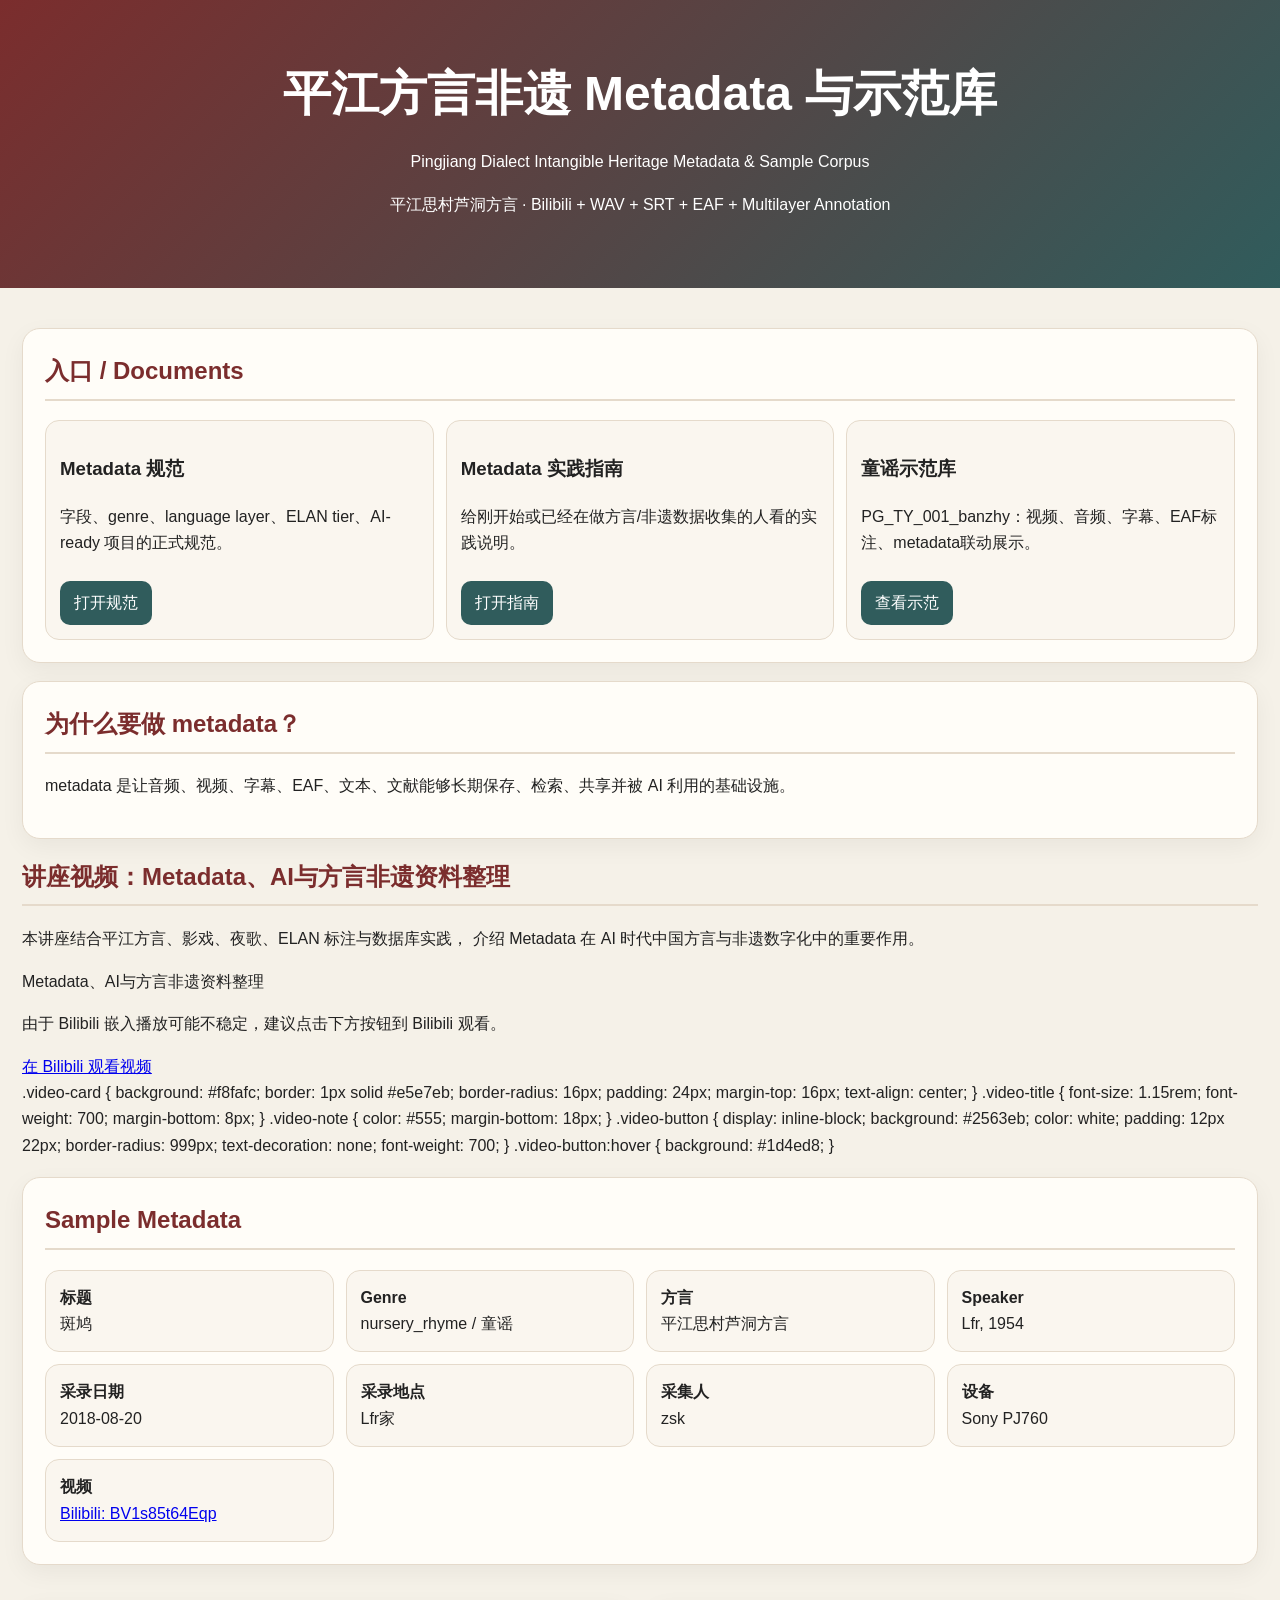
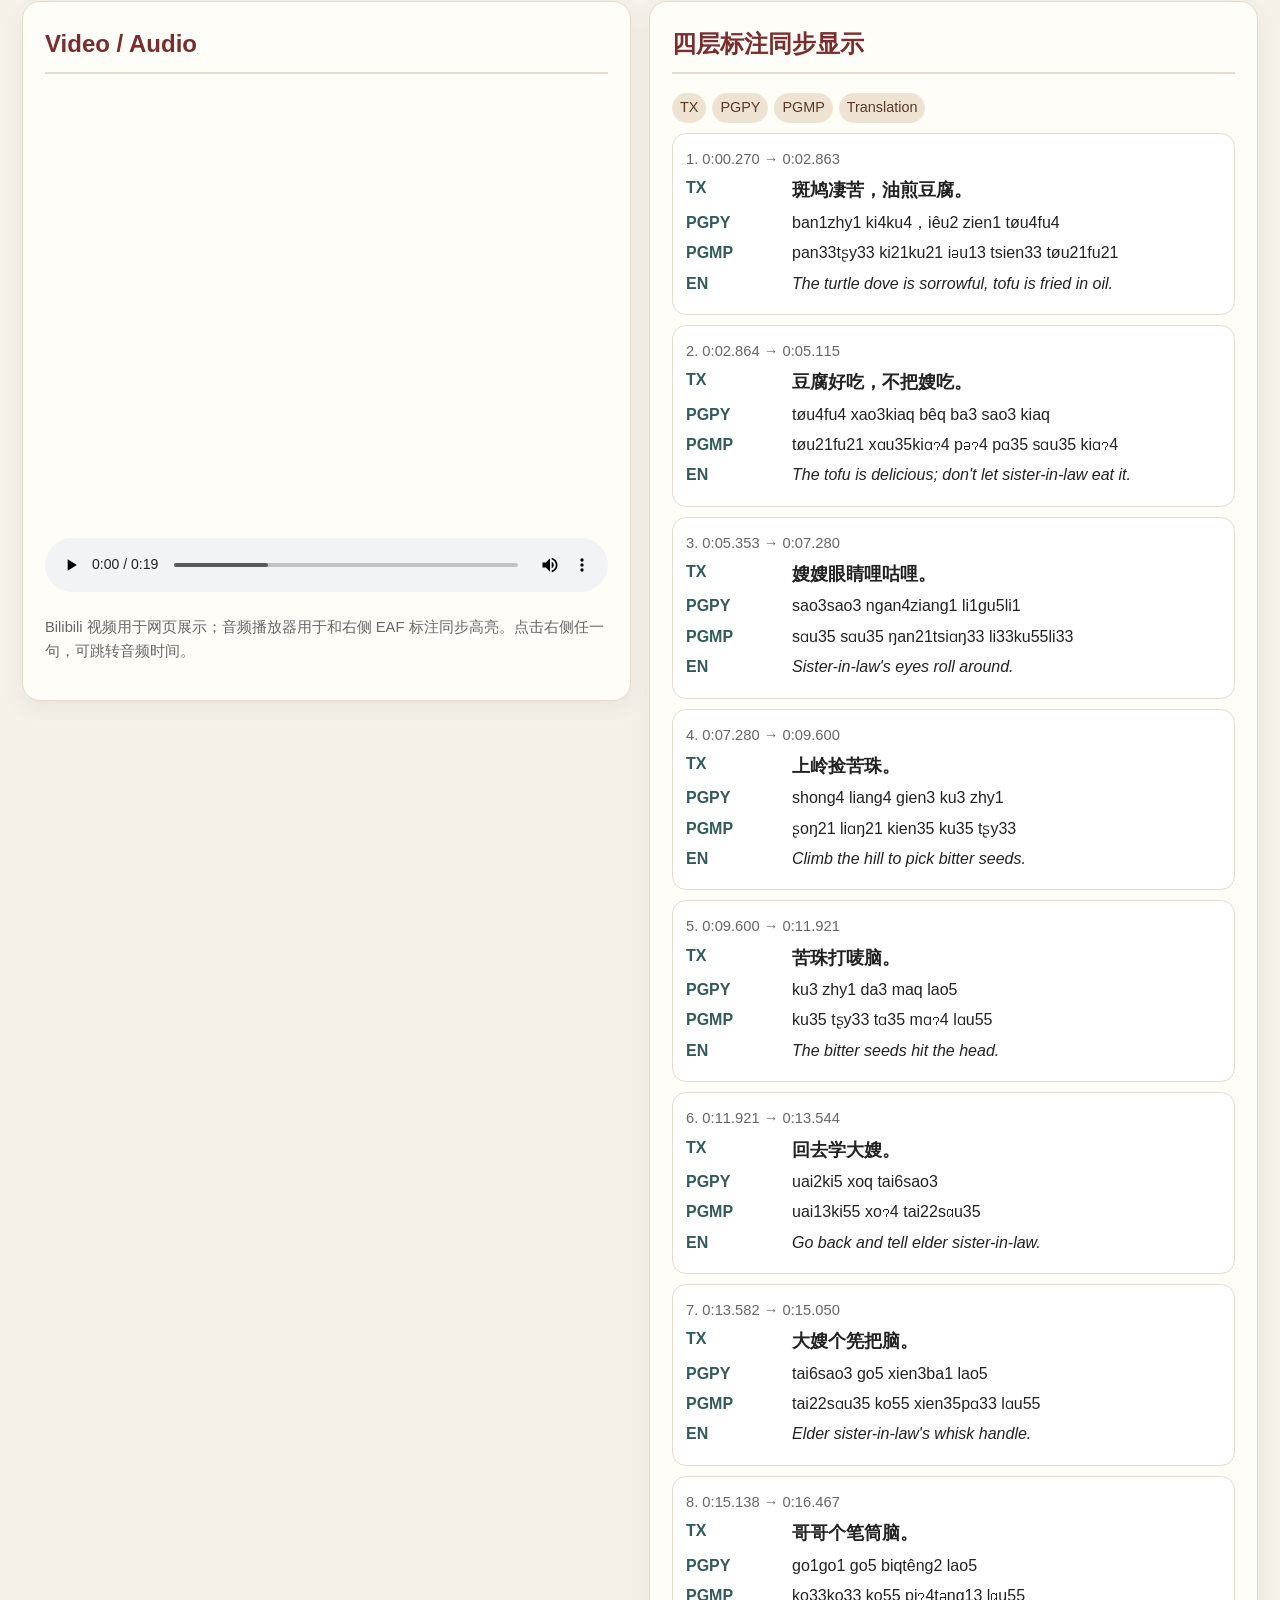
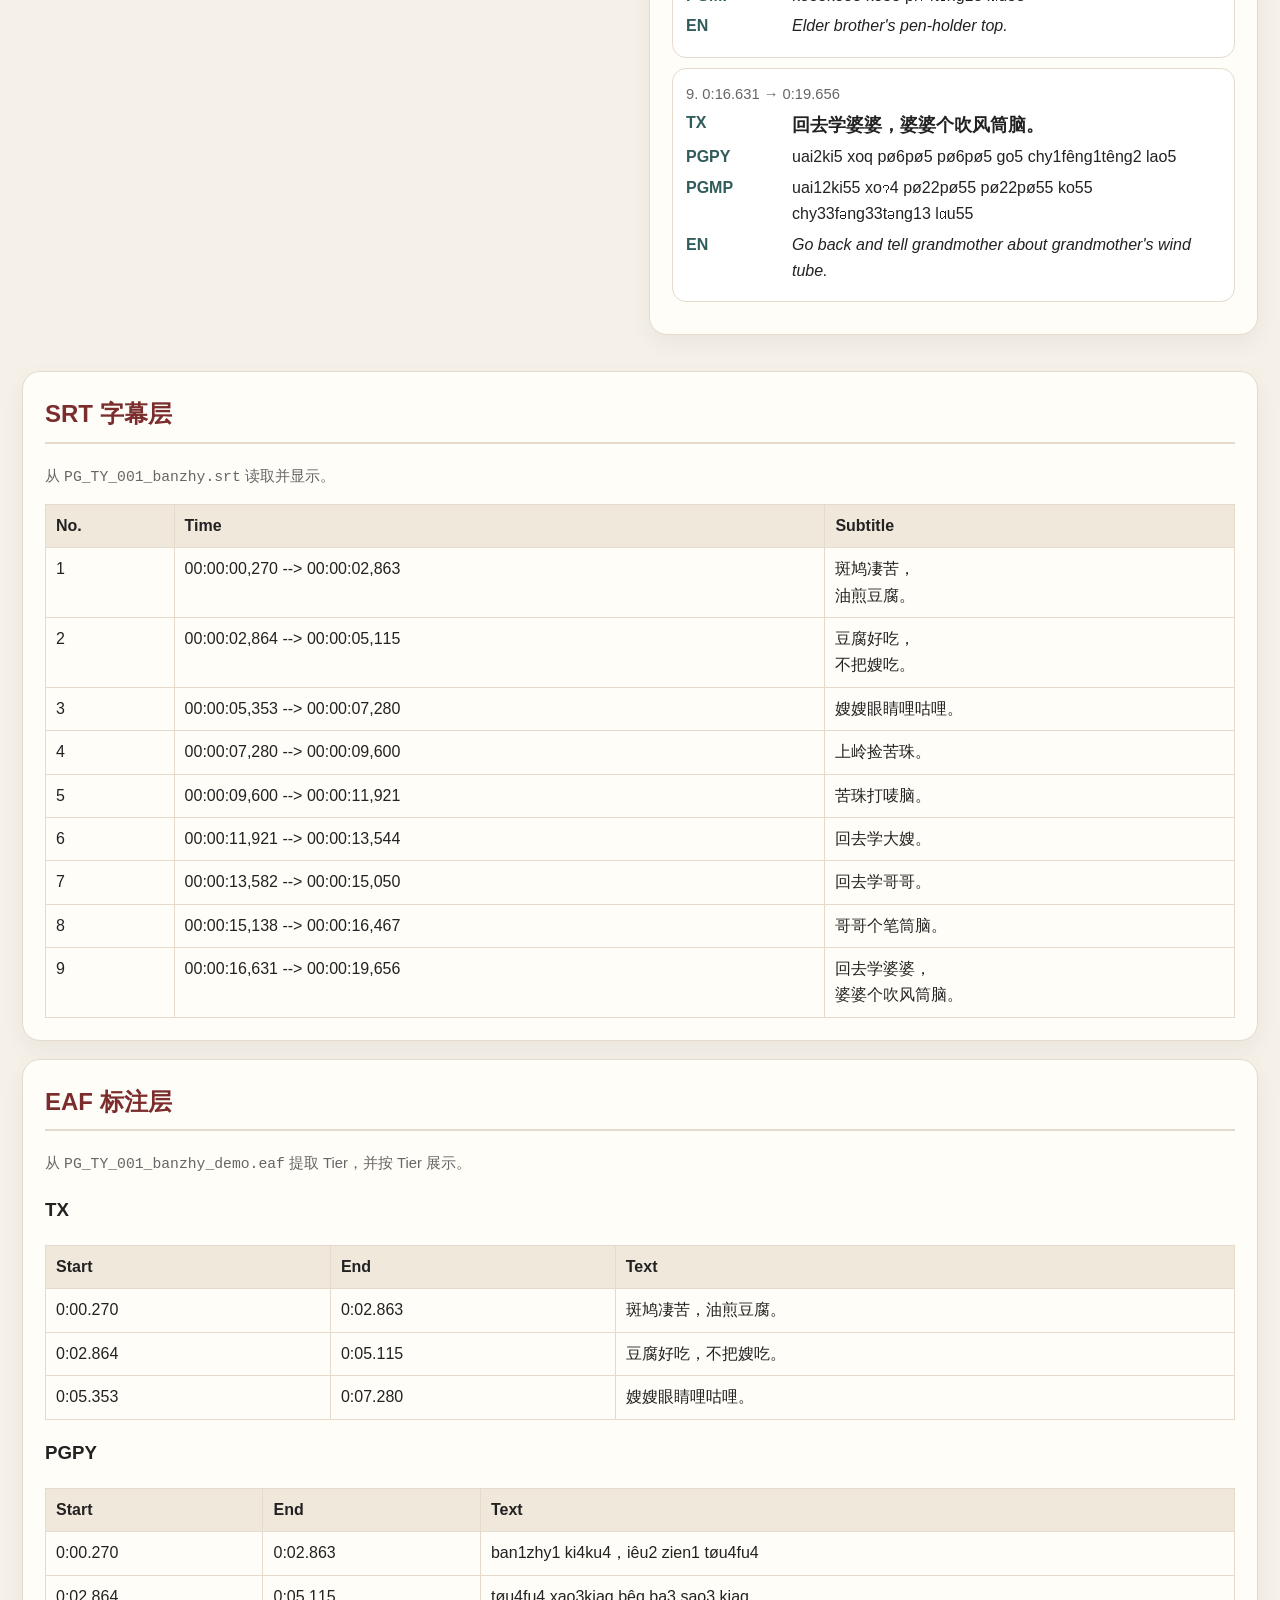
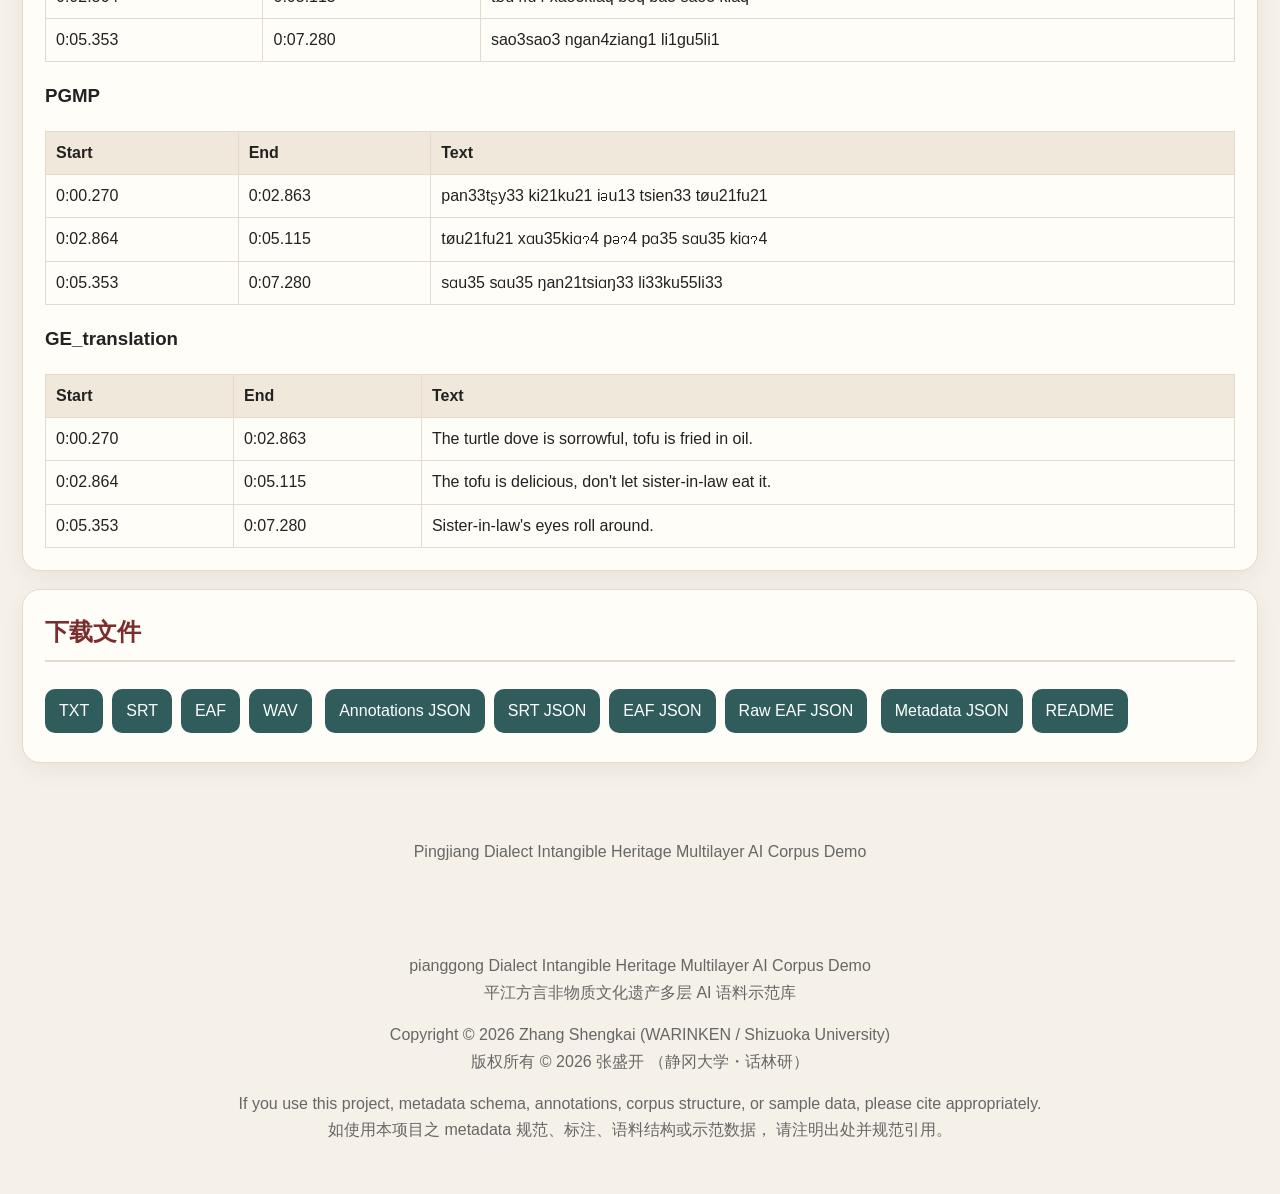
==== index.html @ 3eebb693 "Update index.html" ====
<!doctype html>
<html lang="zh-CN">
<head>
<meta charset="utf-8"><meta name="viewport" content="width=device-width, initial-scale=1">
<title>平江方言非遗 Metadata 与示范库</title>
<style>
:root{--bg:#f5f1e8;--paper:#fffdf8;--ink:#222;--muted:#666;--accent:#7b2d2d;--accent2:#305c5c;--line:#e5dacb;--hi:#fff0b8;--soft:#faf6ef}
*{box-sizing:border-box}body{margin:0;background:var(--bg);color:var(--ink);font-family:-apple-system,BlinkMacSystemFont,"Segoe UI","Noto Sans SC","Noto Sans JP",Arial,sans-serif;line-height:1.65}
header{background:linear-gradient(135deg,#7b2d2d,#305c5c);color:white;padding:54px 20px;text-align:center}header h1{margin:0;font-size:clamp(1.8rem,4vw,3rem)}
main{max-width:1280px;margin:auto;padding:22px}.panel{background:var(--paper);border:1px solid var(--line);border-radius:18px;padding:22px;margin:18px 0;box-shadow:0 8px 24px rgba(0,0,0,.05)}
.layout{display:grid;grid-template-columns:minmax(320px,1fr) minmax(360px,1fr);gap:18px;align-items:start}@media(max-width:900px){.layout{grid-template-columns:1fr}}
iframe,audio{width:100%;border-radius:14px;margin-top:8px}h2{color:var(--accent);margin-top:0;border-bottom:2px solid var(--line);padding-bottom:8px}
.meta,.cards{display:grid;grid-template-columns:repeat(auto-fit,minmax(230px,1fr));gap:12px}.meta div,.card{background:var(--soft);border:1px solid var(--line);border-radius:14px;padding:14px}
.card a{display:inline-block;margin-top:8px;color:white;background:var(--accent2);padding:9px 14px;border-radius:10px;text-decoration:none}
.line{border:1px solid var(--line);background:white;border-radius:14px;padding:13px;margin:10px 0;cursor:pointer;transition:.15s}.line:hover{transform:translateY(-1px);box-shadow:0 5px 14px rgba(0,0,0,.07)}
.line.active{background:var(--hi);border-color:#d29a00;box-shadow:0 0 0 2px rgba(210,154,0,.14)}.tier{display:grid;grid-template-columns:96px 1fr;gap:10px;margin:4px 0}
.label{font-weight:700;color:var(--accent2)}.tx{font-size:1.15rem;font-weight:700}.ipa{font-family:"Charis SIL","Doulos SIL","Noto Sans",sans-serif}.small{color:var(--muted);font-size:.92rem}
table{width:100%;border-collapse:collapse;margin-top:12px}th,td{border:1px solid var(--line);padding:8px 10px;text-align:left;vertical-align:top}th{background:#f1e8dc}
.downloads a{display:inline-block;margin:7px 9px 7px 0;padding:9px 14px;background:var(--accent2);color:#fff;text-decoration:none;border-radius:10px}
.badge{display:inline-block;background:#eee2d2;color:#5b3828;padding:3px 8px;border-radius:999px;margin-right:6px;font-size:.9rem}
footer{text-align:center;color:var(--muted);padding:36px}
</style>
</head>
<body>
<header>
<h1>平江方言非遗 Metadata 与示范库</h1>
<p>Pingjiang Dialect Intangible Heritage Metadata & Sample Corpus</p>
<p>平江思村芦洞方言 · Bilibili + WAV + SRT + EAF + Multilayer Annotation</p>
</header>

<main>
<section class="panel">
<h2>入口 / Documents</h2>
<div class="cards">
  <div class="card"><h3>Metadata 规范</h3><p>字段、genre、language layer、ELAN tier、AI-ready 项目的正式规范。</p><a href="docs/metadata_schema.html">打开规范</a></div>
  <div class="card"><h3>Metadata 实践指南</h3><p>给刚开始或已经在做方言/非遗数据收集的人看的实践说明。</p><a href="docs/metadata_practical_guide.html">打开指南</a></div>
  <div class="card"><h3>童谣示范库</h3><p>PG_TY_001_banzhy：视频、音频、字幕、EAF标注、metadata联动展示。</p><a href="#sample">查看示范</a></div>
</div>
</section>

<section class="panel">
<h2>为什么要做 metadata？</h2>
<p>metadata 是让音频、视频、字幕、EAF、文本、文献能够长期保存、检索、共享并被 AI 利用的基础设施。</p>
</section>
<section class="video-section">
  <h2>讲座视频：Metadata、AI与方言非遗资料整理</h2>
  <p>
    本讲座结合平江方言、影戏、夜歌、ELAN 标注与数据库实践，
    介绍 Metadata 在 AI 时代中国方言与非遗数字化中的重要作用。
  </p>

  <div class="video-card">
    <p class="video-title">Metadata、AI与方言非遗资料整理</p>
    <p class="video-note">
      由于 Bilibili 嵌入播放可能不稳定，建议点击下方按钮到 Bilibili 观看。
    </p>

    <a class="video-button"
       href="https://www.bilibili.com/video/BV1J75m6ME3W/"
       target="_blank"
       rel="noopener">
      在 Bilibili 观看视频
    </a>
  </div>

</section>
.video-card {
  background: #f8fafc;
  border: 1px solid #e5e7eb;
  border-radius: 16px;
  padding: 24px;
  margin-top: 16px;
  text-align: center;
}

.video-title {
  font-size: 1.15rem;
  font-weight: 700;
  margin-bottom: 8px;
}

.video-note {
  color: #555;
  margin-bottom: 18px;
}

.video-button {
  display: inline-block;
  background: #2563eb;
  color: white;
  padding: 12px 22px;
  border-radius: 999px;
  text-decoration: none;
  font-weight: 700;
}

.video-button:hover {
  background: #1d4ed8;
}
</section>
<section id="sample" class="panel">
<h2>Sample Metadata</h2>
<div class="meta">
<div><b>标题</b><br>斑鸠</div><div><b>Genre</b><br>nursery_rhyme / 童谣</div><div><b>方言</b><br>平江思村芦洞方言</div><div><b>Speaker</b><br>Lfr, 1954</div>
<div><b>采录日期</b><br>2018-08-20</div><div><b>采录地点</b><br>Lfr家</div><div><b>采集人</b><br>zsk</div><div><b>设备</b><br>Sony PJ760</div>
<div><b>视频</b><br><a href="https://www.bilibili.com/video/BV1s85t64Eqp/" target="_blank">Bilibili: BV1s85t64Eqp</a></div>
</div>
</section>

<section class="layout">
<div class="panel">
<h2>Video / Audio</h2>
<iframe height="420" src="https://player.bilibili.com/player.html?bvid=BV1s85t64Eqp&page=1&high_quality=1&autoplay=0" scrolling="no" border="0" frameborder="no" framespacing="0" allowfullscreen="true"></iframe>
<audio id="audio" controls preload="metadata"><source src="PG_TY_001_banzhy.wav" type="audio/wav"></audio>
<p class="small">Bilibili 视频用于网页展示；音频播放器用于和右侧 EAF 标注同步高亮。点击右侧任一句，可跳转音频时间。</p>
</div>
<div class="panel">
<h2>四层标注同步显示</h2>
<div><span class="badge">TX</span><span class="badge">PGPY</span><span class="badge">PGMP</span><span class="badge">Translation</span></div>
<div id="lines"></div>
</div>
</section>

<section class="panel">
<h2>SRT 字幕层</h2>
<p class="small">从 <code>PG_TY_001_banzhy.srt</code> 读取并显示。</p>
<div id="srtTable"></div>
</section>

<section class="panel">
<h2>EAF 标注层</h2>
<p class="small">从 <code>PG_TY_001_banzhy_demo.eaf</code> 提取 Tier，并按 Tier 展示。</p>
<div id="eafTiers"></div>
</section>

<section class="panel">
<h2>下载文件</h2>
<div class="downloads">
<a href="PG_TY_001_banzhy.txt">TXT</a><a href="PG_TY_001_banzhy.srt">SRT</a><a href="PG_TY_001_banzhy_demo.eaf">EAF</a><a href="PG_TY_001_banzhy.wav">WAV</a>
<a href="annotations.json">Annotations JSON</a><a href="srt_subtitles.json">SRT JSON</a><a href="eaf_tiers.json">EAF JSON</a><a href="eaf_raw_annotations.json">Raw EAF JSON</a>
<a href="PG_TY_001_banzhy_metadata.json">Metadata JSON</a><a href="README.md">README</a>
</div>
</section>
</main>
<footer>Pingjiang Dialect Intangible Heritage Multilayer AI Corpus Demo</footer>
<script>
let annotations=[];const audio=document.getElementById("audio"),lines=document.getElementById("lines");
function fmt(t){const m=Math.floor(t/60);const s=(t%60).toFixed(3).padStart(6,"0");return `${m}:${s}`}
function esc(s){return String(s||"").replace(/[&<>"']/g,m=>({"&":"&amp;","<":"&lt;",">":"&gt;","\"":"&quot;","'":"&#039;"}[m]))}
function renderAnnotations(){
  lines.innerHTML=annotations.map((x,i)=>`<div class="line" data-index="${i}">
    <div class="small">${x.id}. ${fmt(x.start)} → ${fmt(x.end)}</div>
    <div class="tier"><div class="label">TX</div><div class="tx">${esc(x.TX)}</div></div>
    <div class="tier"><div class="label">PGPY</div><div>${esc(x.PGPY)}</div></div>
    <div class="tier"><div class="label">PGMP</div><div class="ipa">${esc(x.PGMP)}</div></div>
    <div class="tier"><div class="label">EN</div><div><i>${esc(x.GE_translation)}</i></div></div>
  </div>`).join("");
  document.querySelectorAll(".line").forEach(el=>el.addEventListener("click",()=>{const i=Number(el.dataset.index);audio.currentTime=annotations[i].start;audio.play();}));
}
function highlight(){const t=audio.currentTime;let active=-1;annotations.forEach((x,i)=>{if(t>=x.start&&t<=x.end)active=i});document.querySelectorAll(".line").forEach((el,i)=>el.classList.toggle("active",i===active));}
function renderSrt(rows){document.getElementById("srtTable").innerHTML=`<table><tr><th>No.</th><th>Time</th><th>Subtitle</th></tr>${rows.map(r=>`<tr><td>${esc(r.id)}</td><td>${esc(r.time)}</td><td>${esc(r.text).replaceAll("\n","<br>")}</td></tr>`).join("")}</table>`}
function renderEaf(tiers){let html="";Object.keys(tiers).forEach(tid=>{html+=`<h3>${esc(tid)}</h3><table><tr><th>Start</th><th>End</th><th>Text</th></tr>`;tiers[tid].forEach(x=>html+=`<tr><td>${fmt(x.start)}</td><td>${fmt(x.end)}</td><td>${esc(x.text)}</td></tr>`);html+="</table>"});document.getElementById("eafTiers").innerHTML=html;}
fetch("annotations.json").then(r=>r.json()).then(data=>{annotations=data;renderAnnotations();audio.addEventListener("timeupdate",highlight);});
fetch("srt_subtitles.json").then(r=>r.json()).then(renderSrt);
fetch("eaf_tiers.json").then(r=>r.json()).then(renderEaf);
</script>
</body></html>
<footer>

  
<p>
pianggong Dialect Intangible Heritage
Multilayer AI Corpus Demo
<br>
平江方言非物质文化遗产多层 AI 语料示范库
</p>

<p>
Copyright © 2026 Zhang Shengkai
(WARINKEN / Shizuoka University)
<br>
版权所有 © 2026 张盛开
（静冈大学・话林研）
</p>

<p>
If you use this project, metadata schema,
annotations, corpus structure, or sample data,
please cite appropriately.
<br>
如使用本项目之 metadata 规范、标注、语料结构或示范数据，
请注明出处并规范引用。
</p>

</footer>
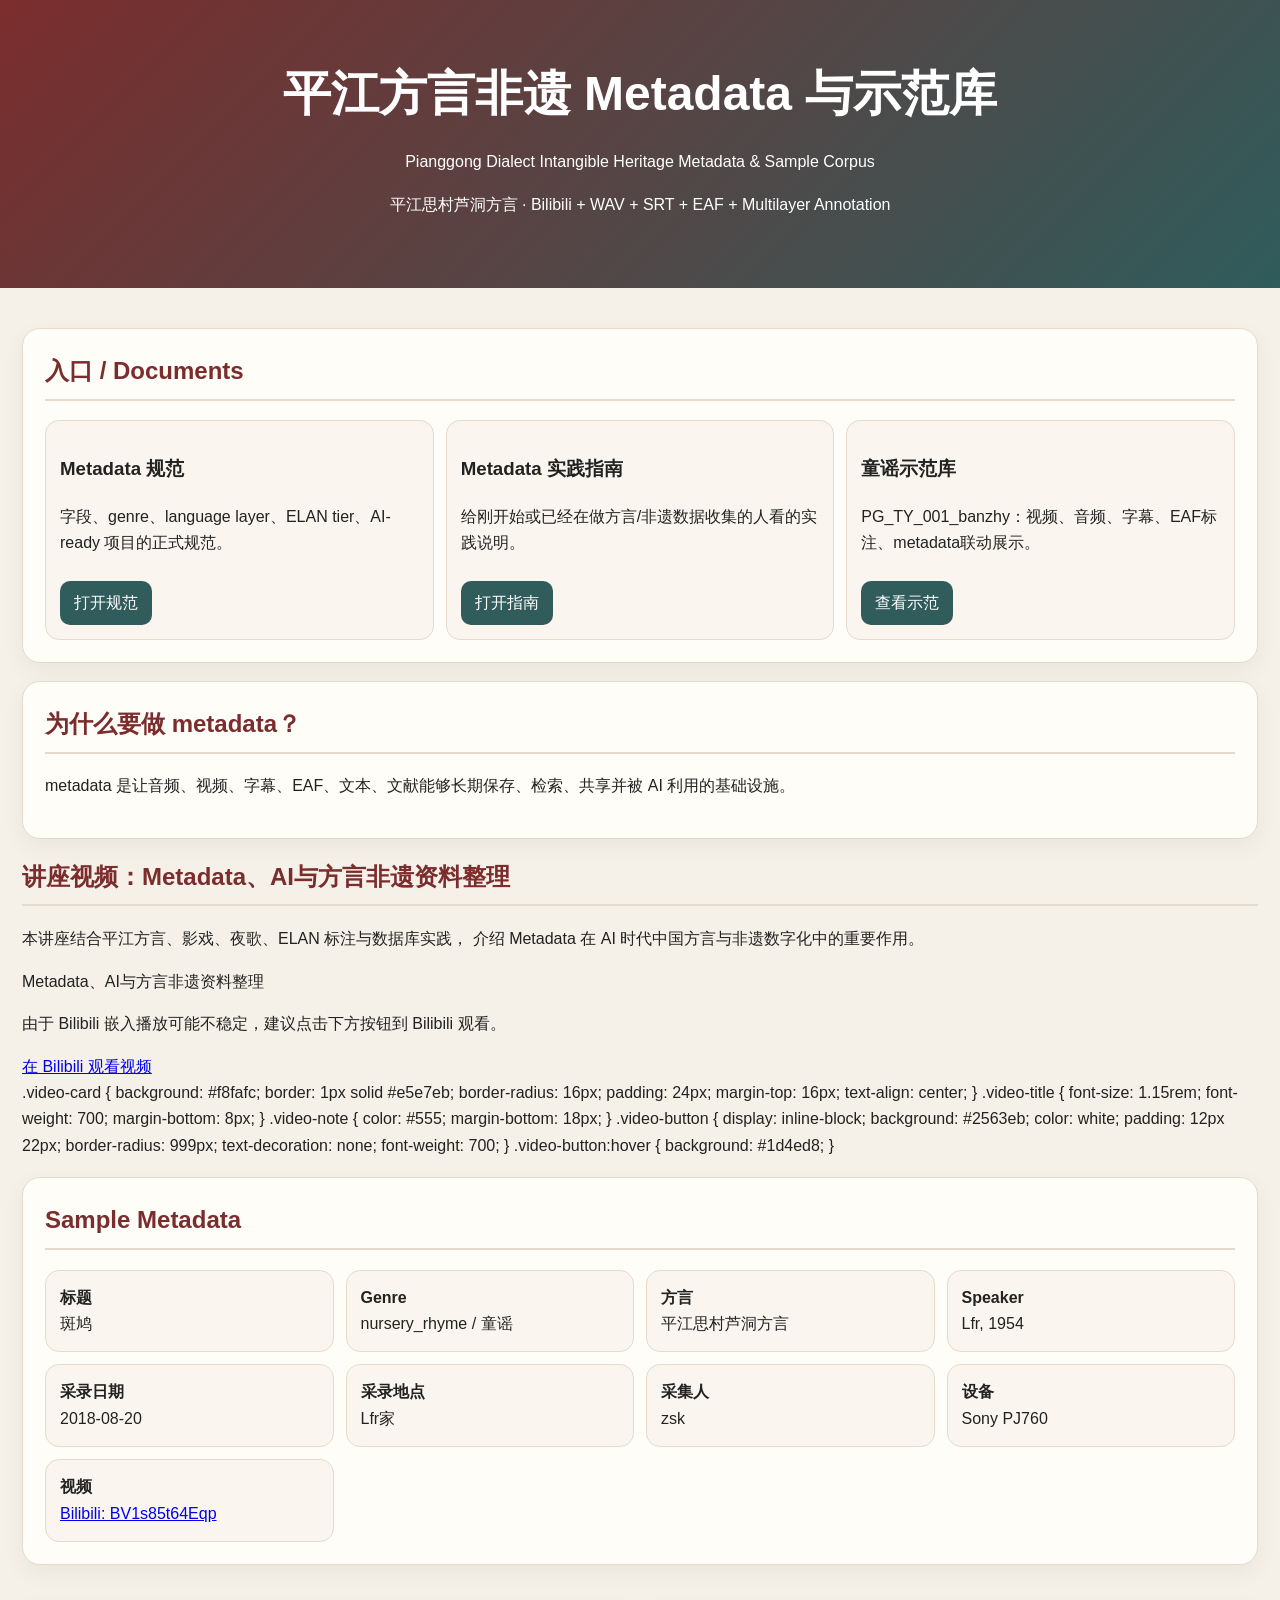
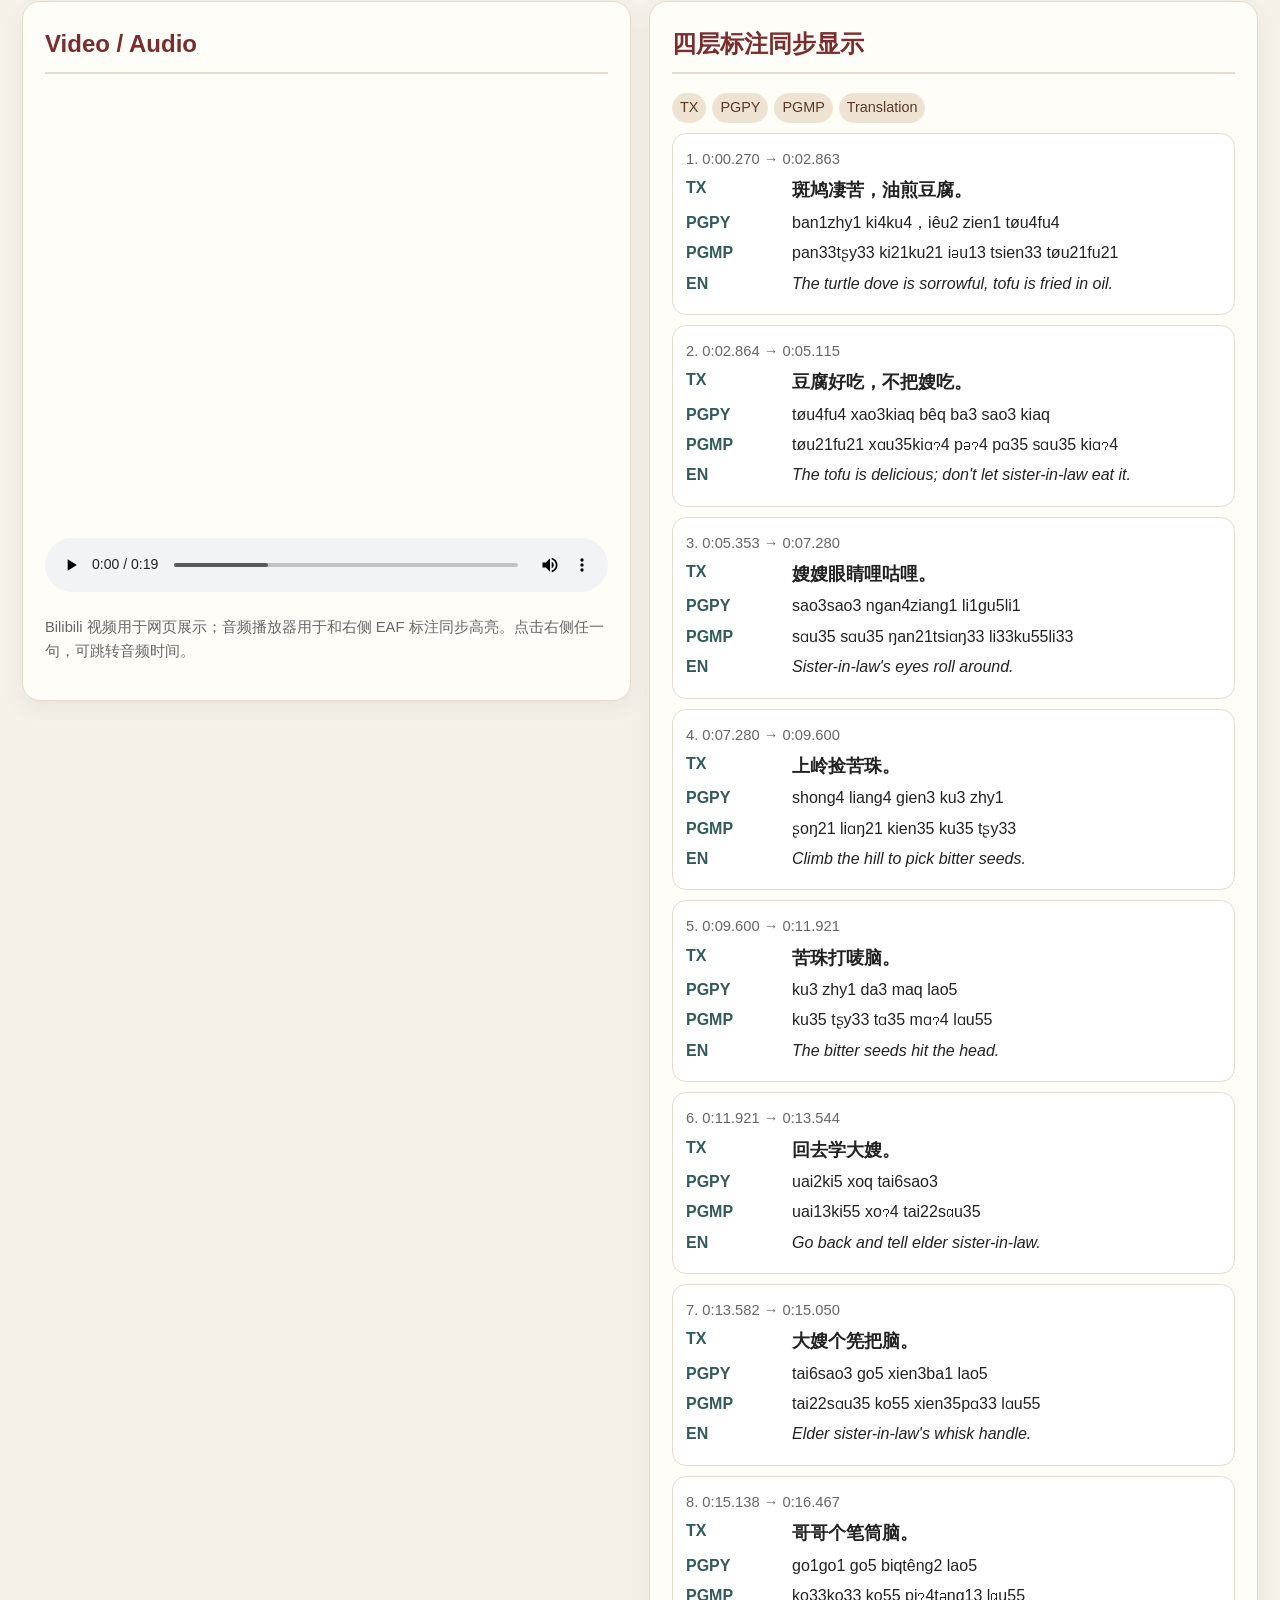
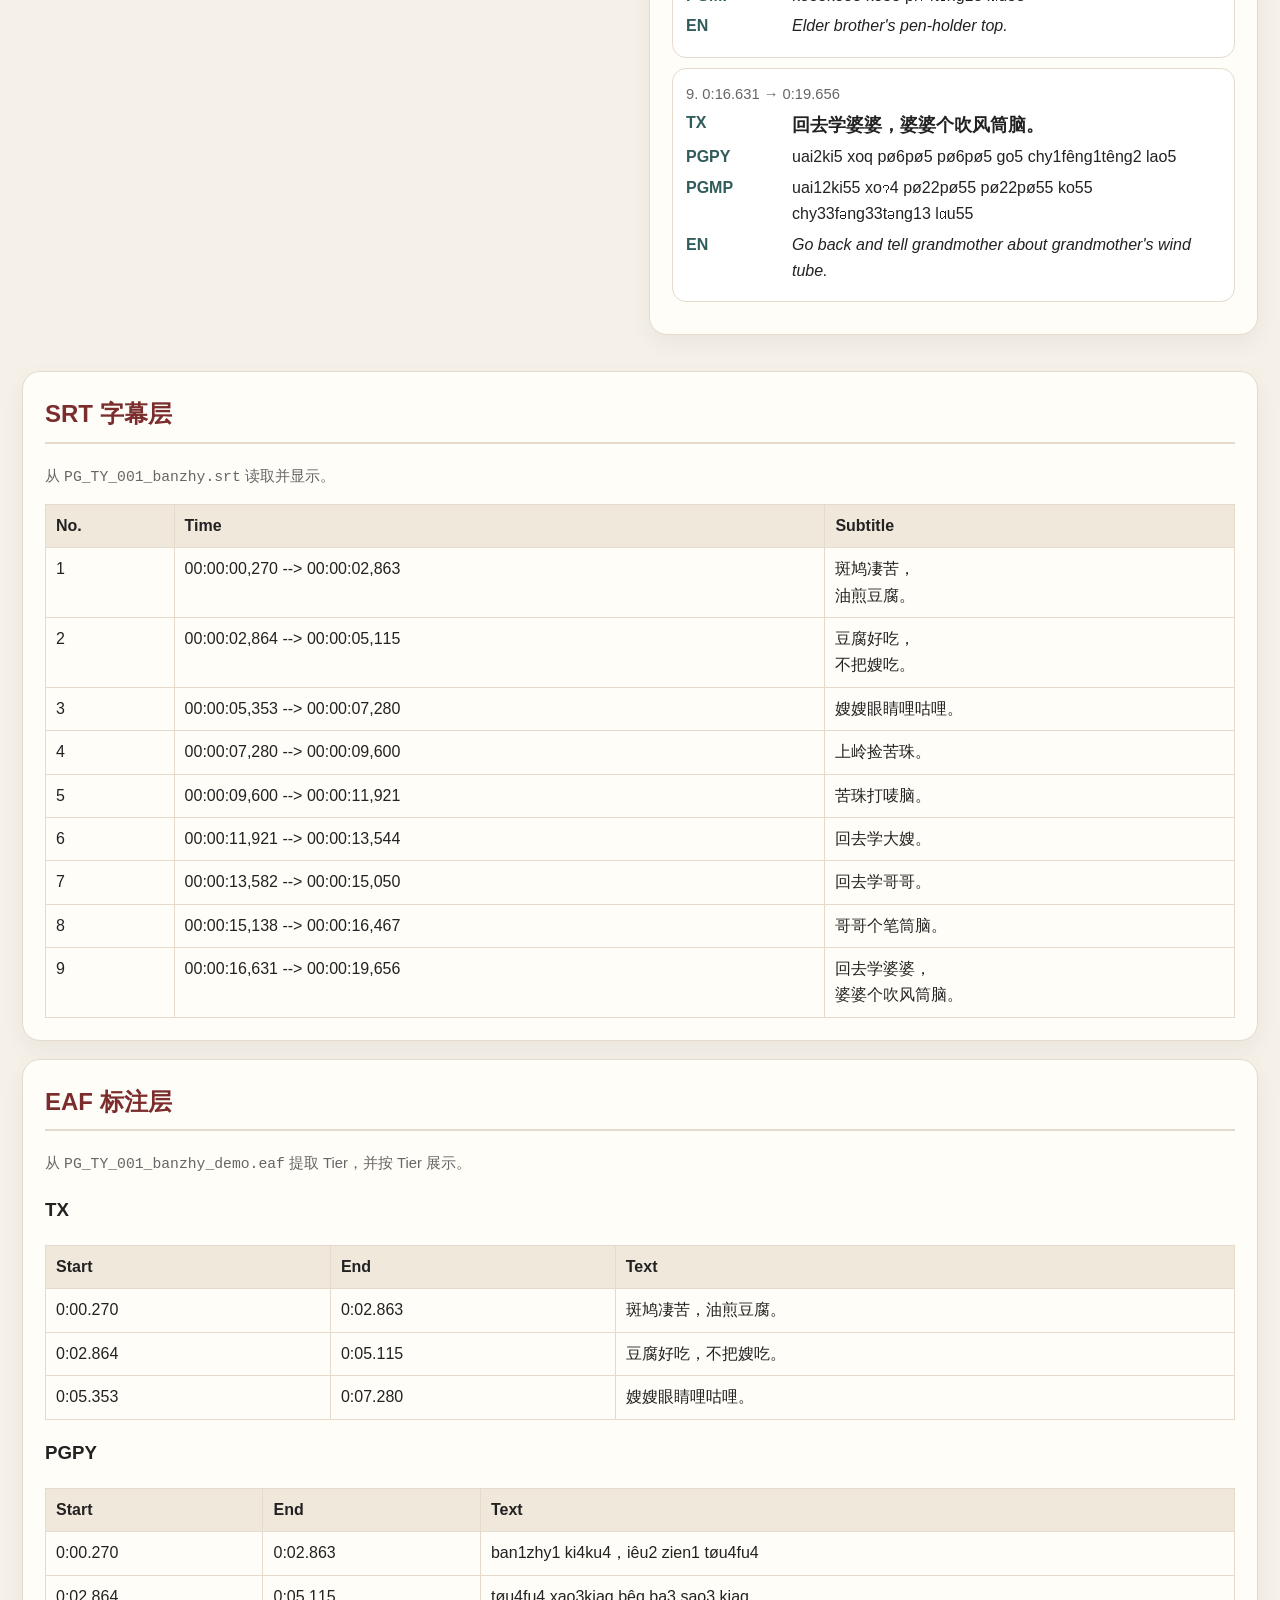
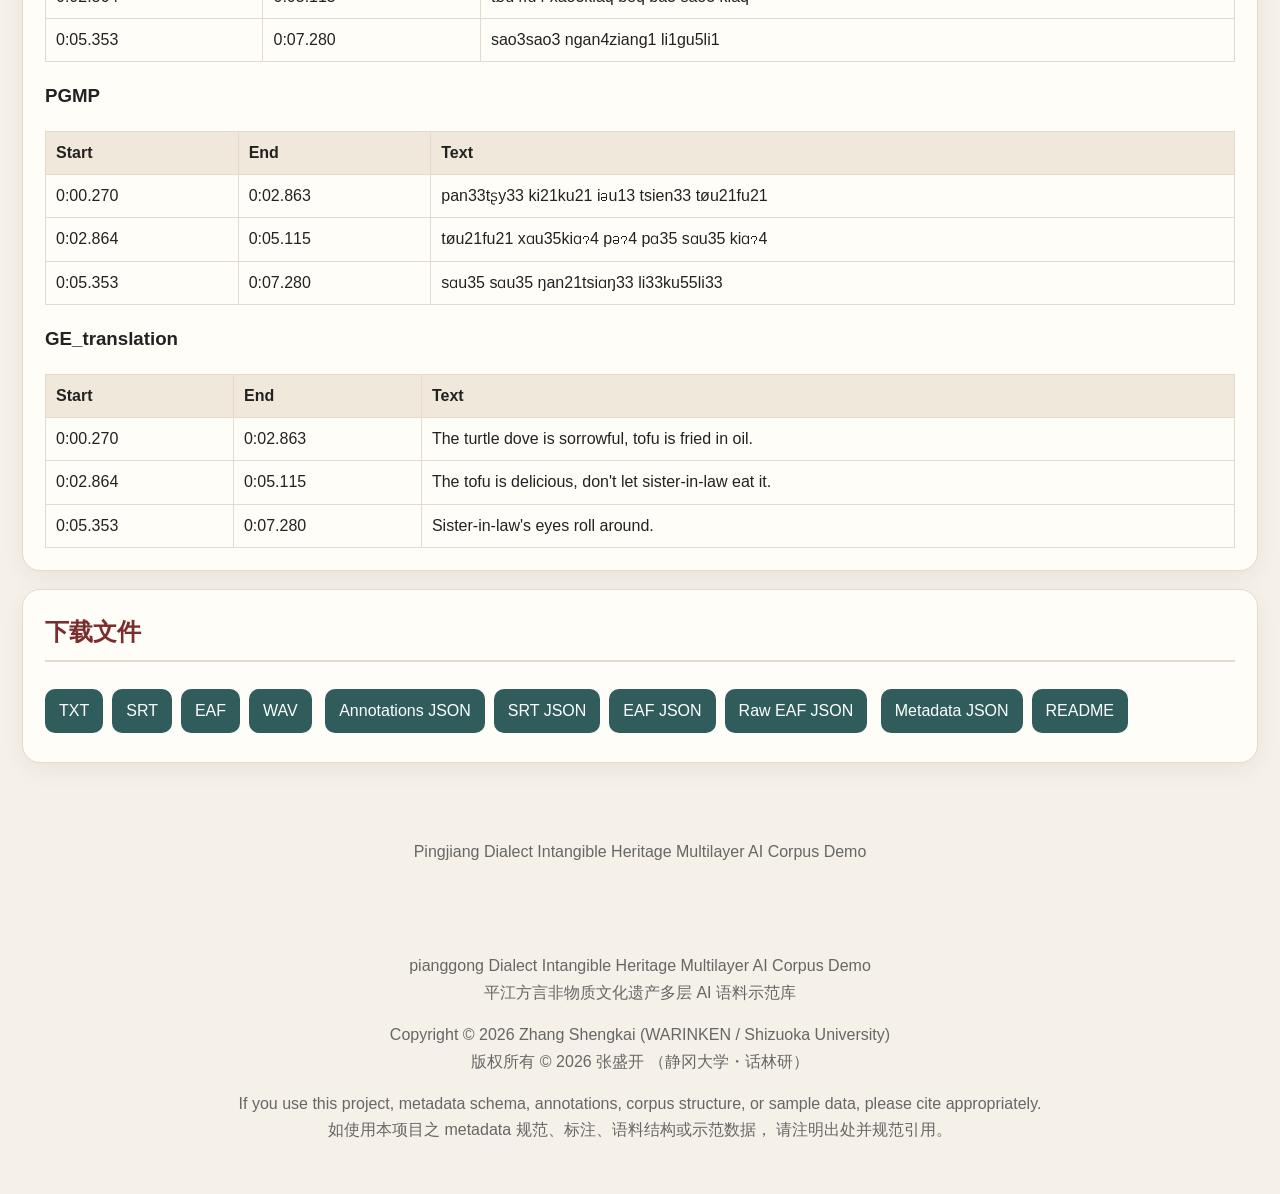
==== commit 6cedd692: "Update index.html" ====
--- a/index.html
+++ b/index.html
@@ -24,7 +24,7 @@
 <body>
 <header>
 <h1>平江方言非遗 Metadata 与示范库</h1>
-<p>Pingjiang Dialect Intangible Heritage Metadata & Sample Corpus</p>
+<p>Pianggong Dialect Intangible Heritage Metadata & Sample Corpus</p>
 <p>平江思村芦洞方言 · Bilibili + WAV + SRT + EAF + Multilayer Annotation</p>
 </header>
 
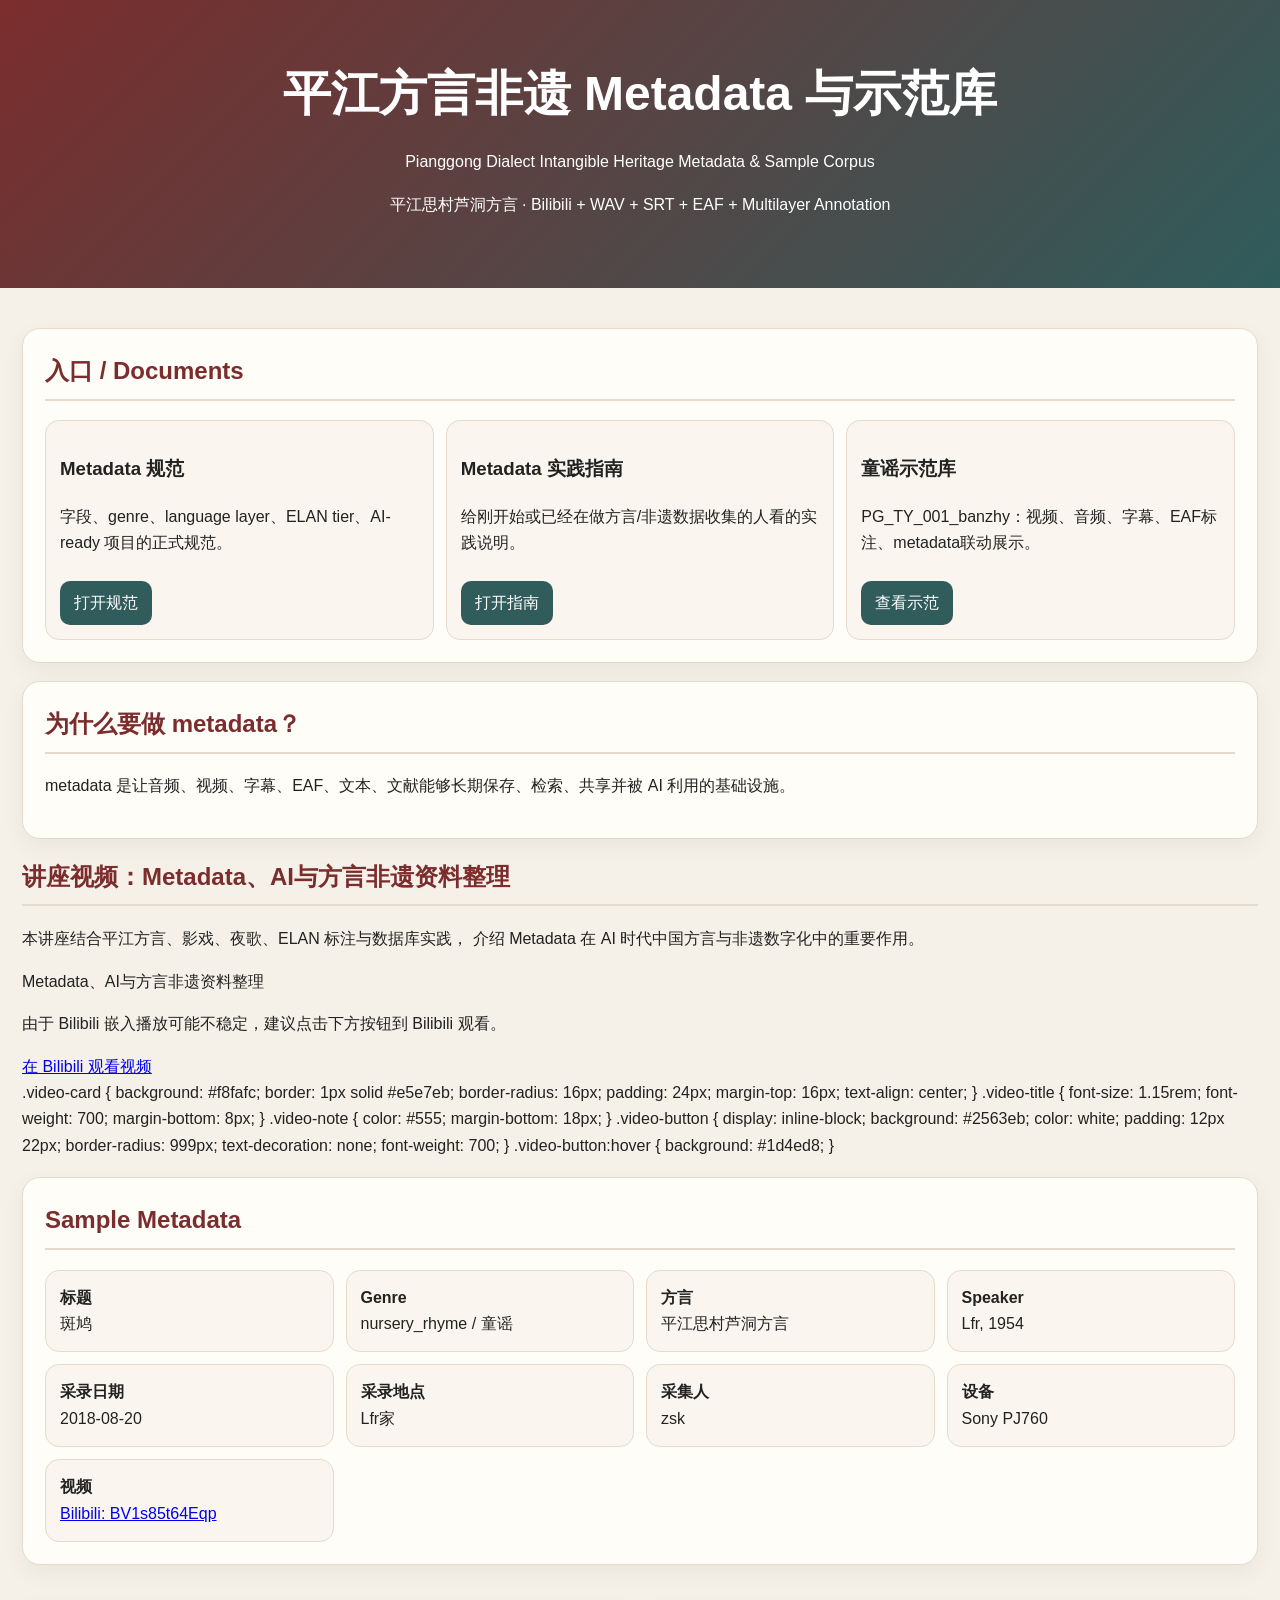
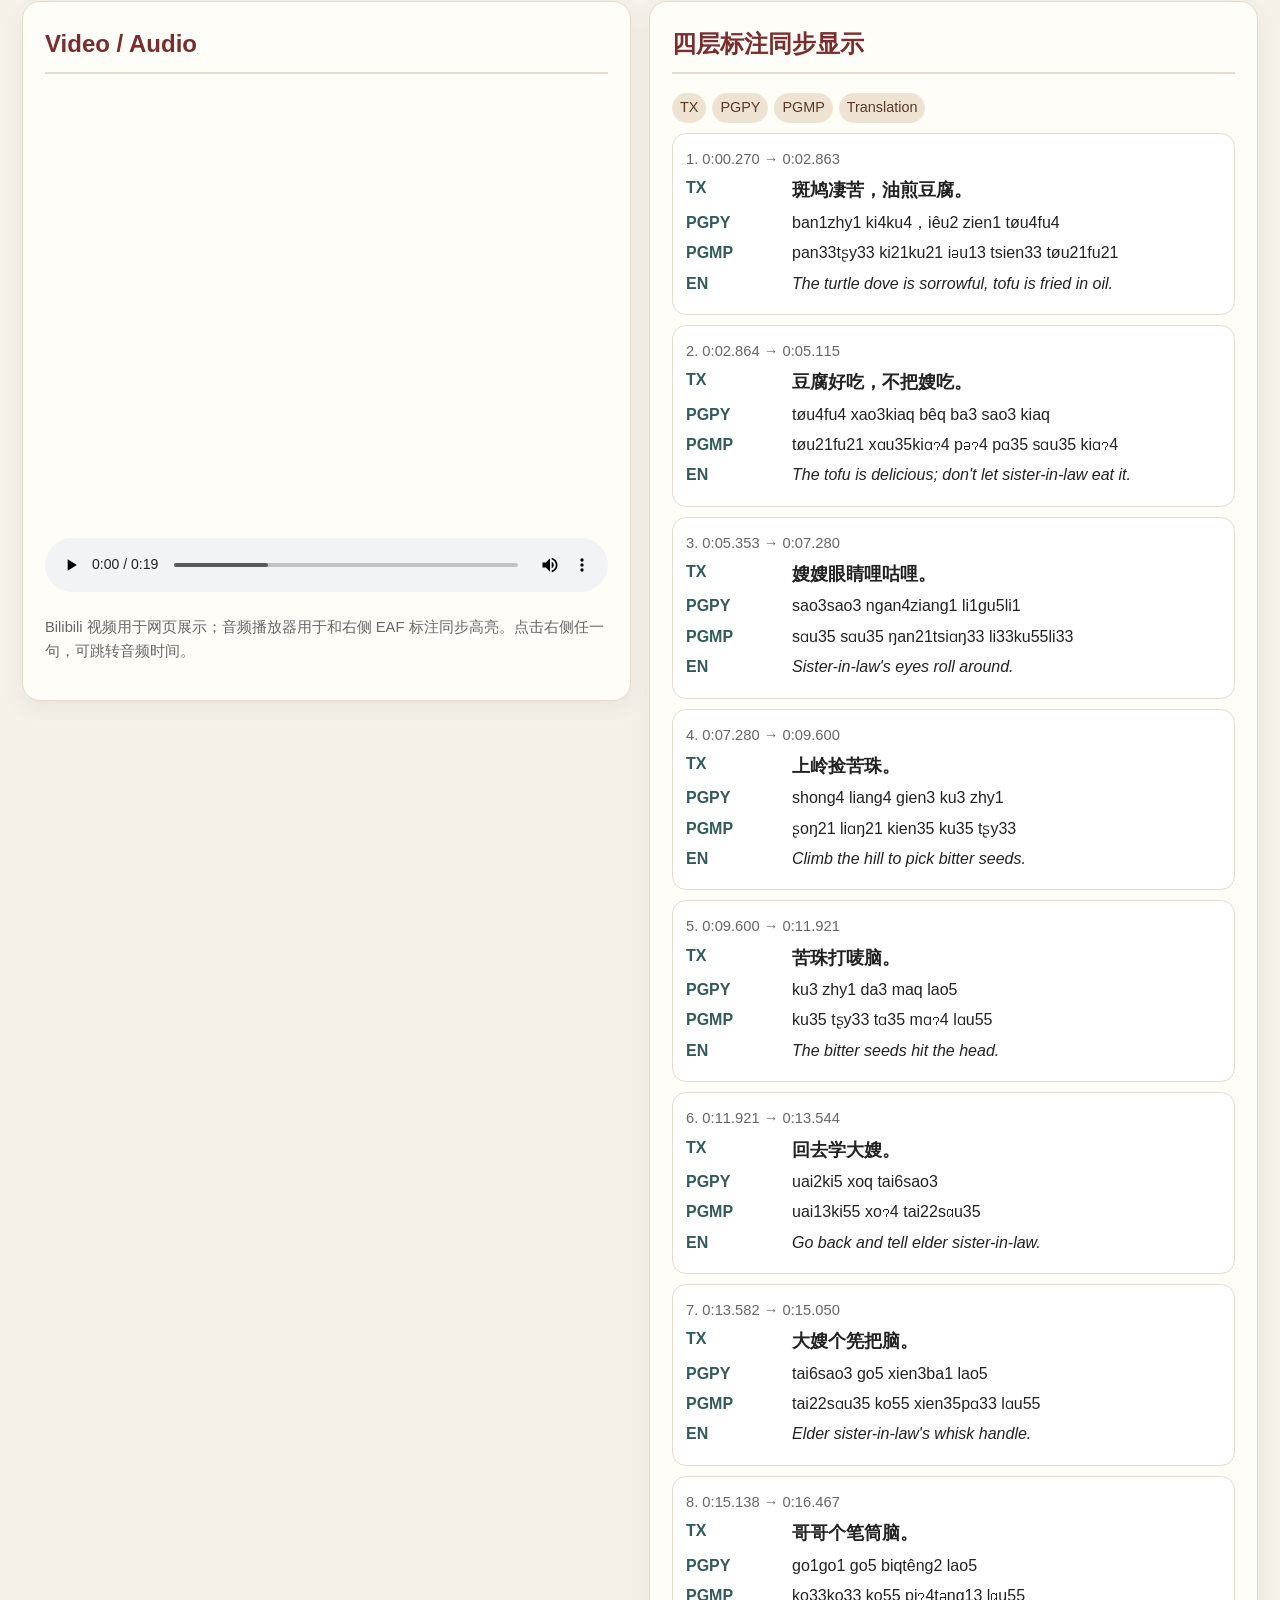
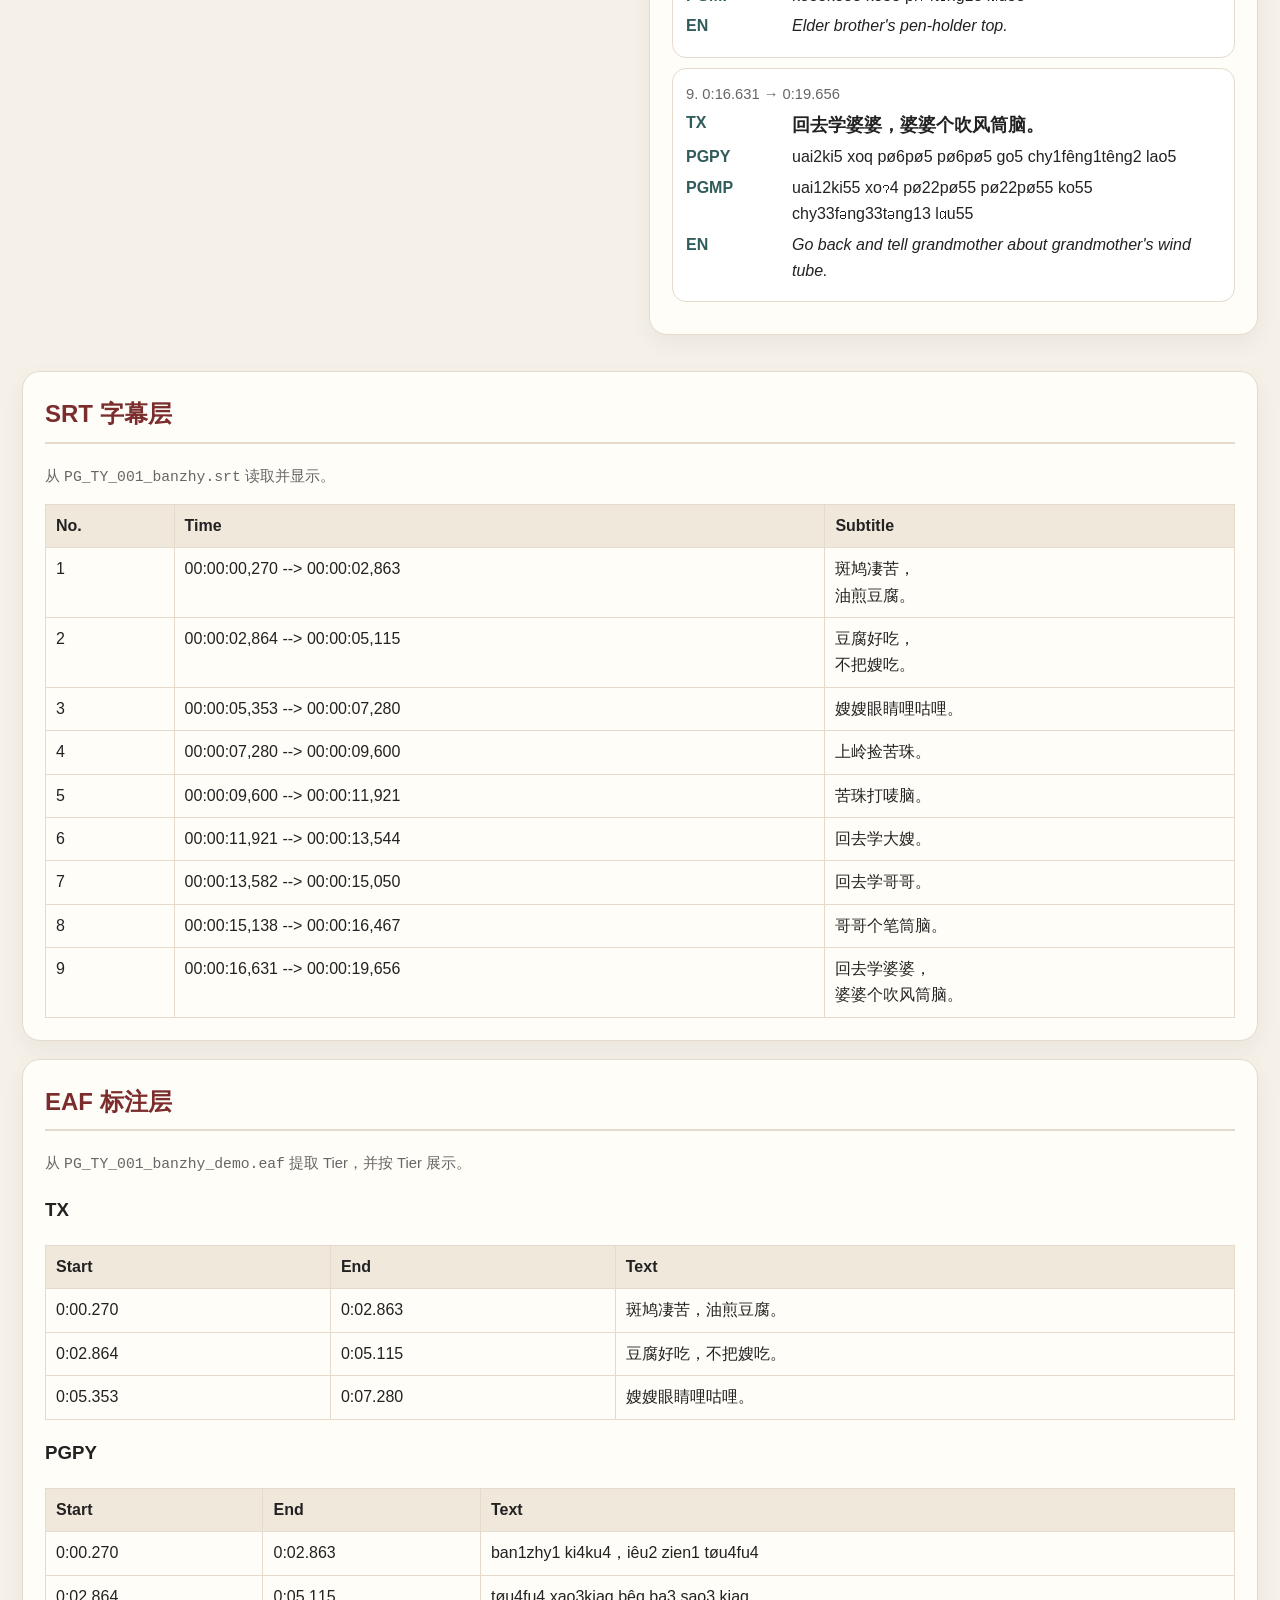
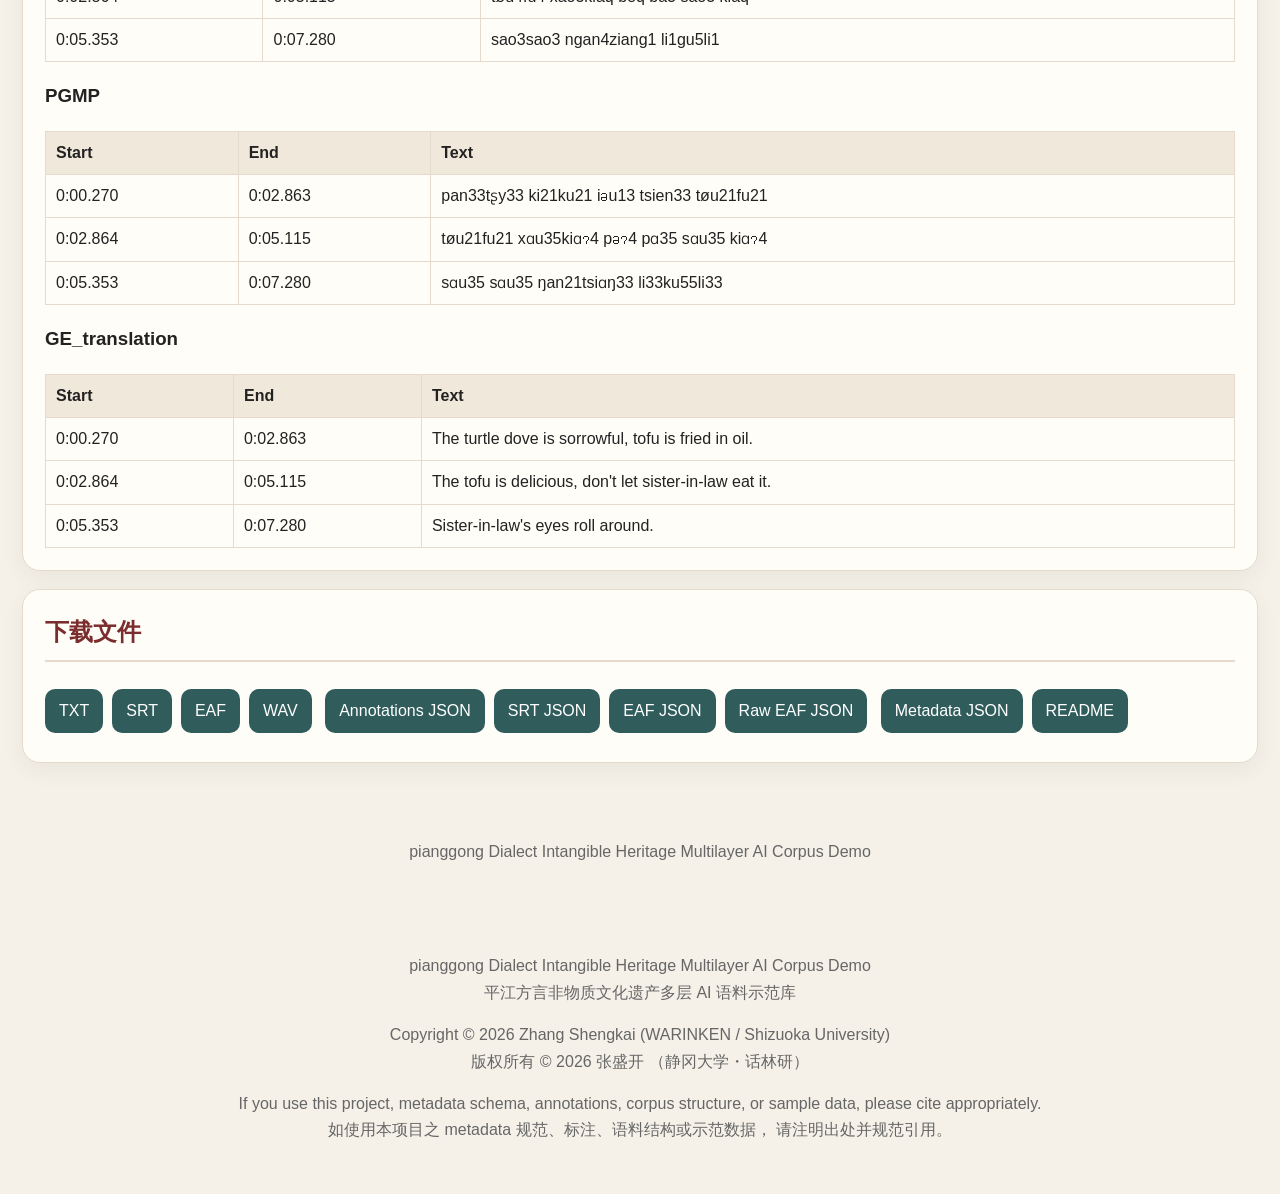
==== commit 8fd1ff22: "Add files via upload" ====
--- a/index.html
+++ b/index.html
@@ -142,7 +142,7 @@
 </div>
 </section>
 </main>
-<footer>Pingjiang Dialect Intangible Heritage Multilayer AI Corpus Demo</footer>
+<footer>pianggong Dialect Intangible Heritage Multilayer AI Corpus Demo</footer>
 <script>
 let annotations=[];const audio=document.getElementById("audio"),lines=document.getElementById("lines");
 function fmt(t){const m=Math.floor(t/60);const s=(t%60).toFixed(3).padStart(6,"0");return `${m}:${s}`}
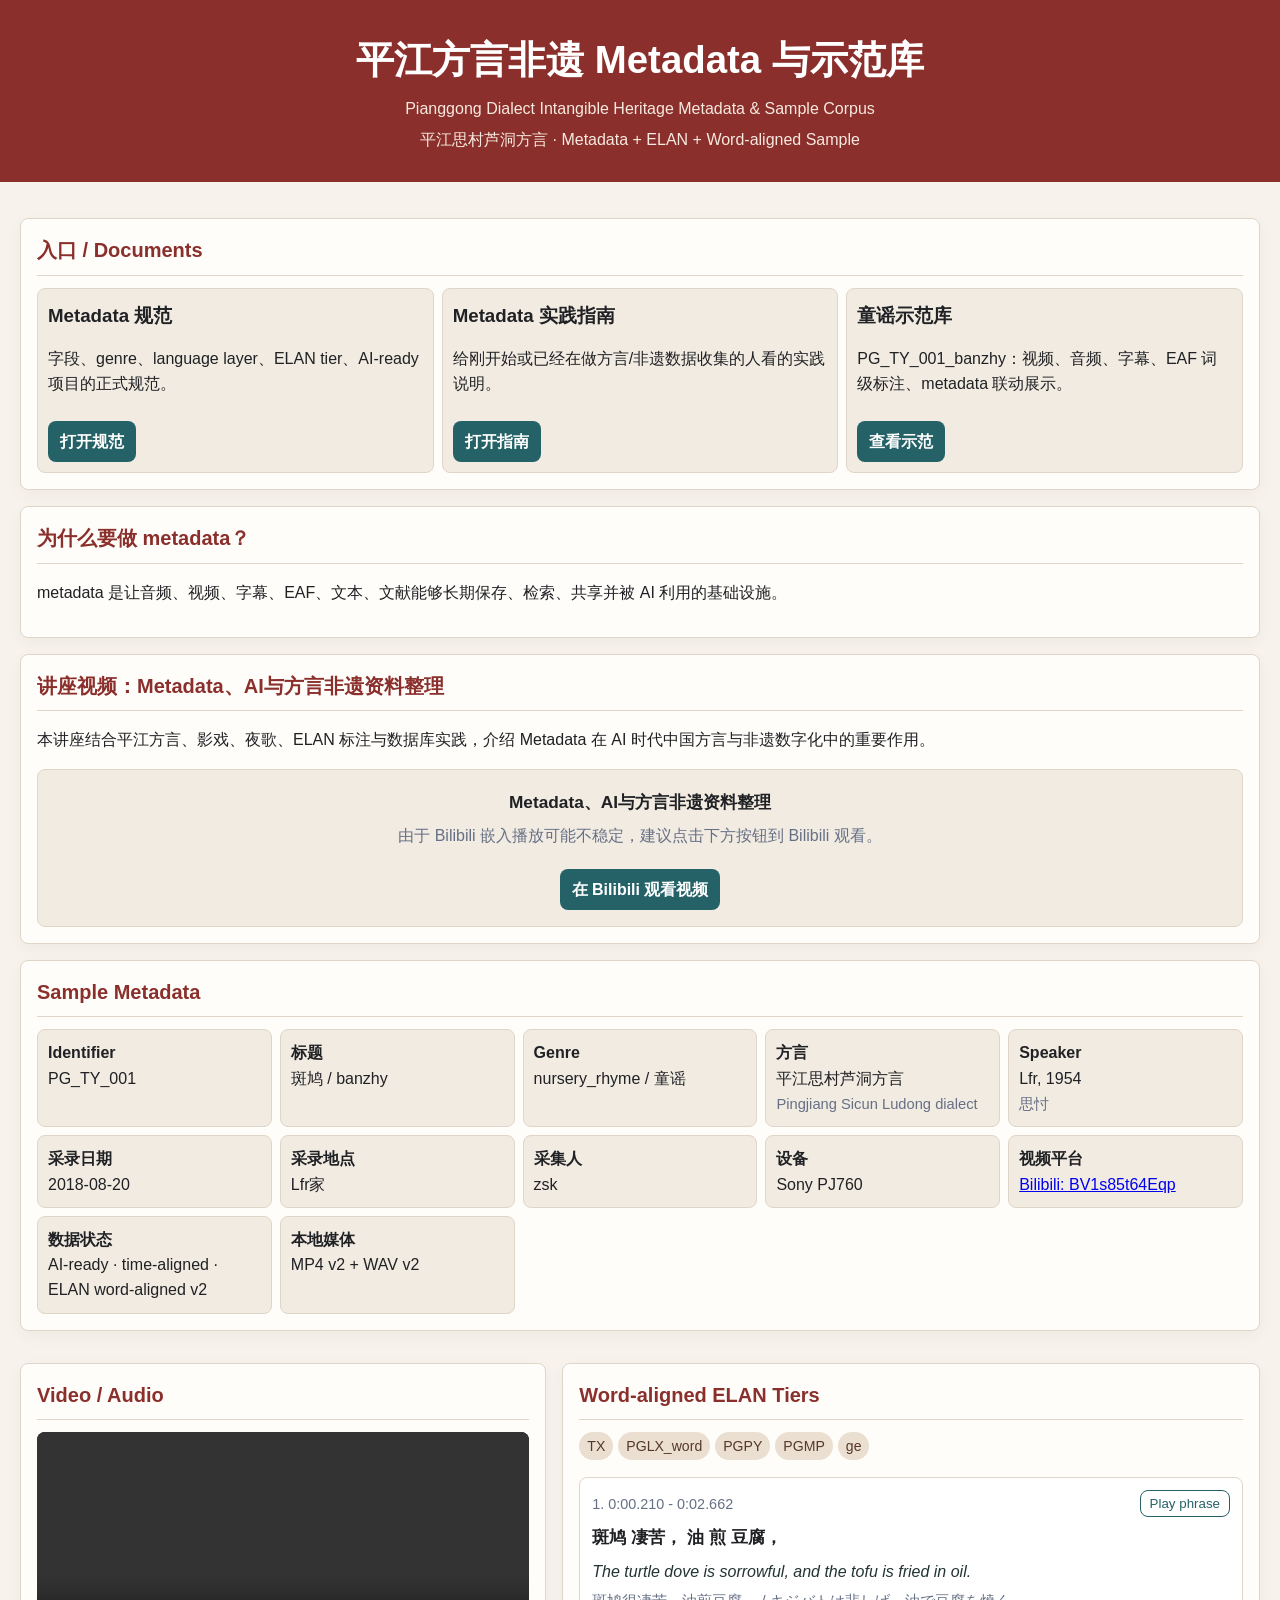
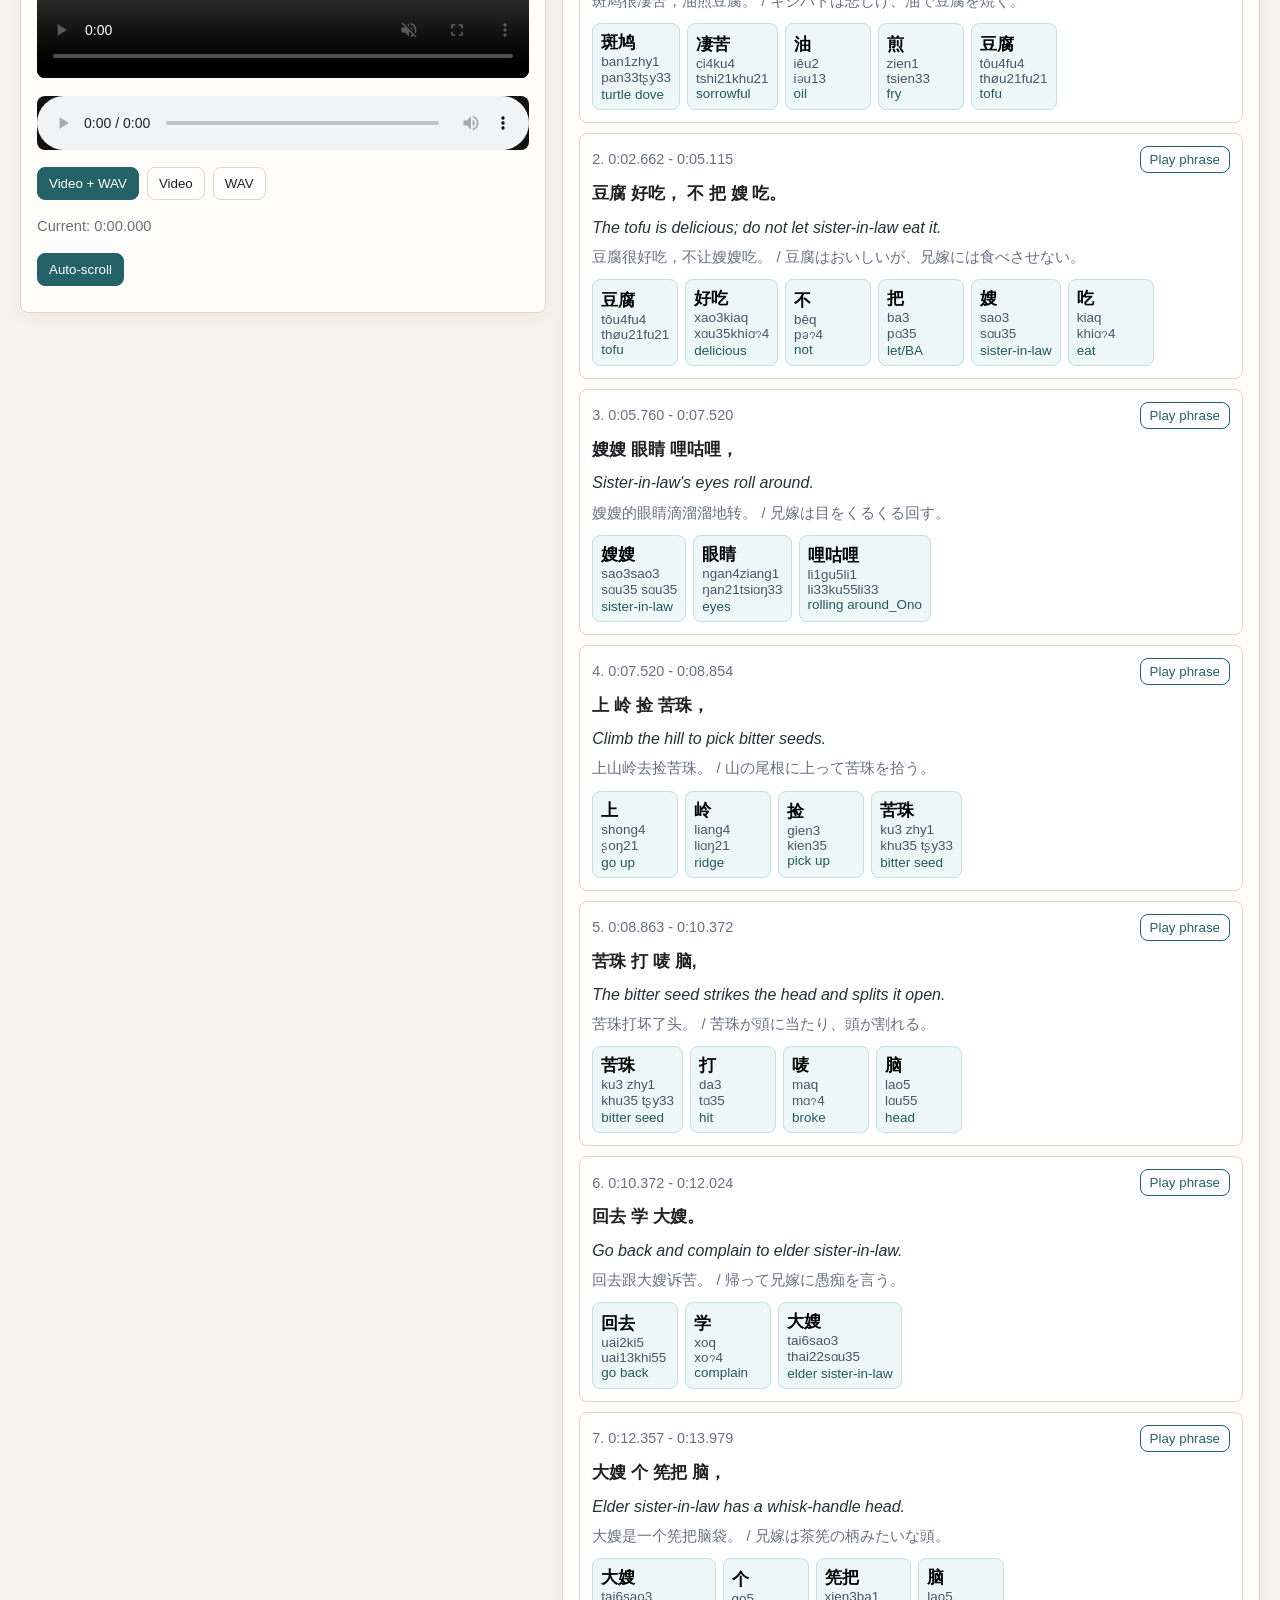
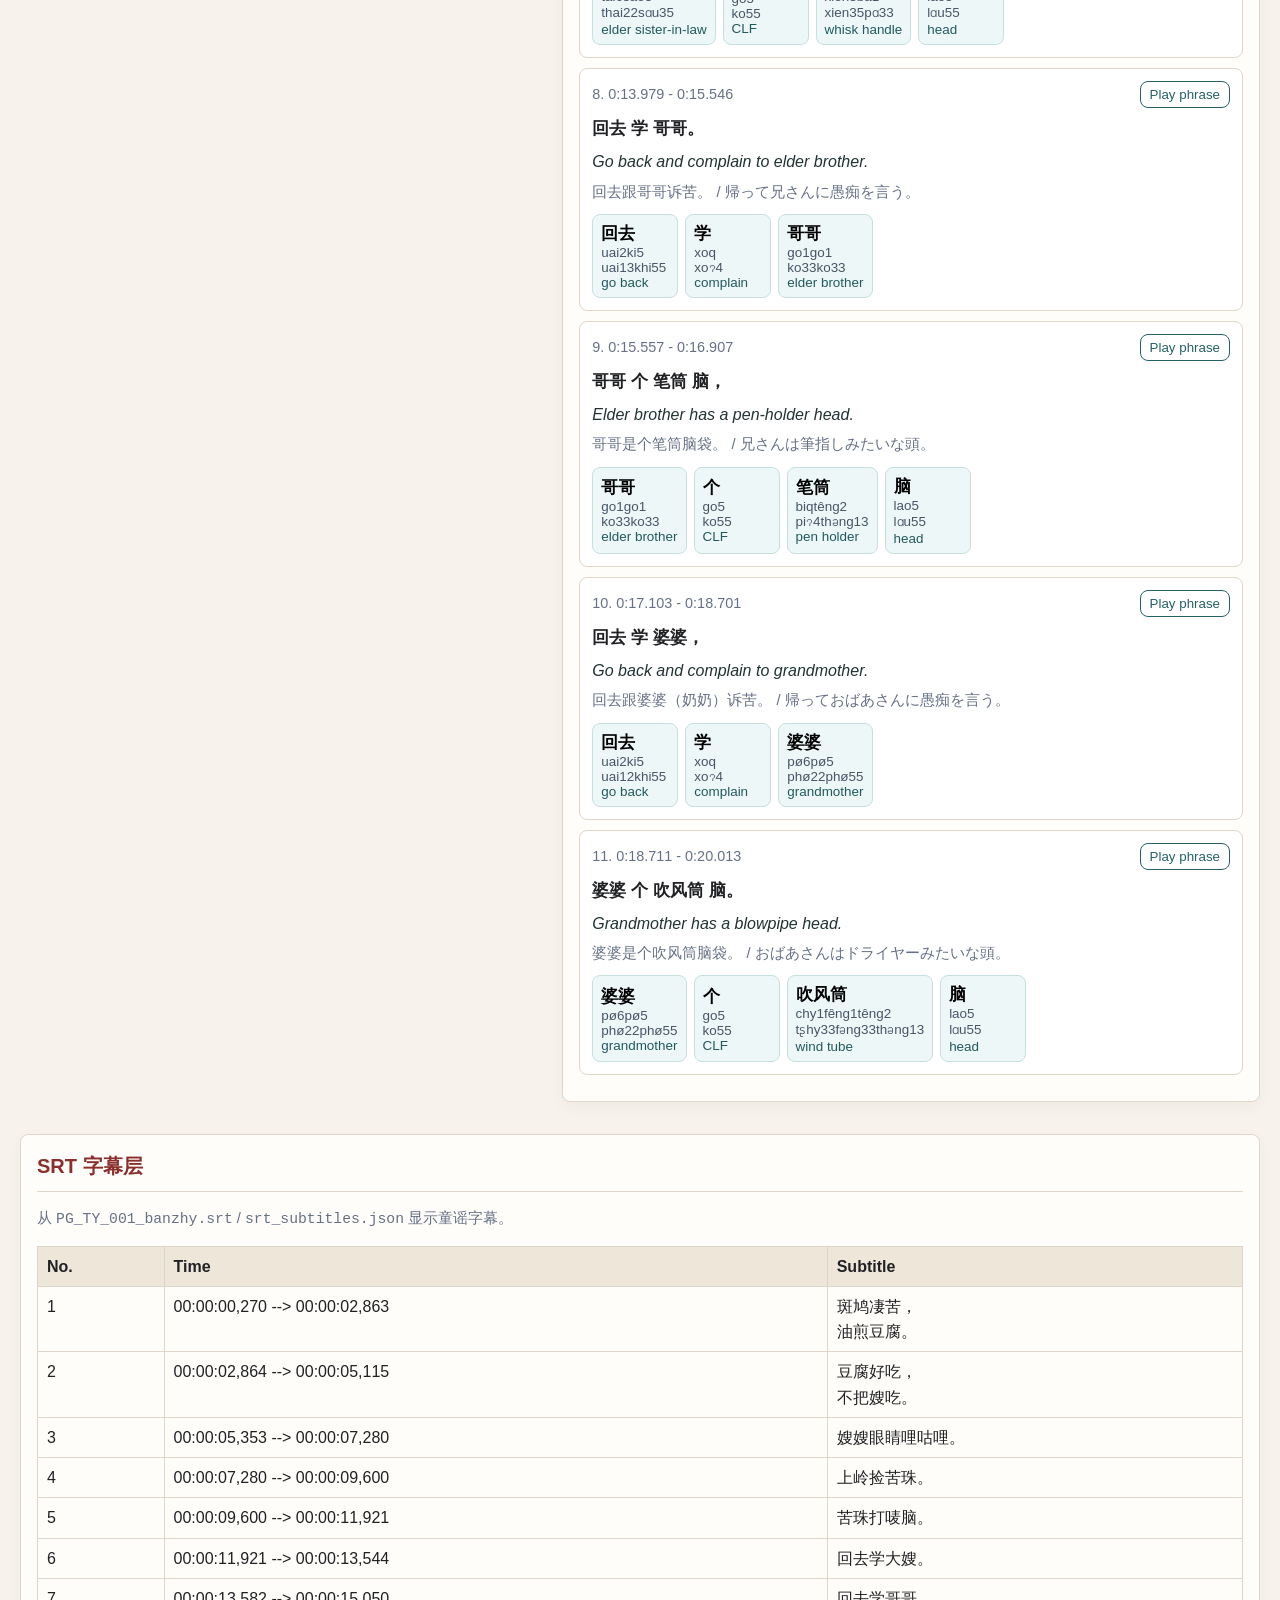
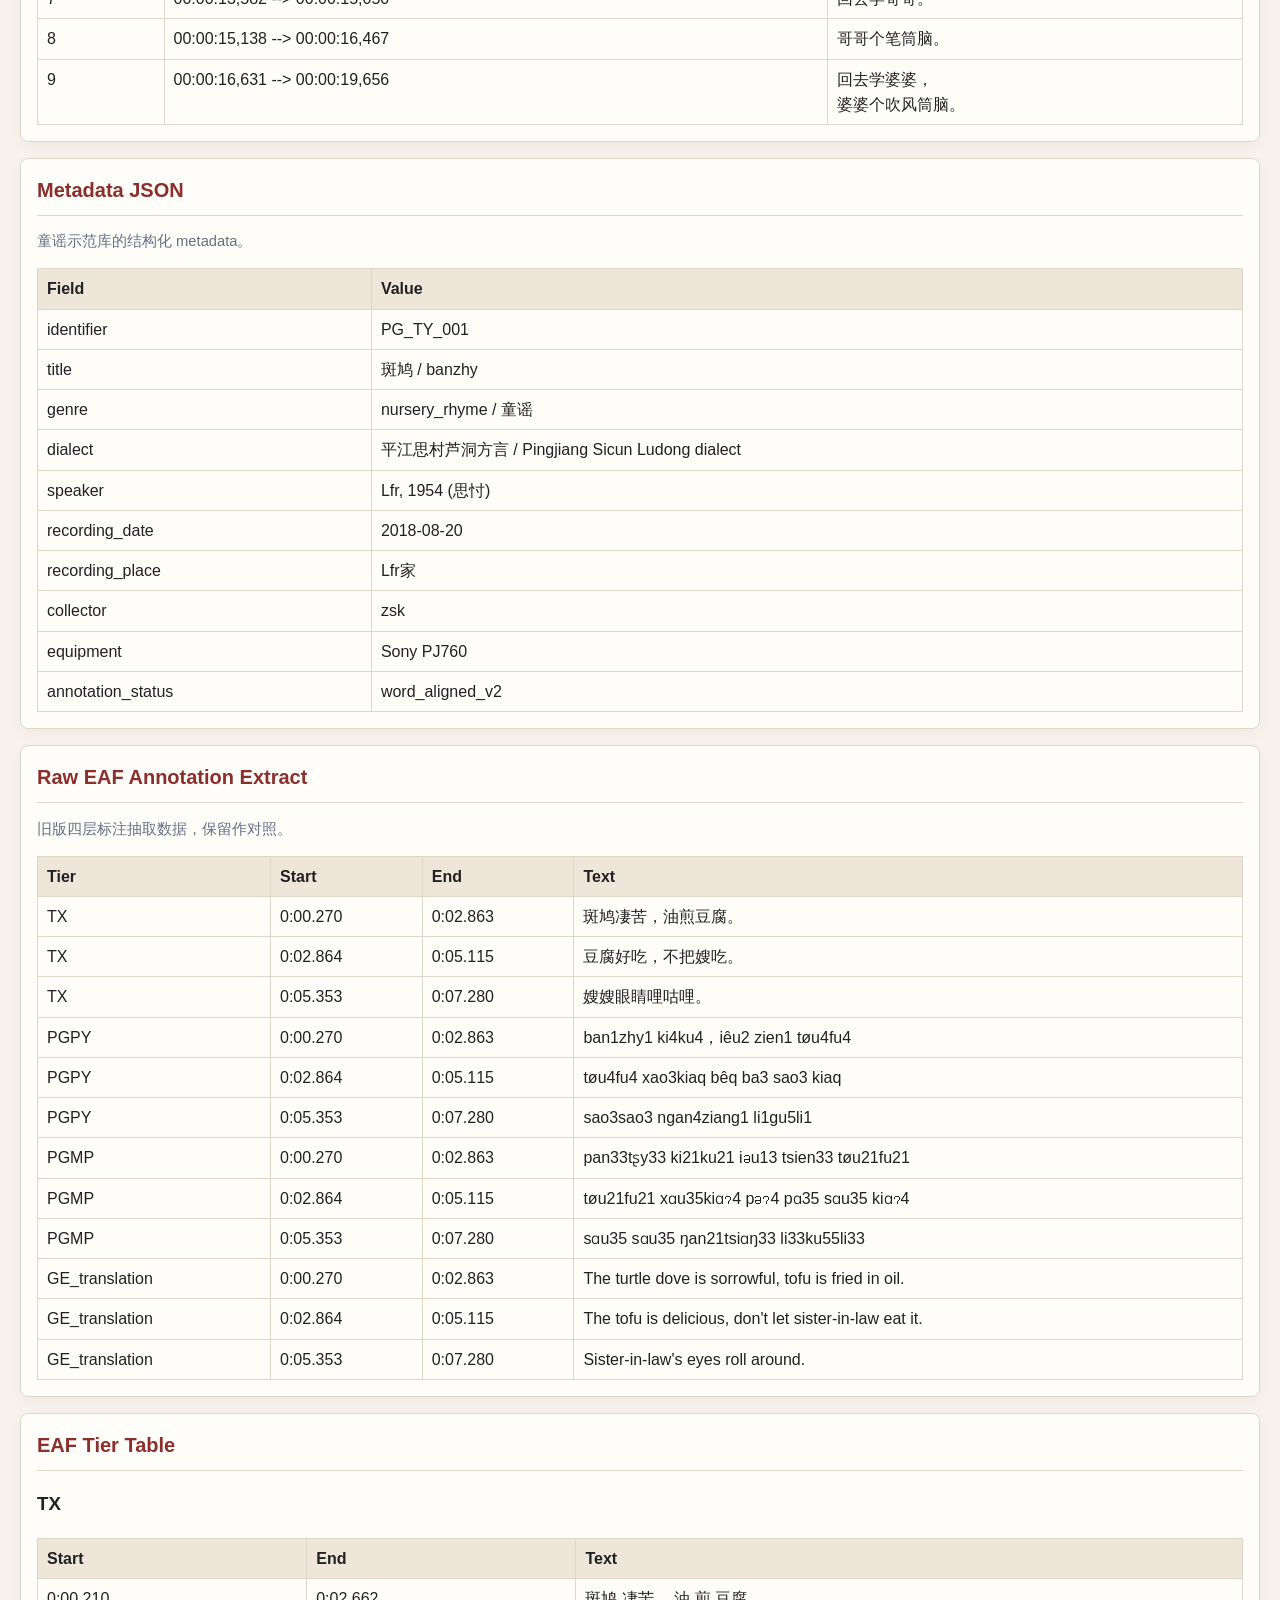
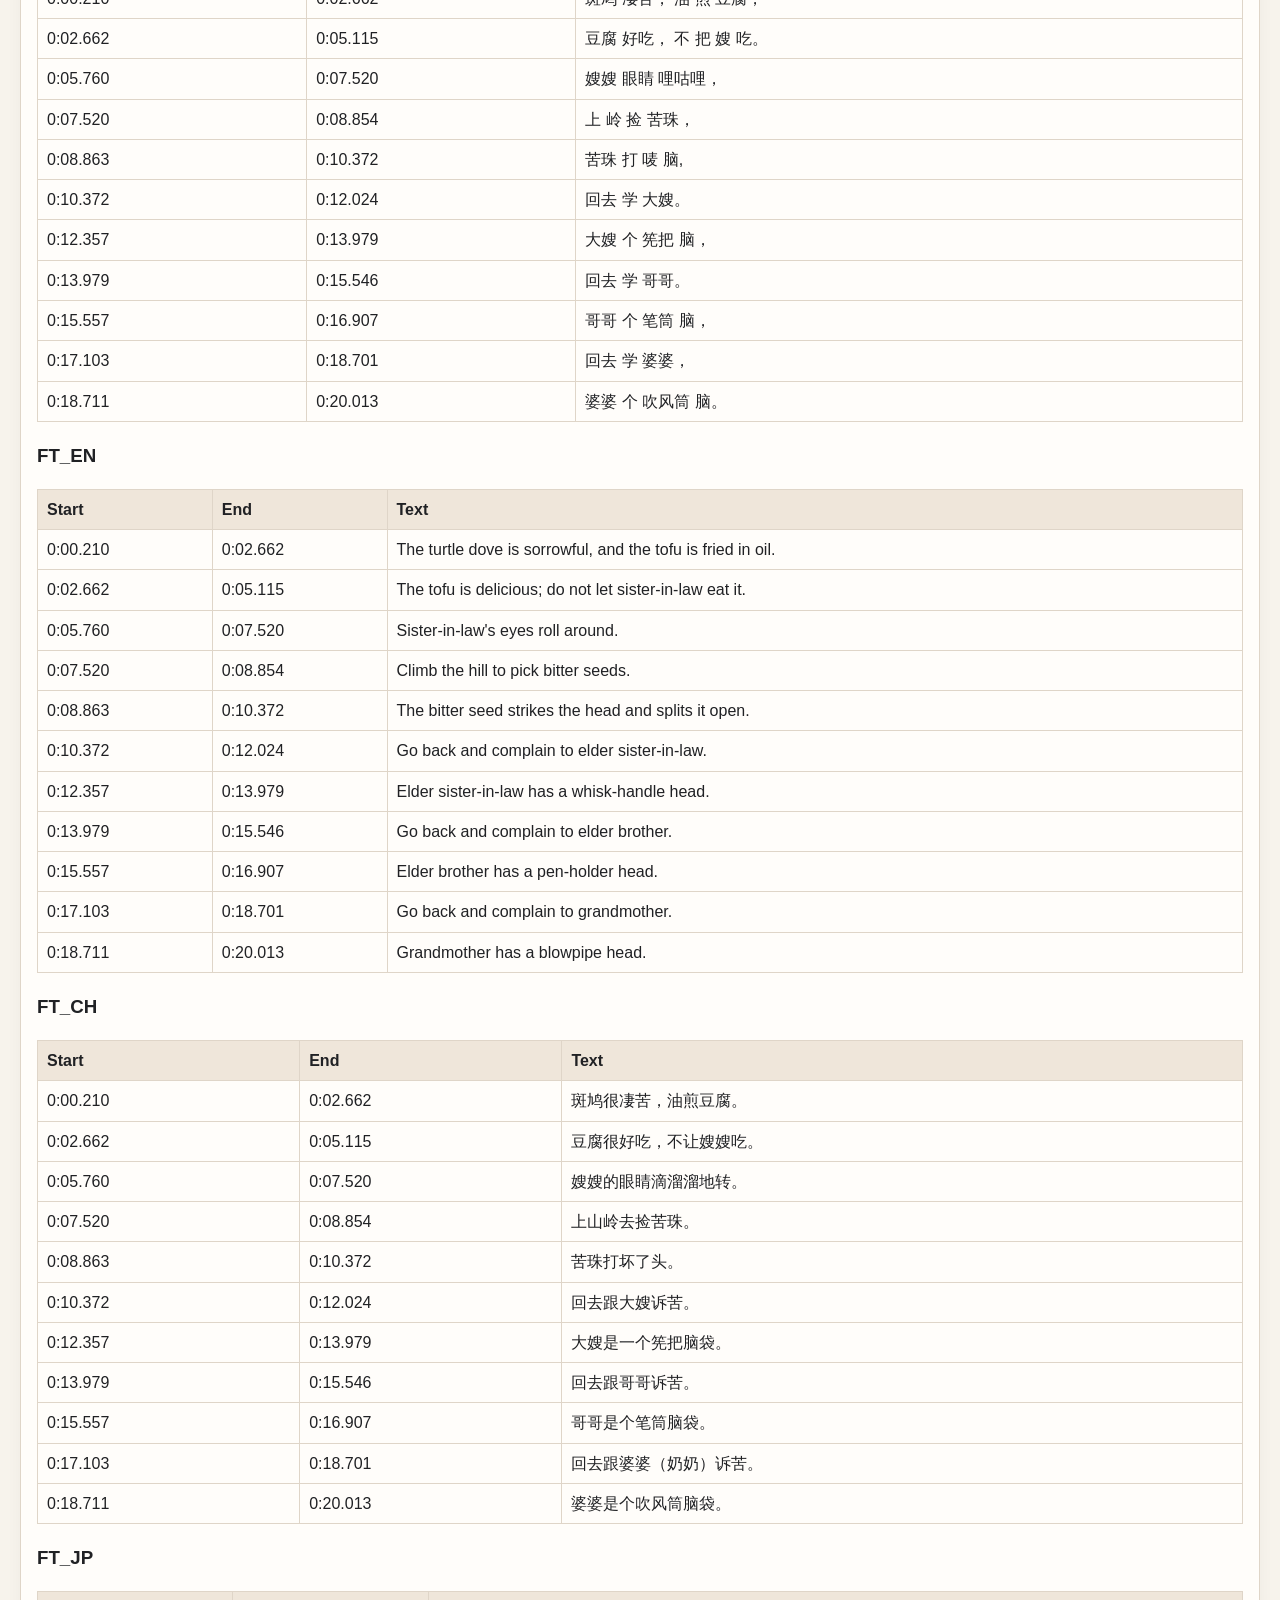
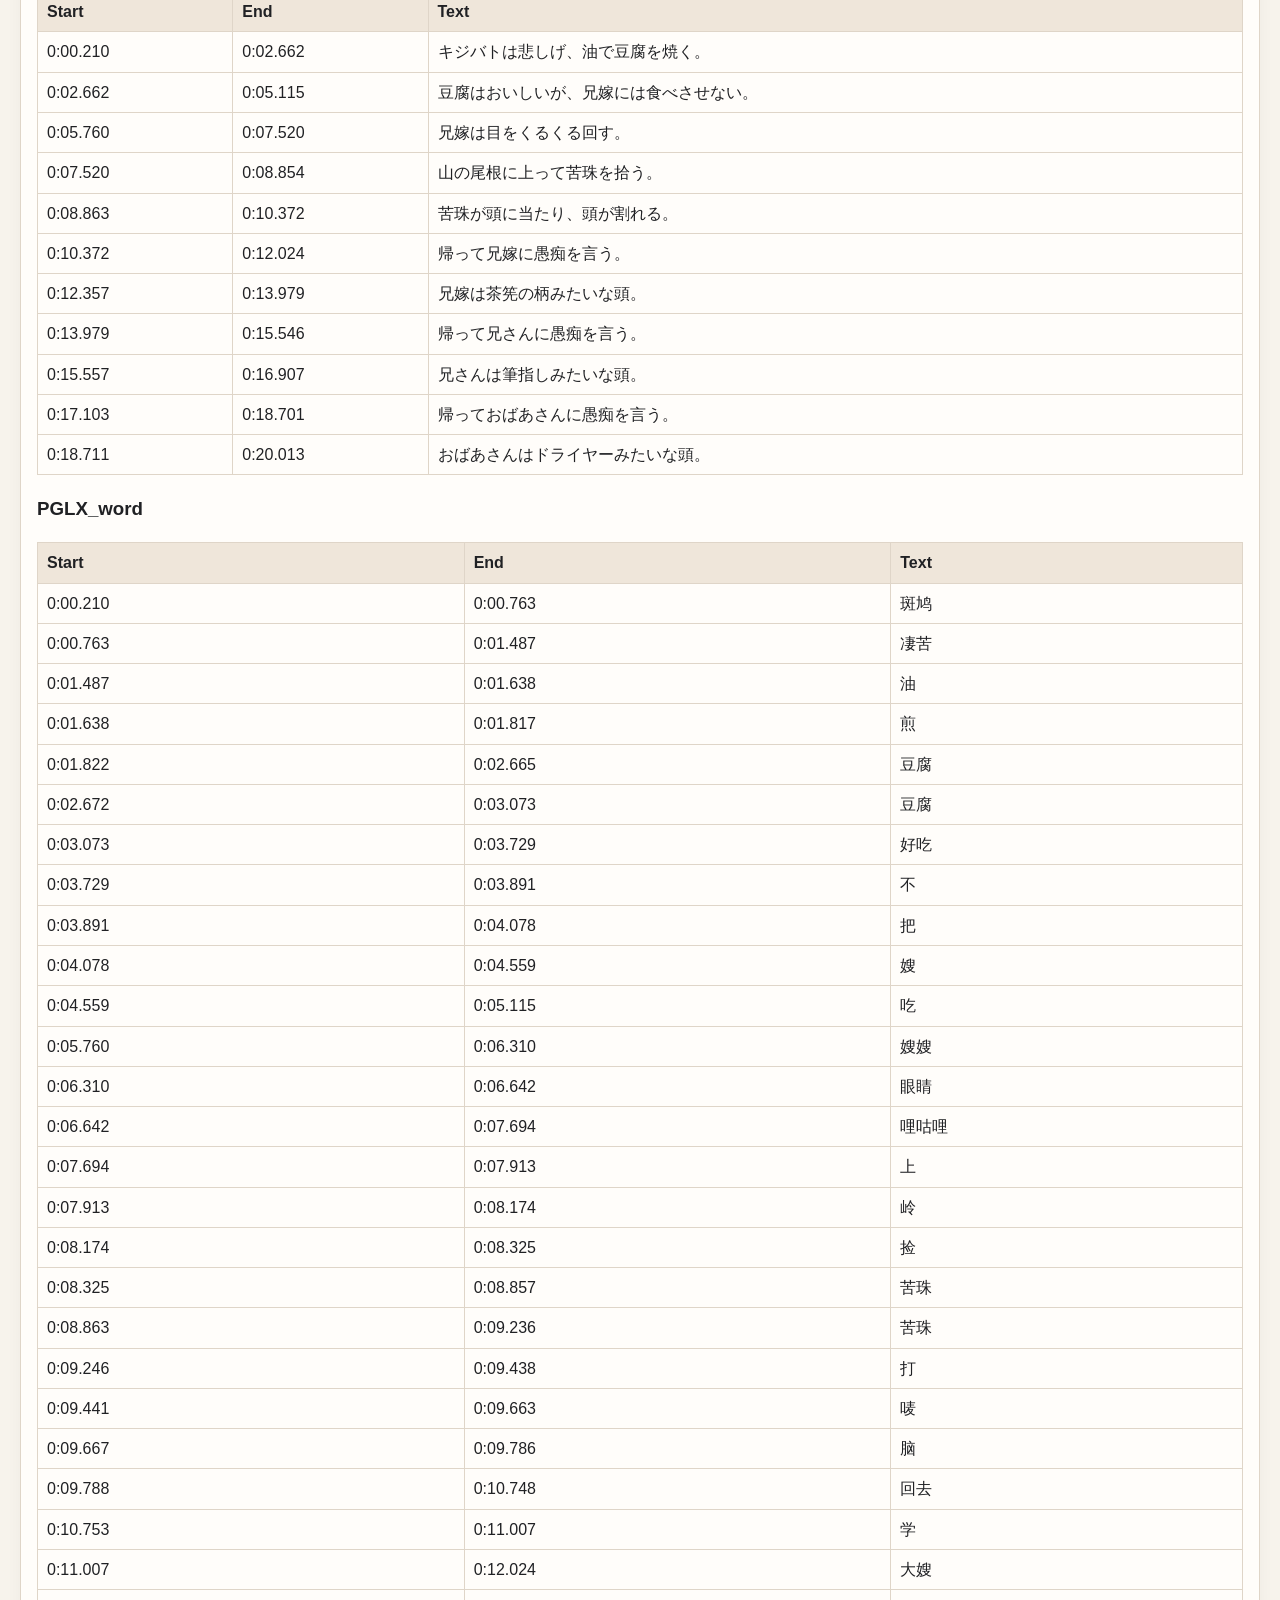
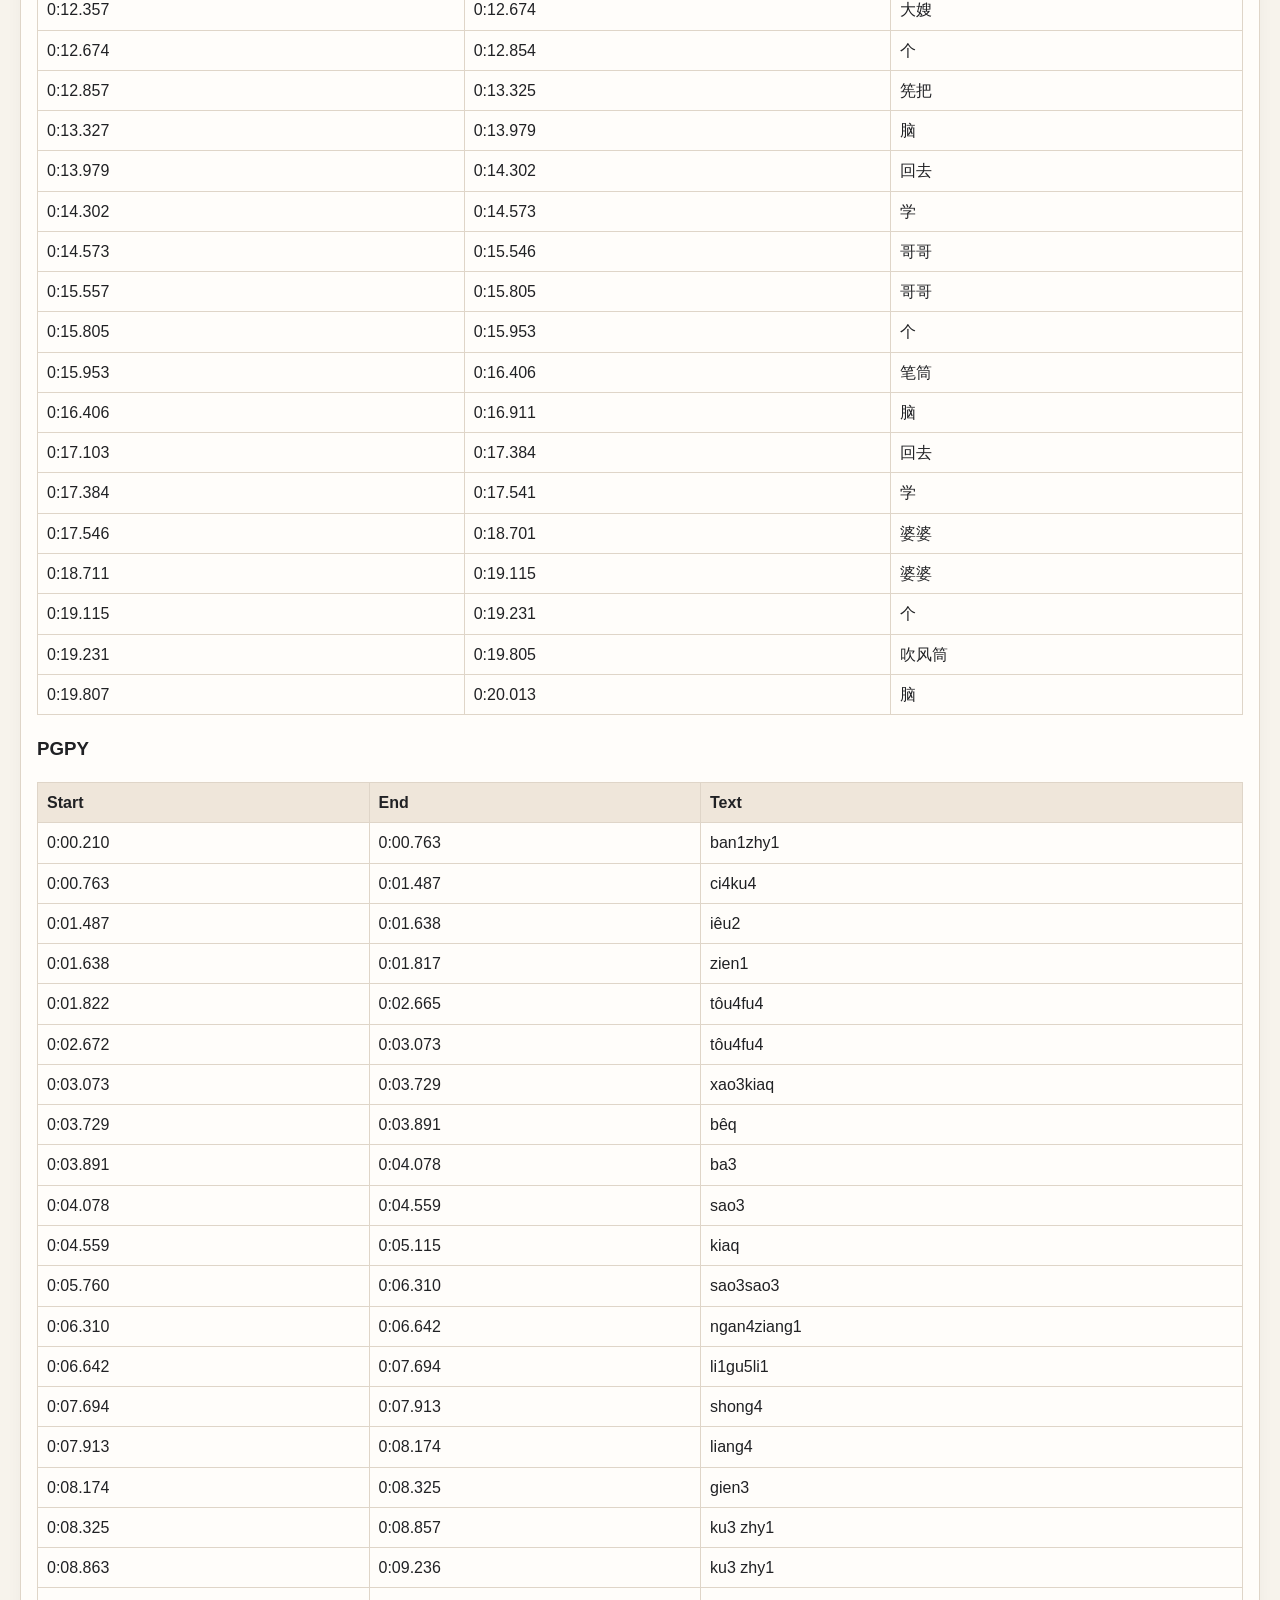
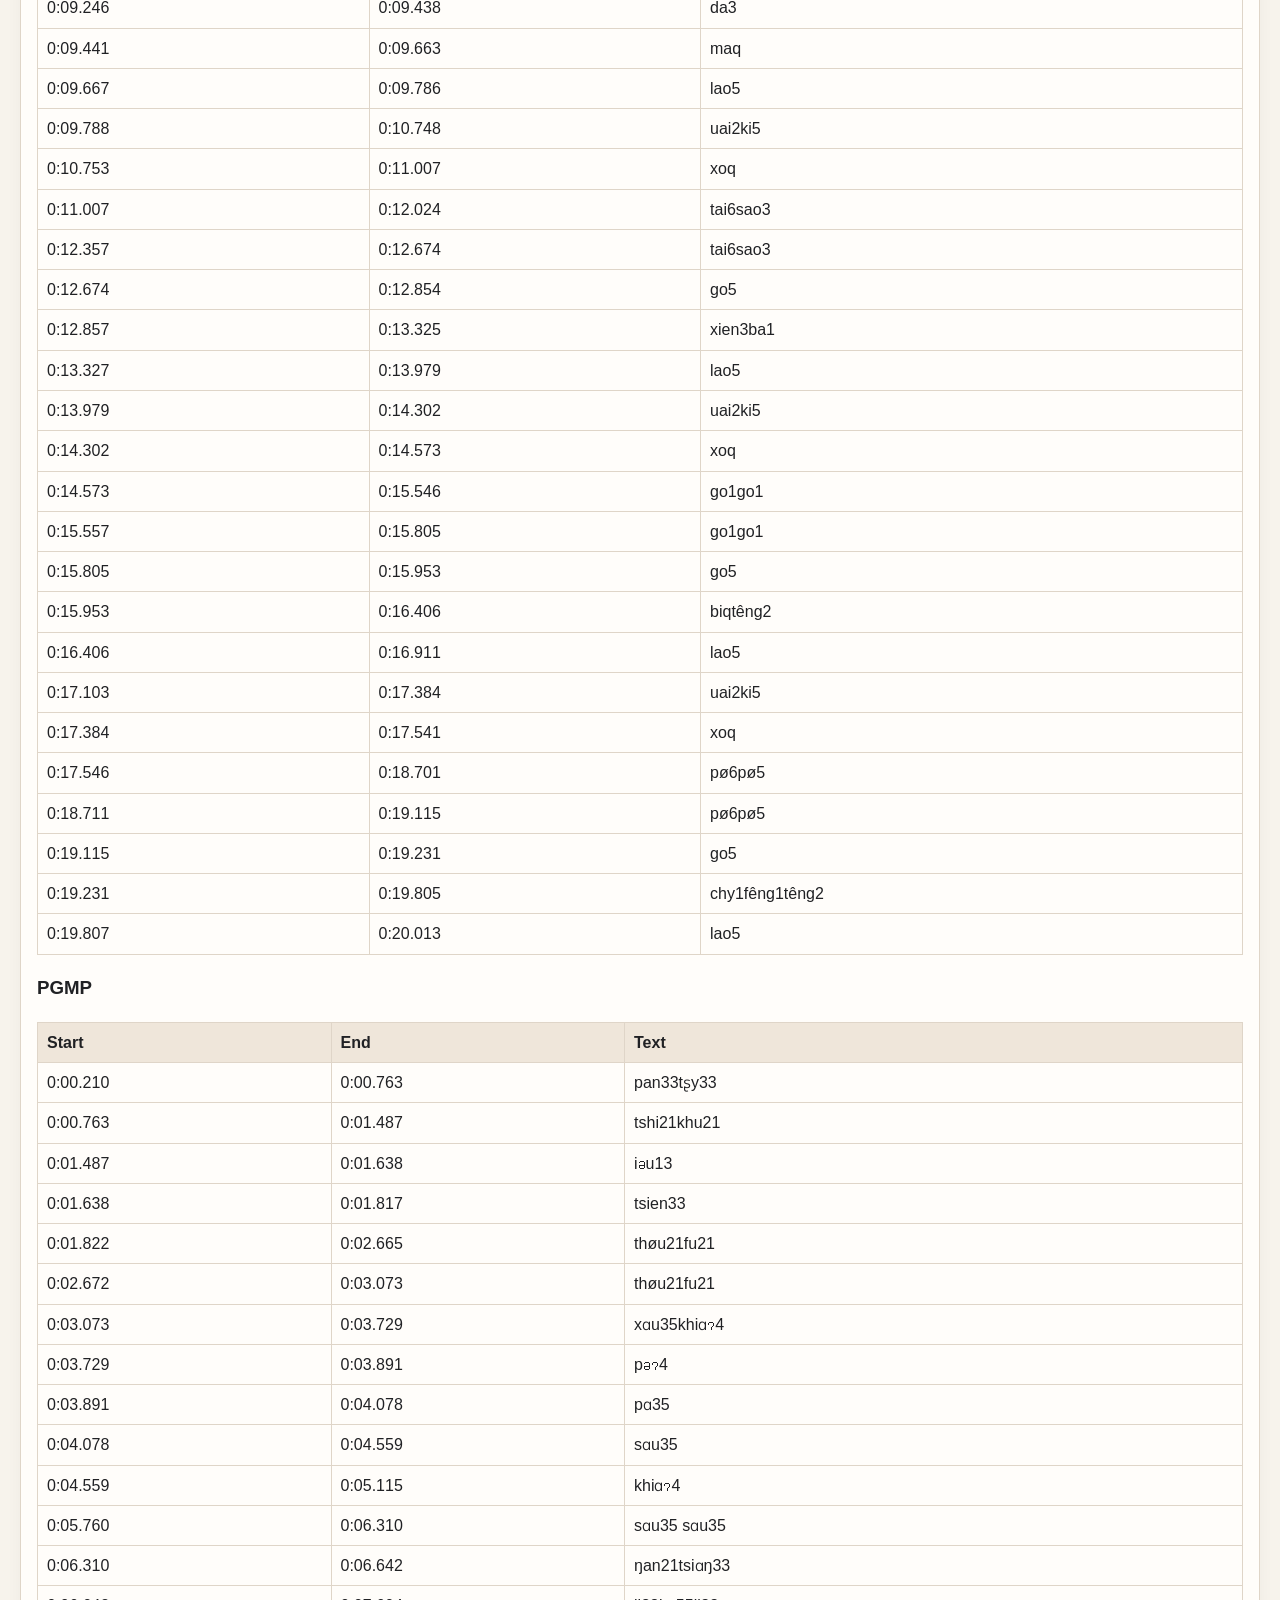
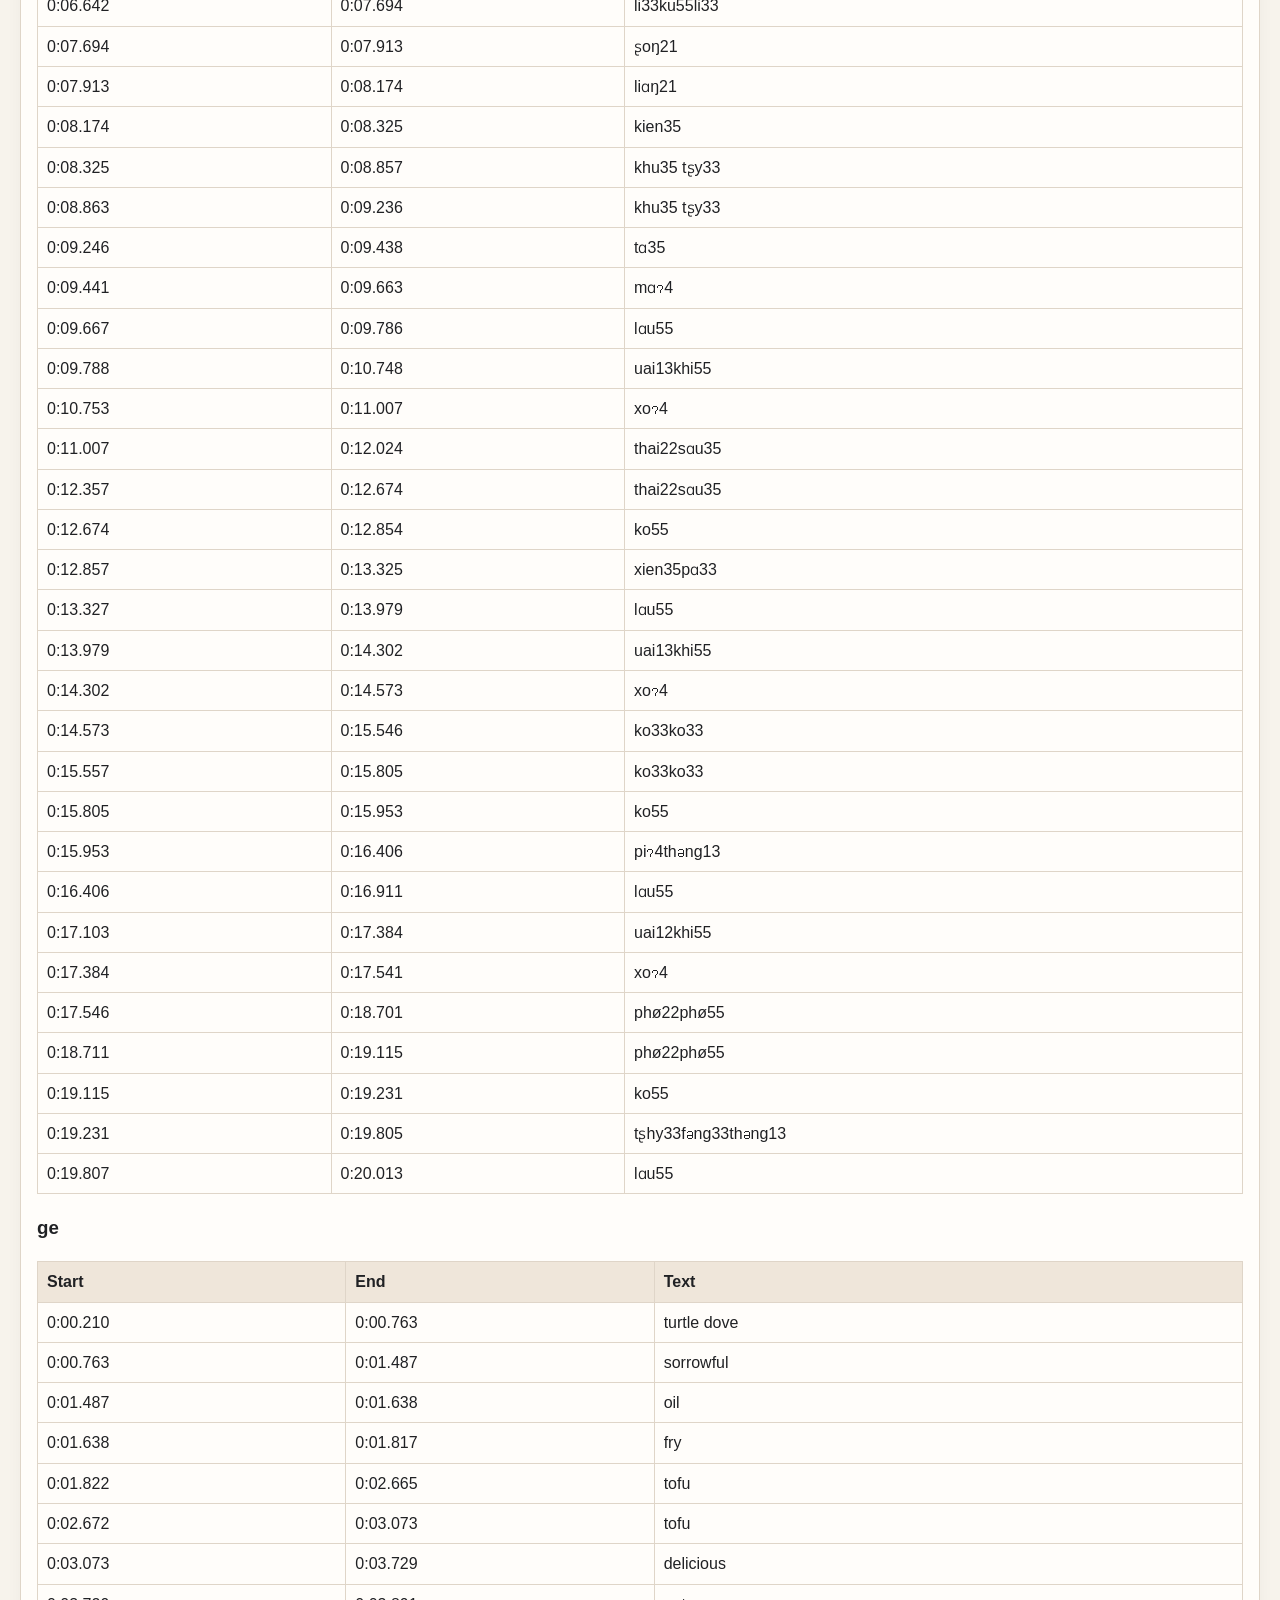
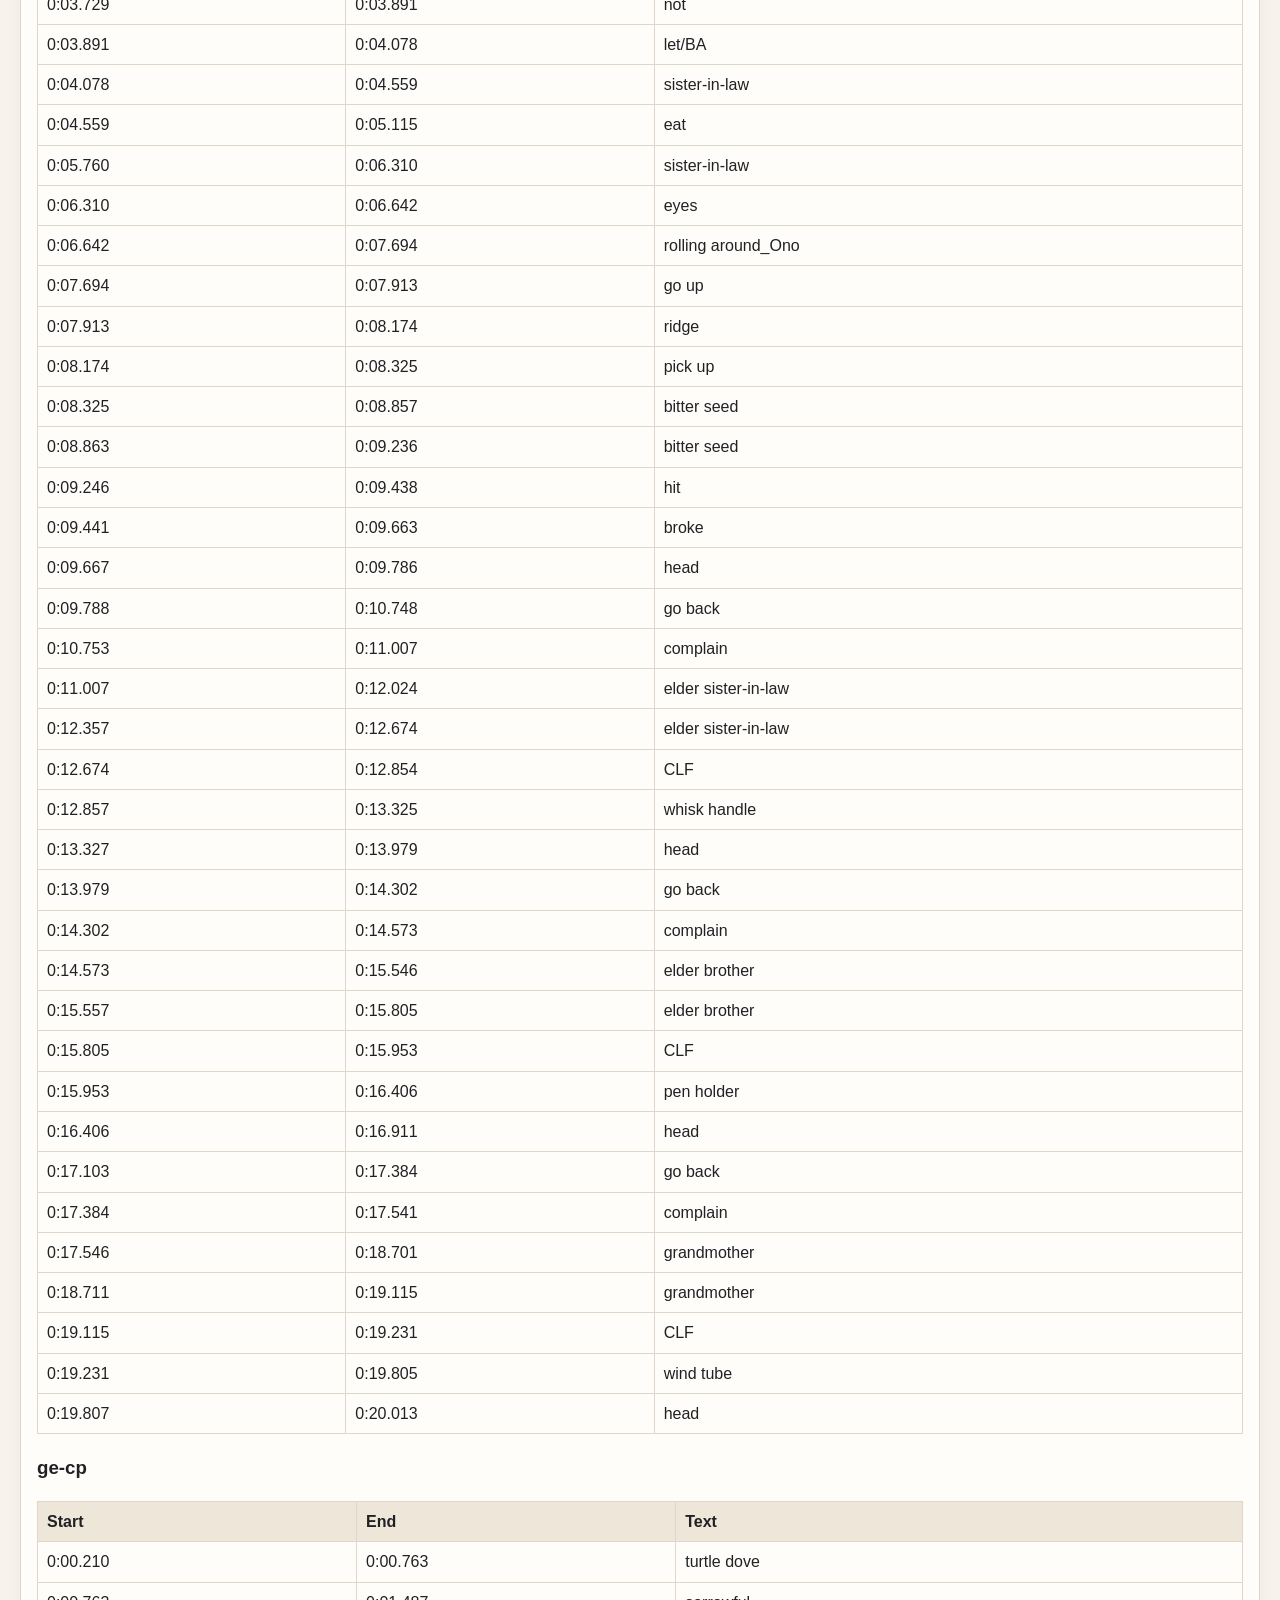
==== commit 6a1f6234: "Add files via upload" ====
--- a/index.html
+++ b/index.html
@@ -1,40 +1,34 @@
 <!doctype html>
 <html lang="zh-CN">
 <head>
-<meta charset="utf-8"><meta name="viewport" content="width=device-width, initial-scale=1">
+<meta charset="utf-8">
+<meta name="viewport" content="width=device-width, initial-scale=1">
 <title>平江方言非遗 Metadata 与示范库</title>
 <style>
-:root{--bg:#f5f1e8;--paper:#fffdf8;--ink:#222;--muted:#666;--accent:#7b2d2d;--accent2:#305c5c;--line:#e5dacb;--hi:#fff0b8;--soft:#faf6ef}
-*{box-sizing:border-box}body{margin:0;background:var(--bg);color:var(--ink);font-family:-apple-system,BlinkMacSystemFont,"Segoe UI","Noto Sans SC","Noto Sans JP",Arial,sans-serif;line-height:1.65}
-header{background:linear-gradient(135deg,#7b2d2d,#305c5c);color:white;padding:54px 20px;text-align:center}header h1{margin:0;font-size:clamp(1.8rem,4vw,3rem)}
-main{max-width:1280px;margin:auto;padding:22px}.panel{background:var(--paper);border:1px solid var(--line);border-radius:18px;padding:22px;margin:18px 0;box-shadow:0 8px 24px rgba(0,0,0,.05)}
-.layout{display:grid;grid-template-columns:minmax(320px,1fr) minmax(360px,1fr);gap:18px;align-items:start}@media(max-width:900px){.layout{grid-template-columns:1fr}}
-iframe,audio{width:100%;border-radius:14px;margin-top:8px}h2{color:var(--accent);margin-top:0;border-bottom:2px solid var(--line);padding-bottom:8px}
-.meta,.cards{display:grid;grid-template-columns:repeat(auto-fit,minmax(230px,1fr));gap:12px}.meta div,.card{background:var(--soft);border:1px solid var(--line);border-radius:14px;padding:14px}
-.card a{display:inline-block;margin-top:8px;color:white;background:var(--accent2);padding:9px 14px;border-radius:10px;text-decoration:none}
-.line{border:1px solid var(--line);background:white;border-radius:14px;padding:13px;margin:10px 0;cursor:pointer;transition:.15s}.line:hover{transform:translateY(-1px);box-shadow:0 5px 14px rgba(0,0,0,.07)}
-.line.active{background:var(--hi);border-color:#d29a00;box-shadow:0 0 0 2px rgba(210,154,0,.14)}.tier{display:grid;grid-template-columns:96px 1fr;gap:10px;margin:4px 0}
-.label{font-weight:700;color:var(--accent2)}.tx{font-size:1.15rem;font-weight:700}.ipa{font-family:"Charis SIL","Doulos SIL","Noto Sans",sans-serif}.small{color:var(--muted);font-size:.92rem}
-table{width:100%;border-collapse:collapse;margin-top:12px}th,td{border:1px solid var(--line);padding:8px 10px;text-align:left;vertical-align:top}th{background:#f1e8dc}
-.downloads a{display:inline-block;margin:7px 9px 7px 0;padding:9px 14px;background:var(--accent2);color:#fff;text-decoration:none;border-radius:10px}
-.badge{display:inline-block;background:#eee2d2;color:#5b3828;padding:3px 8px;border-radius:999px;margin-right:6px;font-size:.9rem}
-footer{text-align:center;color:var(--muted);padding:36px}
+:root{--bg:#f7f3ec;--paper:#fffdfa;--ink:#202124;--muted:#667085;--accent:#8a2f2b;--teal:#256267;--line:#dfd5c8;--soft:#f1ebe2;--active:#fff2b8;--word:#edf7f7;--wordActive:#ffe28a}
+*{box-sizing:border-box}body{margin:0;background:var(--bg);color:var(--ink);font-family:-apple-system,BlinkMacSystemFont,"Segoe UI","Noto Sans SC","Noto Sans JP",Arial,sans-serif;line-height:1.58}
+header{background:#8a2f2b;color:white;padding:30px 20px;text-align:center}header h1{margin:0;font-size:clamp(1.55rem,3vw,2.4rem);letter-spacing:0}header p{margin:.35rem 0 0;color:#f7e9df}
+main{max-width:1360px;margin:auto;padding:20px}.panel{background:var(--paper);border:1px solid var(--line);border-radius:8px;padding:16px;margin:16px 0;box-shadow:0 5px 16px rgba(0,0,0,.04)}
+.layout{display:grid;grid-template-columns:minmax(330px,.86fr) minmax(420px,1.14fr);gap:16px;align-items:start}@media(max-width:920px){.layout{grid-template-columns:1fr}}
+h2{color:var(--accent);margin:0 0 12px;border-bottom:1px solid var(--line);padding-bottom:8px;font-size:1.25rem}.meta,.cards{display:grid;grid-template-columns:repeat(auto-fit,minmax(210px,1fr));gap:8px}.meta div,.card{background:var(--soft);border:1px solid var(--line);border-radius:8px;padding:10px}.card h3{margin:.1rem 0 .45rem}.card a,.video-button{display:inline-block;margin-top:8px;color:white;background:var(--teal);padding:8px 12px;border-radius:8px;text-decoration:none;font-weight:700}.video-section{background:var(--paper);border:1px solid var(--line);border-radius:8px;padding:16px;margin:16px 0;box-shadow:0 5px 16px rgba(0,0,0,.04)}.video-card{background:var(--soft);border:1px solid var(--line);border-radius:8px;padding:16px;margin-top:12px;text-align:center}.video-title{font-size:1.08rem;font-weight:700;margin:.2rem 0}.video-note{color:var(--muted);margin:.4rem 0 .8rem}
+video,audio{width:100%;border-radius:8px;background:#111}audio{margin-top:10px}.mediaRow{position:sticky;top:12px}.controls{display:flex;flex-wrap:wrap;gap:8px;margin:10px 0}.controls button{border:1px solid var(--line);background:white;color:var(--ink);border-radius:8px;padding:8px 11px;cursor:pointer}.controls button.active{background:var(--teal);border-color:var(--teal);color:white}
+.phrase{border:1px solid var(--line);background:white;border-radius:8px;padding:12px;margin:10px 0}.phrase.active{background:var(--active);border-color:#c99100}.phraseHead{display:flex;justify-content:space-between;gap:10px;align-items:center;color:var(--muted);font-size:.9rem}.playPhrase{border:1px solid var(--teal);background:white;color:var(--teal);border-radius:8px;padding:5px 9px;cursor:pointer}.tx{font-size:1.08rem;font-weight:700;margin:7px 0}.translation{color:#344054;margin:6px 0}.translation i{color:#233}.words{display:flex;flex-wrap:wrap;gap:7px;margin-top:10px}.word{border:1px solid #c7dfdf;background:var(--word);border-radius:8px;padding:7px 8px;min-width:86px;cursor:pointer;text-align:left}.word:hover,.playPhrase:hover{transform:translateY(-1px);box-shadow:0 4px 10px rgba(0,0,0,.08)}.word.active{background:var(--wordActive);border-color:#b98400}.han{font-size:1.05rem;font-weight:700}.roman,.ipa,.gloss{display:block;font-size:.84rem;color:#475467}.ipa{font-family:"Charis SIL","Doulos SIL","Noto Sans",sans-serif}.gloss{color:#21595d}.small{color:var(--muted);font-size:.92rem}.badge{display:inline-block;background:#eadfd1;color:#56382b;padding:3px 8px;border-radius:999px;margin:0 5px 7px 0;font-size:.88rem}
+table{width:100%;border-collapse:collapse;margin-top:10px}th,td{border:1px solid var(--line);padding:7px 9px;text-align:left;vertical-align:top}th{background:#efe6da}.downloads a{display:inline-block;margin:6px 7px 6px 0;padding:8px 12px;background:var(--teal);color:#fff;text-decoration:none;border-radius:8px}footer{text-align:center;color:var(--muted);padding:28px}
 </style>
 </head>
 <body>
 <header>
 <h1>平江方言非遗 Metadata 与示范库</h1>
 <p>Pianggong Dialect Intangible Heritage Metadata & Sample Corpus</p>
-<p>平江思村芦洞方言 · Bilibili + WAV + SRT + EAF + Multilayer Annotation</p>
+<p>平江思村芦洞方言 · Metadata + ELAN + Word-aligned Sample</p>
 </header>
-
 <main>
 <section class="panel">
 <h2>入口 / Documents</h2>
 <div class="cards">
   <div class="card"><h3>Metadata 规范</h3><p>字段、genre、language layer、ELAN tier、AI-ready 项目的正式规范。</p><a href="docs/metadata_schema.html">打开规范</a></div>
   <div class="card"><h3>Metadata 实践指南</h3><p>给刚开始或已经在做方言/非遗数据收集的人看的实践说明。</p><a href="docs/metadata_practical_guide.html">打开指南</a></div>
-  <div class="card"><h3>童谣示范库</h3><p>PG_TY_001_banzhy：视频、音频、字幕、EAF标注、metadata联动展示。</p><a href="#sample">查看示范</a></div>
+  <div class="card"><h3>童谣示范库</h3><p>PG_TY_001_banzhy：视频、音频、字幕、EAF 词级标注、metadata 联动展示。</p><a href="#sample">查看示范</a></div>
 </div>
 </section>
 
@@ -42,154 +36,2609 @@
 <h2>为什么要做 metadata？</h2>
 <p>metadata 是让音频、视频、字幕、EAF、文本、文献能够长期保存、检索、共享并被 AI 利用的基础设施。</p>
 </section>
+
 <section class="video-section">
-  <h2>讲座视频：Metadata、AI与方言非遗资料整理</h2>
-  <p>
-    本讲座结合平江方言、影戏、夜歌、ELAN 标注与数据库实践，
-    介绍 Metadata 在 AI 时代中国方言与非遗数字化中的重要作用。
-  </p>
+<h2>讲座视频：Metadata、AI与方言非遗资料整理</h2>
+<p>本讲座结合平江方言、影戏、夜歌、ELAN 标注与数据库实践，介绍 Metadata 在 AI 时代中国方言与非遗数字化中的重要作用。</p>
+<div class="video-card">
+<p class="video-title">Metadata、AI与方言非遗资料整理</p>
+<p class="video-note">由于 Bilibili 嵌入播放可能不稳定，建议点击下方按钮到 Bilibili 观看。</p>
+<a class="video-button" href="https://www.bilibili.com/video/BV1J75m6ME3W/" target="_blank" rel="noopener">在 Bilibili 观看视频</a>
+</div>
+</section>
 
-  <div class="video-card">
-    <p class="video-title">Metadata、AI与方言非遗资料整理</p>
-    <p class="video-note">
-      由于 Bilibili 嵌入播放可能不稳定，建议点击下方按钮到 Bilibili 观看。
-    </p>
-
-    <a class="video-button"
-       href="https://www.bilibili.com/video/BV1J75m6ME3W/"
-       target="_blank"
-       rel="noopener">
-      在 Bilibili 观看视频
-    </a>
-  </div>
-
-</section>
-.video-card {
-  background: #f8fafc;
-  border: 1px solid #e5e7eb;
-  border-radius: 16px;
-  padding: 24px;
-  margin-top: 16px;
-  text-align: center;
-}
-
-.video-title {
-  font-size: 1.15rem;
-  font-weight: 700;
-  margin-bottom: 8px;
-}
-
-.video-note {
-  color: #555;
-  margin-bottom: 18px;
-}
-
-.video-button {
-  display: inline-block;
-  background: #2563eb;
-  color: white;
-  padding: 12px 22px;
-  border-radius: 999px;
-  text-decoration: none;
-  font-weight: 700;
-}
-
-.video-button:hover {
-  background: #1d4ed8;
-}
-</section>
 <section id="sample" class="panel">
 <h2>Sample Metadata</h2>
 <div class="meta">
-<div><b>标题</b><br>斑鸠</div><div><b>Genre</b><br>nursery_rhyme / 童谣</div><div><b>方言</b><br>平江思村芦洞方言</div><div><b>Speaker</b><br>Lfr, 1954</div>
-<div><b>采录日期</b><br>2018-08-20</div><div><b>采录地点</b><br>Lfr家</div><div><b>采集人</b><br>zsk</div><div><b>设备</b><br>Sony PJ760</div>
-<div><b>视频</b><br><a href="https://www.bilibili.com/video/BV1s85t64Eqp/" target="_blank">Bilibili: BV1s85t64Eqp</a></div>
+<div><b>Identifier</b><br>PG_TY_001</div><div><b>标题</b><br>斑鸠 / banzhy</div><div><b>Genre</b><br>nursery_rhyme / 童谣</div><div><b>方言</b><br>平江思村芦洞方言<br><span class="small">Pingjiang Sicun Ludong dialect</span></div>
+<div><b>Speaker</b><br>Lfr, 1954<br><span class="small">思忖</span></div><div><b>采录日期</b><br>2018-08-20</div><div><b>采录地点</b><br>Lfr家</div><div><b>采集人</b><br>zsk</div>
+<div><b>设备</b><br>Sony PJ760</div><div><b>视频平台</b><br><a href="https://www.bilibili.com/video/BV1s85t64Eqp/" target="_blank" rel="noopener">Bilibili: BV1s85t64Eqp</a></div><div><b>数据状态</b><br>AI-ready · time-aligned · ELAN word-aligned v2</div><div><b>本地媒体</b><br>MP4 v2 + WAV v2</div>
 </div>
 </section>
-
 <section class="layout">
-<div class="panel">
+<div class="panel mediaRow">
 <h2>Video / Audio</h2>
-<iframe height="420" src="https://player.bilibili.com/player.html?bvid=BV1s85t64Eqp&page=1&high_quality=1&autoplay=0" scrolling="no" border="0" frameborder="no" framespacing="0" allowfullscreen="true"></iframe>
-<audio id="audio" controls preload="metadata"><source src="PG_TY_001_banzhy.wav" type="audio/wav"></audio>
-<p class="small">Bilibili 视频用于网页展示；音频播放器用于和右侧 EAF 标注同步高亮。点击右侧任一句，可跳转音频时间。</p>
+<video id="video" controls preload="metadata" playsinline><source src="PG_TY_001_banzhy_v2.mp4" type="video/mp4"></video>
+<audio id="audio" controls preload="metadata"><source src="PG_TY_001_banzhy_v2.wav" type="audio/wav"></audio>
+<div class="controls" role="group" aria-label="Playback mode">
+<button type="button" id="modeBoth" class="active">Video + WAV</button>
+<button type="button" id="modeVideo">Video</button>
+<button type="button" id="modeAudio">WAV</button>
+</div>
+<p class="small">Current: <span id="now">0:00.000</span> <span id="currentWord"></span></p>
+<div class="controls" role="group" aria-label="Scroll mode"><button type="button" id="autoScrollToggle" class="active">Auto-scroll</button></div>
 </div>
 <div class="panel">
-<h2>四层标注同步显示</h2>
-<div><span class="badge">TX</span><span class="badge">PGPY</span><span class="badge">PGMP</span><span class="badge">Translation</span></div>
-<div id="lines"></div>
+<h2>Word-aligned ELAN Tiers</h2>
+<div><span class="badge">TX</span><span class="badge">PGLX_word</span><span class="badge">PGPY</span><span class="badge">PGMP</span><span class="badge">ge</span></div>
+<div id="phrases"></div>
 </div>
 </section>
-
 <section class="panel">
 <h2>SRT 字幕层</h2>
-<p class="small">从 <code>PG_TY_001_banzhy.srt</code> 读取并显示。</p>
+<p class="small">从 <code>PG_TY_001_banzhy.srt</code> / <code>srt_subtitles.json</code> 显示童谣字幕。</p>
 <div id="srtTable"></div>
 </section>
-
 <section class="panel">
-<h2>EAF 标注层</h2>
-<p class="small">从 <code>PG_TY_001_banzhy_demo.eaf</code> 提取 Tier，并按 Tier 展示。</p>
-<div id="eafTiers"></div>
+<h2>Metadata JSON</h2>
+<p class="small">童谣示范库的结构化 metadata。</p>
+<div id="metadataJson"></div>
 </section>
-
 <section class="panel">
-<h2>下载文件</h2>
+<h2>Raw EAF Annotation Extract</h2>
+<p class="small">旧版四层标注抽取数据，保留作对照。</p>
+<div id="rawEafTable"></div>
+</section>
+<section class="panel">
+<h2>EAF Tier Table</h2>
+<div id="tierTables"></div>
+</section>
+<section class="panel">
+<h2>Download</h2>
 <div class="downloads">
-<a href="PG_TY_001_banzhy.txt">TXT</a><a href="PG_TY_001_banzhy.srt">SRT</a><a href="PG_TY_001_banzhy_demo.eaf">EAF</a><a href="PG_TY_001_banzhy.wav">WAV</a>
-<a href="annotations.json">Annotations JSON</a><a href="srt_subtitles.json">SRT JSON</a><a href="eaf_tiers.json">EAF JSON</a><a href="eaf_raw_annotations.json">Raw EAF JSON</a>
-<a href="PG_TY_001_banzhy_metadata.json">Metadata JSON</a><a href="README.md">README</a>
+<a href="PG_TY_001_banzhy_v2.eaf">EAF v2</a><a href="PG_TY_001_banzhy_v2.wav">WAV v2</a><a href="PG_TY_001_banzhy_v2.mp4">MP4 v2</a>
+<a href="annotations.json">Phrase + Word JSON</a><a href="word_annotations.json">Word JSON</a><a href="eaf_tiers.json">EAF Tier JSON</a>
+<a href="srt_subtitles.json">SRT JSON</a><a href="eaf_raw_annotations.json">Raw EAF JSON</a><a href="PG_TY_001_banzhy_metadata.json">Metadata JSON</a>
+<a href="PG_TY_001_banzhy.txt">TXT</a><a href="PG_TY_001_banzhy.srt">SRT</a><a href="README.md">README</a>
 </div>
 </section>
-</main>
-<footer>pianggong Dialect Intangible Heritage Multilayer AI Corpus Demo</footer>
+</main><footer>
+<p>Pingjiang Dialect Intangible Heritage Multilayer AI Corpus Demo<br>平江方言非物质文化遗产多层 AI 语料示范库</p>
+<p>Copyright © 2026 Zhang Shengkai (WARINKEN / Shizuoka University)<br>版权所有 © 2026 张盛开（静冈大学・话林研）</p>
+<p>If you use this project, metadata schema, annotations, corpus structure, or sample data, please cite appropriately.<br>如使用本项目之 metadata 规范、标注、语料结构或示范数据，请注明出处并规范引用。</p>
+</footer>
 <script>
-let annotations=[];const audio=document.getElementById("audio"),lines=document.getElementById("lines");
-function fmt(t){const m=Math.floor(t/60);const s=(t%60).toFixed(3).padStart(6,"0");return `${m}:${s}`}
-function esc(s){return String(s||"").replace(/[&<>"']/g,m=>({"&":"&amp;","<":"&lt;",">":"&gt;","\"":"&quot;","'":"&#039;"}[m]))}
-function renderAnnotations(){
-  lines.innerHTML=annotations.map((x,i)=>`<div class="line" data-index="${i}">
-    <div class="small">${x.id}. ${fmt(x.start)} → ${fmt(x.end)}</div>
-    <div class="tier"><div class="label">TX</div><div class="tx">${esc(x.TX)}</div></div>
-    <div class="tier"><div class="label">PGPY</div><div>${esc(x.PGPY)}</div></div>
-    <div class="tier"><div class="label">PGMP</div><div class="ipa">${esc(x.PGMP)}</div></div>
-    <div class="tier"><div class="label">EN</div><div><i>${esc(x.GE_translation)}</i></div></div>
-  </div>`).join("");
-  document.querySelectorAll(".line").forEach(el=>el.addEventListener("click",()=>{const i=Number(el.dataset.index);audio.currentTime=annotations[i].start;audio.play();}));
+const annotations = [
+  {
+    "id": 1,
+    "annotationId": "a13",
+    "start": 0.21,
+    "end": 2.662,
+    "TX": "斑鸠 凄苦， 油 煎 豆腐，",
+    "FT_EN": "The turtle dove is sorrowful, and the tofu is fried in oil.",
+    "FT_JP": "キジバトは悲しげ、油で豆腐を焼く。",
+    "FT_CH": "斑鸠很凄苦，油煎豆腐。",
+    "words": [
+      {
+        "id": "a24",
+        "start": 0.21,
+        "end": 0.763,
+        "TX": "斑鸠",
+        "PGLX_word": "斑鸠",
+        "PGPY": "ban1zhy1",
+        "PGMP": "pan33tʂy33",
+        "ge": "turtle dove",
+        "ge_cp": "turtle dove"
+      },
+      {
+        "id": "a25",
+        "start": 0.763,
+        "end": 1.487,
+        "TX": "凄苦",
+        "PGLX_word": "凄苦",
+        "PGPY": "ci4ku4",
+        "PGMP": "tshi21khu21",
+        "ge": "sorrowful",
+        "ge_cp": "sorrowful"
+      },
+      {
+        "id": "a26",
+        "start": 1.487,
+        "end": 1.638,
+        "TX": "油",
+        "PGLX_word": "油",
+        "PGPY": "iêu2",
+        "PGMP": "iǝu13",
+        "ge": "oil",
+        "ge_cp": "oil"
+      },
+      {
+        "id": "a27",
+        "start": 1.638,
+        "end": 1.817,
+        "TX": "煎",
+        "PGLX_word": "煎",
+        "PGPY": "zien1",
+        "PGMP": "tsien33",
+        "ge": "fry",
+        "ge_cp": "fry"
+      },
+      {
+        "id": "a28",
+        "start": 1.822,
+        "end": 2.665,
+        "TX": "豆腐",
+        "PGLX_word": "豆腐",
+        "PGPY": "tôu4fu4",
+        "PGMP": "thøu21fu21",
+        "ge": "tofu",
+        "ge_cp": "tofu"
+      }
+    ]
+  },
+  {
+    "id": 2,
+    "annotationId": "a14",
+    "start": 2.662,
+    "end": 5.115,
+    "TX": "豆腐 好吃， 不 把 嫂 吃。",
+    "FT_EN": "The tofu is delicious; do not let sister-in-law eat it.",
+    "FT_JP": "豆腐はおいしいが、兄嫁には食べさせない。",
+    "FT_CH": "豆腐很好吃，不让嫂嫂吃。",
+    "words": [
+      {
+        "id": "a29",
+        "start": 2.672,
+        "end": 3.073,
+        "TX": "豆腐",
+        "PGLX_word": "豆腐",
+        "PGPY": "tôu4fu4",
+        "PGMP": "thøu21fu21",
+        "ge": "tofu",
+        "ge_cp": "tofu"
+      },
+      {
+        "id": "a30",
+        "start": 3.073,
+        "end": 3.729,
+        "TX": "好吃",
+        "PGLX_word": "好吃",
+        "PGPY": "xao3kiaq",
+        "PGMP": "xɑu35khiɑɂ4",
+        "ge": "delicious",
+        "ge_cp": "delicious"
+      },
+      {
+        "id": "a31",
+        "start": 3.729,
+        "end": 3.891,
+        "TX": "不",
+        "PGLX_word": "不",
+        "PGPY": "bêq",
+        "PGMP": "pǝɂ4",
+        "ge": "not",
+        "ge_cp": "not"
+      },
+      {
+        "id": "a32",
+        "start": 3.891,
+        "end": 4.078,
+        "TX": "把",
+        "PGLX_word": "把",
+        "PGPY": "ba3",
+        "PGMP": "pɑ35",
+        "ge": "let/BA",
+        "ge_cp": "BA marker"
+      },
+      {
+        "id": "a33",
+        "start": 4.078,
+        "end": 4.559,
+        "TX": "嫂",
+        "PGLX_word": "嫂",
+        "PGPY": "sao3",
+        "PGMP": "sɑu35",
+        "ge": "sister-in-law",
+        "ge_cp": "sister-in-law"
+      },
+      {
+        "id": "a34",
+        "start": 4.559,
+        "end": 5.115,
+        "TX": "吃",
+        "PGLX_word": "吃",
+        "PGPY": "kiaq",
+        "PGMP": "khiɑɂ4",
+        "ge": "eat",
+        "ge_cp": "eat"
+      }
+    ]
+  },
+  {
+    "id": 3,
+    "annotationId": "a15",
+    "start": 5.76,
+    "end": 7.52,
+    "TX": "嫂嫂 眼睛 哩咕哩，",
+    "FT_EN": "Sister-in-law's eyes roll around.",
+    "FT_JP": "兄嫁は目をくるくる回す。",
+    "FT_CH": "嫂嫂的眼睛滴溜溜地转。",
+    "words": [
+      {
+        "id": "a35",
+        "start": 5.76,
+        "end": 6.31,
+        "TX": "嫂嫂",
+        "PGLX_word": "嫂嫂",
+        "PGPY": "sao3sao3",
+        "PGMP": "sɑu35 sɑu35",
+        "ge": "sister-in-law",
+        "ge_cp": "sister-in-law"
+      },
+      {
+        "id": "a36",
+        "start": 6.31,
+        "end": 6.642,
+        "TX": "眼睛",
+        "PGLX_word": "眼睛",
+        "PGPY": "ngan4ziang1",
+        "PGMP": "ŋan21tsiɑŋ33",
+        "ge": "eyes",
+        "ge_cp": "eyes"
+      },
+      {
+        "id": "a37",
+        "start": 6.642,
+        "end": 7.694,
+        "TX": "哩咕哩",
+        "PGLX_word": "哩咕哩",
+        "PGPY": "li1gu5li1",
+        "PGMP": "li33ku55li33",
+        "ge": "rolling around_Ono",
+        "ge_cp": "rolling around"
+      }
+    ]
+  },
+  {
+    "id": 4,
+    "annotationId": "a16",
+    "start": 7.52,
+    "end": 8.854,
+    "TX": "上 岭 捡 苦珠，",
+    "FT_EN": "Climb the hill to pick bitter seeds.",
+    "FT_JP": "山の尾根に上って苦珠を拾う。",
+    "FT_CH": "上山岭去捡苦珠。",
+    "words": [
+      {
+        "id": "a38",
+        "start": 7.694,
+        "end": 7.913,
+        "TX": "上",
+        "PGLX_word": "上",
+        "PGPY": "shong4",
+        "PGMP": "ʂoŋ21",
+        "ge": "go up",
+        "ge_cp": "go up"
+      },
+      {
+        "id": "a39",
+        "start": 7.913,
+        "end": 8.174,
+        "TX": "岭",
+        "PGLX_word": "岭",
+        "PGPY": "liang4",
+        "PGMP": "liɑŋ21",
+        "ge": "ridge",
+        "ge_cp": "ridge"
+      },
+      {
+        "id": "a40",
+        "start": 8.174,
+        "end": 8.325,
+        "TX": "捡",
+        "PGLX_word": "捡",
+        "PGPY": "gien3",
+        "PGMP": "kien35",
+        "ge": "pick up",
+        "ge_cp": "pick up"
+      },
+      {
+        "id": "a235",
+        "start": 8.325,
+        "end": 8.857,
+        "TX": "苦珠",
+        "PGLX_word": "苦珠",
+        "PGPY": "ku3 zhy1",
+        "PGMP": "khu35 tʂy33",
+        "ge": "bitter seed",
+        "ge_cp": "bitter seed"
+      }
+    ]
+  },
+  {
+    "id": 5,
+    "annotationId": "a17",
+    "start": 8.863,
+    "end": 10.372,
+    "TX": "苦珠 打 唛 脑,",
+    "FT_EN": "The bitter seed strikes the head and splits it open.",
+    "FT_JP": "苦珠が頭に当たり、頭が割れる。",
+    "FT_CH": "苦珠打坏了头。",
+    "words": [
+      {
+        "id": "a41",
+        "start": 8.863,
+        "end": 9.236,
+        "TX": "苦珠",
+        "PGLX_word": "苦珠",
+        "PGPY": "ku3 zhy1",
+        "PGMP": "khu35 tʂy33",
+        "ge": "bitter seed",
+        "ge_cp": "bitter seed"
+      },
+      {
+        "id": "a42",
+        "start": 9.246,
+        "end": 9.438,
+        "TX": "打",
+        "PGLX_word": "打",
+        "PGPY": "da3",
+        "PGMP": "tɑ35",
+        "ge": "hit",
+        "ge_cp": "hit"
+      },
+      {
+        "id": "a43",
+        "start": 9.441,
+        "end": 9.663,
+        "TX": "唛",
+        "PGLX_word": "唛",
+        "PGPY": "maq",
+        "PGMP": "mɑɂ4",
+        "ge": "broke",
+        "ge_cp": "split open"
+      },
+      {
+        "id": "a522",
+        "start": 9.667,
+        "end": 9.786,
+        "TX": "脑",
+        "PGLX_word": "脑",
+        "PGPY": "lao5",
+        "PGMP": "lɑu55",
+        "ge": "head",
+        "ge_cp": "head"
+      }
+    ]
+  },
+  {
+    "id": 6,
+    "annotationId": "a18",
+    "start": 10.372,
+    "end": 12.024,
+    "TX": "回去 学 大嫂。",
+    "FT_EN": "Go back and complain to elder sister-in-law.",
+    "FT_JP": "帰って兄嫁に愚痴を言う。",
+    "FT_CH": "回去跟大嫂诉苦。",
+    "words": [
+      {
+        "id": "a44",
+        "start": 9.788,
+        "end": 10.748,
+        "TX": "回去",
+        "PGLX_word": "回去",
+        "PGPY": "uai2ki5",
+        "PGMP": "uai13khi55",
+        "ge": "go back",
+        "ge_cp": "go back"
+      },
+      {
+        "id": "a45",
+        "start": 10.753,
+        "end": 11.007,
+        "TX": "学",
+        "PGLX_word": "学",
+        "PGPY": "xoq",
+        "PGMP": "xoɂ4",
+        "ge": "complain",
+        "ge_cp": "complain"
+      },
+      {
+        "id": "a46",
+        "start": 11.007,
+        "end": 12.024,
+        "TX": "大嫂",
+        "PGLX_word": "大嫂",
+        "PGPY": "tai6sao3",
+        "PGMP": "thai22sɑu35",
+        "ge": "elder sister-in-law",
+        "ge_cp": "elder sister-in-law"
+      }
+    ]
+  },
+  {
+    "id": 7,
+    "annotationId": "a19",
+    "start": 12.357,
+    "end": 13.979,
+    "TX": "大嫂 个 筅把 脑，",
+    "FT_EN": "Elder sister-in-law has a whisk-handle head.",
+    "FT_JP": "兄嫁は茶筅の柄みたいな頭。",
+    "FT_CH": "大嫂是一个筅把脑袋。",
+    "words": [
+      {
+        "id": "a47",
+        "start": 12.357,
+        "end": 12.674,
+        "TX": "大嫂",
+        "PGLX_word": "大嫂",
+        "PGPY": "tai6sao3",
+        "PGMP": "thai22sɑu35",
+        "ge": "elder sister-in-law",
+        "ge_cp": "elder sister-in-law"
+      },
+      {
+        "id": "a48",
+        "start": 12.674,
+        "end": 12.854,
+        "TX": "个",
+        "PGLX_word": "个",
+        "PGPY": "go5",
+        "PGMP": "ko55",
+        "ge": "CLF",
+        "ge_cp": "GEN"
+      },
+      {
+        "id": "a49",
+        "start": 12.857,
+        "end": 13.325,
+        "TX": "筅把",
+        "PGLX_word": "筅把",
+        "PGPY": "xien3ba1",
+        "PGMP": "xien35pɑ33",
+        "ge": "whisk handle",
+        "ge_cp": "whisk handle"
+      },
+      {
+        "id": "a50",
+        "start": 13.327,
+        "end": 13.979,
+        "TX": "脑",
+        "PGLX_word": "脑",
+        "PGPY": "lao5",
+        "PGMP": "lɑu55",
+        "ge": "head",
+        "ge_cp": "head"
+      }
+    ]
+  },
+  {
+    "id": 8,
+    "annotationId": "a20",
+    "start": 13.979,
+    "end": 15.546,
+    "TX": "回去 学 哥哥。",
+    "FT_EN": "Go back and complain to elder brother.",
+    "FT_JP": "帰って兄さんに愚痴を言う。",
+    "FT_CH": "回去跟哥哥诉苦。",
+    "words": [
+      {
+        "id": "a51",
+        "start": 13.979,
+        "end": 14.302,
+        "TX": "回去",
+        "PGLX_word": "回去",
+        "PGPY": "uai2ki5",
+        "PGMP": "uai13khi55",
+        "ge": "go back",
+        "ge_cp": "go back"
+      },
+      {
+        "id": "a52",
+        "start": 14.302,
+        "end": 14.573,
+        "TX": "学",
+        "PGLX_word": "学",
+        "PGPY": "xoq",
+        "PGMP": "xoɂ4",
+        "ge": "complain",
+        "ge_cp": "complain"
+      },
+      {
+        "id": "a53",
+        "start": 14.573,
+        "end": 15.546,
+        "TX": "哥哥",
+        "PGLX_word": "哥哥",
+        "PGPY": "go1go1",
+        "PGMP": "ko33ko33",
+        "ge": "elder brother",
+        "ge_cp": "elder brother"
+      }
+    ]
+  },
+  {
+    "id": 9,
+    "annotationId": "a21",
+    "start": 15.557,
+    "end": 16.907,
+    "TX": "哥哥 个 笔筒 脑，",
+    "FT_EN": "Elder brother has a pen-holder head.",
+    "FT_JP": "兄さんは筆指しみたいな頭。",
+    "FT_CH": "哥哥是个笔筒脑袋。",
+    "words": [
+      {
+        "id": "a54",
+        "start": 15.557,
+        "end": 15.805,
+        "TX": "哥哥",
+        "PGLX_word": "哥哥",
+        "PGPY": "go1go1",
+        "PGMP": "ko33ko33",
+        "ge": "elder brother",
+        "ge_cp": "elder brother"
+      },
+      {
+        "id": "a55",
+        "start": 15.805,
+        "end": 15.953,
+        "TX": "个",
+        "PGLX_word": "个",
+        "PGPY": "go5",
+        "PGMP": "ko55",
+        "ge": "CLF",
+        "ge_cp": "GEN"
+      },
+      {
+        "id": "a56",
+        "start": 15.953,
+        "end": 16.406,
+        "TX": "笔筒",
+        "PGLX_word": "笔筒",
+        "PGPY": "biqtêng2",
+        "PGMP": "piɂ4thǝng13",
+        "ge": "pen holder",
+        "ge_cp": "pen holder"
+      },
+      {
+        "id": "a57",
+        "start": 16.406,
+        "end": 16.911,
+        "TX": "脑",
+        "PGLX_word": "脑",
+        "PGPY": "lao5",
+        "PGMP": "lɑu55",
+        "ge": "head",
+        "ge_cp": "head"
+      }
+    ]
+  },
+  {
+    "id": 10,
+    "annotationId": "a22",
+    "start": 17.103,
+    "end": 18.701,
+    "TX": "回去 学 婆婆，",
+    "FT_EN": "Go back and complain to grandmother.",
+    "FT_JP": "帰っておばあさんに愚痴を言う。",
+    "FT_CH": "回去跟婆婆（奶奶）诉苦。",
+    "words": [
+      {
+        "id": "a58",
+        "start": 17.103,
+        "end": 17.384,
+        "TX": "回去",
+        "PGLX_word": "回去",
+        "PGPY": "uai2ki5",
+        "PGMP": "uai12khi55",
+        "ge": "go back",
+        "ge_cp": "go back"
+      },
+      {
+        "id": "a59",
+        "start": 17.384,
+        "end": 17.541,
+        "TX": "学",
+        "PGLX_word": "学",
+        "PGPY": "xoq",
+        "PGMP": "xoɂ4",
+        "ge": "complain",
+        "ge_cp": "complain"
+      },
+      {
+        "id": "a60",
+        "start": 17.546,
+        "end": 18.701,
+        "TX": "婆婆",
+        "PGLX_word": "婆婆",
+        "PGPY": "pø6pø5",
+        "PGMP": "phø22phø55",
+        "ge": "grandmother",
+        "ge_cp": "grandmother"
+      }
+    ]
+  },
+  {
+    "id": 11,
+    "annotationId": "a23",
+    "start": 18.711,
+    "end": 20.013,
+    "TX": "婆婆 个 吹风筒 脑。",
+    "FT_EN": "Grandmother has a blowpipe head.",
+    "FT_JP": "おばあさんはドライヤーみたいな頭。",
+    "FT_CH": "婆婆是个吹风筒脑袋。",
+    "words": [
+      {
+        "id": "a61",
+        "start": 18.711,
+        "end": 19.115,
+        "TX": "婆婆",
+        "PGLX_word": "婆婆",
+        "PGPY": "pø6pø5",
+        "PGMP": "phø22phø55",
+        "ge": "grandmother",
+        "ge_cp": "grandmother"
+      },
+      {
+        "id": "a62",
+        "start": 19.115,
+        "end": 19.231,
+        "TX": "个",
+        "PGLX_word": "个",
+        "PGPY": "go5",
+        "PGMP": "ko55",
+        "ge": "CLF",
+        "ge_cp": "GEN"
+      },
+      {
+        "id": "a63",
+        "start": 19.231,
+        "end": 19.805,
+        "TX": "吹风筒",
+        "PGLX_word": "吹风筒",
+        "PGPY": "chy1fêng1têng2",
+        "PGMP": "tʂhy33fǝng33thǝng13",
+        "ge": "wind tube",
+        "ge_cp": "wind tube"
+      },
+      {
+        "id": "a64",
+        "start": 19.807,
+        "end": 20.013,
+        "TX": "脑",
+        "PGLX_word": "脑",
+        "PGPY": "lao5",
+        "PGMP": "lɑu55",
+        "ge": "head",
+        "ge_cp": "head"
+      }
+    ]
+  }
+];
+const tiers = {
+  "TX": [
+    {
+      "tier": "TX",
+      "start": 0.21,
+      "end": 2.662,
+      "text": "斑鸠 凄苦， 油 煎 豆腐，"
+    },
+    {
+      "tier": "TX",
+      "start": 2.662,
+      "end": 5.115,
+      "text": "豆腐 好吃， 不 把 嫂 吃。"
+    },
+    {
+      "tier": "TX",
+      "start": 5.76,
+      "end": 7.52,
+      "text": "嫂嫂 眼睛 哩咕哩，"
+    },
+    {
+      "tier": "TX",
+      "start": 7.52,
+      "end": 8.854,
+      "text": "上 岭 捡 苦珠，"
+    },
+    {
+      "tier": "TX",
+      "start": 8.863,
+      "end": 10.372,
+      "text": "苦珠 打 唛 脑,"
+    },
+    {
+      "tier": "TX",
+      "start": 10.372,
+      "end": 12.024,
+      "text": "回去 学 大嫂。"
+    },
+    {
+      "tier": "TX",
+      "start": 12.357,
+      "end": 13.979,
+      "text": "大嫂 个 筅把 脑，"
+    },
+    {
+      "tier": "TX",
+      "start": 13.979,
+      "end": 15.546,
+      "text": "回去 学 哥哥。"
+    },
+    {
+      "tier": "TX",
+      "start": 15.557,
+      "end": 16.907,
+      "text": "哥哥 个 笔筒 脑，"
+    },
+    {
+      "tier": "TX",
+      "start": 17.103,
+      "end": 18.701,
+      "text": "回去 学 婆婆，"
+    },
+    {
+      "tier": "TX",
+      "start": 18.711,
+      "end": 20.013,
+      "text": "婆婆 个 吹风筒 脑。"
+    }
+  ],
+  "FT_EN": [
+    {
+      "tier": "FT_EN",
+      "start": 0.21,
+      "end": 2.662,
+      "text": "The turtle dove is sorrowful, and the tofu is fried in oil."
+    },
+    {
+      "tier": "FT_EN",
+      "start": 2.662,
+      "end": 5.115,
+      "text": "The tofu is delicious; do not let sister-in-law eat it."
+    },
+    {
+      "tier": "FT_EN",
+      "start": 5.76,
+      "end": 7.52,
+      "text": "Sister-in-law's eyes roll around."
+    },
+    {
+      "tier": "FT_EN",
+      "start": 7.52,
+      "end": 8.854,
+      "text": "Climb the hill to pick bitter seeds."
+    },
+    {
+      "tier": "FT_EN",
+      "start": 8.863,
+      "end": 10.372,
+      "text": "The bitter seed strikes the head and splits it open."
+    },
+    {
+      "tier": "FT_EN",
+      "start": 10.372,
+      "end": 12.024,
+      "text": "Go back and complain to elder sister-in-law."
+    },
+    {
+      "tier": "FT_EN",
+      "start": 12.357,
+      "end": 13.979,
+      "text": "Elder sister-in-law has a whisk-handle head."
+    },
+    {
+      "tier": "FT_EN",
+      "start": 13.979,
+      "end": 15.546,
+      "text": "Go back and complain to elder brother."
+    },
+    {
+      "tier": "FT_EN",
+      "start": 15.557,
+      "end": 16.907,
+      "text": "Elder brother has a pen-holder head."
+    },
+    {
+      "tier": "FT_EN",
+      "start": 17.103,
+      "end": 18.701,
+      "text": "Go back and complain to grandmother."
+    },
+    {
+      "tier": "FT_EN",
+      "start": 18.711,
+      "end": 20.013,
+      "text": "Grandmother has a blowpipe head."
+    }
+  ],
+  "FT_JP": [
+    {
+      "tier": "FT_JP",
+      "start": 0.21,
+      "end": 2.662,
+      "text": "キジバトは悲しげ、油で豆腐を焼く。"
+    },
+    {
+      "tier": "FT_JP",
+      "start": 2.662,
+      "end": 5.115,
+      "text": "豆腐はおいしいが、兄嫁には食べさせない。"
+    },
+    {
+      "tier": "FT_JP",
+      "start": 5.76,
+      "end": 7.52,
+      "text": "兄嫁は目をくるくる回す。"
+    },
+    {
+      "tier": "FT_JP",
+      "start": 7.52,
+      "end": 8.854,
+      "text": "山の尾根に上って苦珠を拾う。"
+    },
+    {
+      "tier": "FT_JP",
+      "start": 8.863,
+      "end": 10.372,
+      "text": "苦珠が頭に当たり、頭が割れる。"
+    },
+    {
+      "tier": "FT_JP",
+      "start": 10.372,
+      "end": 12.024,
+      "text": "帰って兄嫁に愚痴を言う。"
+    },
+    {
+      "tier": "FT_JP",
+      "start": 12.357,
+      "end": 13.979,
+      "text": "兄嫁は茶筅の柄みたいな頭。"
+    },
+    {
+      "tier": "FT_JP",
+      "start": 13.979,
+      "end": 15.546,
+      "text": "帰って兄さんに愚痴を言う。"
+    },
+    {
+      "tier": "FT_JP",
+      "start": 15.557,
+      "end": 16.907,
+      "text": "兄さんは筆指しみたいな頭。"
+    },
+    {
+      "tier": "FT_JP",
+      "start": 17.103,
+      "end": 18.701,
+      "text": "帰っておばあさんに愚痴を言う。"
+    },
+    {
+      "tier": "FT_JP",
+      "start": 18.711,
+      "end": 20.013,
+      "text": "おばあさんはドライヤーみたいな頭。"
+    }
+  ],
+  "FT_CH": [
+    {
+      "tier": "FT_CH",
+      "start": 0.21,
+      "end": 2.662,
+      "text": "斑鸠很凄苦，油煎豆腐。"
+    },
+    {
+      "tier": "FT_CH",
+      "start": 2.662,
+      "end": 5.115,
+      "text": "豆腐很好吃，不让嫂嫂吃。"
+    },
+    {
+      "tier": "FT_CH",
+      "start": 5.76,
+      "end": 7.52,
+      "text": "嫂嫂的眼睛滴溜溜地转。"
+    },
+    {
+      "tier": "FT_CH",
+      "start": 7.52,
+      "end": 8.854,
+      "text": "上山岭去捡苦珠。"
+    },
+    {
+      "tier": "FT_CH",
+      "start": 8.863,
+      "end": 10.372,
+      "text": "苦珠打坏了头。"
+    },
+    {
+      "tier": "FT_CH",
+      "start": 10.372,
+      "end": 12.024,
+      "text": "回去跟大嫂诉苦。"
+    },
+    {
+      "tier": "FT_CH",
+      "start": 12.357,
+      "end": 13.979,
+      "text": "大嫂是一个筅把脑袋。"
+    },
+    {
+      "tier": "FT_CH",
+      "start": 13.979,
+      "end": 15.546,
+      "text": "回去跟哥哥诉苦。"
+    },
+    {
+      "tier": "FT_CH",
+      "start": 15.557,
+      "end": 16.907,
+      "text": "哥哥是个笔筒脑袋。"
+    },
+    {
+      "tier": "FT_CH",
+      "start": 17.103,
+      "end": 18.701,
+      "text": "回去跟婆婆（奶奶）诉苦。"
+    },
+    {
+      "tier": "FT_CH",
+      "start": 18.711,
+      "end": 20.013,
+      "text": "婆婆是个吹风筒脑袋。"
+    }
+  ],
+  "PGLX_word": [
+    {
+      "tier": "PGLX_word",
+      "start": 0.21,
+      "end": 0.763,
+      "text": "斑鸠"
+    },
+    {
+      "tier": "PGLX_word",
+      "start": 0.763,
+      "end": 1.487,
+      "text": "凄苦"
+    },
+    {
+      "tier": "PGLX_word",
+      "start": 1.487,
+      "end": 1.638,
+      "text": "油"
+    },
+    {
+      "tier": "PGLX_word",
+      "start": 1.638,
+      "end": 1.817,
+      "text": "煎"
+    },
+    {
+      "tier": "PGLX_word",
+      "start": 1.822,
+      "end": 2.665,
+      "text": "豆腐"
+    },
+    {
+      "tier": "PGLX_word",
+      "start": 2.672,
+      "end": 3.073,
+      "text": "豆腐"
+    },
+    {
+      "tier": "PGLX_word",
+      "start": 3.073,
+      "end": 3.729,
+      "text": "好吃"
+    },
+    {
+      "tier": "PGLX_word",
+      "start": 3.729,
+      "end": 3.891,
+      "text": "不"
+    },
+    {
+      "tier": "PGLX_word",
+      "start": 3.891,
+      "end": 4.078,
+      "text": "把"
+    },
+    {
+      "tier": "PGLX_word",
+      "start": 4.078,
+      "end": 4.559,
+      "text": "嫂"
+    },
+    {
+      "tier": "PGLX_word",
+      "start": 4.559,
+      "end": 5.115,
+      "text": "吃"
+    },
+    {
+      "tier": "PGLX_word",
+      "start": 5.76,
+      "end": 6.31,
+      "text": "嫂嫂"
+    },
+    {
+      "tier": "PGLX_word",
+      "start": 6.31,
+      "end": 6.642,
+      "text": "眼睛"
+    },
+    {
+      "tier": "PGLX_word",
+      "start": 6.642,
+      "end": 7.694,
+      "text": "哩咕哩"
+    },
+    {
+      "tier": "PGLX_word",
+      "start": 7.694,
+      "end": 7.913,
+      "text": "上"
+    },
+    {
+      "tier": "PGLX_word",
+      "start": 7.913,
+      "end": 8.174,
+      "text": "岭"
+    },
+    {
+      "tier": "PGLX_word",
+      "start": 8.174,
+      "end": 8.325,
+      "text": "捡"
+    },
+    {
+      "tier": "PGLX_word",
+      "start": 8.325,
+      "end": 8.857,
+      "text": "苦珠"
+    },
+    {
+      "tier": "PGLX_word",
+      "start": 8.863,
+      "end": 9.236,
+      "text": "苦珠"
+    },
+    {
+      "tier": "PGLX_word",
+      "start": 9.246,
+      "end": 9.438,
+      "text": "打"
+    },
+    {
+      "tier": "PGLX_word",
+      "start": 9.441,
+      "end": 9.663,
+      "text": "唛"
+    },
+    {
+      "tier": "PGLX_word",
+      "start": 9.667,
+      "end": 9.786,
+      "text": "脑"
+    },
+    {
+      "tier": "PGLX_word",
+      "start": 9.788,
+      "end": 10.748,
+      "text": "回去"
+    },
+    {
+      "tier": "PGLX_word",
+      "start": 10.753,
+      "end": 11.007,
+      "text": "学"
+    },
+    {
+      "tier": "PGLX_word",
+      "start": 11.007,
+      "end": 12.024,
+      "text": "大嫂"
+    },
+    {
+      "tier": "PGLX_word",
+      "start": 12.357,
+      "end": 12.674,
+      "text": "大嫂"
+    },
+    {
+      "tier": "PGLX_word",
+      "start": 12.674,
+      "end": 12.854,
+      "text": "个"
+    },
+    {
+      "tier": "PGLX_word",
+      "start": 12.857,
+      "end": 13.325,
+      "text": "筅把"
+    },
+    {
+      "tier": "PGLX_word",
+      "start": 13.327,
+      "end": 13.979,
+      "text": "脑"
+    },
+    {
+      "tier": "PGLX_word",
+      "start": 13.979,
+      "end": 14.302,
+      "text": "回去"
+    },
+    {
+      "tier": "PGLX_word",
+      "start": 14.302,
+      "end": 14.573,
+      "text": "学"
+    },
+    {
+      "tier": "PGLX_word",
+      "start": 14.573,
+      "end": 15.546,
+      "text": "哥哥"
+    },
+    {
+      "tier": "PGLX_word",
+      "start": 15.557,
+      "end": 15.805,
+      "text": "哥哥"
+    },
+    {
+      "tier": "PGLX_word",
+      "start": 15.805,
+      "end": 15.953,
+      "text": "个"
+    },
+    {
+      "tier": "PGLX_word",
+      "start": 15.953,
+      "end": 16.406,
+      "text": "笔筒"
+    },
+    {
+      "tier": "PGLX_word",
+      "start": 16.406,
+      "end": 16.911,
+      "text": "脑"
+    },
+    {
+      "tier": "PGLX_word",
+      "start": 17.103,
+      "end": 17.384,
+      "text": "回去"
+    },
+    {
+      "tier": "PGLX_word",
+      "start": 17.384,
+      "end": 17.541,
+      "text": "学"
+    },
+    {
+      "tier": "PGLX_word",
+      "start": 17.546,
+      "end": 18.701,
+      "text": "婆婆"
+    },
+    {
+      "tier": "PGLX_word",
+      "start": 18.711,
+      "end": 19.115,
+      "text": "婆婆"
+    },
+    {
+      "tier": "PGLX_word",
+      "start": 19.115,
+      "end": 19.231,
+      "text": "个"
+    },
+    {
+      "tier": "PGLX_word",
+      "start": 19.231,
+      "end": 19.805,
+      "text": "吹风筒"
+    },
+    {
+      "tier": "PGLX_word",
+      "start": 19.807,
+      "end": 20.013,
+      "text": "脑"
+    }
+  ],
+  "PGPY": [
+    {
+      "tier": "PGPY",
+      "start": 0.21,
+      "end": 0.763,
+      "text": "ban1zhy1"
+    },
+    {
+      "tier": "PGPY",
+      "start": 0.763,
+      "end": 1.487,
+      "text": "ci4ku4"
+    },
+    {
+      "tier": "PGPY",
+      "start": 1.487,
+      "end": 1.638,
+      "text": "iêu2"
+    },
+    {
+      "tier": "PGPY",
+      "start": 1.638,
+      "end": 1.817,
+      "text": "zien1"
+    },
+    {
+      "tier": "PGPY",
+      "start": 1.822,
+      "end": 2.665,
+      "text": "tôu4fu4"
+    },
+    {
+      "tier": "PGPY",
+      "start": 2.672,
+      "end": 3.073,
+      "text": "tôu4fu4"
+    },
+    {
+      "tier": "PGPY",
+      "start": 3.073,
+      "end": 3.729,
+      "text": "xao3kiaq"
+    },
+    {
+      "tier": "PGPY",
+      "start": 3.729,
+      "end": 3.891,
+      "text": "bêq"
+    },
+    {
+      "tier": "PGPY",
+      "start": 3.891,
+      "end": 4.078,
+      "text": "ba3"
+    },
+    {
+      "tier": "PGPY",
+      "start": 4.078,
+      "end": 4.559,
+      "text": "sao3"
+    },
+    {
+      "tier": "PGPY",
+      "start": 4.559,
+      "end": 5.115,
+      "text": "kiaq"
+    },
+    {
+      "tier": "PGPY",
+      "start": 5.76,
+      "end": 6.31,
+      "text": "sao3sao3"
+    },
+    {
+      "tier": "PGPY",
+      "start": 6.31,
+      "end": 6.642,
+      "text": "ngan4ziang1"
+    },
+    {
+      "tier": "PGPY",
+      "start": 6.642,
+      "end": 7.694,
+      "text": "li1gu5li1"
+    },
+    {
+      "tier": "PGPY",
+      "start": 7.694,
+      "end": 7.913,
+      "text": "shong4"
+    },
+    {
+      "tier": "PGPY",
+      "start": 7.913,
+      "end": 8.174,
+      "text": "liang4"
+    },
+    {
+      "tier": "PGPY",
+      "start": 8.174,
+      "end": 8.325,
+      "text": "gien3"
+    },
+    {
+      "tier": "PGPY",
+      "start": 8.325,
+      "end": 8.857,
+      "text": "ku3 zhy1"
+    },
+    {
+      "tier": "PGPY",
+      "start": 8.863,
+      "end": 9.236,
+      "text": "ku3 zhy1"
+    },
+    {
+      "tier": "PGPY",
+      "start": 9.246,
+      "end": 9.438,
+      "text": "da3"
+    },
+    {
+      "tier": "PGPY",
+      "start": 9.441,
+      "end": 9.663,
+      "text": "maq"
+    },
+    {
+      "tier": "PGPY",
+      "start": 9.667,
+      "end": 9.786,
+      "text": "lao5"
+    },
+    {
+      "tier": "PGPY",
+      "start": 9.788,
+      "end": 10.748,
+      "text": "uai2ki5"
+    },
+    {
+      "tier": "PGPY",
+      "start": 10.753,
+      "end": 11.007,
+      "text": "xoq"
+    },
+    {
+      "tier": "PGPY",
+      "start": 11.007,
+      "end": 12.024,
+      "text": "tai6sao3"
+    },
+    {
+      "tier": "PGPY",
+      "start": 12.357,
+      "end": 12.674,
+      "text": "tai6sao3"
+    },
+    {
+      "tier": "PGPY",
+      "start": 12.674,
+      "end": 12.854,
+      "text": "go5"
+    },
+    {
+      "tier": "PGPY",
+      "start": 12.857,
+      "end": 13.325,
+      "text": "xien3ba1"
+    },
+    {
+      "tier": "PGPY",
+      "start": 13.327,
+      "end": 13.979,
+      "text": "lao5"
+    },
+    {
+      "tier": "PGPY",
+      "start": 13.979,
+      "end": 14.302,
+      "text": "uai2ki5"
+    },
+    {
+      "tier": "PGPY",
+      "start": 14.302,
+      "end": 14.573,
+      "text": "xoq"
+    },
+    {
+      "tier": "PGPY",
+      "start": 14.573,
+      "end": 15.546,
+      "text": "go1go1"
+    },
+    {
+      "tier": "PGPY",
+      "start": 15.557,
+      "end": 15.805,
+      "text": "go1go1"
+    },
+    {
+      "tier": "PGPY",
+      "start": 15.805,
+      "end": 15.953,
+      "text": "go5"
+    },
+    {
+      "tier": "PGPY",
+      "start": 15.953,
+      "end": 16.406,
+      "text": "biqtêng2"
+    },
+    {
+      "tier": "PGPY",
+      "start": 16.406,
+      "end": 16.911,
+      "text": "lao5"
+    },
+    {
+      "tier": "PGPY",
+      "start": 17.103,
+      "end": 17.384,
+      "text": "uai2ki5"
+    },
+    {
+      "tier": "PGPY",
+      "start": 17.384,
+      "end": 17.541,
+      "text": "xoq"
+    },
+    {
+      "tier": "PGPY",
+      "start": 17.546,
+      "end": 18.701,
+      "text": "pø6pø5"
+    },
+    {
+      "tier": "PGPY",
+      "start": 18.711,
+      "end": 19.115,
+      "text": "pø6pø5"
+    },
+    {
+      "tier": "PGPY",
+      "start": 19.115,
+      "end": 19.231,
+      "text": "go5"
+    },
+    {
+      "tier": "PGPY",
+      "start": 19.231,
+      "end": 19.805,
+      "text": "chy1fêng1têng2"
+    },
+    {
+      "tier": "PGPY",
+      "start": 19.807,
+      "end": 20.013,
+      "text": "lao5"
+    }
+  ],
+  "PGMP": [
+    {
+      "tier": "PGMP",
+      "start": 0.21,
+      "end": 0.763,
+      "text": "pan33tʂy33"
+    },
+    {
+      "tier": "PGMP",
+      "start": 0.763,
+      "end": 1.487,
+      "text": "tshi21khu21"
+    },
+    {
+      "tier": "PGMP",
+      "start": 1.487,
+      "end": 1.638,
+      "text": "iǝu13"
+    },
+    {
+      "tier": "PGMP",
+      "start": 1.638,
+      "end": 1.817,
+      "text": "tsien33"
+    },
+    {
+      "tier": "PGMP",
+      "start": 1.822,
+      "end": 2.665,
+      "text": "thøu21fu21"
+    },
+    {
+      "tier": "PGMP",
+      "start": 2.672,
+      "end": 3.073,
+      "text": "thøu21fu21"
+    },
+    {
+      "tier": "PGMP",
+      "start": 3.073,
+      "end": 3.729,
+      "text": "xɑu35khiɑɂ4"
+    },
+    {
+      "tier": "PGMP",
+      "start": 3.729,
+      "end": 3.891,
+      "text": "pǝɂ4"
+    },
+    {
+      "tier": "PGMP",
+      "start": 3.891,
+      "end": 4.078,
+      "text": "pɑ35"
+    },
+    {
+      "tier": "PGMP",
+      "start": 4.078,
+      "end": 4.559,
+      "text": "sɑu35"
+    },
+    {
+      "tier": "PGMP",
+      "start": 4.559,
+      "end": 5.115,
+      "text": "khiɑɂ4"
+    },
+    {
+      "tier": "PGMP",
+      "start": 5.76,
+      "end": 6.31,
+      "text": "sɑu35 sɑu35"
+    },
+    {
+      "tier": "PGMP",
+      "start": 6.31,
+      "end": 6.642,
+      "text": "ŋan21tsiɑŋ33"
+    },
+    {
+      "tier": "PGMP",
+      "start": 6.642,
+      "end": 7.694,
+      "text": "li33ku55li33"
+    },
+    {
+      "tier": "PGMP",
+      "start": 7.694,
+      "end": 7.913,
+      "text": "ʂoŋ21"
+    },
+    {
+      "tier": "PGMP",
+      "start": 7.913,
+      "end": 8.174,
+      "text": "liɑŋ21"
+    },
+    {
+      "tier": "PGMP",
+      "start": 8.174,
+      "end": 8.325,
+      "text": "kien35"
+    },
+    {
+      "tier": "PGMP",
+      "start": 8.325,
+      "end": 8.857,
+      "text": "khu35 tʂy33"
+    },
+    {
+      "tier": "PGMP",
+      "start": 8.863,
+      "end": 9.236,
+      "text": "khu35 tʂy33"
+    },
+    {
+      "tier": "PGMP",
+      "start": 9.246,
+      "end": 9.438,
+      "text": "tɑ35"
+    },
+    {
+      "tier": "PGMP",
+      "start": 9.441,
+      "end": 9.663,
+      "text": "mɑɂ4"
+    },
+    {
+      "tier": "PGMP",
+      "start": 9.667,
+      "end": 9.786,
+      "text": "lɑu55"
+    },
+    {
+      "tier": "PGMP",
+      "start": 9.788,
+      "end": 10.748,
+      "text": "uai13khi55"
+    },
+    {
+      "tier": "PGMP",
+      "start": 10.753,
+      "end": 11.007,
+      "text": "xoɂ4"
+    },
+    {
+      "tier": "PGMP",
+      "start": 11.007,
+      "end": 12.024,
+      "text": "thai22sɑu35"
+    },
+    {
+      "tier": "PGMP",
+      "start": 12.357,
+      "end": 12.674,
+      "text": "thai22sɑu35"
+    },
+    {
+      "tier": "PGMP",
+      "start": 12.674,
+      "end": 12.854,
+      "text": "ko55"
+    },
+    {
+      "tier": "PGMP",
+      "start": 12.857,
+      "end": 13.325,
+      "text": "xien35pɑ33"
+    },
+    {
+      "tier": "PGMP",
+      "start": 13.327,
+      "end": 13.979,
+      "text": "lɑu55"
+    },
+    {
+      "tier": "PGMP",
+      "start": 13.979,
+      "end": 14.302,
+      "text": "uai13khi55"
+    },
+    {
+      "tier": "PGMP",
+      "start": 14.302,
+      "end": 14.573,
+      "text": "xoɂ4"
+    },
+    {
+      "tier": "PGMP",
+      "start": 14.573,
+      "end": 15.546,
+      "text": "ko33ko33"
+    },
+    {
+      "tier": "PGMP",
+      "start": 15.557,
+      "end": 15.805,
+      "text": "ko33ko33"
+    },
+    {
+      "tier": "PGMP",
+      "start": 15.805,
+      "end": 15.953,
+      "text": "ko55"
+    },
+    {
+      "tier": "PGMP",
+      "start": 15.953,
+      "end": 16.406,
+      "text": "piɂ4thǝng13"
+    },
+    {
+      "tier": "PGMP",
+      "start": 16.406,
+      "end": 16.911,
+      "text": "lɑu55"
+    },
+    {
+      "tier": "PGMP",
+      "start": 17.103,
+      "end": 17.384,
+      "text": "uai12khi55"
+    },
+    {
+      "tier": "PGMP",
+      "start": 17.384,
+      "end": 17.541,
+      "text": "xoɂ4"
+    },
+    {
+      "tier": "PGMP",
+      "start": 17.546,
+      "end": 18.701,
+      "text": "phø22phø55"
+    },
+    {
+      "tier": "PGMP",
+      "start": 18.711,
+      "end": 19.115,
+      "text": "phø22phø55"
+    },
+    {
+      "tier": "PGMP",
+      "start": 19.115,
+      "end": 19.231,
+      "text": "ko55"
+    },
+    {
+      "tier": "PGMP",
+      "start": 19.231,
+      "end": 19.805,
+      "text": "tʂhy33fǝng33thǝng13"
+    },
+    {
+      "tier": "PGMP",
+      "start": 19.807,
+      "end": 20.013,
+      "text": "lɑu55"
+    }
+  ],
+  "ge": [
+    {
+      "tier": "ge",
+      "start": 0.21,
+      "end": 0.763,
+      "text": "turtle dove"
+    },
+    {
+      "tier": "ge",
+      "start": 0.763,
+      "end": 1.487,
+      "text": "sorrowful"
+    },
+    {
+      "tier": "ge",
+      "start": 1.487,
+      "end": 1.638,
+      "text": "oil"
+    },
+    {
+      "tier": "ge",
+      "start": 1.638,
+      "end": 1.817,
+      "text": "fry"
+    },
+    {
+      "tier": "ge",
+      "start": 1.822,
+      "end": 2.665,
+      "text": "tofu"
+    },
+    {
+      "tier": "ge",
+      "start": 2.672,
+      "end": 3.073,
+      "text": "tofu"
+    },
+    {
+      "tier": "ge",
+      "start": 3.073,
+      "end": 3.729,
+      "text": "delicious"
+    },
+    {
+      "tier": "ge",
+      "start": 3.729,
+      "end": 3.891,
+      "text": "not"
+    },
+    {
+      "tier": "ge",
+      "start": 3.891,
+      "end": 4.078,
+      "text": "let/BA"
+    },
+    {
+      "tier": "ge",
+      "start": 4.078,
+      "end": 4.559,
+      "text": "sister-in-law"
+    },
+    {
+      "tier": "ge",
+      "start": 4.559,
+      "end": 5.115,
+      "text": "eat"
+    },
+    {
+      "tier": "ge",
+      "start": 5.76,
+      "end": 6.31,
+      "text": "sister-in-law"
+    },
+    {
+      "tier": "ge",
+      "start": 6.31,
+      "end": 6.642,
+      "text": "eyes"
+    },
+    {
+      "tier": "ge",
+      "start": 6.642,
+      "end": 7.694,
+      "text": "rolling around_Ono"
+    },
+    {
+      "tier": "ge",
+      "start": 7.694,
+      "end": 7.913,
+      "text": "go up"
+    },
+    {
+      "tier": "ge",
+      "start": 7.913,
+      "end": 8.174,
+      "text": "ridge"
+    },
+    {
+      "tier": "ge",
+      "start": 8.174,
+      "end": 8.325,
+      "text": "pick up"
+    },
+    {
+      "tier": "ge",
+      "start": 8.325,
+      "end": 8.857,
+      "text": "bitter seed"
+    },
+    {
+      "tier": "ge",
+      "start": 8.863,
+      "end": 9.236,
+      "text": "bitter seed"
+    },
+    {
+      "tier": "ge",
+      "start": 9.246,
+      "end": 9.438,
+      "text": "hit"
+    },
+    {
+      "tier": "ge",
+      "start": 9.441,
+      "end": 9.663,
+      "text": "broke"
+    },
+    {
+      "tier": "ge",
+      "start": 9.667,
+      "end": 9.786,
+      "text": "head"
+    },
+    {
+      "tier": "ge",
+      "start": 9.788,
+      "end": 10.748,
+      "text": "go back"
+    },
+    {
+      "tier": "ge",
+      "start": 10.753,
+      "end": 11.007,
+      "text": "complain"
+    },
+    {
+      "tier": "ge",
+      "start": 11.007,
+      "end": 12.024,
+      "text": "elder sister-in-law"
+    },
+    {
+      "tier": "ge",
+      "start": 12.357,
+      "end": 12.674,
+      "text": "elder sister-in-law"
+    },
+    {
+      "tier": "ge",
+      "start": 12.674,
+      "end": 12.854,
+      "text": "CLF"
+    },
+    {
+      "tier": "ge",
+      "start": 12.857,
+      "end": 13.325,
+      "text": "whisk handle"
+    },
+    {
+      "tier": "ge",
+      "start": 13.327,
+      "end": 13.979,
+      "text": "head"
+    },
+    {
+      "tier": "ge",
+      "start": 13.979,
+      "end": 14.302,
+      "text": "go back"
+    },
+    {
+      "tier": "ge",
+      "start": 14.302,
+      "end": 14.573,
+      "text": "complain"
+    },
+    {
+      "tier": "ge",
+      "start": 14.573,
+      "end": 15.546,
+      "text": "elder brother"
+    },
+    {
+      "tier": "ge",
+      "start": 15.557,
+      "end": 15.805,
+      "text": "elder brother"
+    },
+    {
+      "tier": "ge",
+      "start": 15.805,
+      "end": 15.953,
+      "text": "CLF"
+    },
+    {
+      "tier": "ge",
+      "start": 15.953,
+      "end": 16.406,
+      "text": "pen holder"
+    },
+    {
+      "tier": "ge",
+      "start": 16.406,
+      "end": 16.911,
+      "text": "head"
+    },
+    {
+      "tier": "ge",
+      "start": 17.103,
+      "end": 17.384,
+      "text": "go back"
+    },
+    {
+      "tier": "ge",
+      "start": 17.384,
+      "end": 17.541,
+      "text": "complain"
+    },
+    {
+      "tier": "ge",
+      "start": 17.546,
+      "end": 18.701,
+      "text": "grandmother"
+    },
+    {
+      "tier": "ge",
+      "start": 18.711,
+      "end": 19.115,
+      "text": "grandmother"
+    },
+    {
+      "tier": "ge",
+      "start": 19.115,
+      "end": 19.231,
+      "text": "CLF"
+    },
+    {
+      "tier": "ge",
+      "start": 19.231,
+      "end": 19.805,
+      "text": "wind tube"
+    },
+    {
+      "tier": "ge",
+      "start": 19.807,
+      "end": 20.013,
+      "text": "head"
+    }
+  ],
+  "ge-cp": [
+    {
+      "tier": "ge-cp",
+      "start": 0.21,
+      "end": 0.763,
+      "text": "turtle dove"
+    },
+    {
+      "tier": "ge-cp",
+      "start": 0.763,
+      "end": 1.487,
+      "text": "sorrowful"
+    },
+    {
+      "tier": "ge-cp",
+      "start": 1.487,
+      "end": 1.638,
+      "text": "oil"
+    },
+    {
+      "tier": "ge-cp",
+      "start": 1.638,
+      "end": 1.817,
+      "text": "fry"
+    },
+    {
+      "tier": "ge-cp",
+      "start": 1.822,
+      "end": 2.665,
+      "text": "tofu"
+    },
+    {
+      "tier": "ge-cp",
+      "start": 2.672,
+      "end": 3.073,
+      "text": "tofu"
+    },
+    {
+      "tier": "ge-cp",
+      "start": 3.073,
+      "end": 3.729,
+      "text": "delicious"
+    },
+    {
+      "tier": "ge-cp",
+      "start": 3.729,
+      "end": 3.891,
+      "text": "not"
+    },
+    {
+      "tier": "ge-cp",
+      "start": 3.891,
+      "end": 4.078,
+      "text": "BA marker"
+    },
+    {
+      "tier": "ge-cp",
+      "start": 4.078,
+      "end": 4.559,
+      "text": "sister-in-law"
+    },
+    {
+      "tier": "ge-cp",
+      "start": 4.559,
+      "end": 5.115,
+      "text": "eat"
+    },
+    {
+      "tier": "ge-cp",
+      "start": 5.76,
+      "end": 6.31,
+      "text": "sister-in-law"
+    },
+    {
+      "tier": "ge-cp",
+      "start": 6.31,
+      "end": 6.642,
+      "text": "eyes"
+    },
+    {
+      "tier": "ge-cp",
+      "start": 6.642,
+      "end": 7.694,
+      "text": "rolling around"
+    },
+    {
+      "tier": "ge-cp",
+      "start": 7.694,
+      "end": 7.913,
+      "text": "go up"
+    },
+    {
+      "tier": "ge-cp",
+      "start": 7.913,
+      "end": 8.174,
+      "text": "ridge"
+    },
+    {
+      "tier": "ge-cp",
+      "start": 8.174,
+      "end": 8.325,
+      "text": "pick up"
+    },
+    {
+      "tier": "ge-cp",
+      "start": 8.325,
+      "end": 8.857,
+      "text": "bitter seed"
+    },
+    {
+      "tier": "ge-cp",
+      "start": 8.863,
+      "end": 9.236,
+      "text": "bitter seed"
+    },
+    {
+      "tier": "ge-cp",
+      "start": 9.246,
+      "end": 9.438,
+      "text": "hit"
+    },
+    {
+      "tier": "ge-cp",
+      "start": 9.441,
+      "end": 9.663,
+      "text": "split open"
+    },
+    {
+      "tier": "ge-cp",
+      "start": 9.667,
+      "end": 9.786,
+      "text": "head"
+    },
+    {
+      "tier": "ge-cp",
+      "start": 9.788,
+      "end": 10.748,
+      "text": "go back"
+    },
+    {
+      "tier": "ge-cp",
+      "start": 10.753,
+      "end": 11.007,
+      "text": "complain"
+    },
+    {
+      "tier": "ge-cp",
+      "start": 11.007,
+      "end": 12.024,
+      "text": "elder sister-in-law"
+    },
+    {
+      "tier": "ge-cp",
+      "start": 12.357,
+      "end": 12.674,
+      "text": "elder sister-in-law"
+    },
+    {
+      "tier": "ge-cp",
+      "start": 12.674,
+      "end": 12.854,
+      "text": "GEN"
+    },
+    {
+      "tier": "ge-cp",
+      "start": 12.857,
+      "end": 13.325,
+      "text": "whisk handle"
+    },
+    {
+      "tier": "ge-cp",
+      "start": 13.327,
+      "end": 13.979,
+      "text": "head"
+    },
+    {
+      "tier": "ge-cp",
+      "start": 13.979,
+      "end": 14.302,
+      "text": "go back"
+    },
+    {
+      "tier": "ge-cp",
+      "start": 14.302,
+      "end": 14.573,
+      "text": "complain"
+    },
+    {
+      "tier": "ge-cp",
+      "start": 14.573,
+      "end": 15.546,
+      "text": "elder brother"
+    },
+    {
+      "tier": "ge-cp",
+      "start": 15.557,
+      "end": 15.805,
+      "text": "elder brother"
+    },
+    {
+      "tier": "ge-cp",
+      "start": 15.805,
+      "end": 15.953,
+      "text": "GEN"
+    },
+    {
+      "tier": "ge-cp",
+      "start": 15.953,
+      "end": 16.406,
+      "text": "pen holder"
+    },
+    {
+      "tier": "ge-cp",
+      "start": 16.406,
+      "end": 16.911,
+      "text": "head"
+    },
+    {
+      "tier": "ge-cp",
+      "start": 17.103,
+      "end": 17.384,
+      "text": "go back"
+    },
+    {
+      "tier": "ge-cp",
+      "start": 17.384,
+      "end": 17.541,
+      "text": "complain"
+    },
+    {
+      "tier": "ge-cp",
+      "start": 17.546,
+      "end": 18.701,
+      "text": "grandmother"
+    },
+    {
+      "tier": "ge-cp",
+      "start": 18.711,
+      "end": 19.115,
+      "text": "grandmother"
+    },
+    {
+      "tier": "ge-cp",
+      "start": 19.115,
+      "end": 19.231,
+      "text": "GEN"
+    },
+    {
+      "tier": "ge-cp",
+      "start": 19.231,
+      "end": 19.805,
+      "text": "wind tube"
+    },
+    {
+      "tier": "ge-cp",
+      "start": 19.807,
+      "end": 20.013,
+      "text": "head"
+    }
+  ]
+};
+const srtSubtitles = [
+  {
+    "id": "1",
+    "time": "00:00:00,270 --> 00:00:02,863",
+    "text": "斑鸠凄苦，\n油煎豆腐。"
+  },
+  {
+    "id": "2",
+    "time": "00:00:02,864 --> 00:00:05,115",
+    "text": "豆腐好吃，\n不把嫂吃。"
+  },
+  {
+    "id": "3",
+    "time": "00:00:05,353 --> 00:00:07,280",
+    "text": "嫂嫂眼睛哩咕哩。"
+  },
+  {
+    "id": "4",
+    "time": "00:00:07,280 --> 00:00:09,600",
+    "text": "上岭捡苦珠。"
+  },
+  {
+    "id": "5",
+    "time": "00:00:09,600 --> 00:00:11,921",
+    "text": "苦珠打唛脑。"
+  },
+  {
+    "id": "6",
+    "time": "00:00:11,921 --> 00:00:13,544",
+    "text": "回去学大嫂。"
+  },
+  {
+    "id": "7",
+    "time": "00:00:13,582 --> 00:00:15,050",
+    "text": "回去学哥哥。"
+  },
+  {
+    "id": "8",
+    "time": "00:00:15,138 --> 00:00:16,467",
+    "text": "哥哥个笔筒脑。"
+  },
+  {
+    "id": "9",
+    "time": "00:00:16,631 --> 00:00:19,656",
+    "text": "回去学婆婆，\n婆婆个吹风筒脑。"
+  }
+];
+const rawEafAnnotations = [
+  {
+    "tier": "TX",
+    "start": 0.27,
+    "end": 2.863,
+    "text": "斑鸠凄苦，油煎豆腐。"
+  },
+  {
+    "tier": "TX",
+    "start": 2.864,
+    "end": 5.115,
+    "text": "豆腐好吃，不把嫂吃。"
+  },
+  {
+    "tier": "TX",
+    "start": 5.353,
+    "end": 7.28,
+    "text": "嫂嫂眼睛哩咕哩。"
+  },
+  {
+    "tier": "PGPY",
+    "start": 0.27,
+    "end": 2.863,
+    "text": "ban1zhy1 ki4ku4，iêu2 zien1 tøu4fu4"
+  },
+  {
+    "tier": "PGPY",
+    "start": 2.864,
+    "end": 5.115,
+    "text": "tøu4fu4 xao3kiaq bêq ba3 sao3 kiaq"
+  },
+  {
+    "tier": "PGPY",
+    "start": 5.353,
+    "end": 7.28,
+    "text": "sao3sao3 ngan4ziang1 li1gu5li1"
+  },
+  {
+    "tier": "PGMP",
+    "start": 0.27,
+    "end": 2.863,
+    "text": "pan33tʂy33 ki21ku21 iǝu13 tsien33 tøu21fu21"
+  },
+  {
+    "tier": "PGMP",
+    "start": 2.864,
+    "end": 5.115,
+    "text": "tøu21fu21 xɑu35kiɑɂ4 pǝɂ4 pɑ35 sɑu35 kiɑɂ4"
+  },
+  {
+    "tier": "PGMP",
+    "start": 5.353,
+    "end": 7.28,
+    "text": "sɑu35 sɑu35 ŋan21tsiɑŋ33 li33ku55li33"
+  },
+  {
+    "tier": "GE_translation",
+    "start": 0.27,
+    "end": 2.863,
+    "text": "The turtle dove is sorrowful, tofu is fried in oil."
+  },
+  {
+    "tier": "GE_translation",
+    "start": 2.864,
+    "end": 5.115,
+    "text": "The tofu is delicious, don't let sister-in-law eat it."
+  },
+  {
+    "tier": "GE_translation",
+    "start": 5.353,
+    "end": 7.28,
+    "text": "Sister-in-law's eyes roll around."
+  }
+];
+const sampleMetadata = {
+  "identifier": "PG_TY_001",
+  "title": "斑鸠",
+  "alternative_title": "banzhy",
+  "genre": "nursery_rhyme",
+  "genre_label": "童谣",
+  "dialect": {
+    "label_zh": "平江思村芦洞方言",
+    "label_en": "Pingjiang Sicun Ludong dialect"
+  },
+  "speaker": {
+    "name": "Lfr",
+    "birthyear": 1954,
+    "note": "思忖"
+  },
+  "recording_date": "2018-08-20",
+  "recording_place": "Lfr家",
+  "collector": "zsk",
+  "equipment": "Sony PJ760",
+  "video_url": "https://www.bilibili.com/video/BV1s85t64Eqp/",
+  "video_platform": "Bilibili",
+  "ai_ready": true,
+  "time_aligned": true,
+  "annotation_status": "word_aligned_v2",
+  "related_files": {
+    "html": "index.html",
+    "audio": "PG_TY_001_banzhy_v2.wav",
+    "video": "PG_TY_001_banzhy_v2.mp4",
+    "eaf": "PG_TY_001_banzhy_v2.eaf",
+    "srt": "PG_TY_001_banzhy.srt",
+    "txt": "PG_TY_001_banzhy.txt",
+    "annotations": "annotations.json",
+    "word_annotations": "word_annotations.json",
+    "eaf_tiers": "eaf_tiers.json"
+  }
+};
+const video = document.getElementById('video');
+const audio = document.getElementById('audio');
+const phrasesEl = document.getElementById('phrases');
+const nowEl = document.getElementById('now');
+const currentWordEl = document.getElementById('currentWord');
+let mode = 'both';
+let activePhrase = -1;
+let activeWord = '';
+let syncMaster = 'audio';
+let isMirroringSeek = false;
+let autoScrollEnabled = true;
+let lastAutoScrolledWord = '';
+function esc(s){return String(s ?? '').replace(/[&<>"']/g,m=>({'&':'&amp;','<':'&lt;','>':'&gt;','"':'&quot;',"'":'&#039;'}[m]));}
+function fmt(t){const m=Math.floor(t/60);const s=(t%60).toFixed(3).padStart(6,'0');return `${m}:${s}`;}
+function allWords(){return annotations.flatMap(p=>p.words.map(w=>({...w, phraseId:p.id})));}
+const words = allWords();
+function render(){
+  phrasesEl.innerHTML = annotations.map((p,pi)=>`<section class="phrase" data-p="${pi}">
+    <div class="phraseHead"><span>${p.id}. ${fmt(p.start)} - ${fmt(p.end)}</span><button class="playPhrase" type="button" data-start="${p.start}">Play phrase</button></div>
+    <div class="tx">${esc(p.TX)}</div>
+    <div class="translation"><i>${esc(p.FT_EN)}</i></div>
+    <div class="small">${esc(p.FT_CH)} / ${esc(p.FT_JP)}</div>
+    <div class="words">${p.words.map(w=>`<button class="word" type="button" data-id="${esc(w.id)}" data-start="${w.start}" data-end="${w.end}">
+      <span class="han">${esc(w.PGLX_word || w.TX)}</span>
+      <span class="roman">${esc(w.PGPY)}</span>
+      <span class="ipa">${esc(w.PGMP)}</span>
+      <span class="gloss">${esc(w.ge || w.ge_cp)}</span>
+    </button>`).join('')}</div>
+  </section>`).join('');
+  document.querySelectorAll('.word').forEach(btn=>btn.addEventListener('click',()=>seekPlay(Number(btn.dataset.start))));
+  document.querySelectorAll('.playPhrase').forEach(btn=>btn.addEventListener('click',()=>seekPlay(Number(btn.dataset.start))));
 }
-function highlight(){const t=audio.currentTime;let active=-1;annotations.forEach((x,i)=>{if(t>=x.start&&t<=x.end)active=i});document.querySelectorAll(".line").forEach((el,i)=>el.classList.toggle("active",i===active));}
-function renderSrt(rows){document.getElementById("srtTable").innerHTML=`<table><tr><th>No.</th><th>Time</th><th>Subtitle</th></tr>${rows.map(r=>`<tr><td>${esc(r.id)}</td><td>${esc(r.time)}</td><td>${esc(r.text).replaceAll("\n","<br>")}</td></tr>`).join("")}</table>`}
-function renderEaf(tiers){let html="";Object.keys(tiers).forEach(tid=>{html+=`<h3>${esc(tid)}</h3><table><tr><th>Start</th><th>End</th><th>Text</th></tr>`;tiers[tid].forEach(x=>html+=`<tr><td>${fmt(x.start)}</td><td>${fmt(x.end)}</td><td>${esc(x.text)}</td></tr>`);html+="</table>"});document.getElementById("eafTiers").innerHTML=html;}
-fetch("annotations.json").then(r=>r.json()).then(data=>{annotations=data;renderAnnotations();audio.addEventListener("timeupdate",highlight);});
-fetch("srt_subtitles.json").then(r=>r.json()).then(renderSrt);
-fetch("eaf_tiers.json").then(r=>r.json()).then(renderEaf);
+function mediaReady(el){
+  if(el.readyState >= 1) return Promise.resolve();
+  return new Promise(resolve=>el.addEventListener('loadedmetadata', resolve, {once:true}));
+}
+function safeTime(time){
+  const n = Number(time);
+  if(!Number.isFinite(n)) return 0;
+  const max = Math.max(0, Math.min(video.duration || Infinity, audio.duration || Infinity) - 0.05);
+  return Math.max(0, Math.min(n, Number.isFinite(max) ? max : n));
+}
+async function setMediaTime(time){
+  const t = safeTime(time);
+  await Promise.all([mediaReady(video), mediaReady(audio)]);
+  video.currentTime = t;
+  audio.currentTime = t;
+  return t;
+}
+async function seekPlay(time){
+  const t = await setMediaTime(time);
+  if(mode === 'both'){
+    syncMaster = 'audio';
+    video.muted = true;
+    video.pause();
+    audio.pause();
+    video.currentTime = t;
+    audio.currentTime = t;
+    await Promise.allSettled([video.play(), audio.play()]);
+  }else if(mode === 'video'){
+    video.muted = false;
+    audio.pause();
+    video.currentTime = t;
+    await video.play().catch(()=>{});
+  }else{
+    video.pause();
+    audio.currentTime = t;
+    await audio.play().catch(()=>{});
+  }
+  updateHighlight();
+}
+function setMode(next){
+  mode = next;
+  document.getElementById('modeBoth').classList.toggle('active', mode === 'both');
+  document.getElementById('modeVideo').classList.toggle('active', mode === 'video');
+  document.getElementById('modeAudio').classList.toggle('active', mode === 'audio');
+  video.muted = mode === 'both';
+  if(mode === 'both'){
+    syncMaster = 'audio';
+    const t = audio.paused ? video.currentTime : audio.currentTime;
+    video.currentTime = t;
+    audio.currentTime = t;
+  }
+}
+document.getElementById('modeBoth').addEventListener('click',()=>setMode('both'));
+document.getElementById('modeVideo').addEventListener('click',()=>setMode('video'));
+document.getElementById('modeAudio').addEventListener('click',()=>setMode('audio'));
+document.getElementById('autoScrollToggle').addEventListener('click',()=>{
+  autoScrollEnabled = !autoScrollEnabled;
+  document.getElementById('autoScrollToggle').classList.toggle('active', autoScrollEnabled);
+});
+function currentTime(){
+  if(mode === 'audio') return audio.currentTime;
+  if(mode === 'video') return video.currentTime;
+  return syncMaster === 'video' ? video.currentTime : audio.currentTime;
+}
+function syncPassive(){
+  if(mode !== 'both') return;
+  if(audio.paused && video.paused) return;
+  const master = syncMaster === 'video' ? video : audio;
+  const follower = master === audio ? video : audio;
+  if(Math.abs(master.currentTime - follower.currentTime) > 0.12){
+    follower.currentTime = master.currentTime;
+  }
+  if(master.paused && !follower.paused) follower.pause();
+}
+function scrollActiveWordIntoView(wordId){
+  if(!autoScrollEnabled || !wordId || wordId === lastAutoScrolledWord) return;
+  lastAutoScrolledWord = wordId;
+  const el = Array.from(document.querySelectorAll('.word')).find(node=>node.dataset.id === wordId);
+  if(!el) return;
+  const rect = el.getBoundingClientRect();
+  const margin = 120;
+  if(rect.top < margin || rect.bottom > window.innerHeight - margin){
+    el.scrollIntoView({behavior:'smooth', block:'center', inline:'nearest'});
+  }
+}
+function updateHighlight(){
+  const t = currentTime();
+  nowEl.textContent = fmt(t);
+  const pIndex = annotations.findIndex(p=>t >= p.start && t <= p.end);
+  const w = words.find(x=>t >= x.start && t <= x.end);
+  if(pIndex !== activePhrase){
+    activePhrase = pIndex;
+    document.querySelectorAll('.phrase').forEach((el,i)=>el.classList.toggle('active', i === activePhrase));
+  }
+  const wId = w ? w.id : '';
+  if(wId !== activeWord){
+    activeWord = wId;
+    document.querySelectorAll('.word').forEach(el=>el.classList.toggle('active', el.dataset.id === activeWord));
+    currentWordEl.textContent = w ? ` / ${w.PGLX_word || w.TX} · ${w.PGPY} · ${w.ge || w.ge_cp}` : '';
+    scrollActiveWordIntoView(wId);
+  }
+  syncPassive();
+}
+function mirrorSeek(source, target, sourceName){
+  if(mode !== 'both' || isMirroringSeek) return updateHighlight();
+  syncMaster = sourceName;
+  isMirroringSeek = true;
+  target.currentTime = source.currentTime;
+  window.setTimeout(()=>{ isMirroringSeek = false; }, 120);
+  updateHighlight();
+}
+function renderSrtTable(){
+  document.getElementById('srtTable').innerHTML = `<table><tr><th>No.</th><th>Time</th><th>Subtitle</th></tr>${srtSubtitles.map(r=>`<tr><td>${esc(r.id)}</td><td>${esc(r.time)}</td><td>${esc(r.text).replaceAll('\n','<br>')}</td></tr>`).join('')}</table>`;
+}
+function renderMetadataJson(){
+  const rows = [
+    ['identifier', sampleMetadata.identifier],
+    ['title', `${sampleMetadata.title} / ${sampleMetadata.alternative_title}`],
+    ['genre', `${sampleMetadata.genre} / ${sampleMetadata.genre_label}`],
+    ['dialect', `${sampleMetadata.dialect.label_zh} / ${sampleMetadata.dialect.label_en}`],
+    ['speaker', `${sampleMetadata.speaker.name}, ${sampleMetadata.speaker.birthyear} (${sampleMetadata.speaker.note})`],
+    ['recording_date', sampleMetadata.recording_date],
+    ['recording_place', sampleMetadata.recording_place],
+    ['collector', sampleMetadata.collector],
+    ['equipment', sampleMetadata.equipment],
+    ['annotation_status', sampleMetadata.annotation_status]
+  ];
+  document.getElementById('metadataJson').innerHTML = `<table><tr><th>Field</th><th>Value</th></tr>${rows.map(([k,v])=>`<tr><td>${esc(k)}</td><td>${esc(v)}</td></tr>`).join('')}</table>`;
+}
+function renderRawEafTable(){
+  document.getElementById('rawEafTable').innerHTML = `<table><tr><th>Tier</th><th>Start</th><th>End</th><th>Text</th></tr>${rawEafAnnotations.map(r=>`<tr><td>${esc(r.tier)}</td><td>${fmt(r.start)}</td><td>${fmt(r.end)}</td><td>${esc(r.text)}</td></tr>`).join('')}</table>`;
+}function renderTierTables(){
+  const order = ['TX','FT_EN','FT_CH','FT_JP','PGLX_word','PGPY','PGMP','ge','ge-cp'];
+  document.getElementById('tierTables').innerHTML = order.filter(k=>tiers[k]).map(k=>`<h3>${esc(k)}</h3><table><tr><th>Start</th><th>End</th><th>Text</th></tr>${tiers[k].map(r=>`<tr><td>${fmt(r.start)}</td><td>${fmt(r.end)}</td><td>${esc(r.text)}</td></tr>`).join('')}</table>`).join('');
+}
+render();
+renderSrtTable();
+renderMetadataJson();
+renderRawEafTable();
+renderTierTables();
+setMode('both');
+video.addEventListener('timeupdate', updateHighlight);
+audio.addEventListener('timeupdate', updateHighlight);
+video.addEventListener('seeking', ()=>mirrorSeek(video, audio, 'video'));
+audio.addEventListener('seeking', ()=>mirrorSeek(audio, video, 'audio'));
 </script>
-</body></html>
-<footer>
-
-  
-<p>
-pianggong Dialect Intangible Heritage
-Multilayer AI Corpus Demo
-<br>
-平江方言非物质文化遗产多层 AI 语料示范库
-</p>
-
-<p>
-Copyright © 2026 Zhang Shengkai
-(WARINKEN / Shizuoka University)
-<br>
-版权所有 © 2026 张盛开
-（静冈大学・话林研）
-</p>
-
-<p>
-If you use this project, metadata schema,
-annotations, corpus structure, or sample data,
-please cite appropriately.
-<br>
-如使用本项目之 metadata 规范、标注、语料结构或示范数据，
-请注明出处并规范引用。
-</p>
-
-</footer>
+</body></html>
+
+
+
+
+
+
+
+
+
+
+
+
+
+
+
+
+
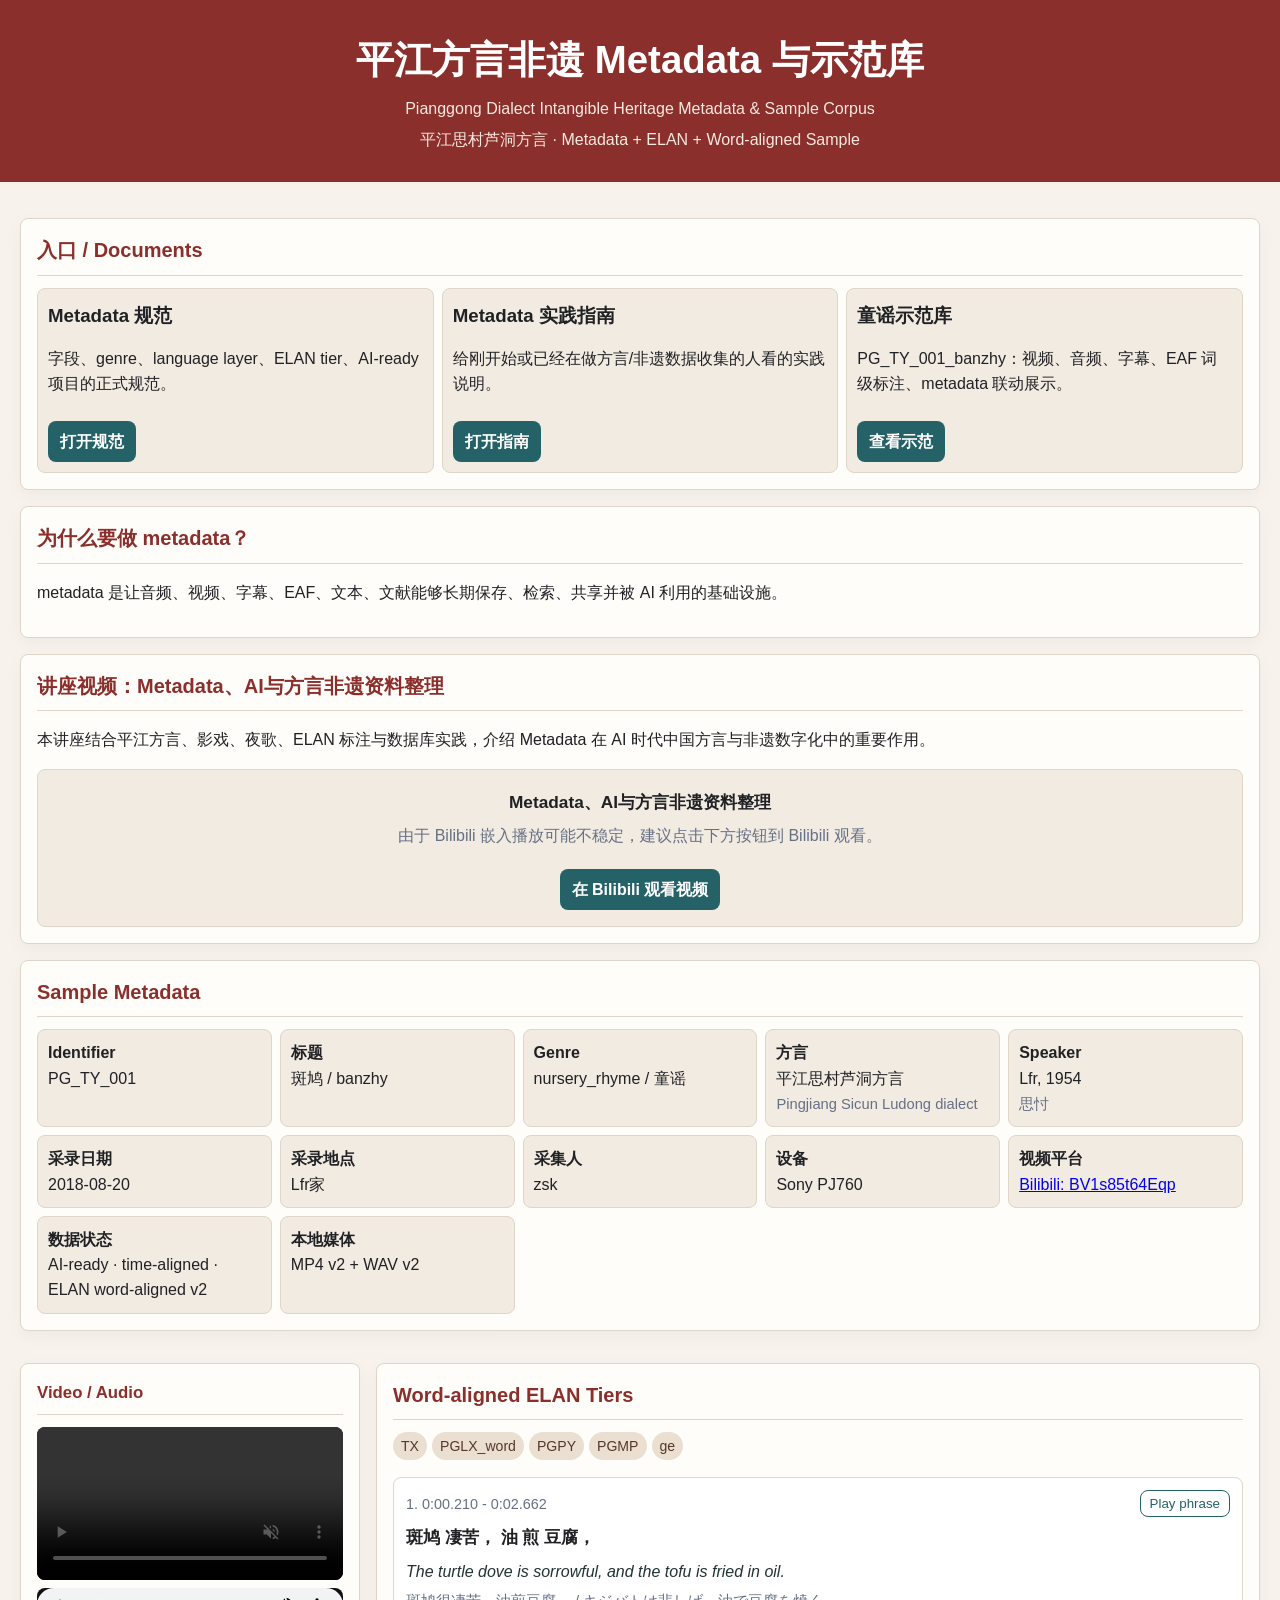
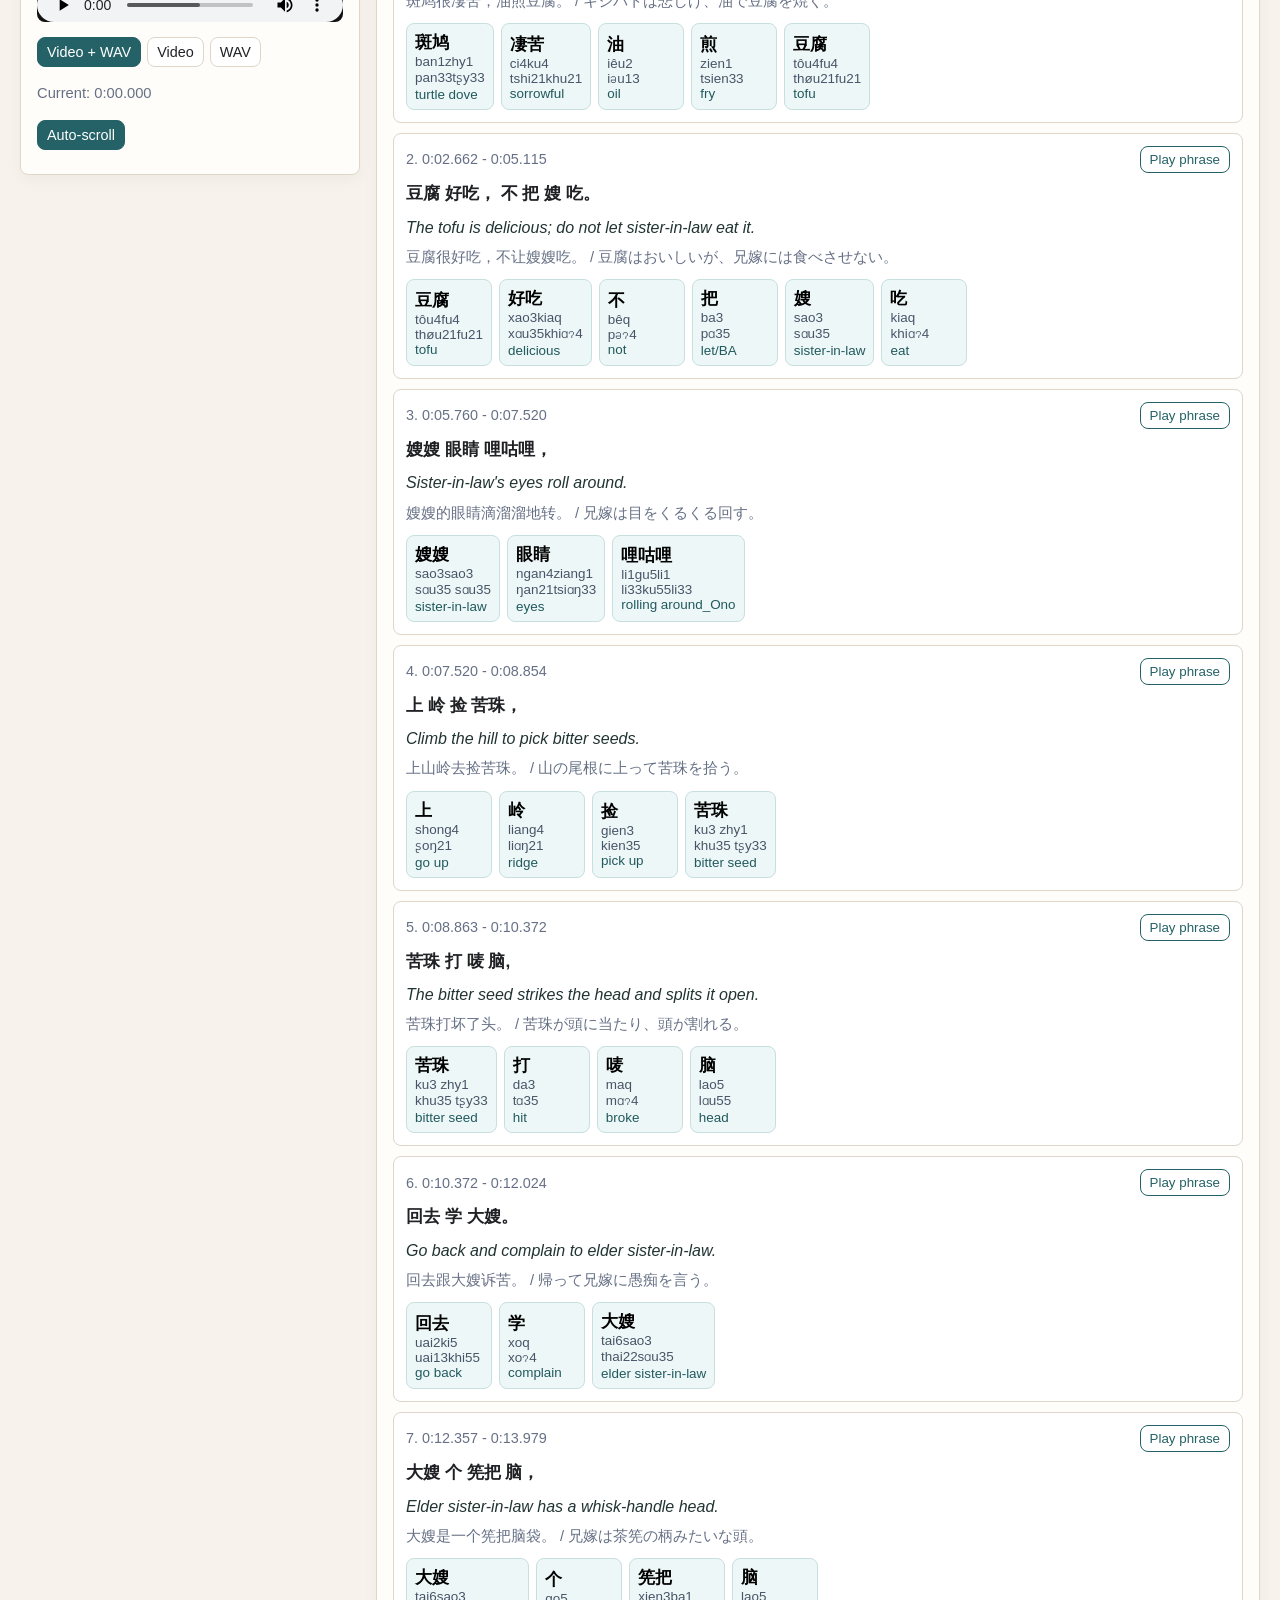
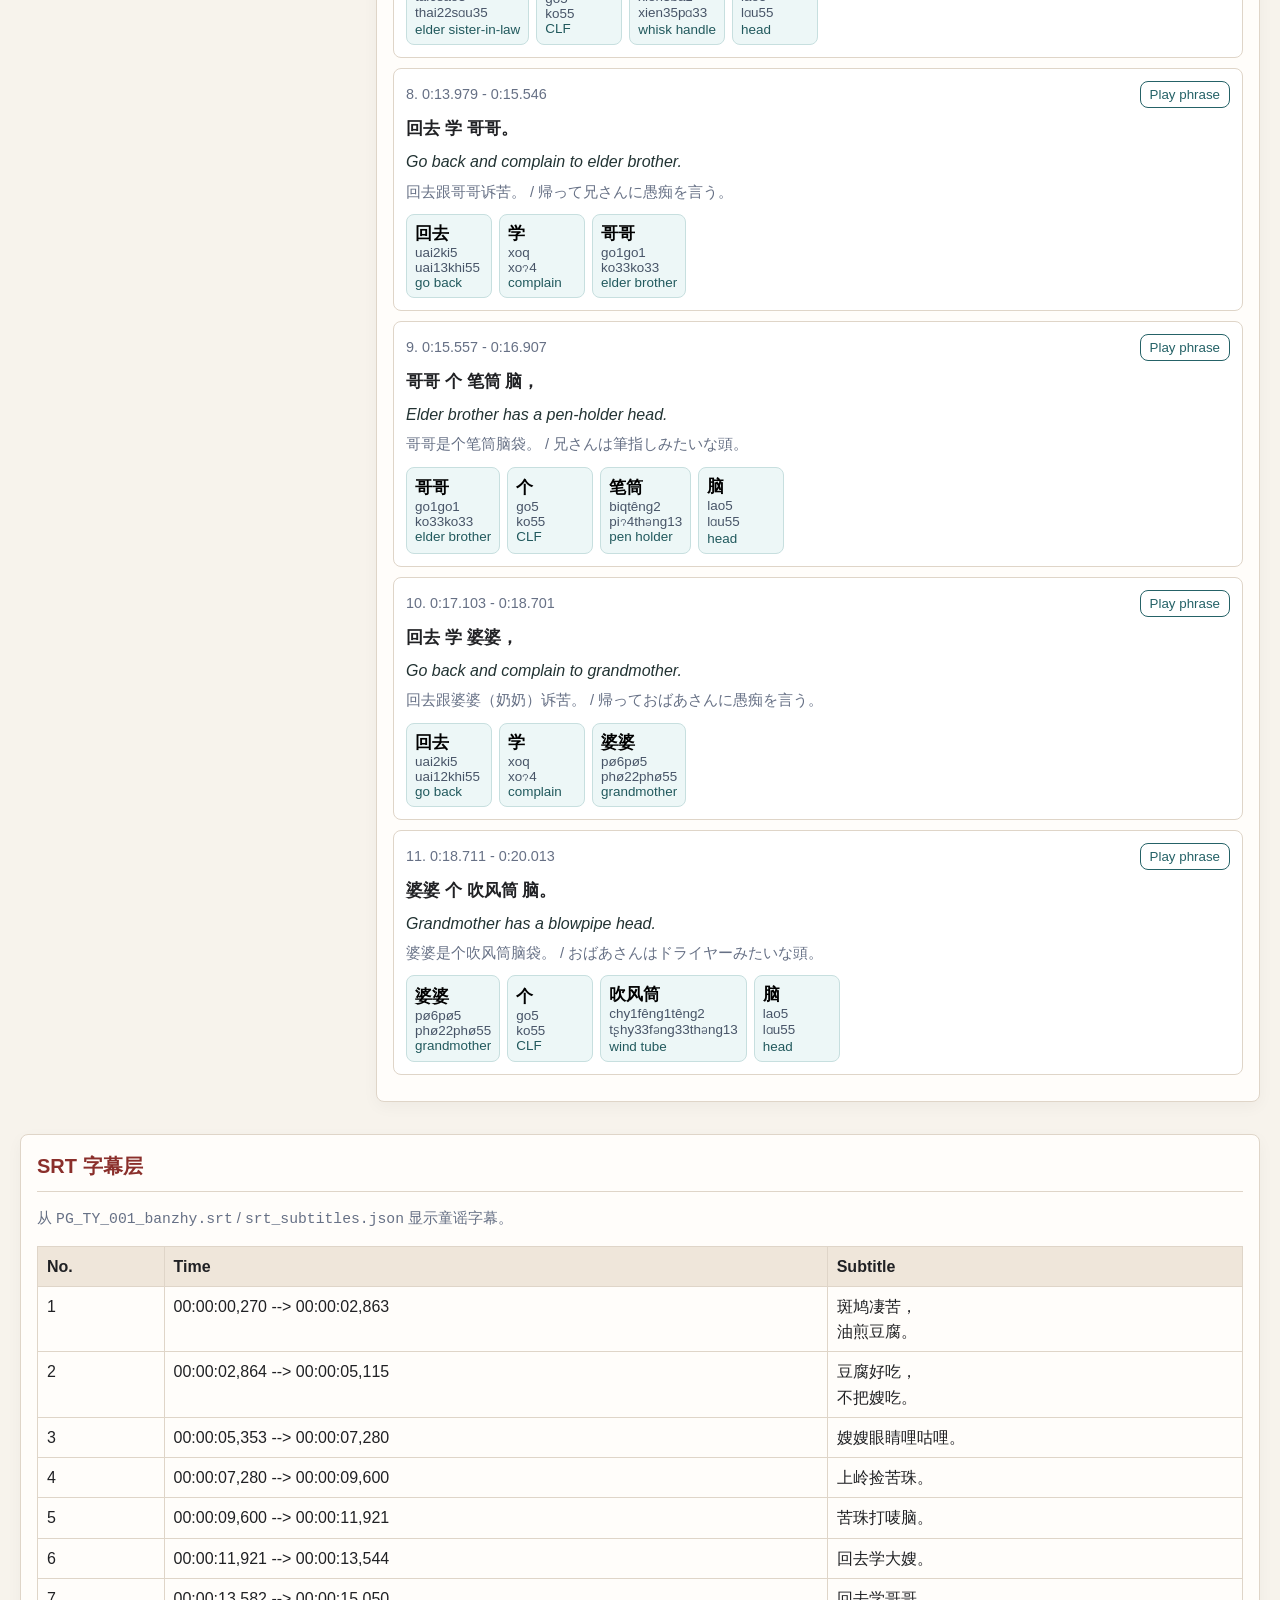
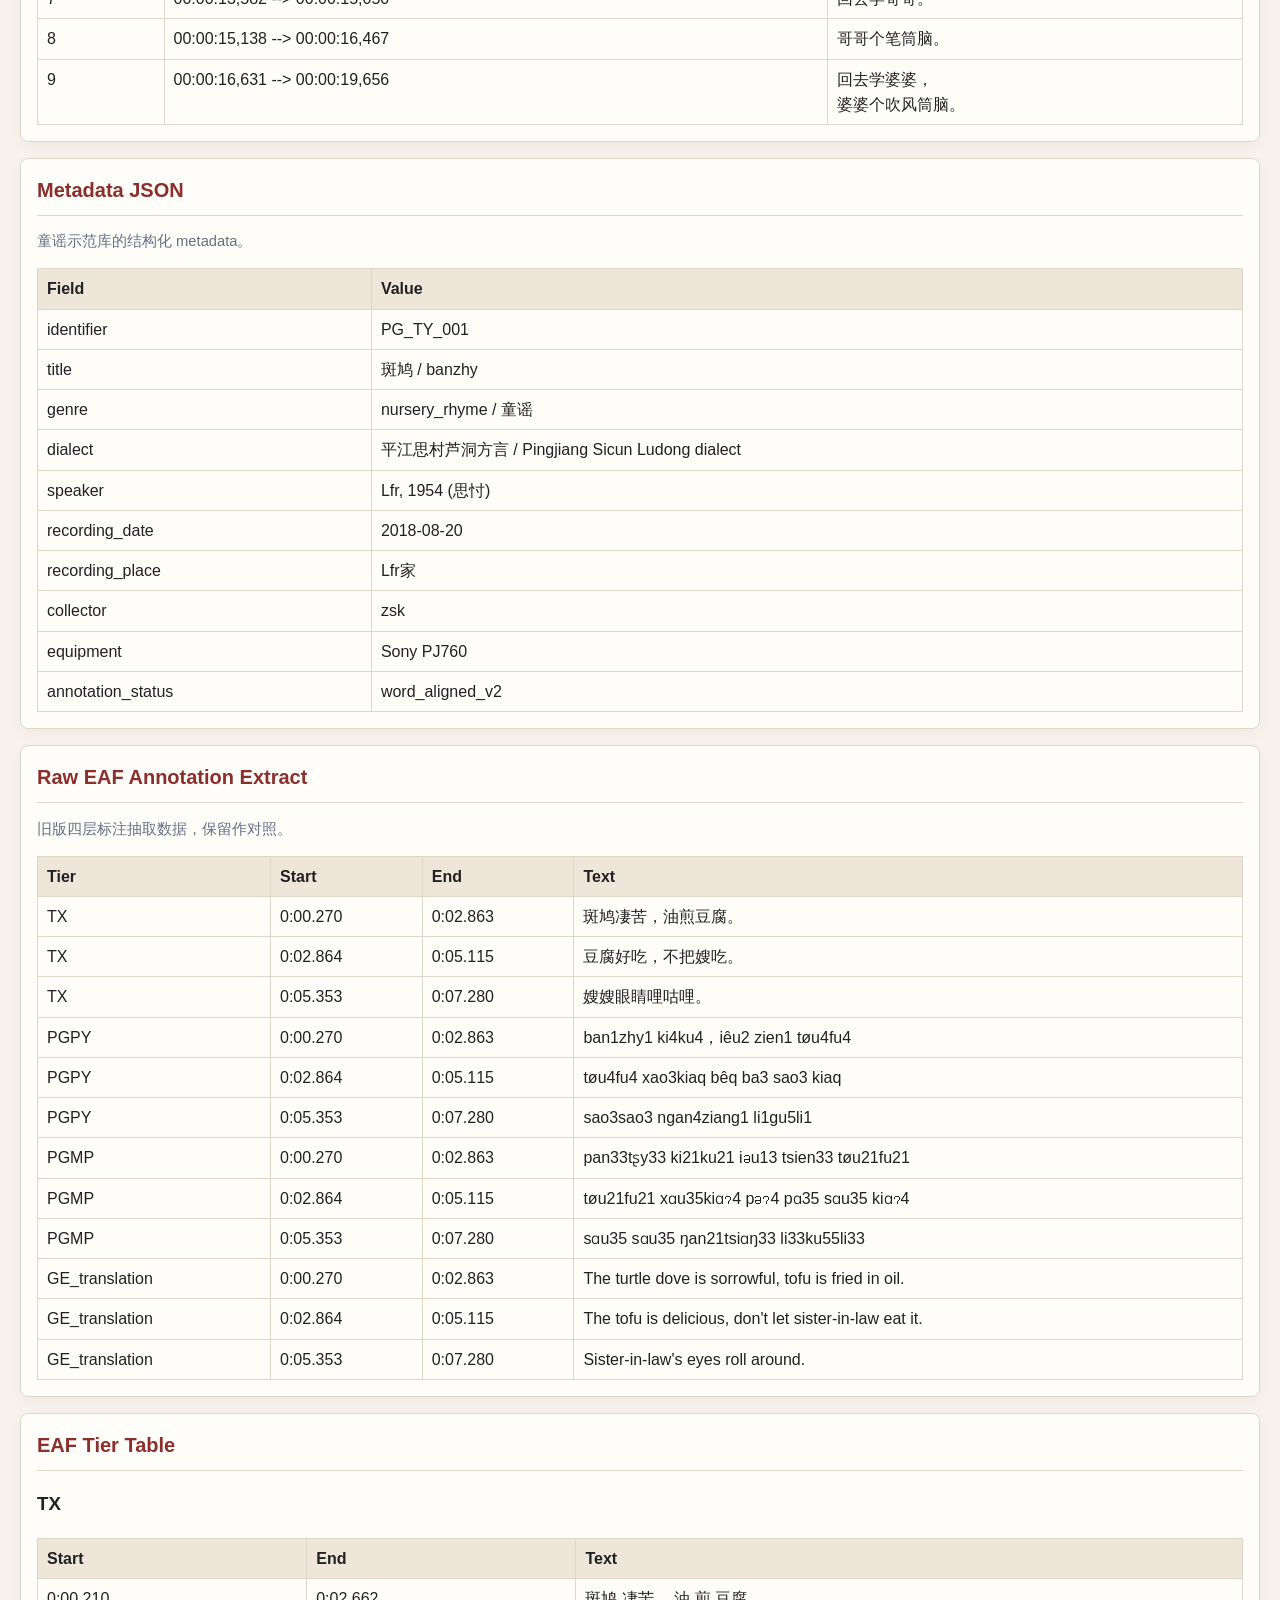
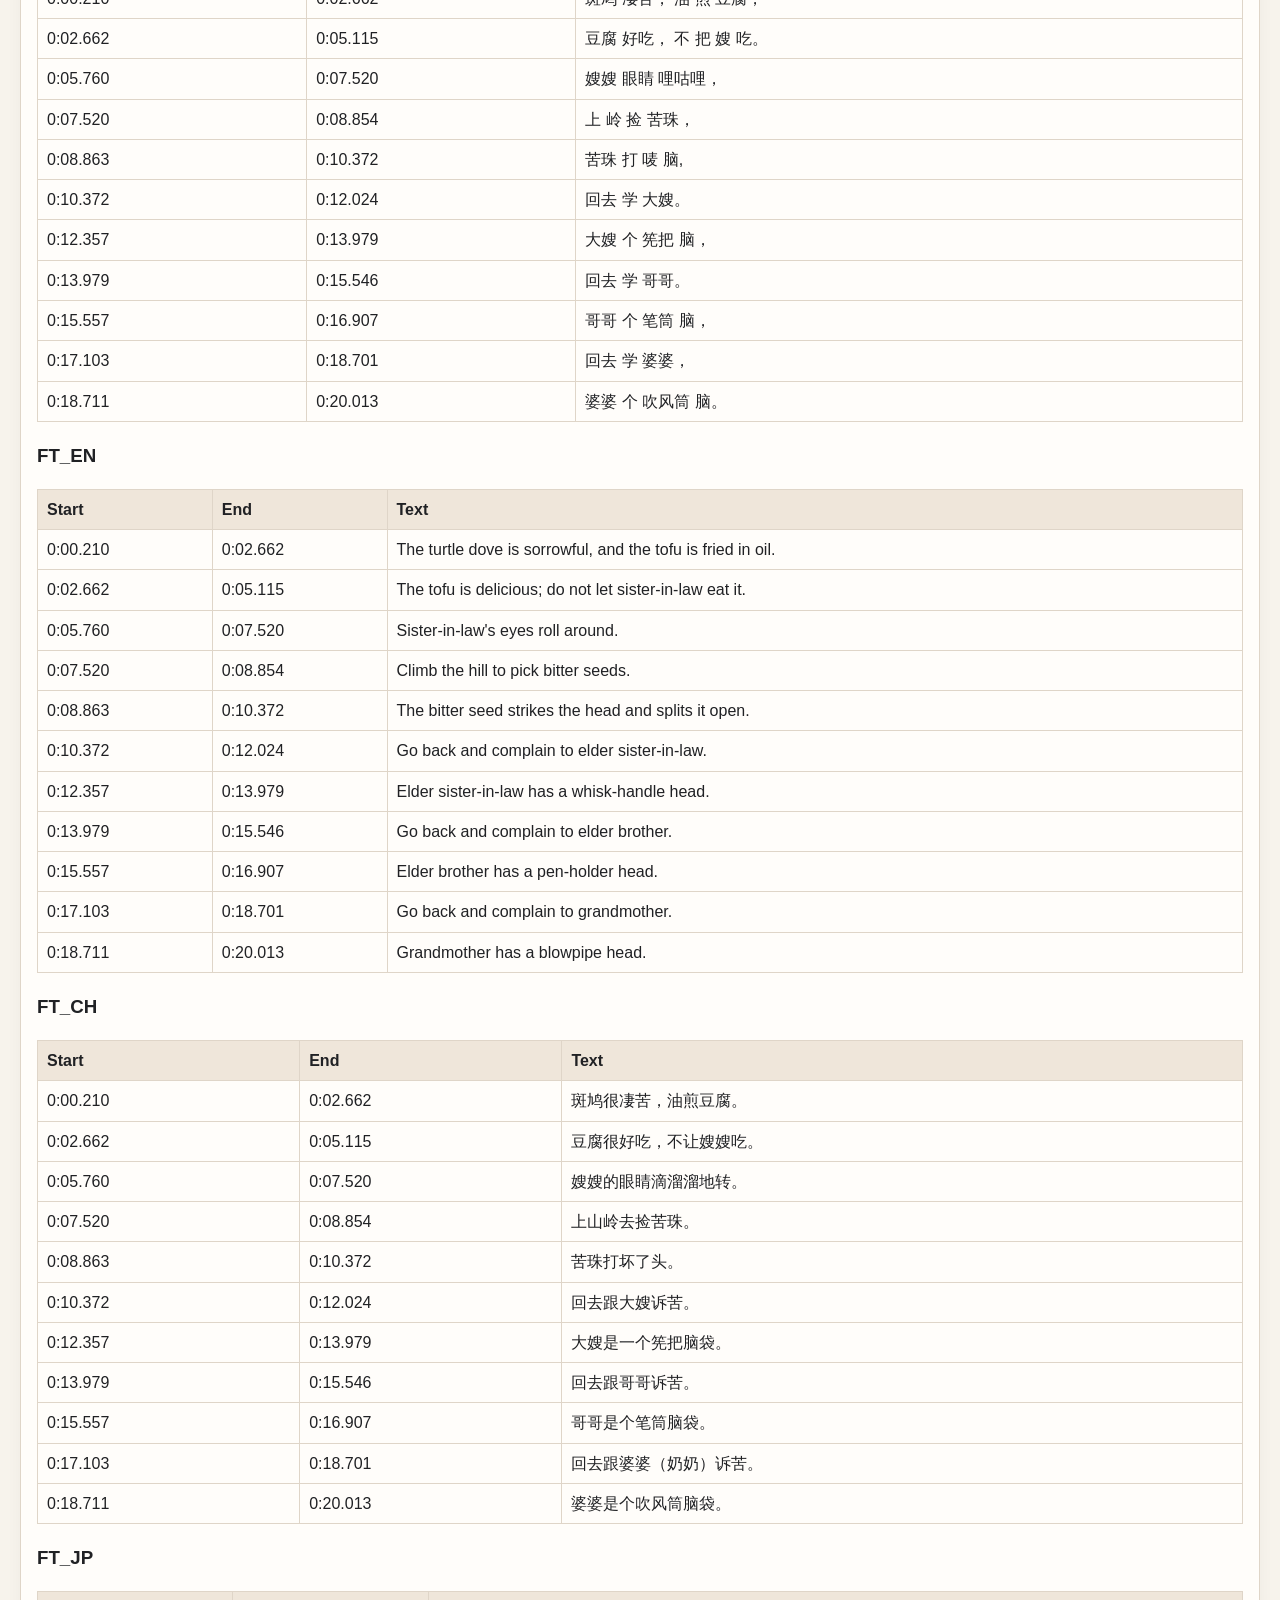
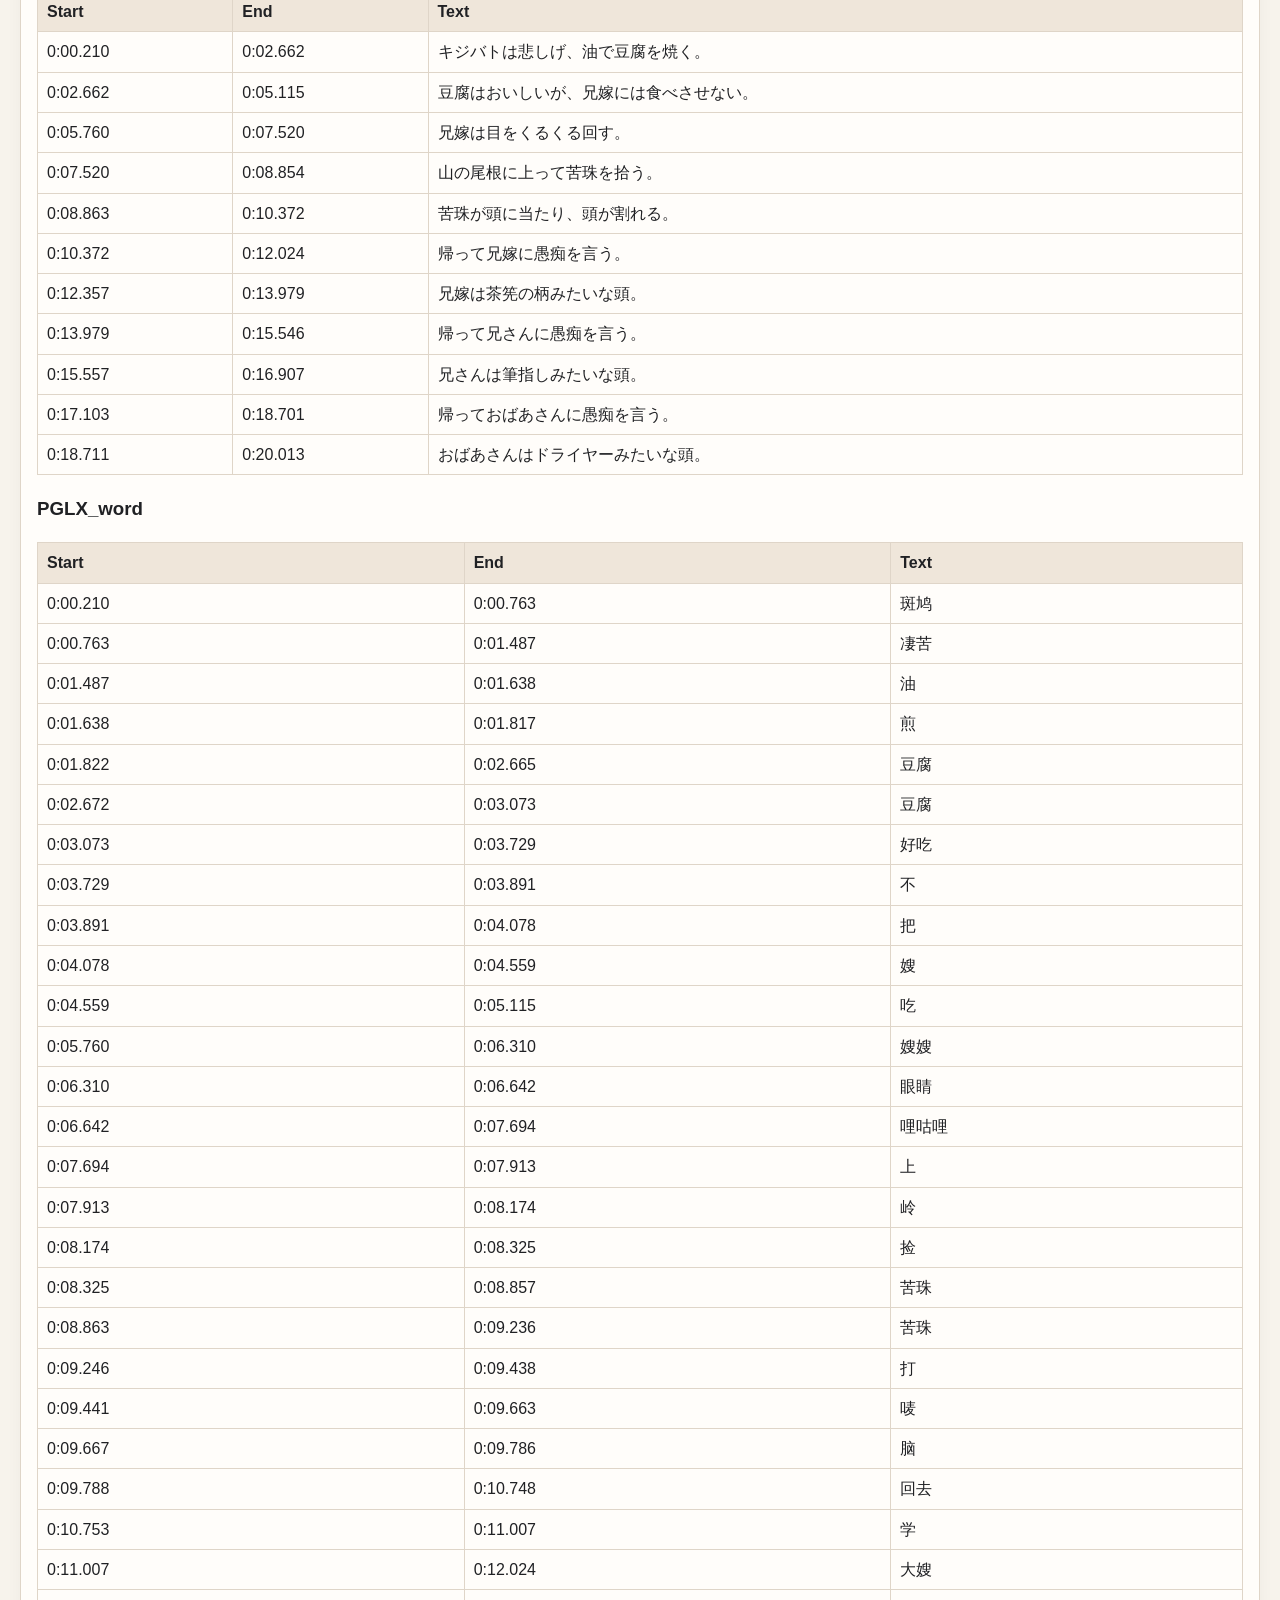
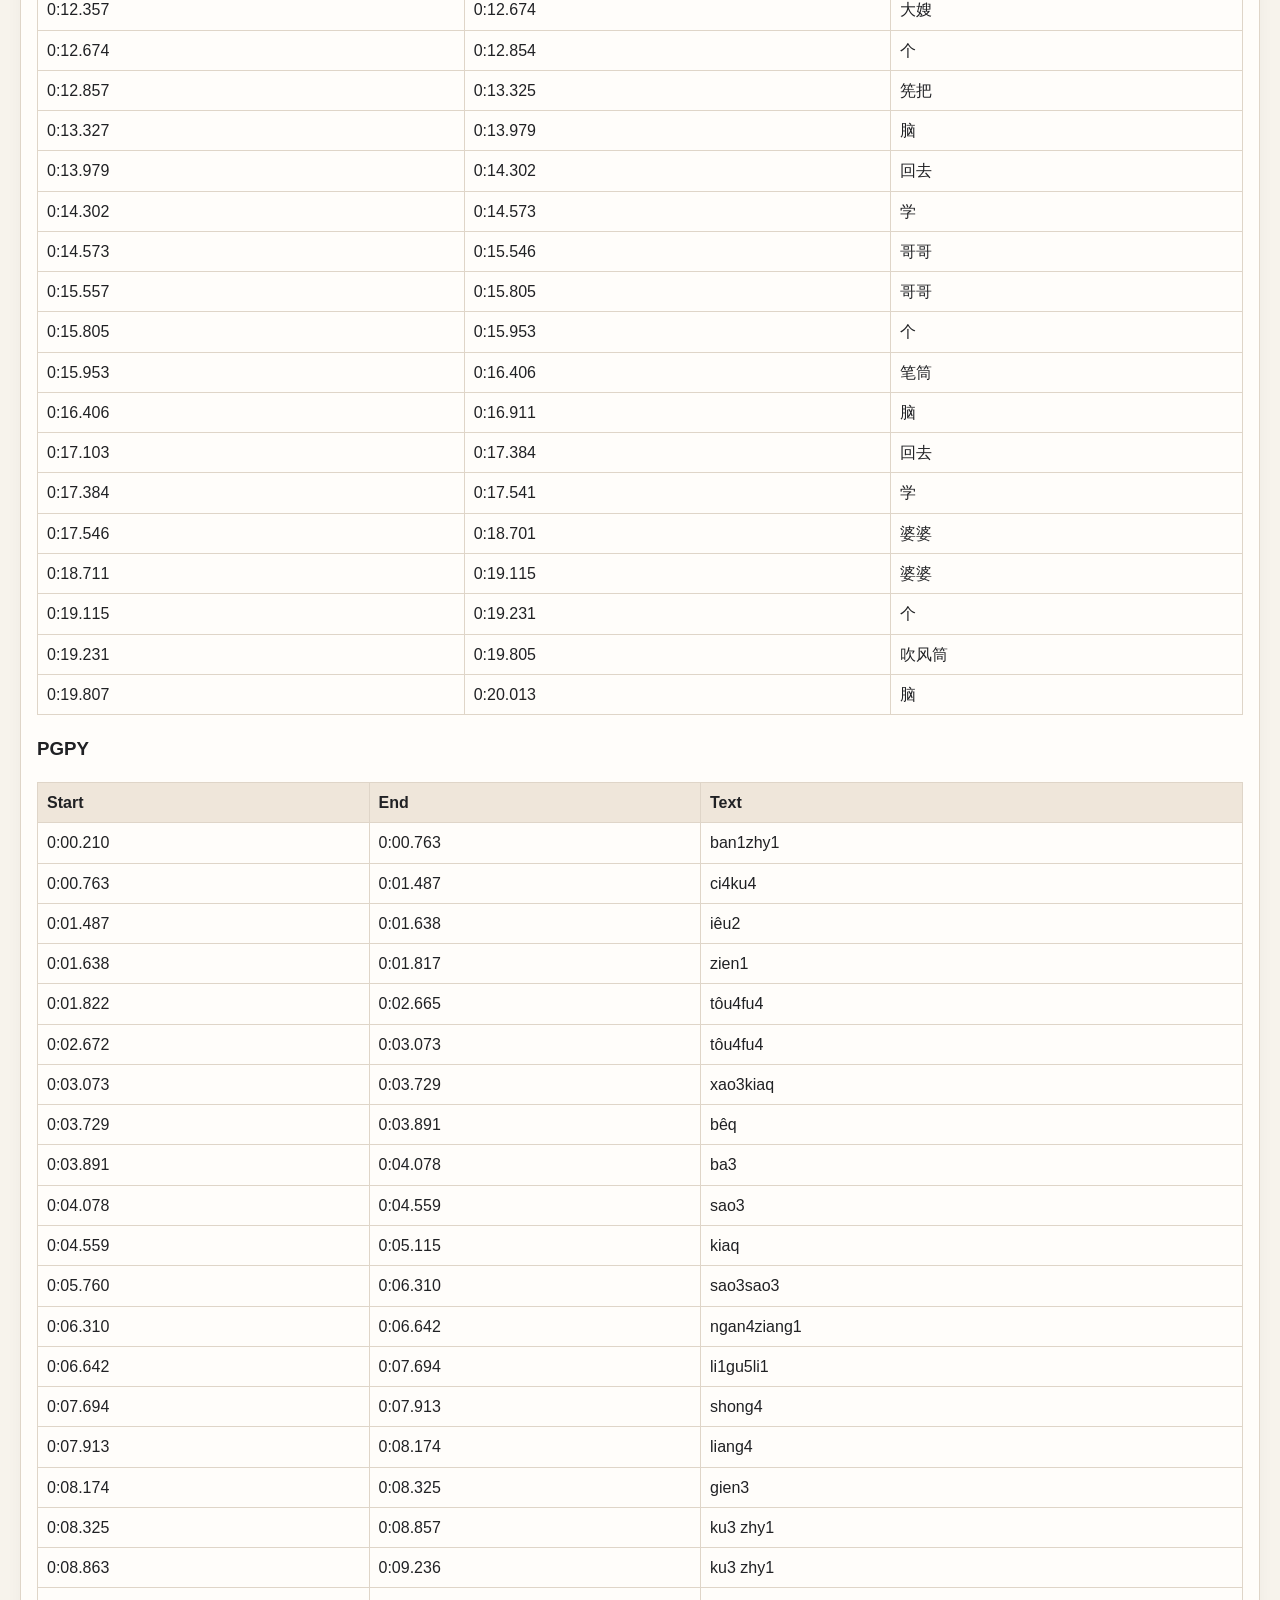
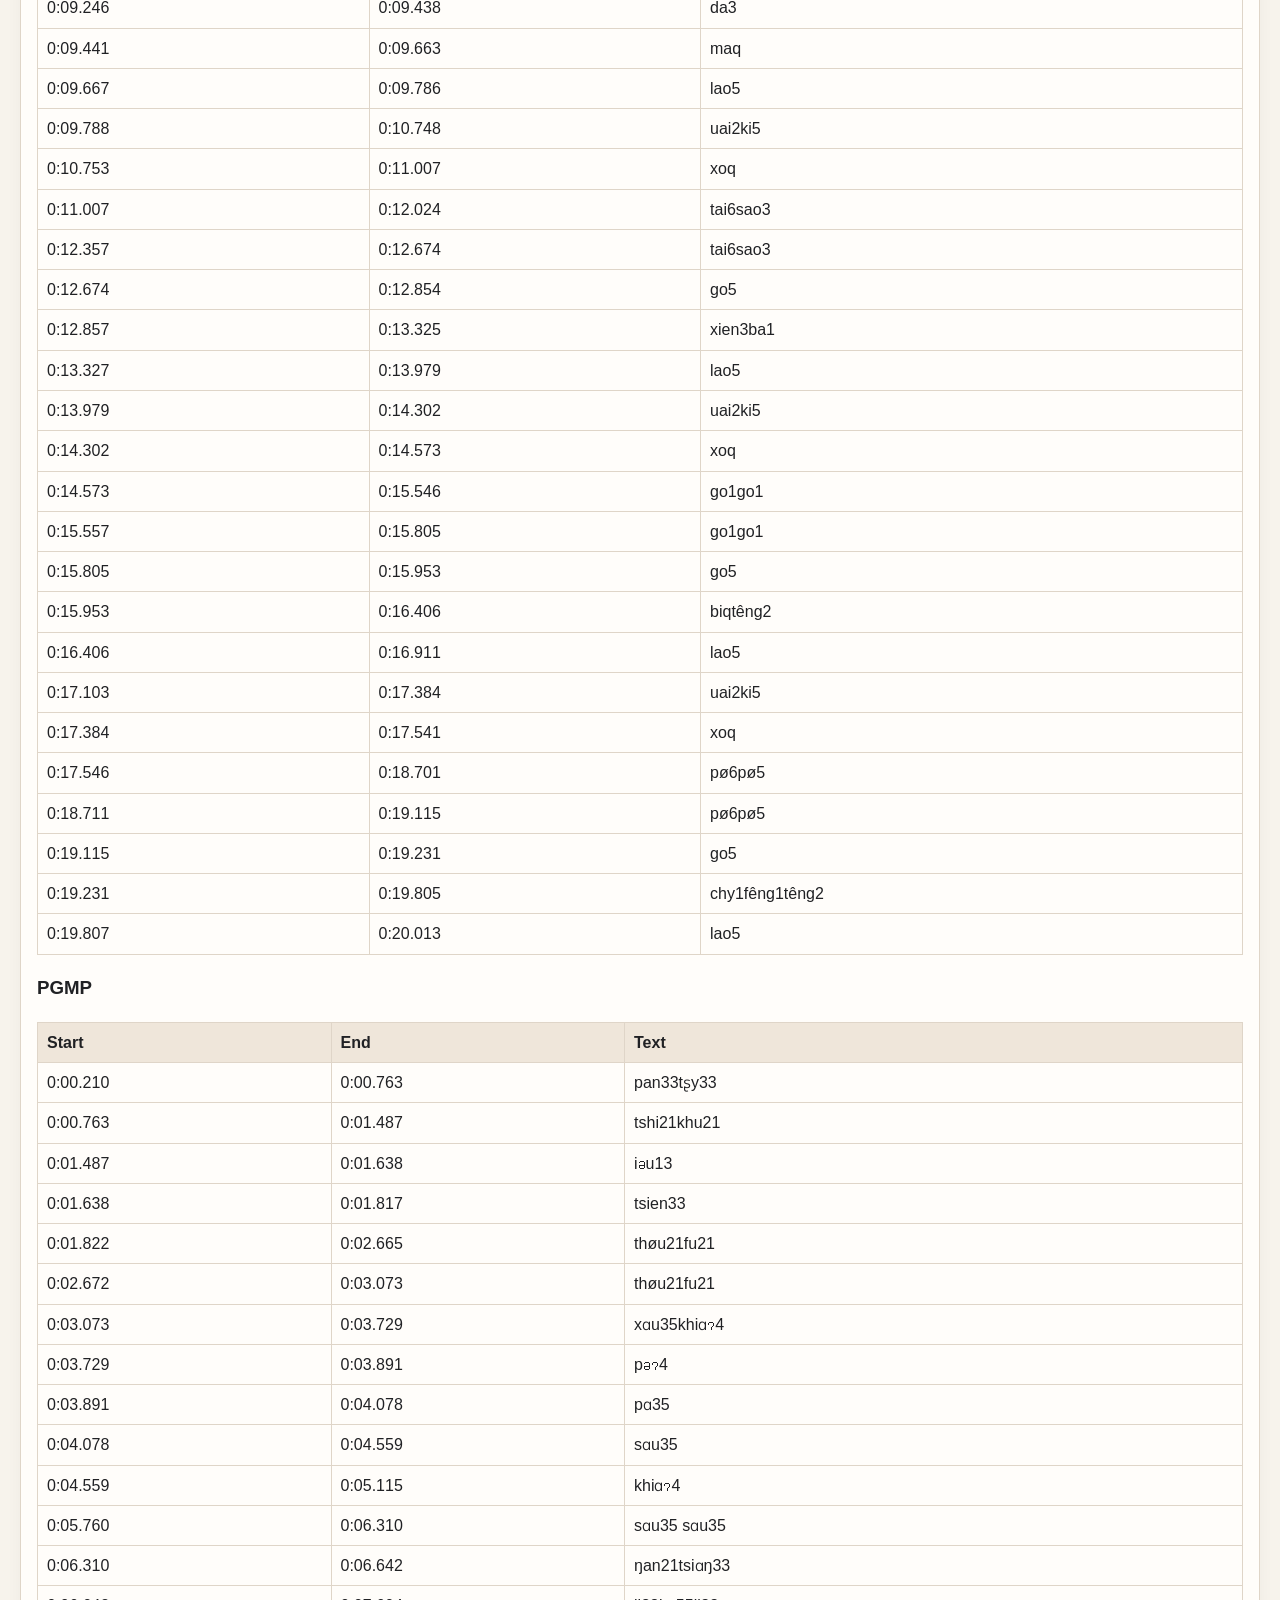
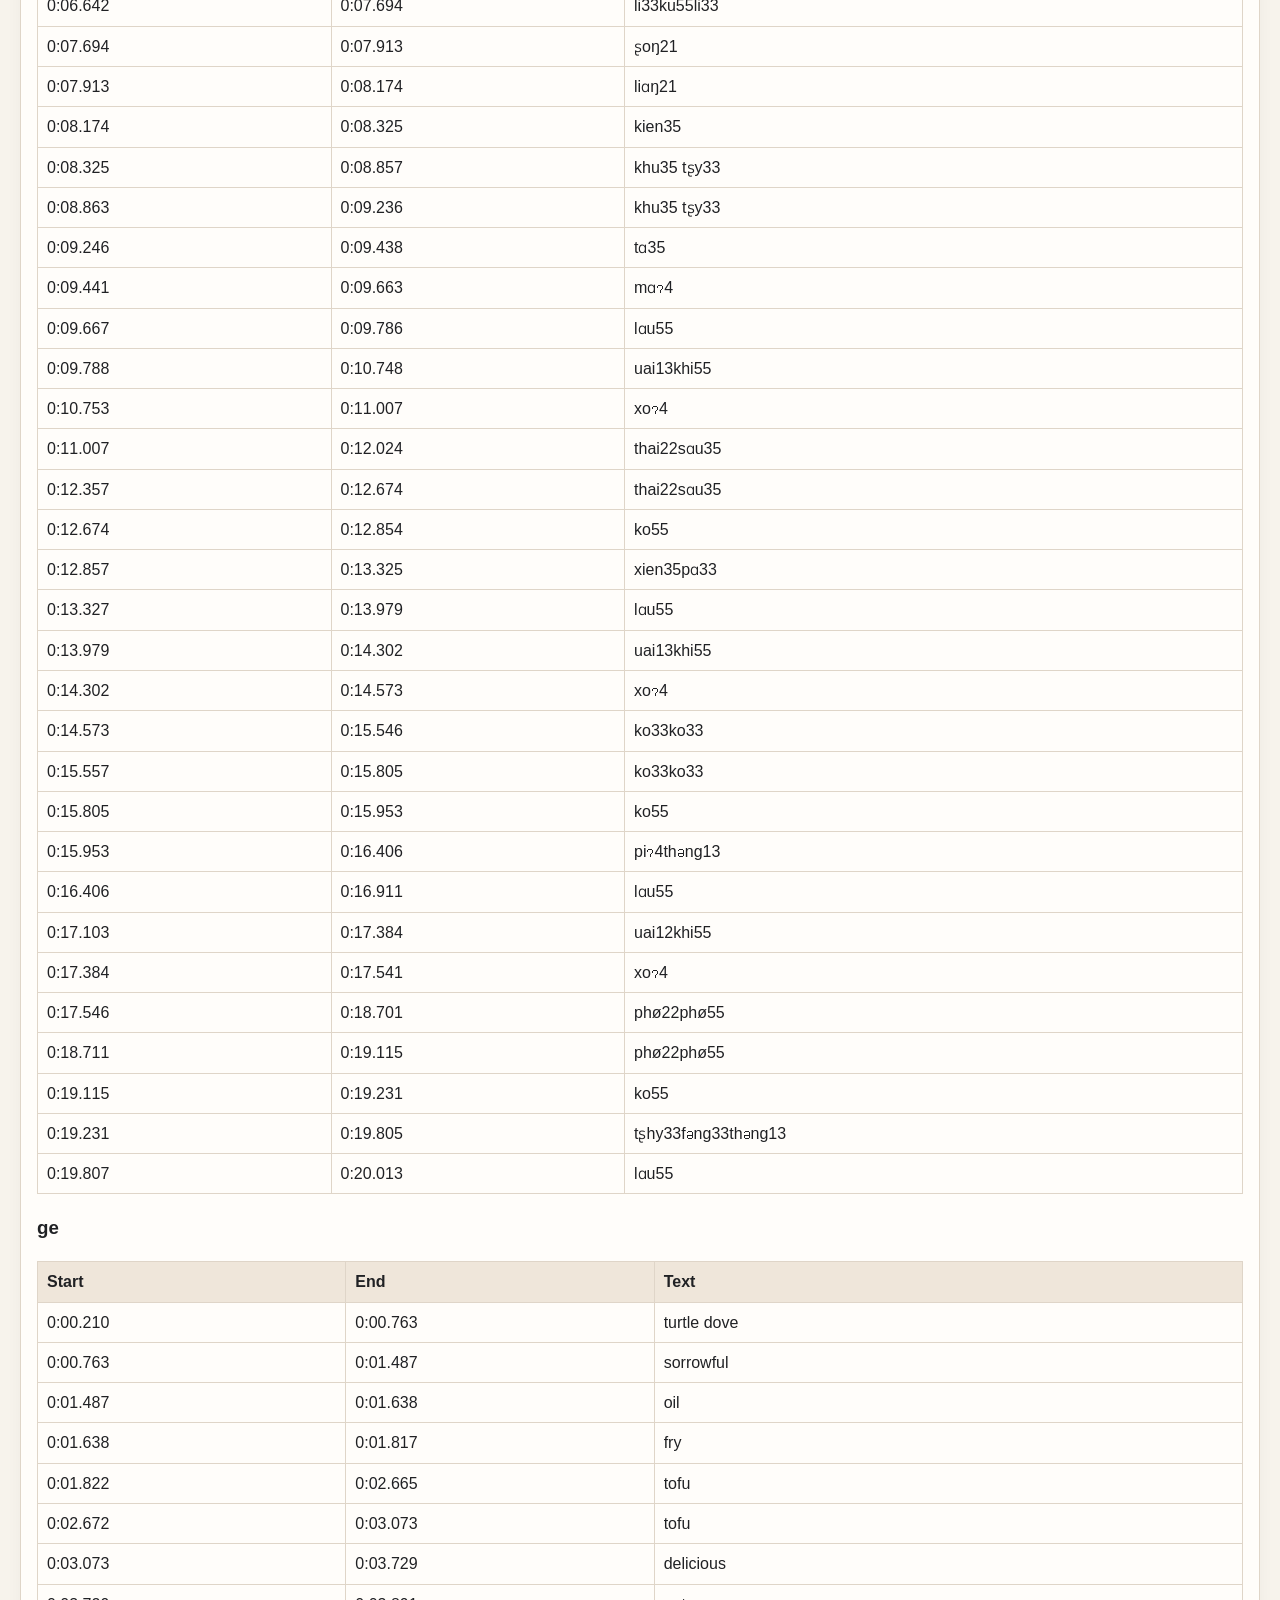
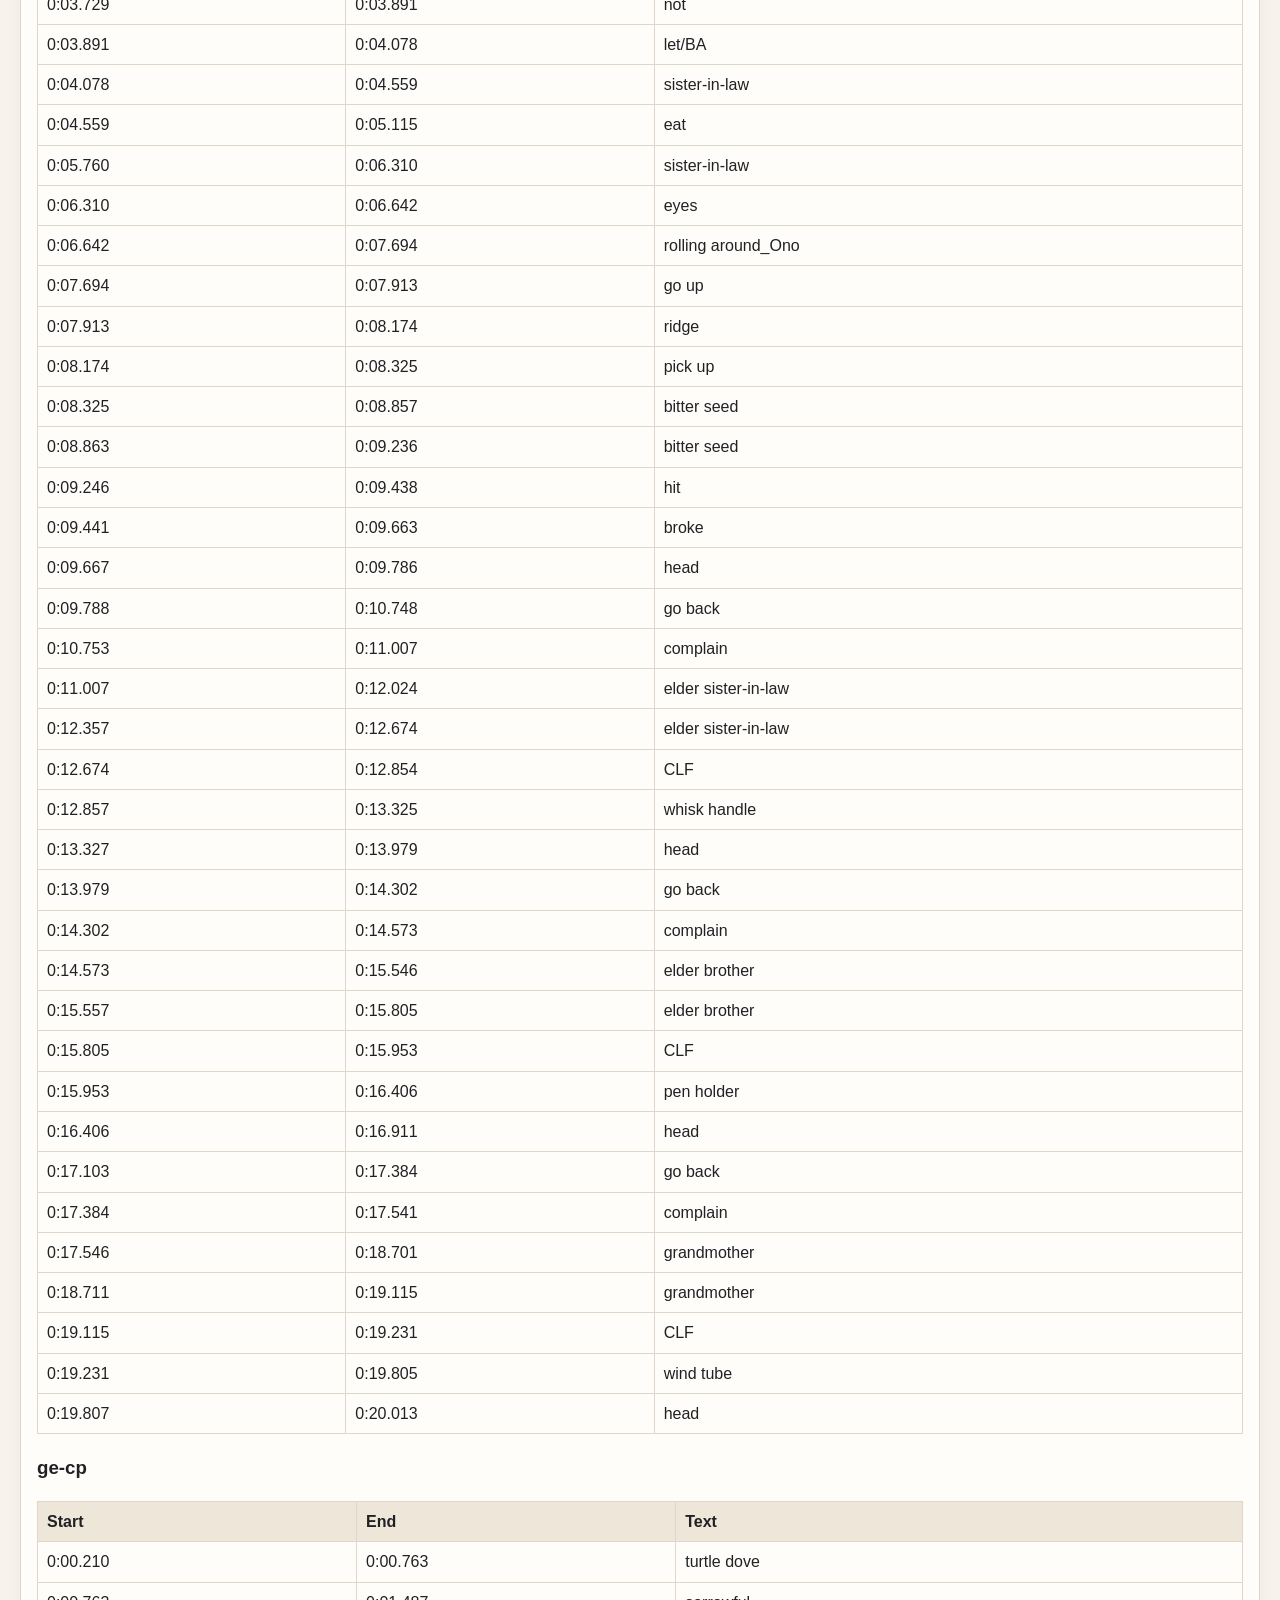
==== commit d15c428f: "Make sample video panel compact" ====
--- a/index.html
+++ b/index.html
@@ -9,9 +9,9 @@
 *{box-sizing:border-box}body{margin:0;background:var(--bg);color:var(--ink);font-family:-apple-system,BlinkMacSystemFont,"Segoe UI","Noto Sans SC","Noto Sans JP",Arial,sans-serif;line-height:1.58}
 header{background:#8a2f2b;color:white;padding:30px 20px;text-align:center}header h1{margin:0;font-size:clamp(1.55rem,3vw,2.4rem);letter-spacing:0}header p{margin:.35rem 0 0;color:#f7e9df}
 main{max-width:1360px;margin:auto;padding:20px}.panel{background:var(--paper);border:1px solid var(--line);border-radius:8px;padding:16px;margin:16px 0;box-shadow:0 5px 16px rgba(0,0,0,.04)}
-.layout{display:grid;grid-template-columns:minmax(330px,.86fr) minmax(420px,1.14fr);gap:16px;align-items:start}@media(max-width:920px){.layout{grid-template-columns:1fr}}
+.layout{display:grid;grid-template-columns:minmax(260px,340px) minmax(520px,1fr);gap:16px;align-items:start}@media(max-width:920px){.layout{grid-template-columns:1fr}}
 h2{color:var(--accent);margin:0 0 12px;border-bottom:1px solid var(--line);padding-bottom:8px;font-size:1.25rem}.meta,.cards{display:grid;grid-template-columns:repeat(auto-fit,minmax(210px,1fr));gap:8px}.meta div,.card{background:var(--soft);border:1px solid var(--line);border-radius:8px;padding:10px}.card h3{margin:.1rem 0 .45rem}.card a,.video-button{display:inline-block;margin-top:8px;color:white;background:var(--teal);padding:8px 12px;border-radius:8px;text-decoration:none;font-weight:700}.video-section{background:var(--paper);border:1px solid var(--line);border-radius:8px;padding:16px;margin:16px 0;box-shadow:0 5px 16px rgba(0,0,0,.04)}.video-card{background:var(--soft);border:1px solid var(--line);border-radius:8px;padding:16px;margin-top:12px;text-align:center}.video-title{font-size:1.08rem;font-weight:700;margin:.2rem 0}.video-note{color:var(--muted);margin:.4rem 0 .8rem}
-video,audio{width:100%;border-radius:8px;background:#111}audio{margin-top:10px}.mediaRow{position:sticky;top:12px}.controls{display:flex;flex-wrap:wrap;gap:8px;margin:10px 0}.controls button{border:1px solid var(--line);background:white;color:var(--ink);border-radius:8px;padding:8px 11px;cursor:pointer}.controls button.active{background:var(--teal);border-color:var(--teal);color:white}
+video,audio{width:100%;border-radius:8px;background:#111}video{display:block;max-height:220px;object-fit:contain}audio{height:34px;margin-top:8px}.mediaRow{position:sticky;top:12px;max-height:calc(100vh - 24px);overflow:auto}.mediaRow h2{font-size:1.05rem}.controls{display:flex;flex-wrap:wrap;gap:6px;margin:8px 0}.controls button{border:1px solid var(--line);background:white;color:var(--ink);border-radius:8px;padding:6px 9px;cursor:pointer;font-size:.9rem}.controls button.active{background:var(--teal);border-color:var(--teal);color:white}@media(max-width:920px){video{max-height:190px}.mediaRow{position:static;max-height:none}}
 .phrase{border:1px solid var(--line);background:white;border-radius:8px;padding:12px;margin:10px 0}.phrase.active{background:var(--active);border-color:#c99100}.phraseHead{display:flex;justify-content:space-between;gap:10px;align-items:center;color:var(--muted);font-size:.9rem}.playPhrase{border:1px solid var(--teal);background:white;color:var(--teal);border-radius:8px;padding:5px 9px;cursor:pointer}.tx{font-size:1.08rem;font-weight:700;margin:7px 0}.translation{color:#344054;margin:6px 0}.translation i{color:#233}.words{display:flex;flex-wrap:wrap;gap:7px;margin-top:10px}.word{border:1px solid #c7dfdf;background:var(--word);border-radius:8px;padding:7px 8px;min-width:86px;cursor:pointer;text-align:left}.word:hover,.playPhrase:hover{transform:translateY(-1px);box-shadow:0 4px 10px rgba(0,0,0,.08)}.word.active{background:var(--wordActive);border-color:#b98400}.han{font-size:1.05rem;font-weight:700}.roman,.ipa,.gloss{display:block;font-size:.84rem;color:#475467}.ipa{font-family:"Charis SIL","Doulos SIL","Noto Sans",sans-serif}.gloss{color:#21595d}.small{color:var(--muted);font-size:.92rem}.badge{display:inline-block;background:#eadfd1;color:#56382b;padding:3px 8px;border-radius:999px;margin:0 5px 7px 0;font-size:.88rem}
 table{width:100%;border-collapse:collapse;margin-top:10px}th,td{border:1px solid var(--line);padding:7px 9px;text-align:left;vertical-align:top}th{background:#efe6da}.downloads a{display:inline-block;margin:6px 7px 6px 0;padding:8px 12px;background:var(--teal);color:#fff;text-decoration:none;border-radius:8px}footer{text-align:center;color:var(--muted);padding:28px}
 </style>
@@ -2642,3 +2642,4 @@
 
 
 
+
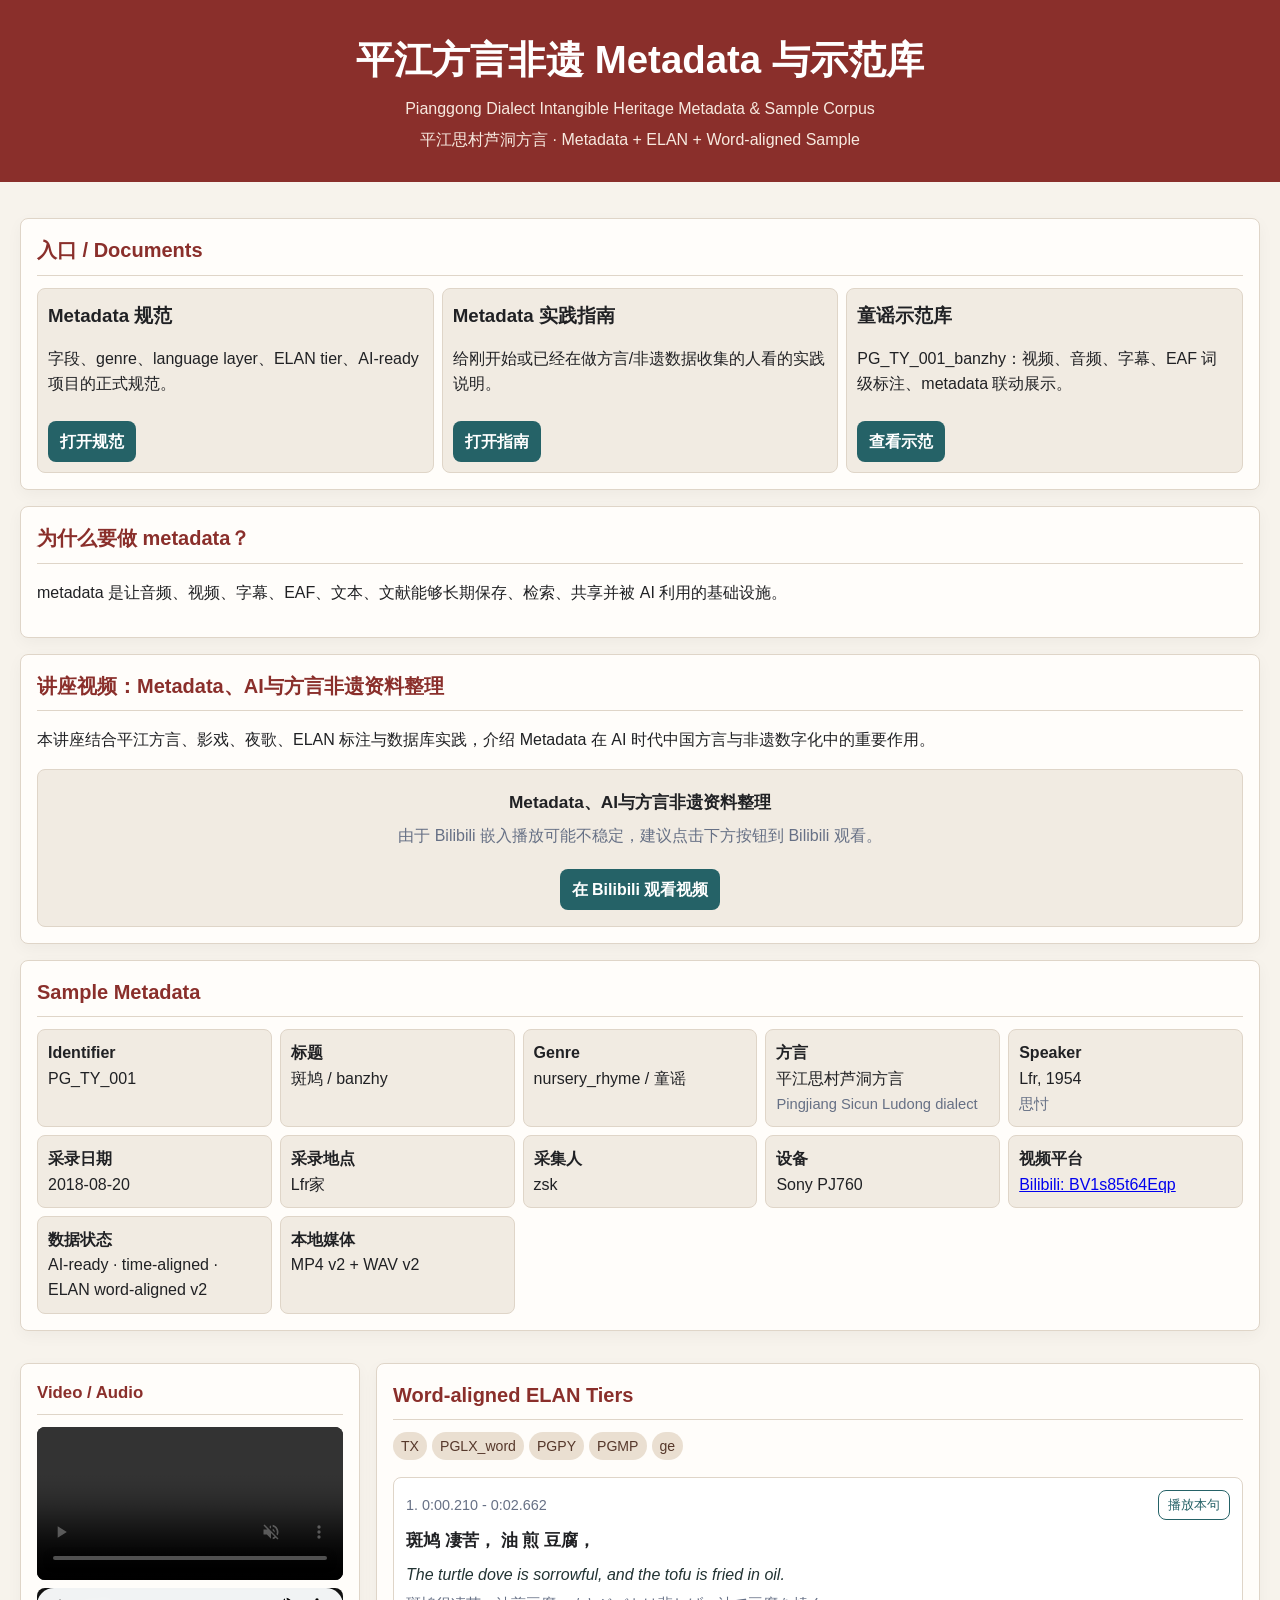
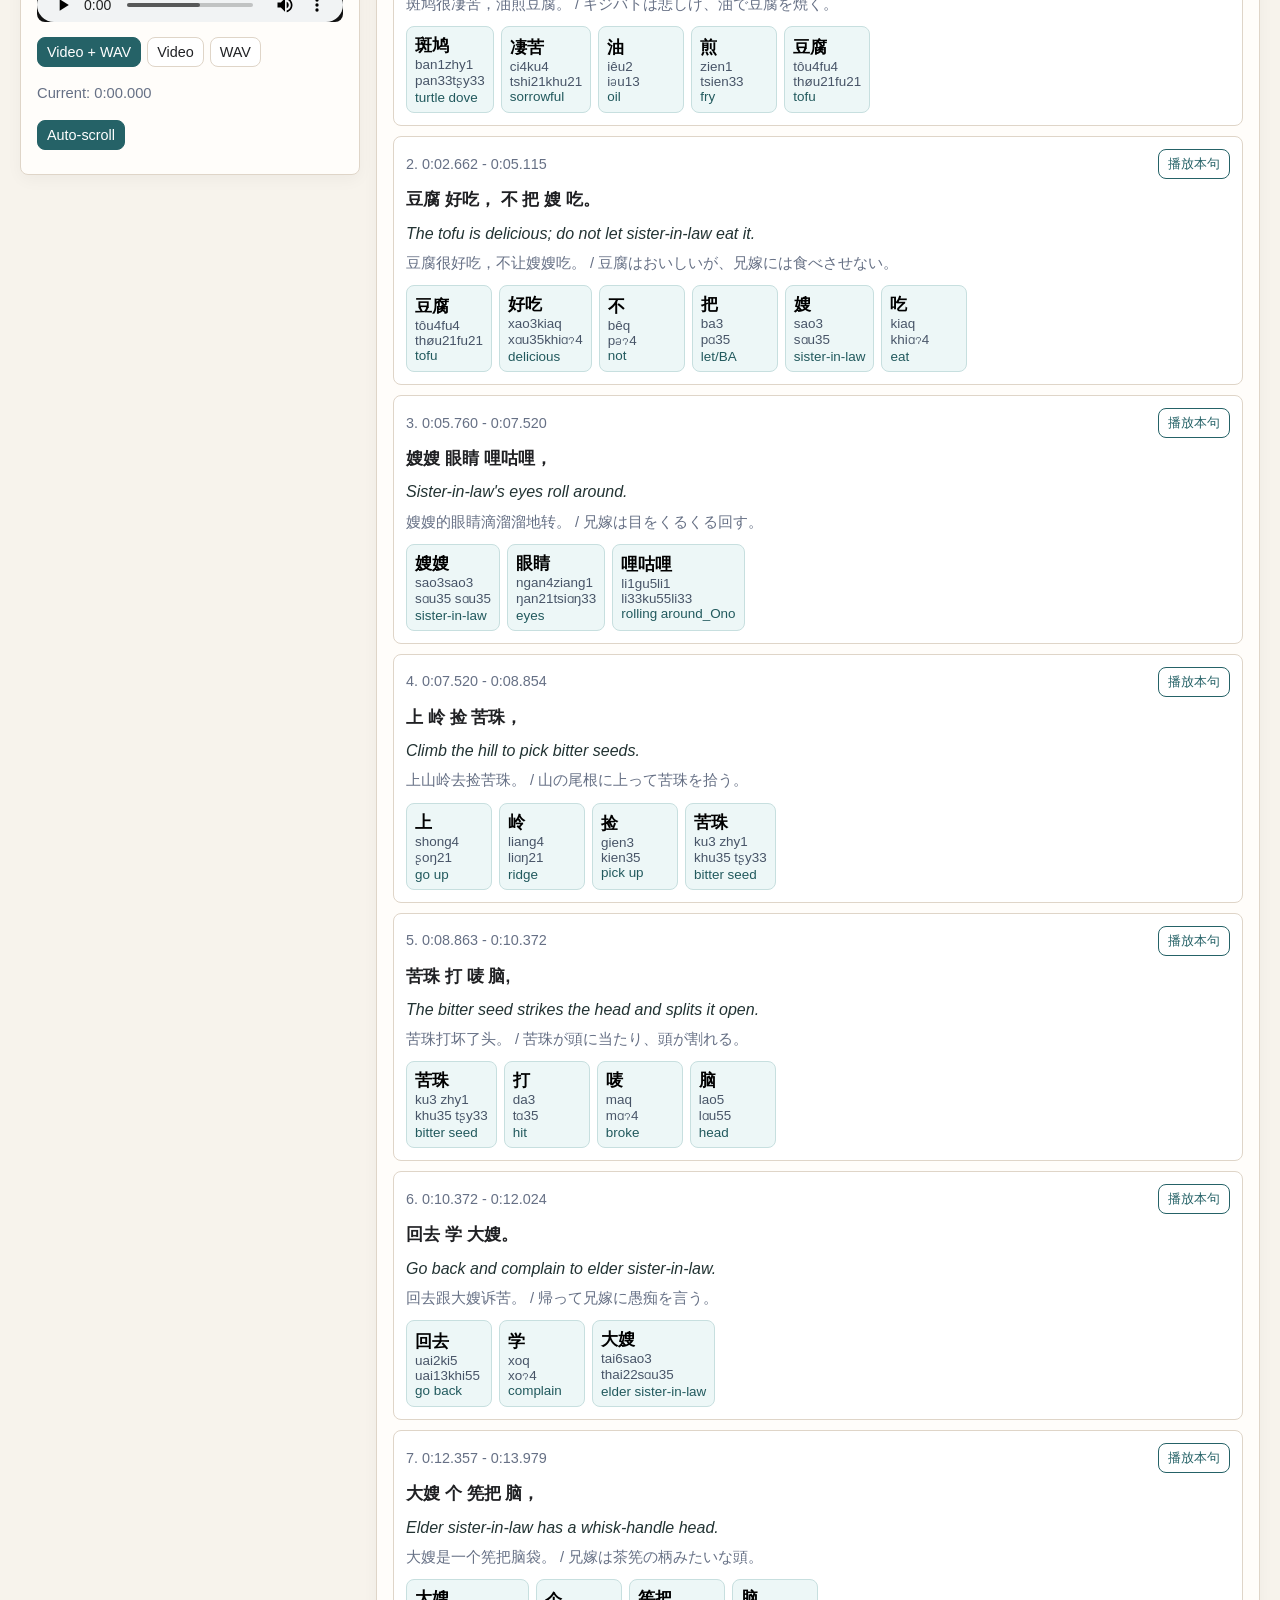
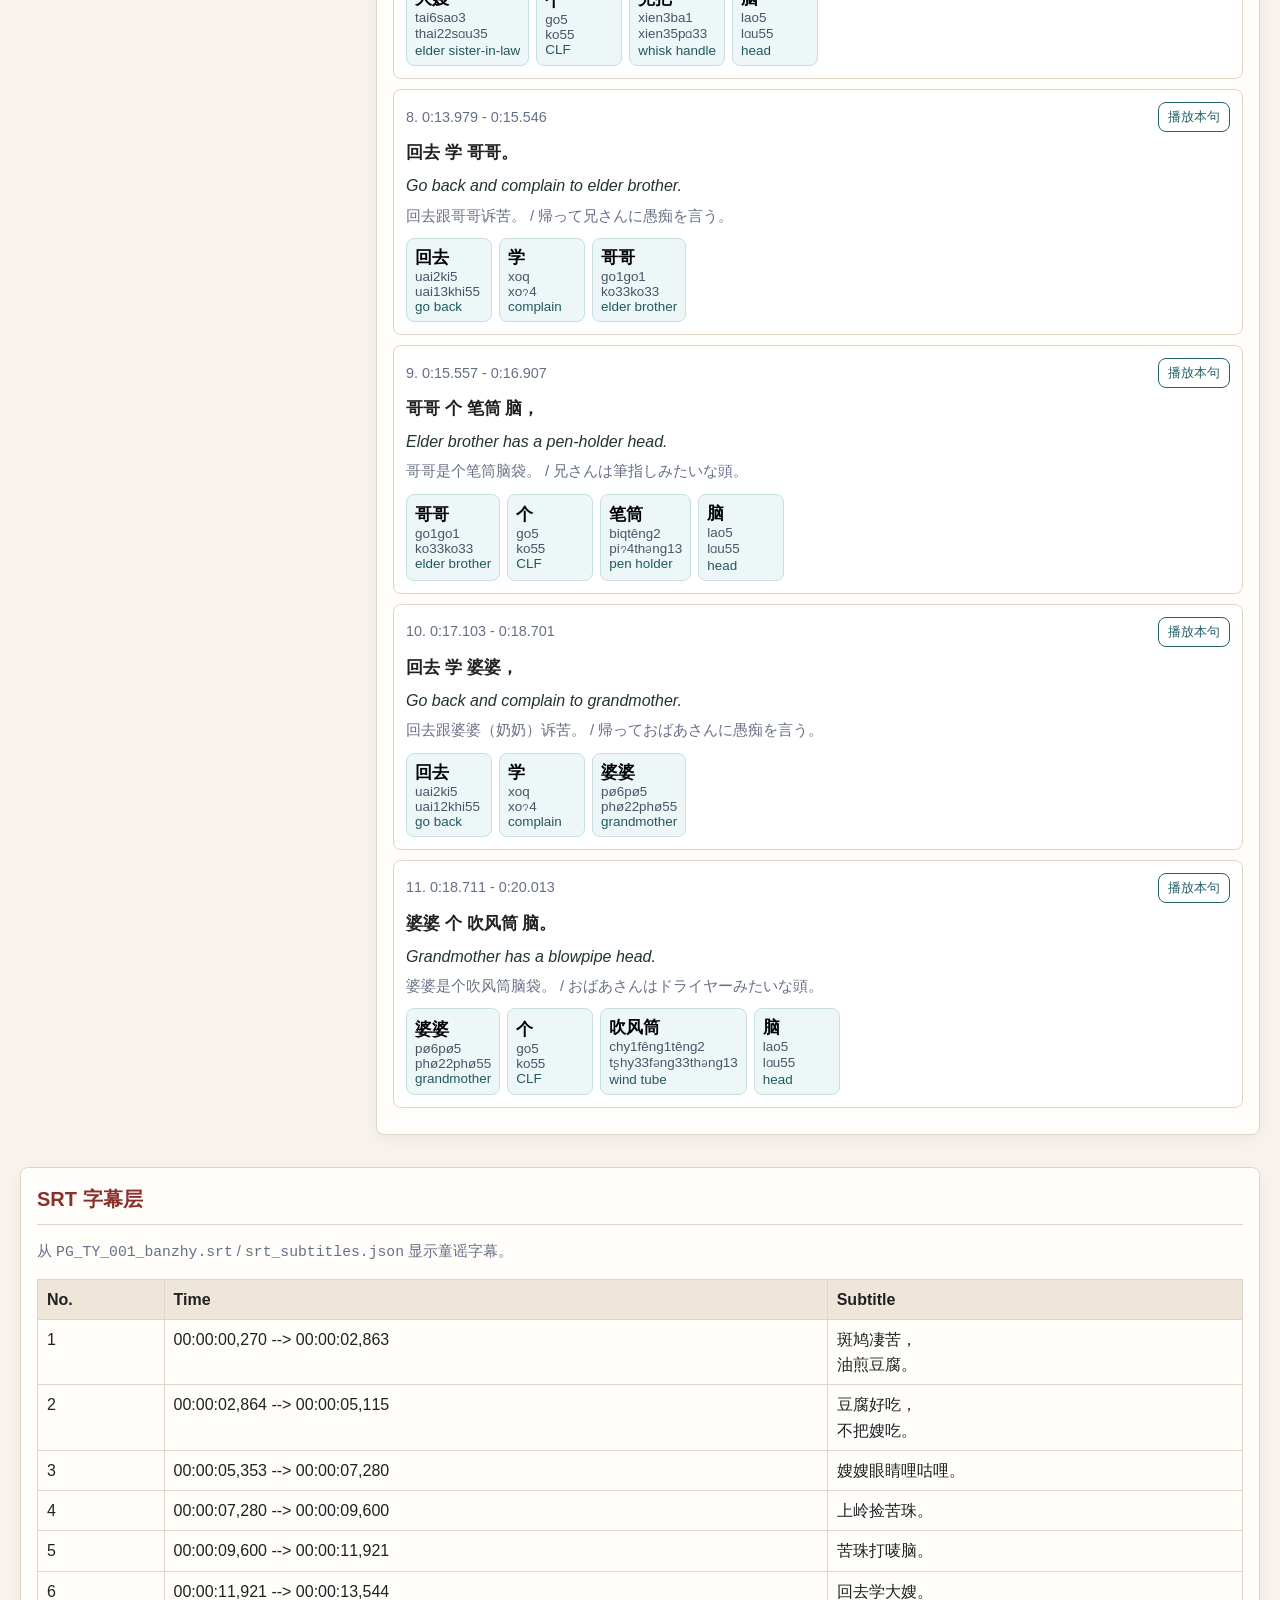
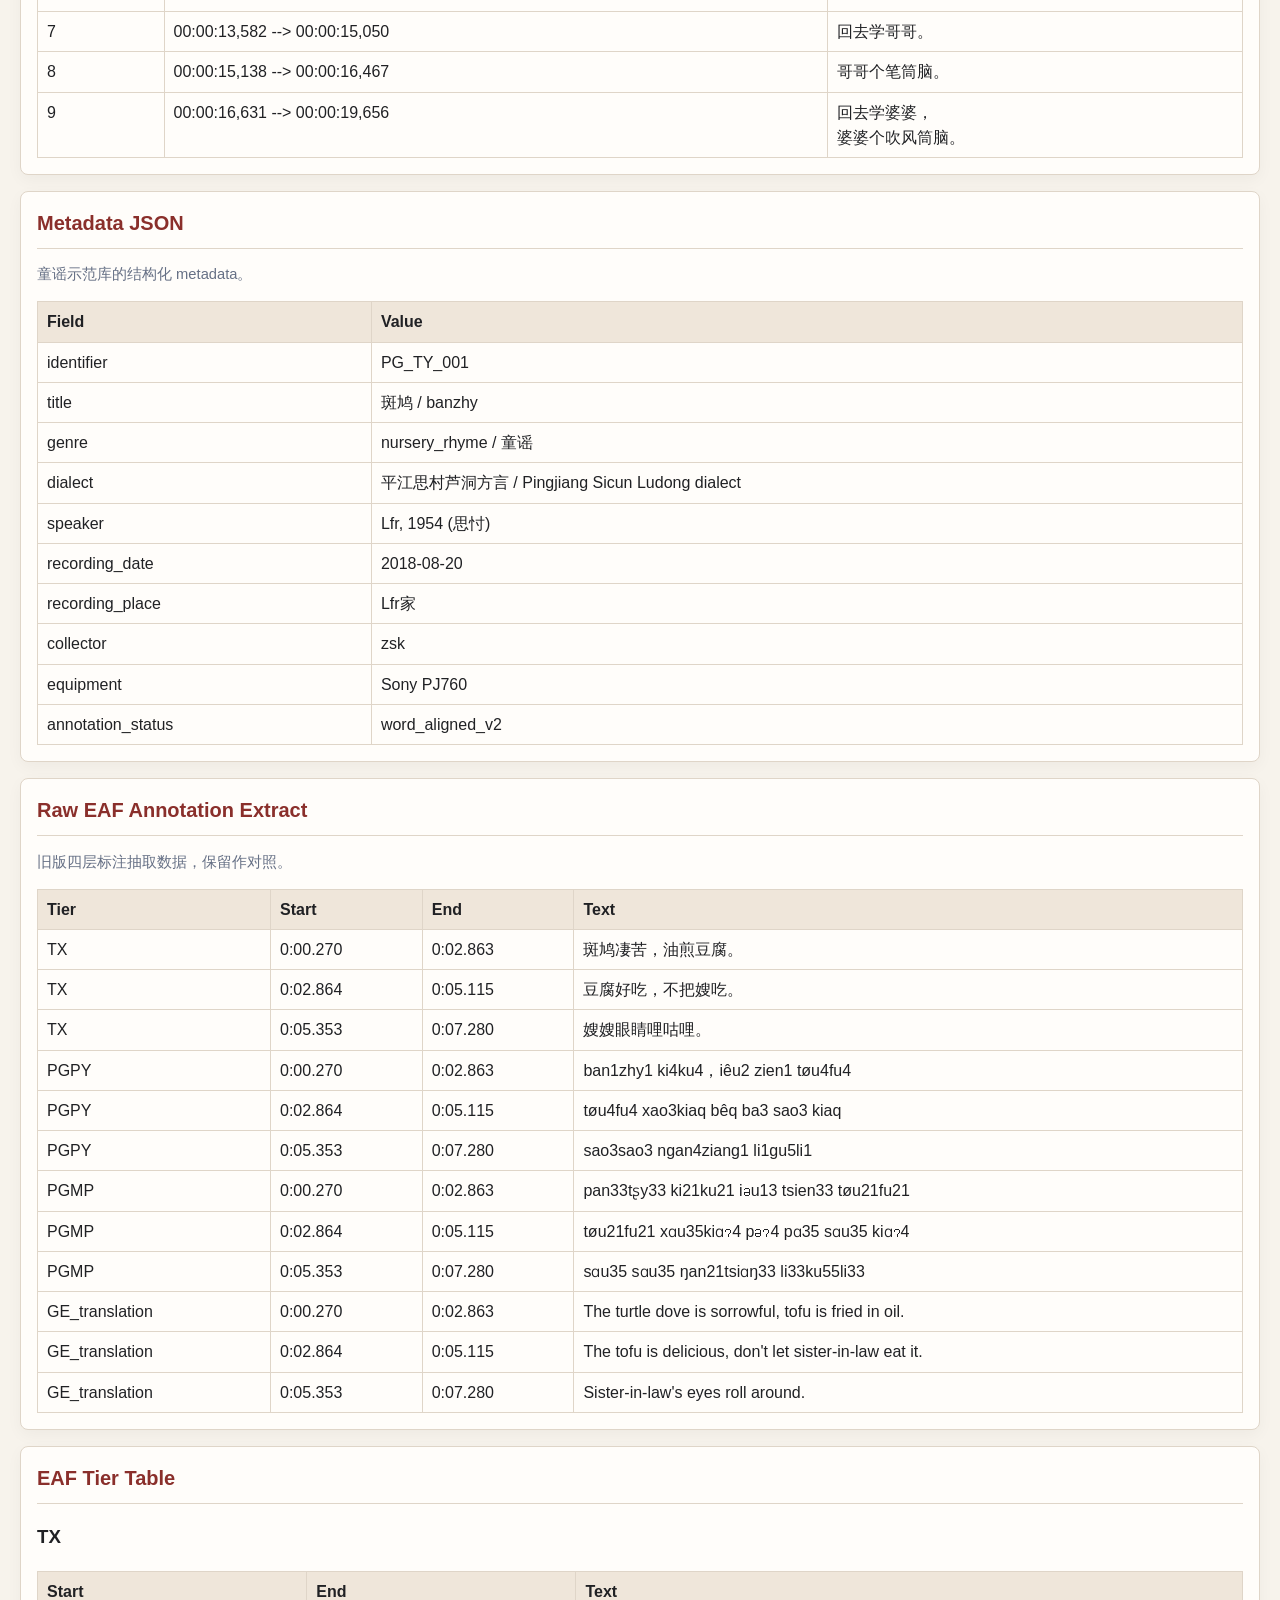
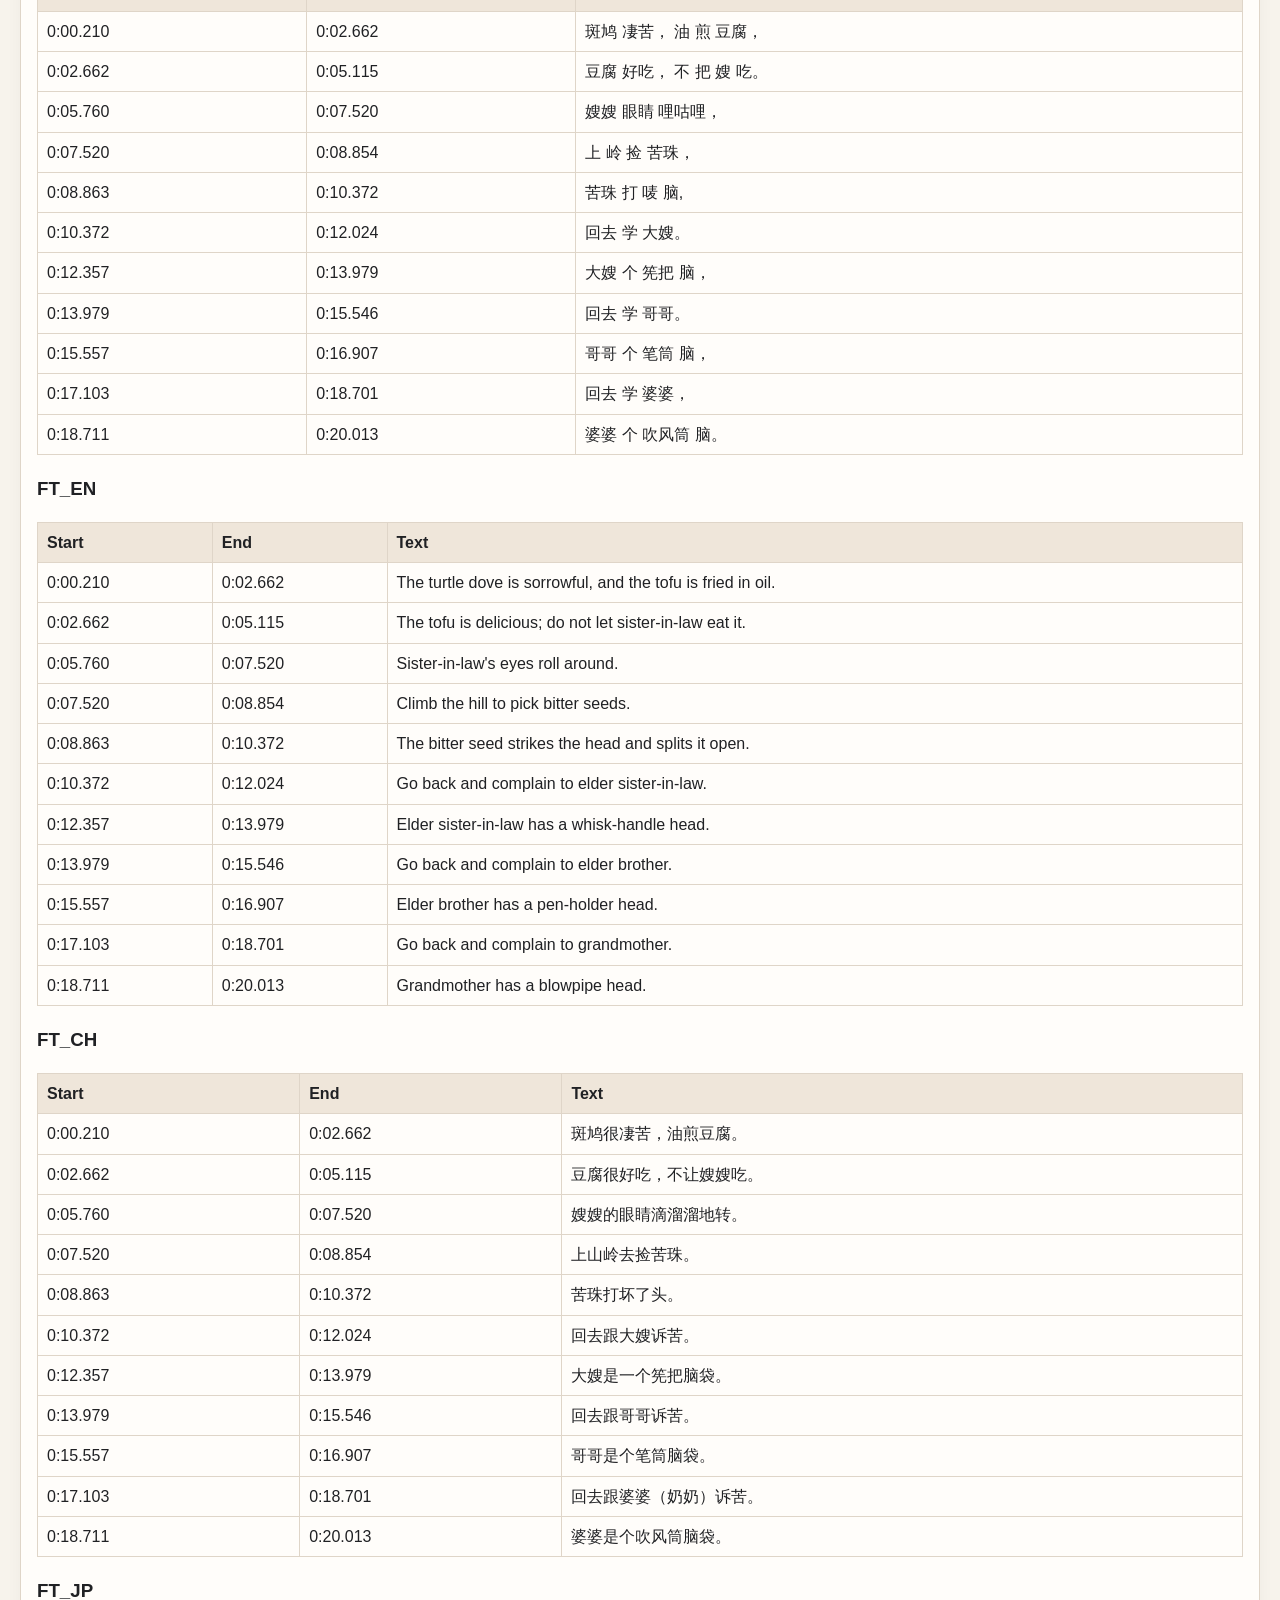
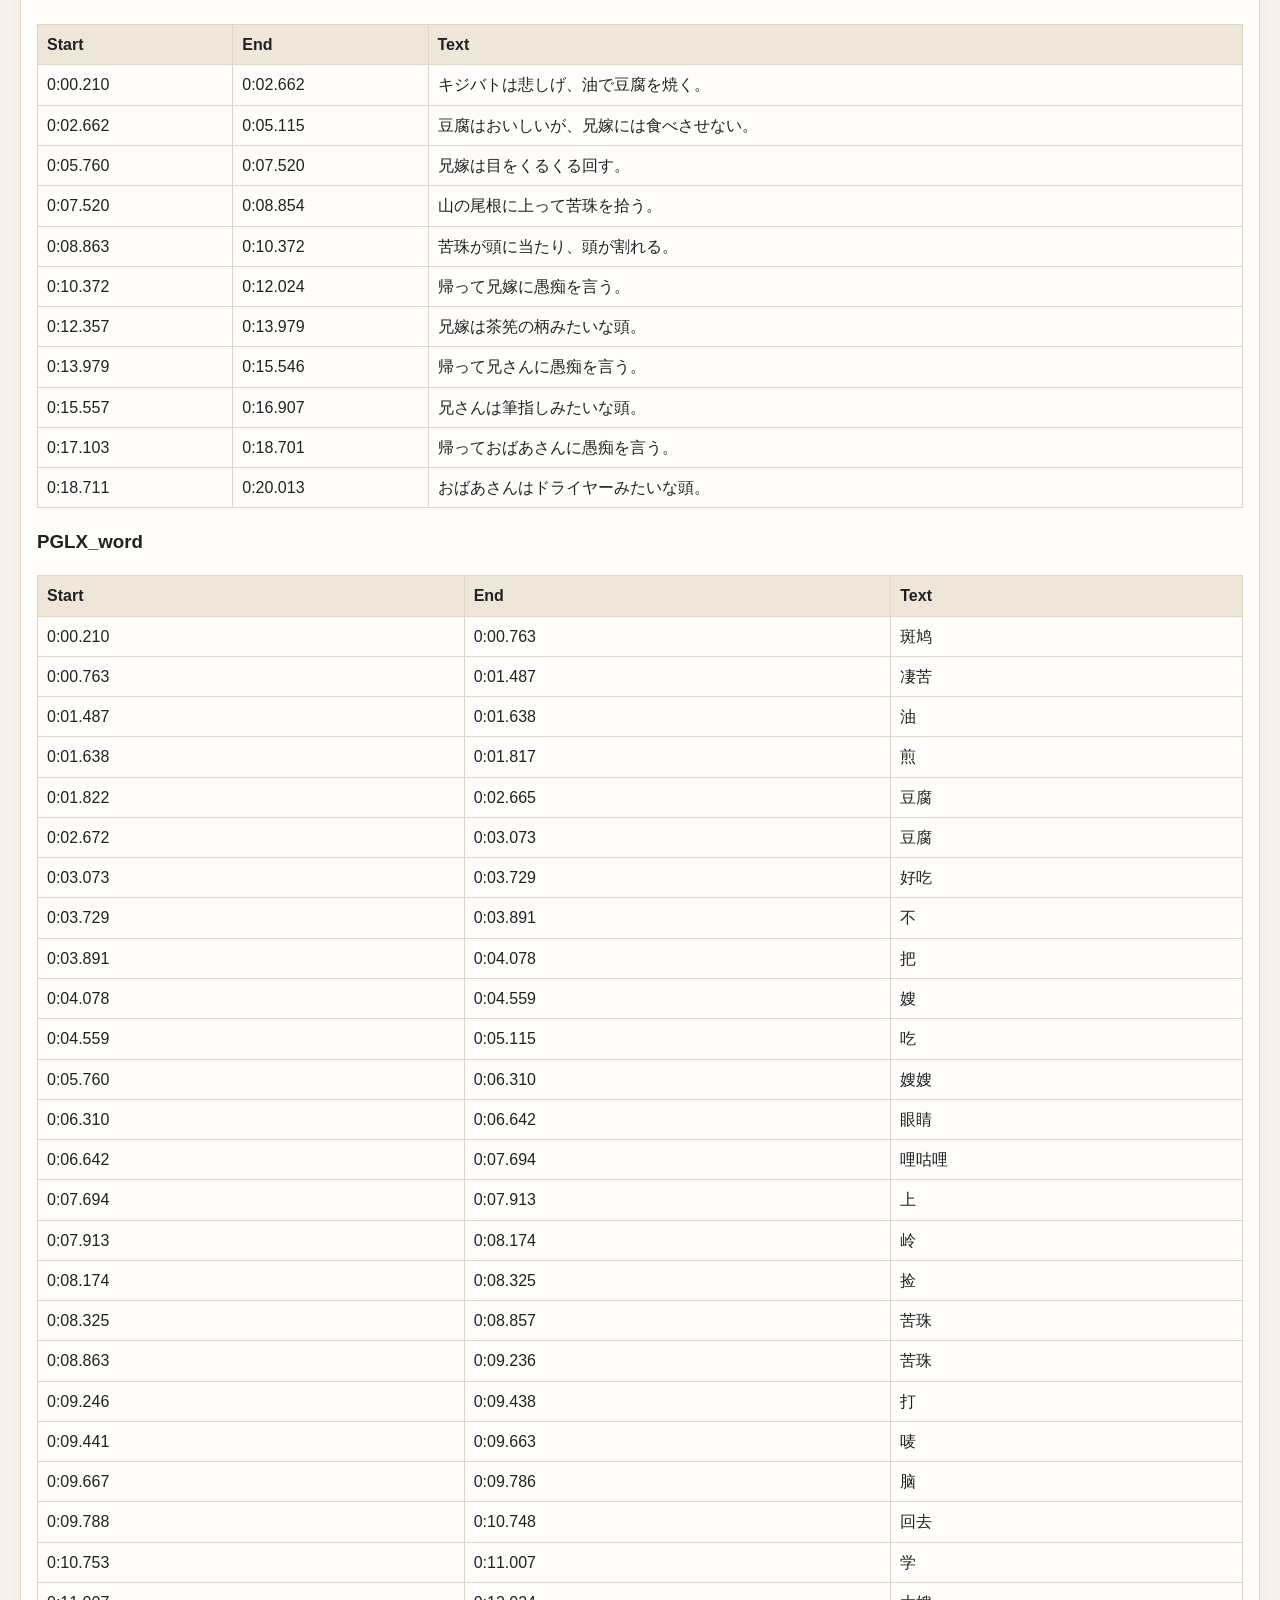
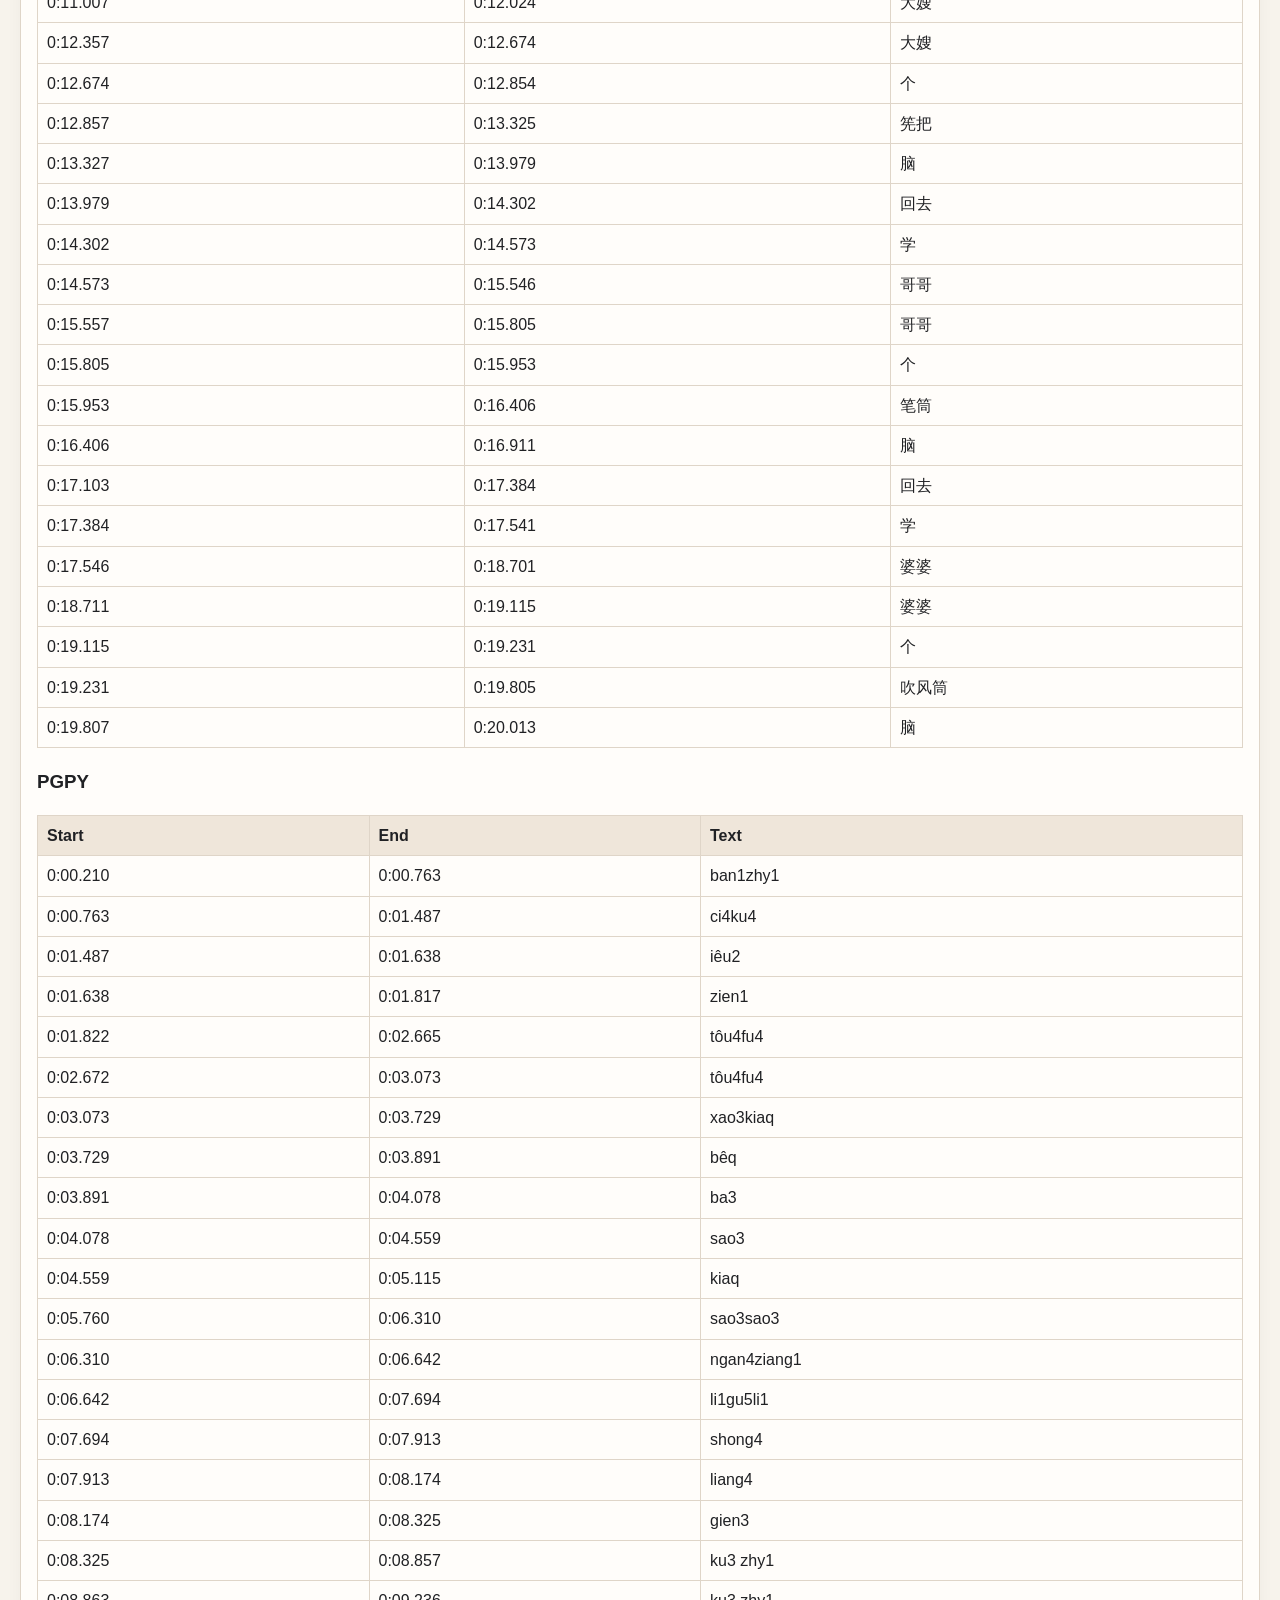
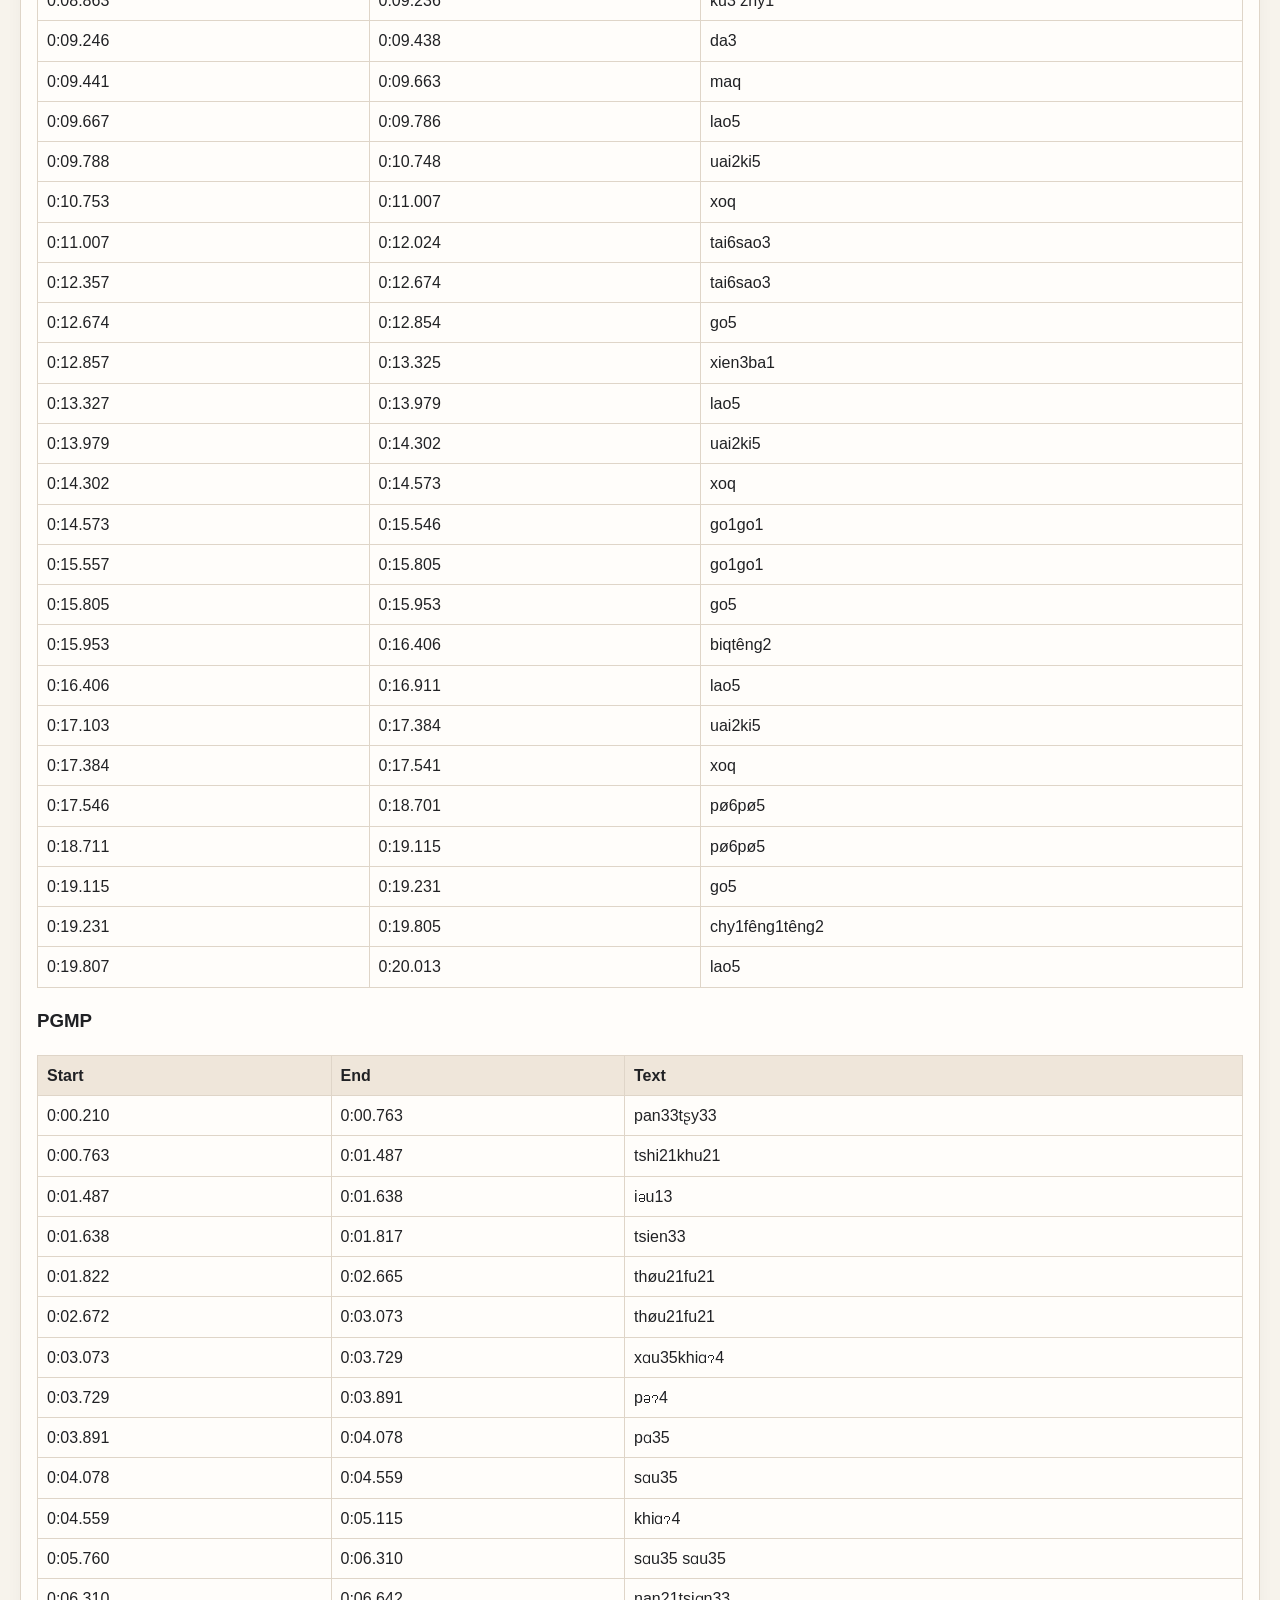
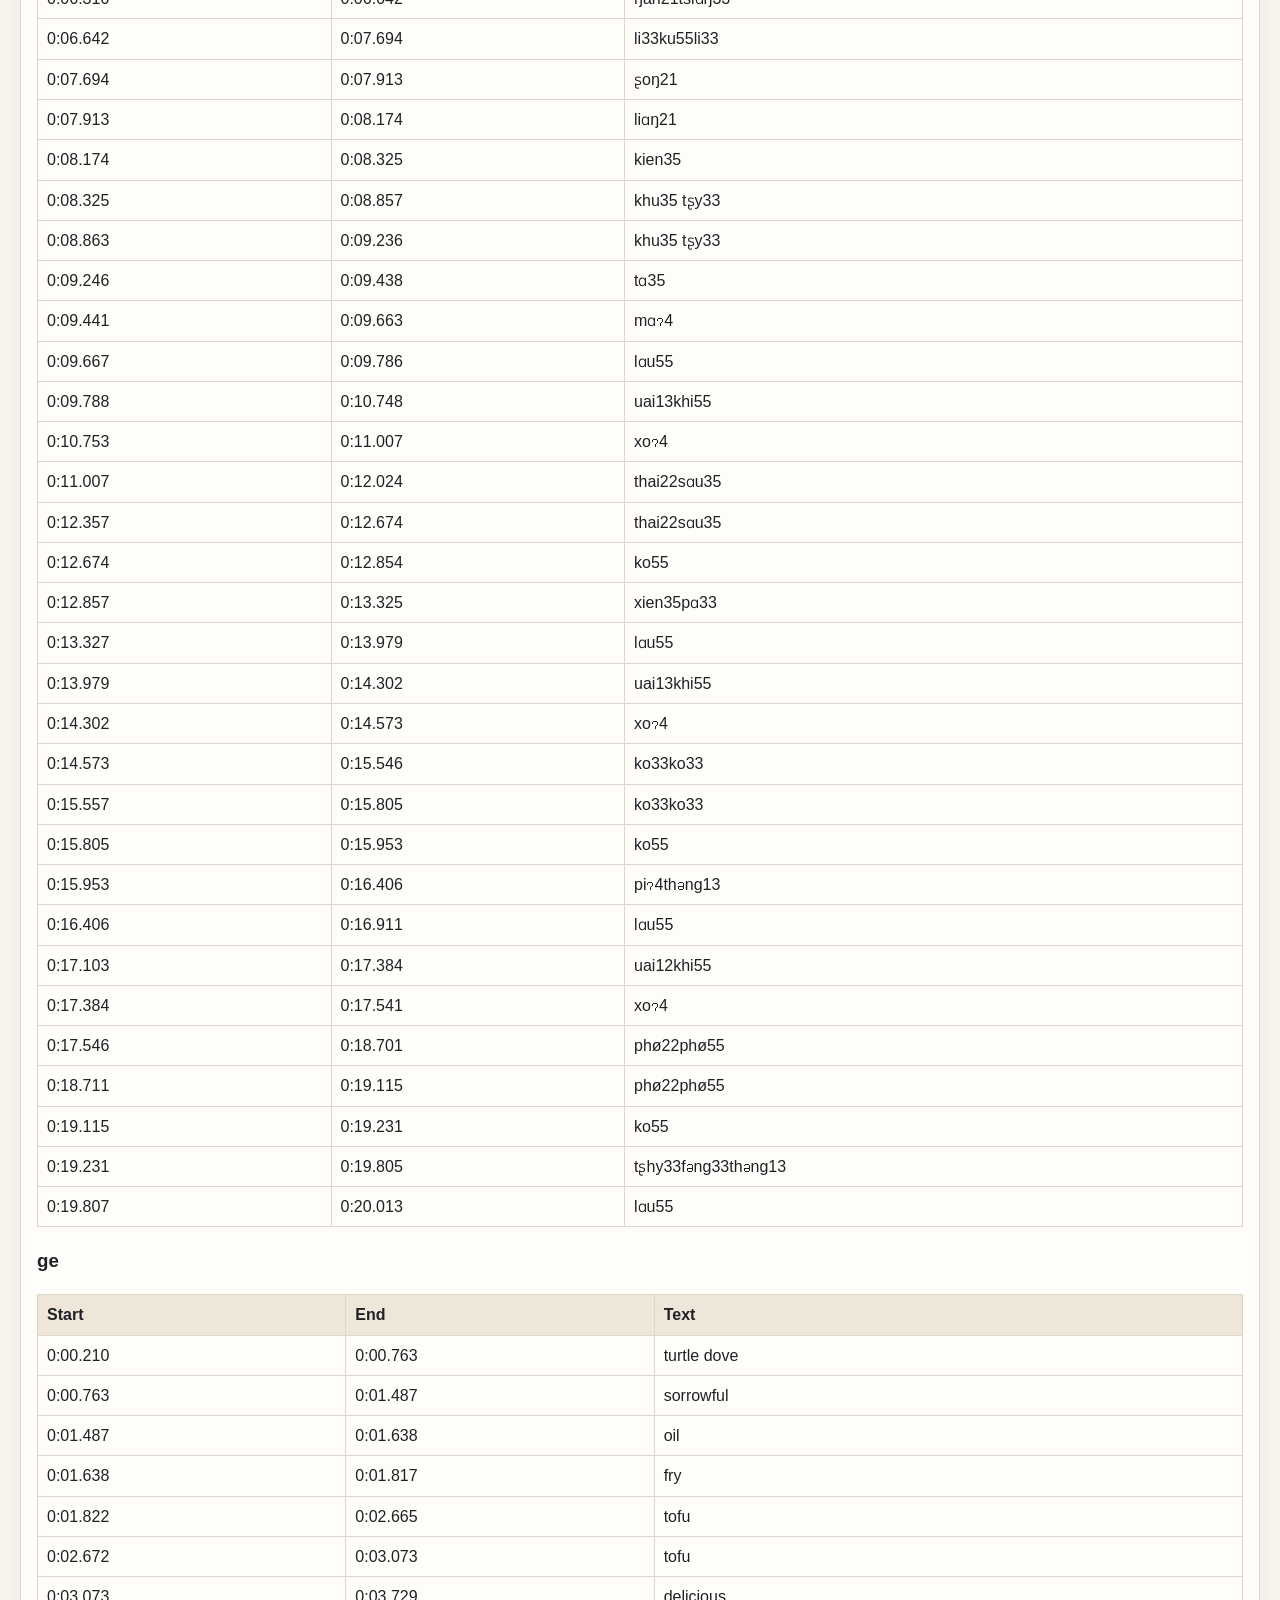
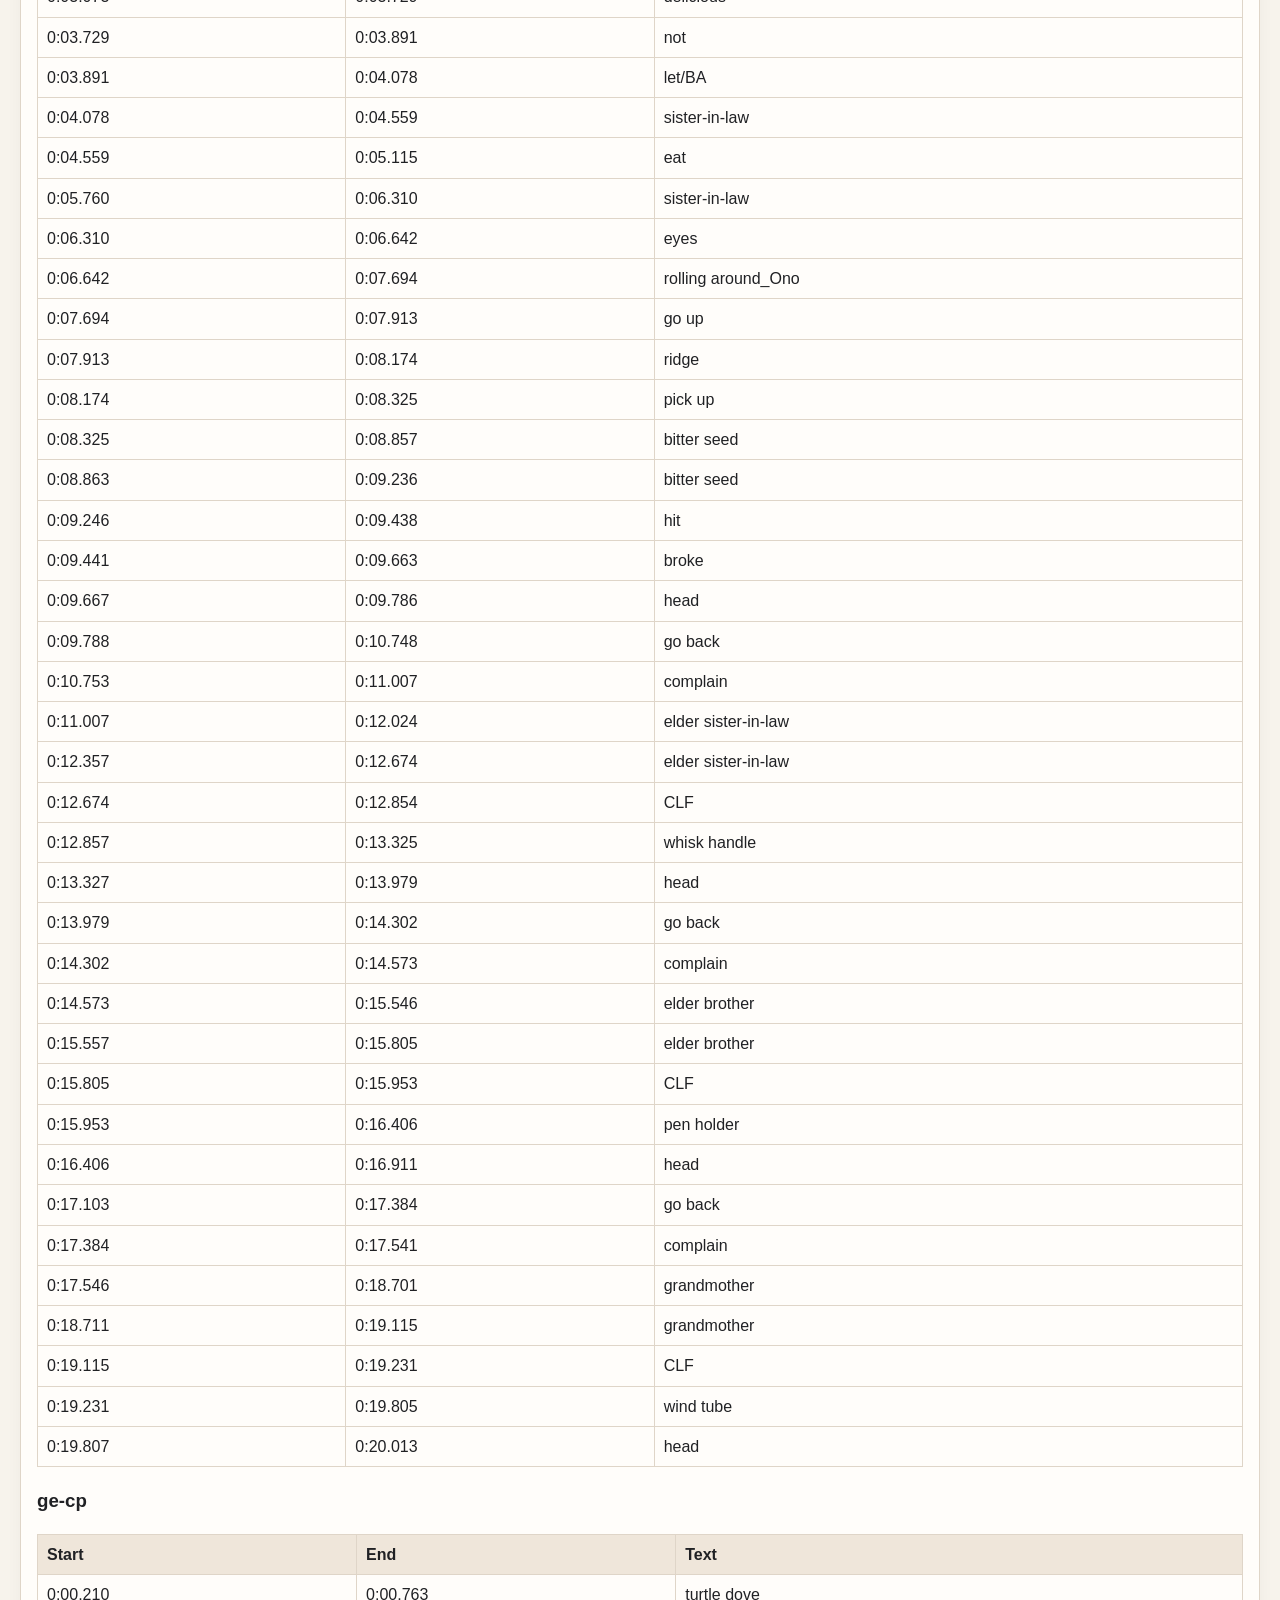
==== commit ba737b9a: "Add per-phrase playback buttons" ====
--- a/index.html
+++ b/index.html
@@ -2458,13 +2458,14 @@
 let isMirroringSeek = false;
 let autoScrollEnabled = true;
 let lastAutoScrolledWord = '';
+let segmentStopAt = null;
 function esc(s){return String(s ?? '').replace(/[&<>"']/g,m=>({'&':'&amp;','<':'&lt;','>':'&gt;','"':'&quot;',"'":'&#039;'}[m]));}
 function fmt(t){const m=Math.floor(t/60);const s=(t%60).toFixed(3).padStart(6,'0');return `${m}:${s}`;}
 function allWords(){return annotations.flatMap(p=>p.words.map(w=>({...w, phraseId:p.id})));}
 const words = allWords();
 function render(){
   phrasesEl.innerHTML = annotations.map((p,pi)=>`<section class="phrase" data-p="${pi}">
-    <div class="phraseHead"><span>${p.id}. ${fmt(p.start)} - ${fmt(p.end)}</span><button class="playPhrase" type="button" data-start="${p.start}">Play phrase</button></div>
+    <div class="phraseHead"><span>${p.id}. ${fmt(p.start)} - ${fmt(p.end)}</span><button class="playPhrase" type="button" data-start="${p.start}" data-end="${p.end}">播放本句</button></div>
     <div class="tx">${esc(p.TX)}</div>
     <div class="translation"><i>${esc(p.FT_EN)}</i></div>
     <div class="small">${esc(p.FT_CH)} / ${esc(p.FT_JP)}</div>
@@ -2476,7 +2477,7 @@
     </button>`).join('')}</div>
   </section>`).join('');
   document.querySelectorAll('.word').forEach(btn=>btn.addEventListener('click',()=>seekPlay(Number(btn.dataset.start))));
-  document.querySelectorAll('.playPhrase').forEach(btn=>btn.addEventListener('click',()=>seekPlay(Number(btn.dataset.start))));
+  document.querySelectorAll('.playPhrase').forEach(btn=>btn.addEventListener('click',()=>playSegment(Number(btn.dataset.start), Number(btn.dataset.end))));
 }
 function mediaReady(el){
   if(el.readyState >= 1) return Promise.resolve();
@@ -2495,7 +2496,13 @@
   audio.currentTime = t;
   return t;
 }
-async function seekPlay(time){
+async function playSegment(start, end){
+  segmentStopAt = Number.isFinite(end) ? end : null;
+  await seekPlay(start, true);
+}
+async function seekPlay(time, keepSegment=false){
+  if(!keepSegment) segmentStopAt = null;
+  if(segmentStopAt !== null && Number(time) > segmentStopAt) segmentStopAt = null;
   const t = await setMediaTime(time);
   if(mode === 'both'){
     syncMaster = 'audio';
@@ -2565,6 +2572,11 @@
 }
 function updateHighlight(){
   const t = currentTime();
+  if(segmentStopAt !== null && t >= segmentStopAt){
+    video.pause();
+    audio.pause();
+    segmentStopAt = null;
+  }
   nowEl.textContent = fmt(t);
   const pIndex = annotations.findIndex(p=>t >= p.start && t <= p.end);
   const w = words.find(x=>t >= x.start && t <= x.end);
@@ -2643,3 +2655,6 @@
 
 
 
+
+
+
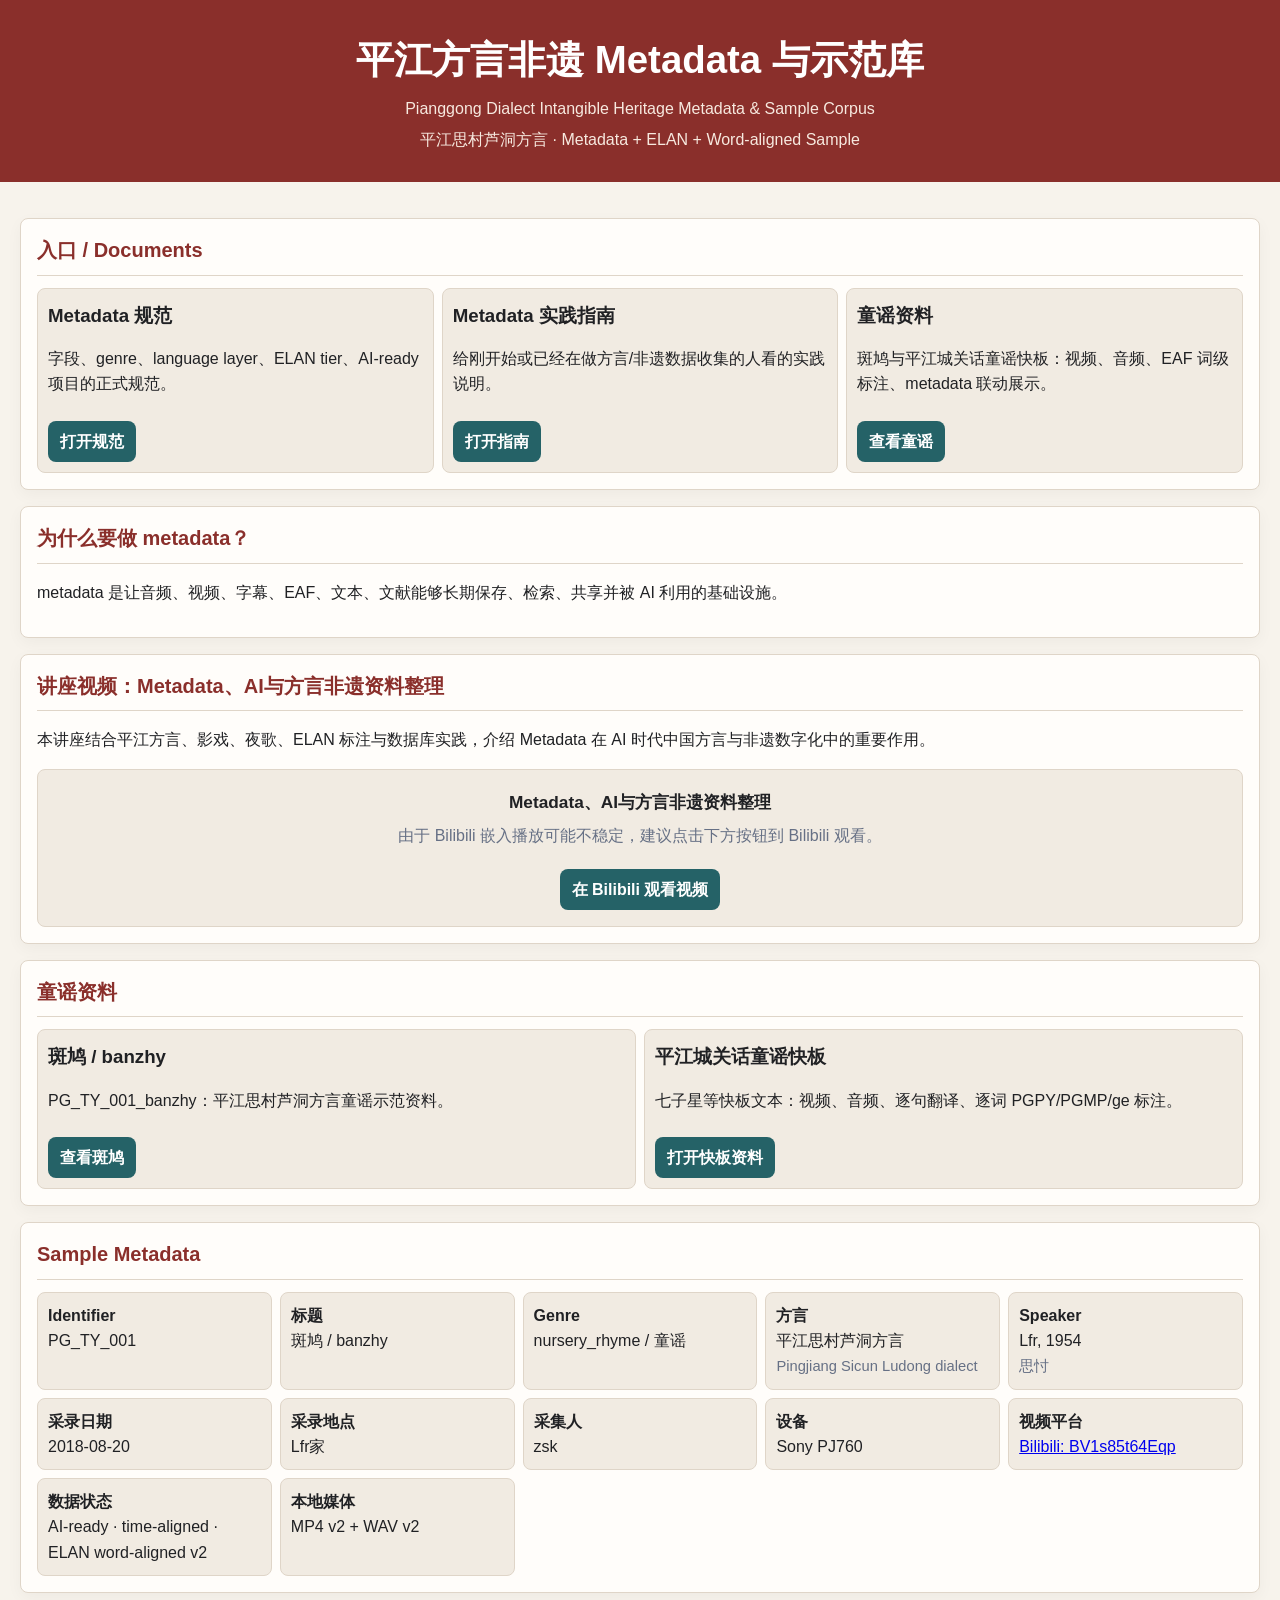
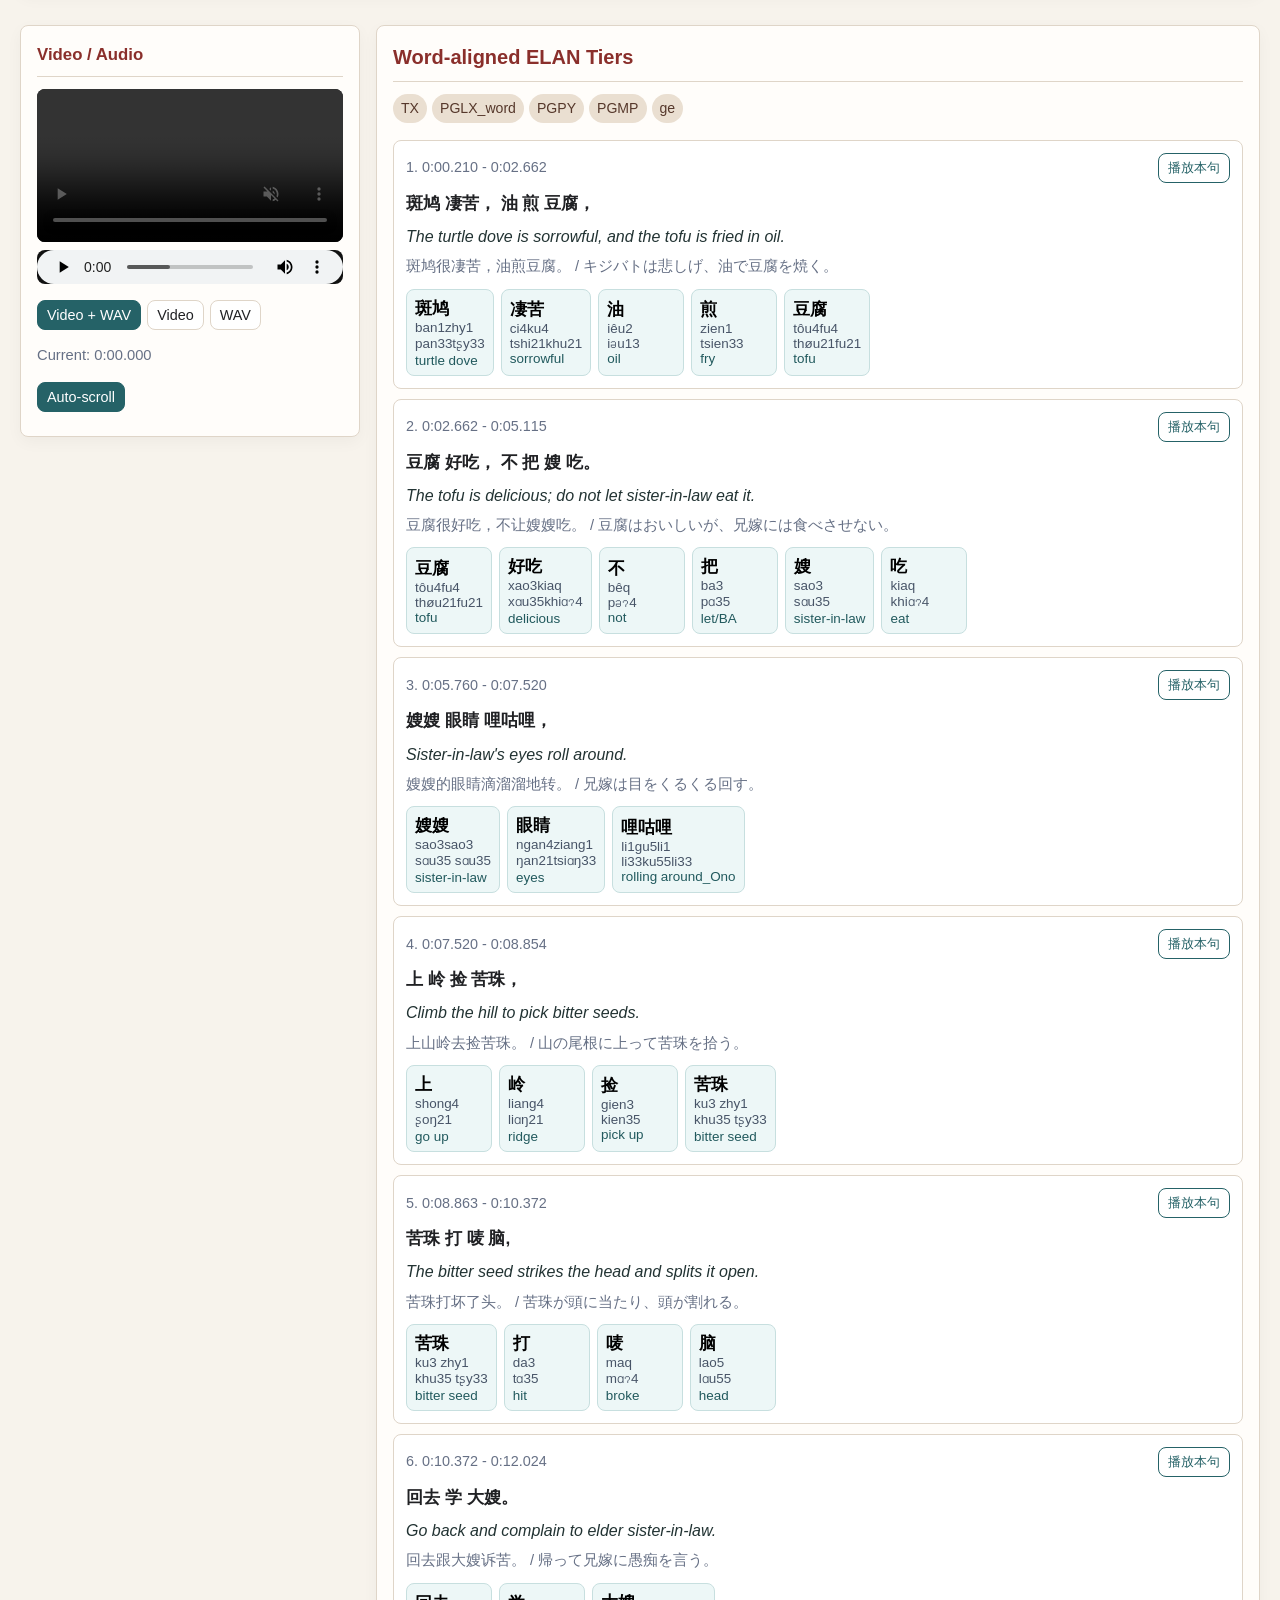
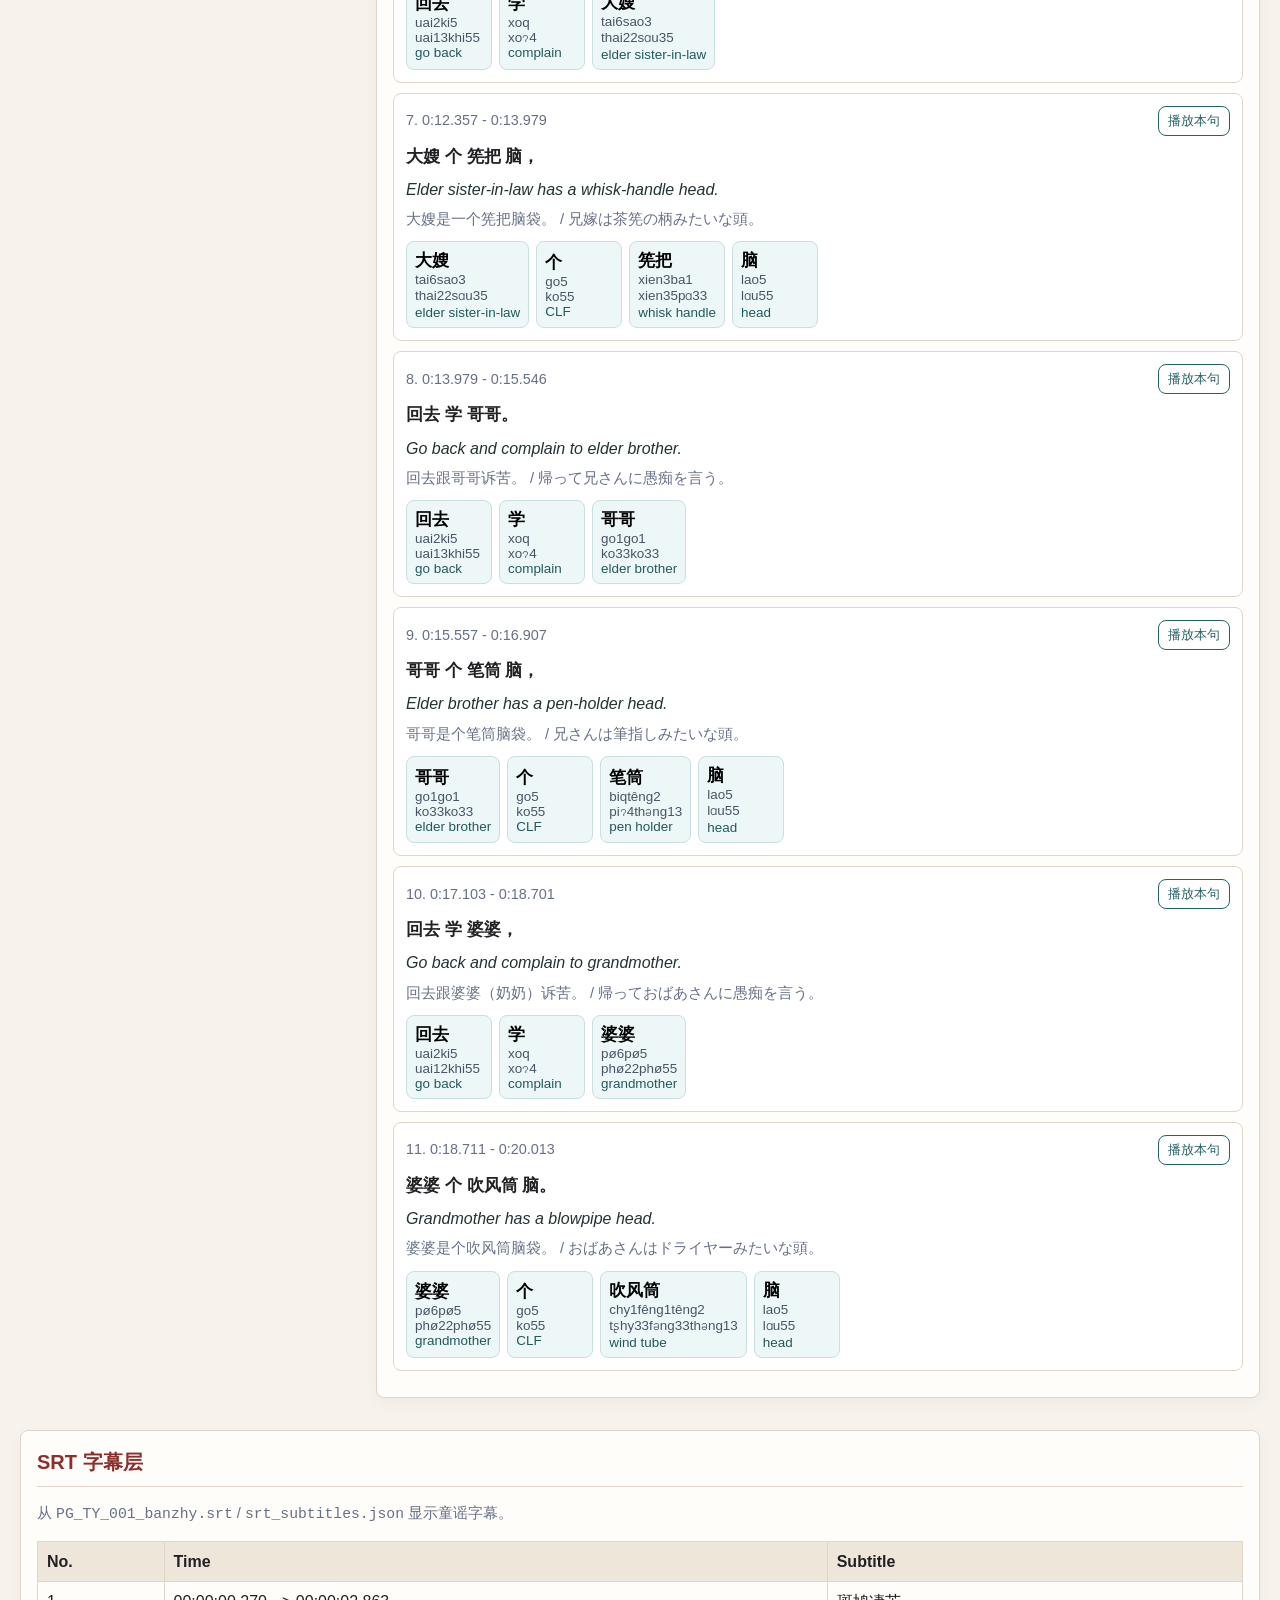
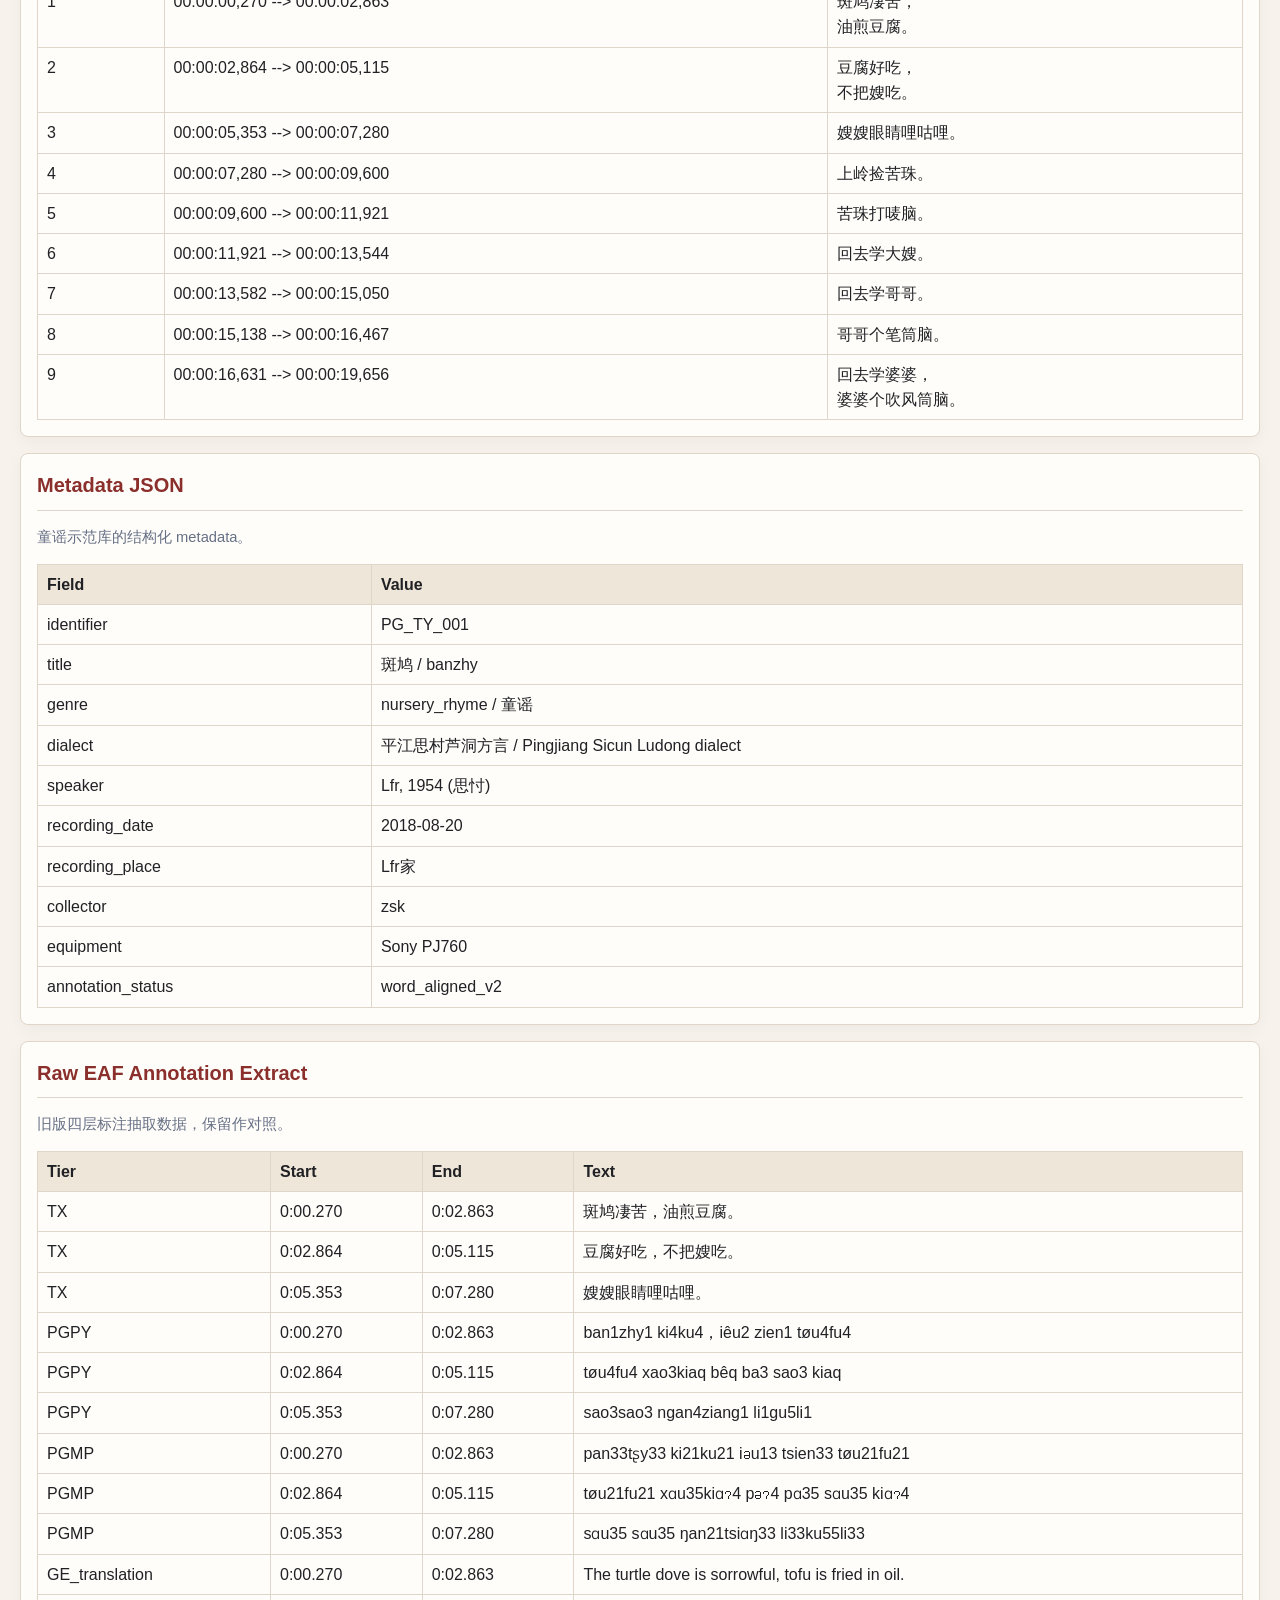
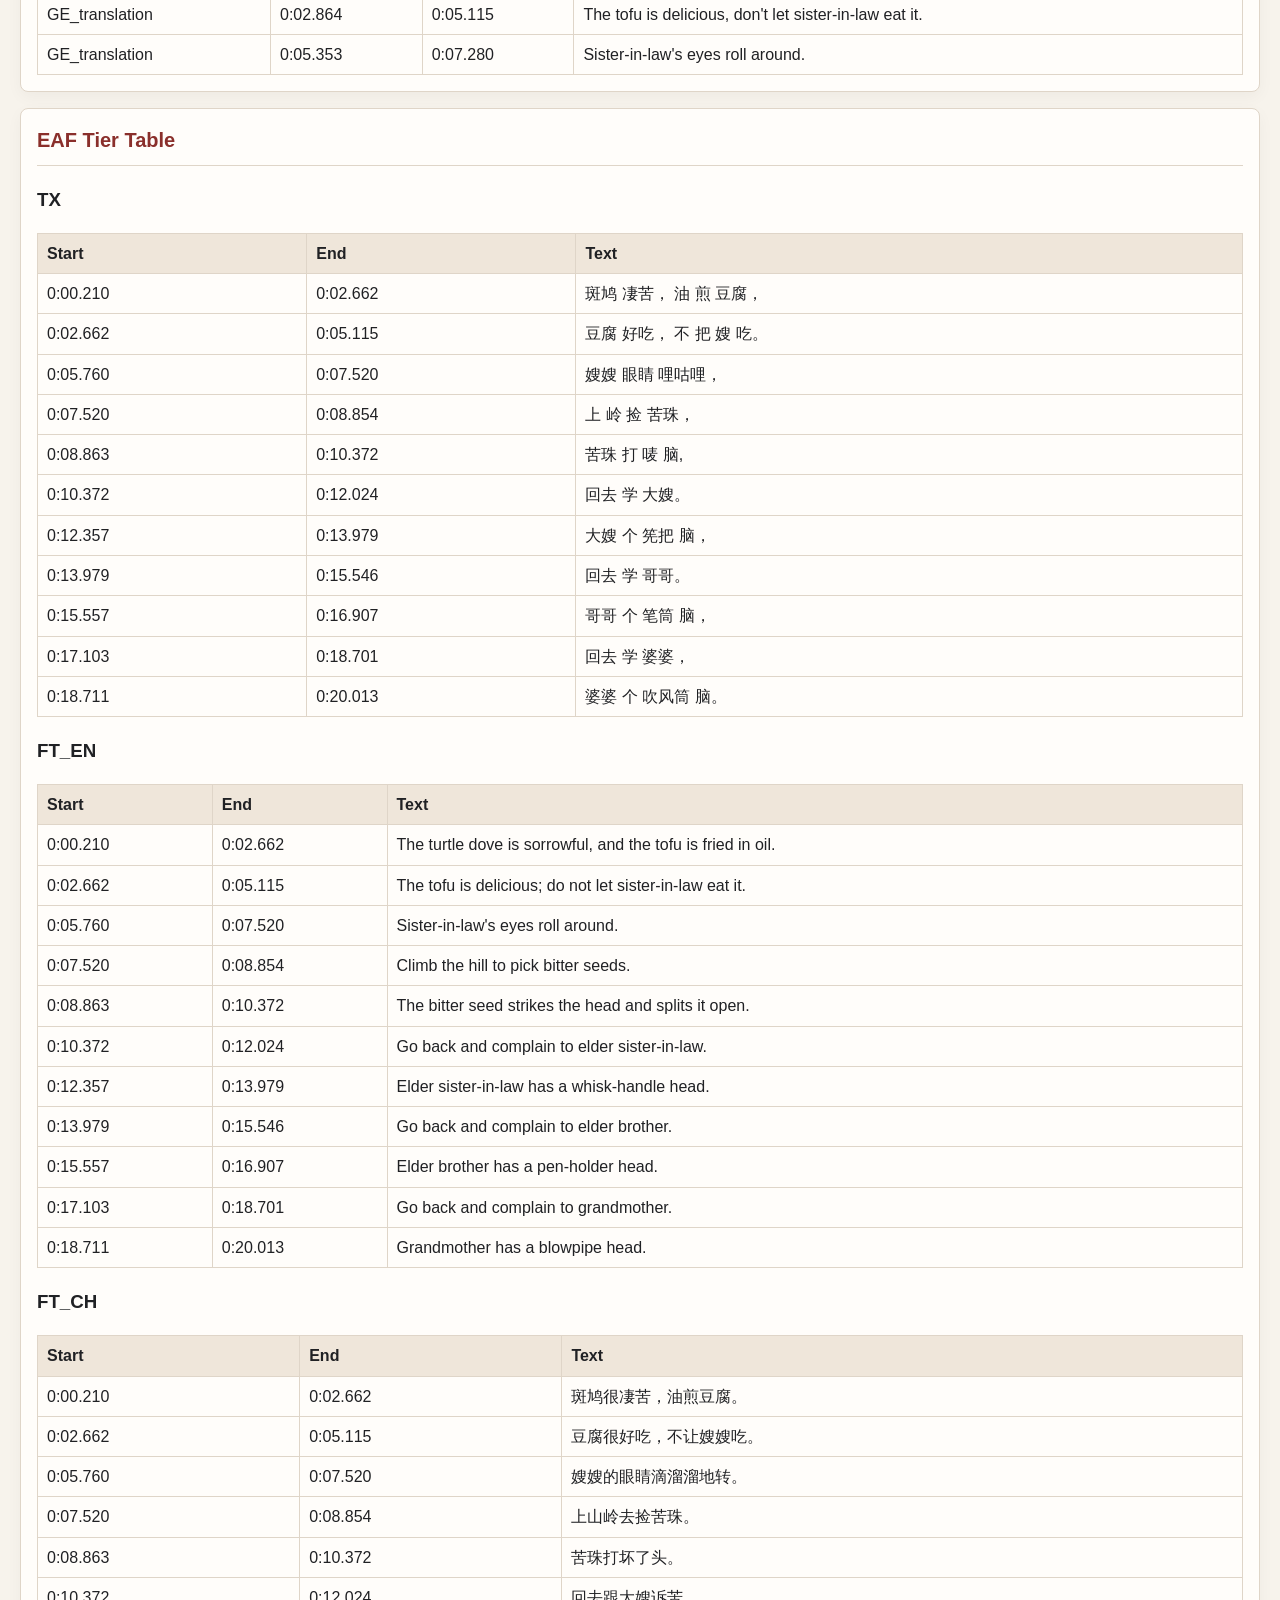
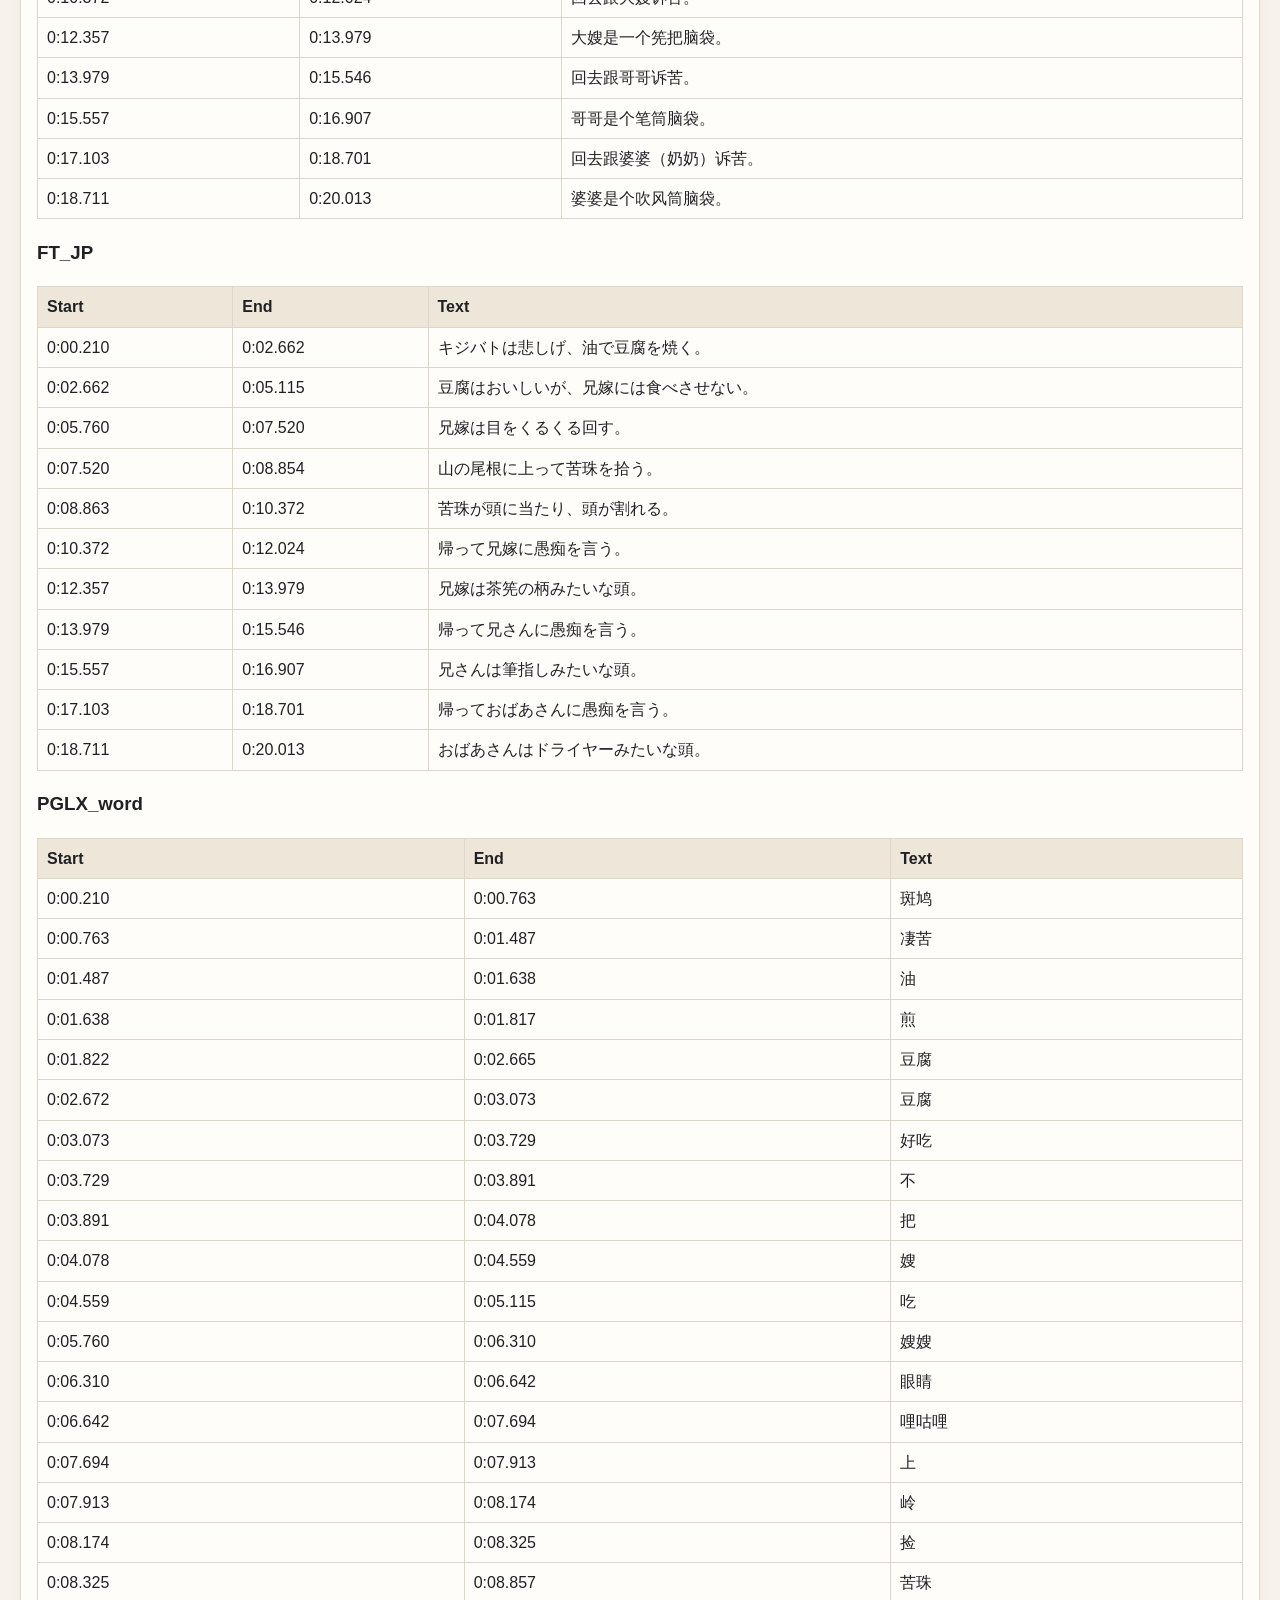
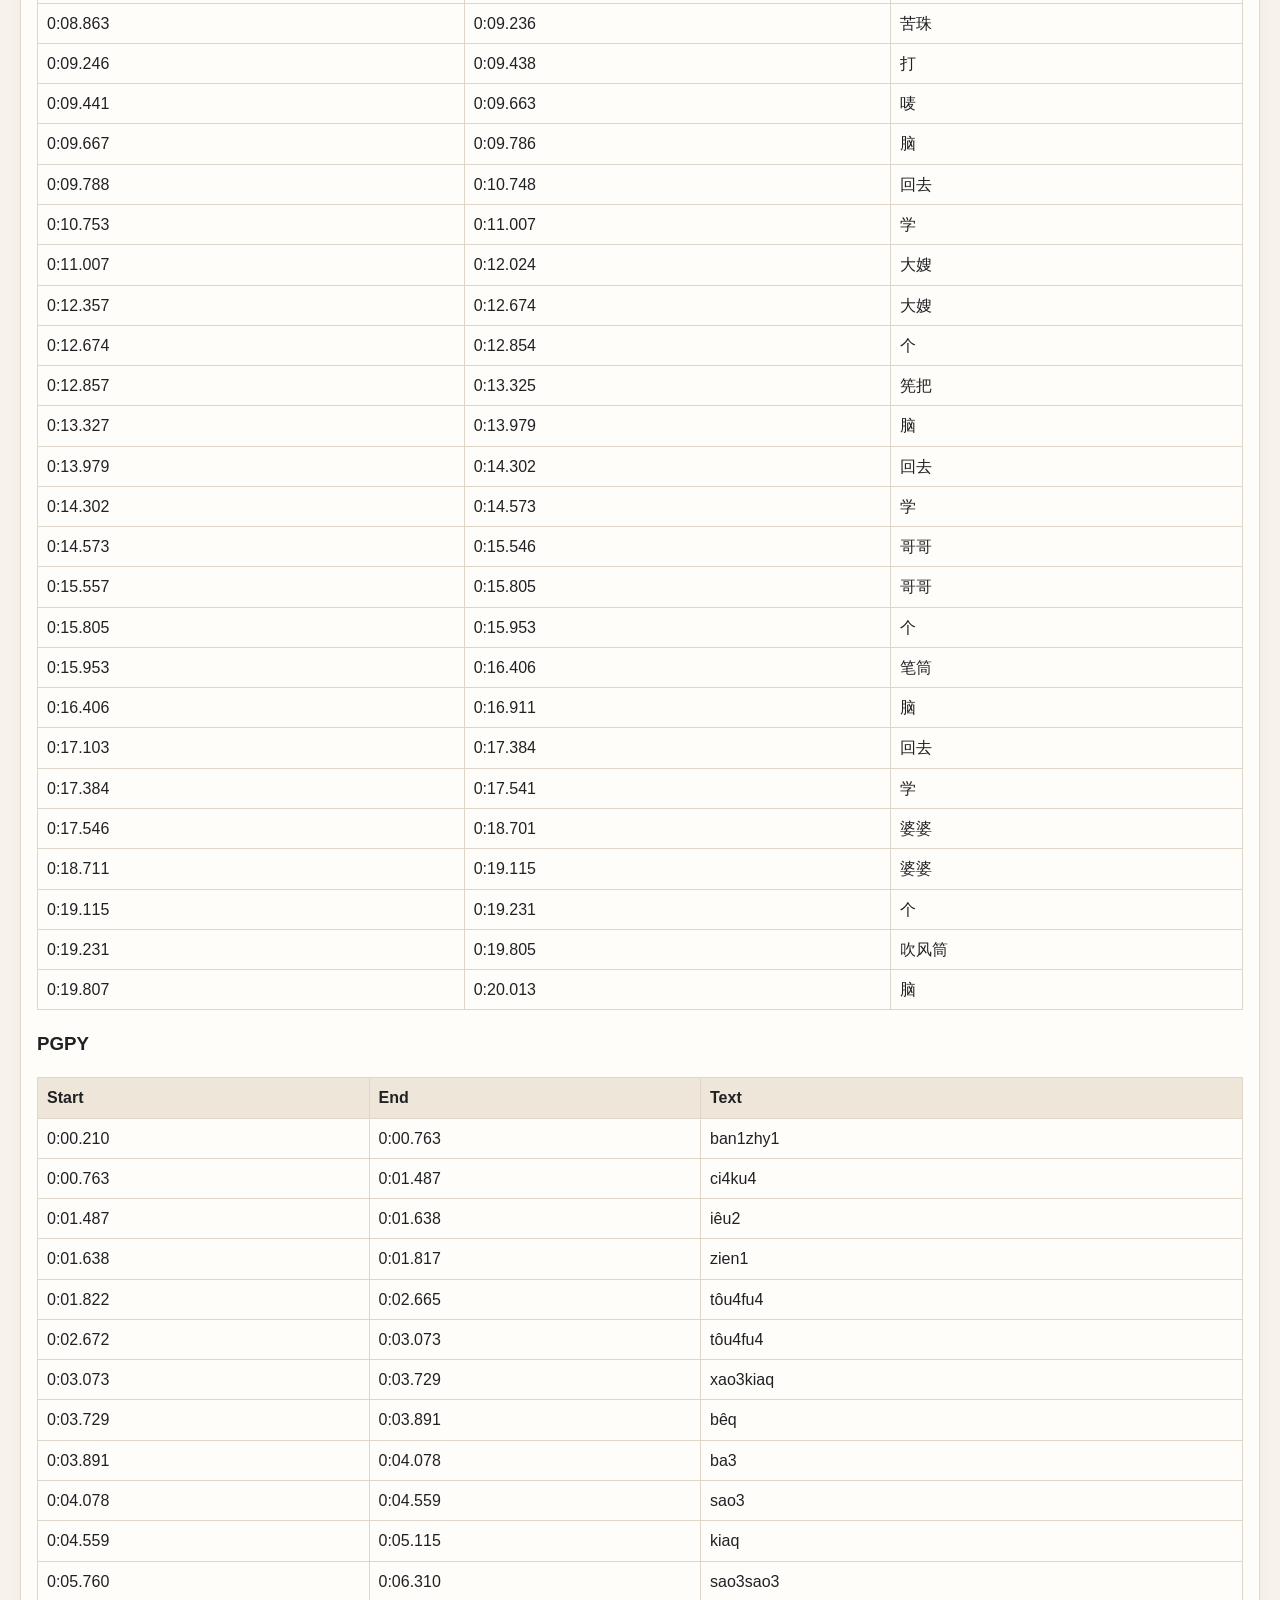
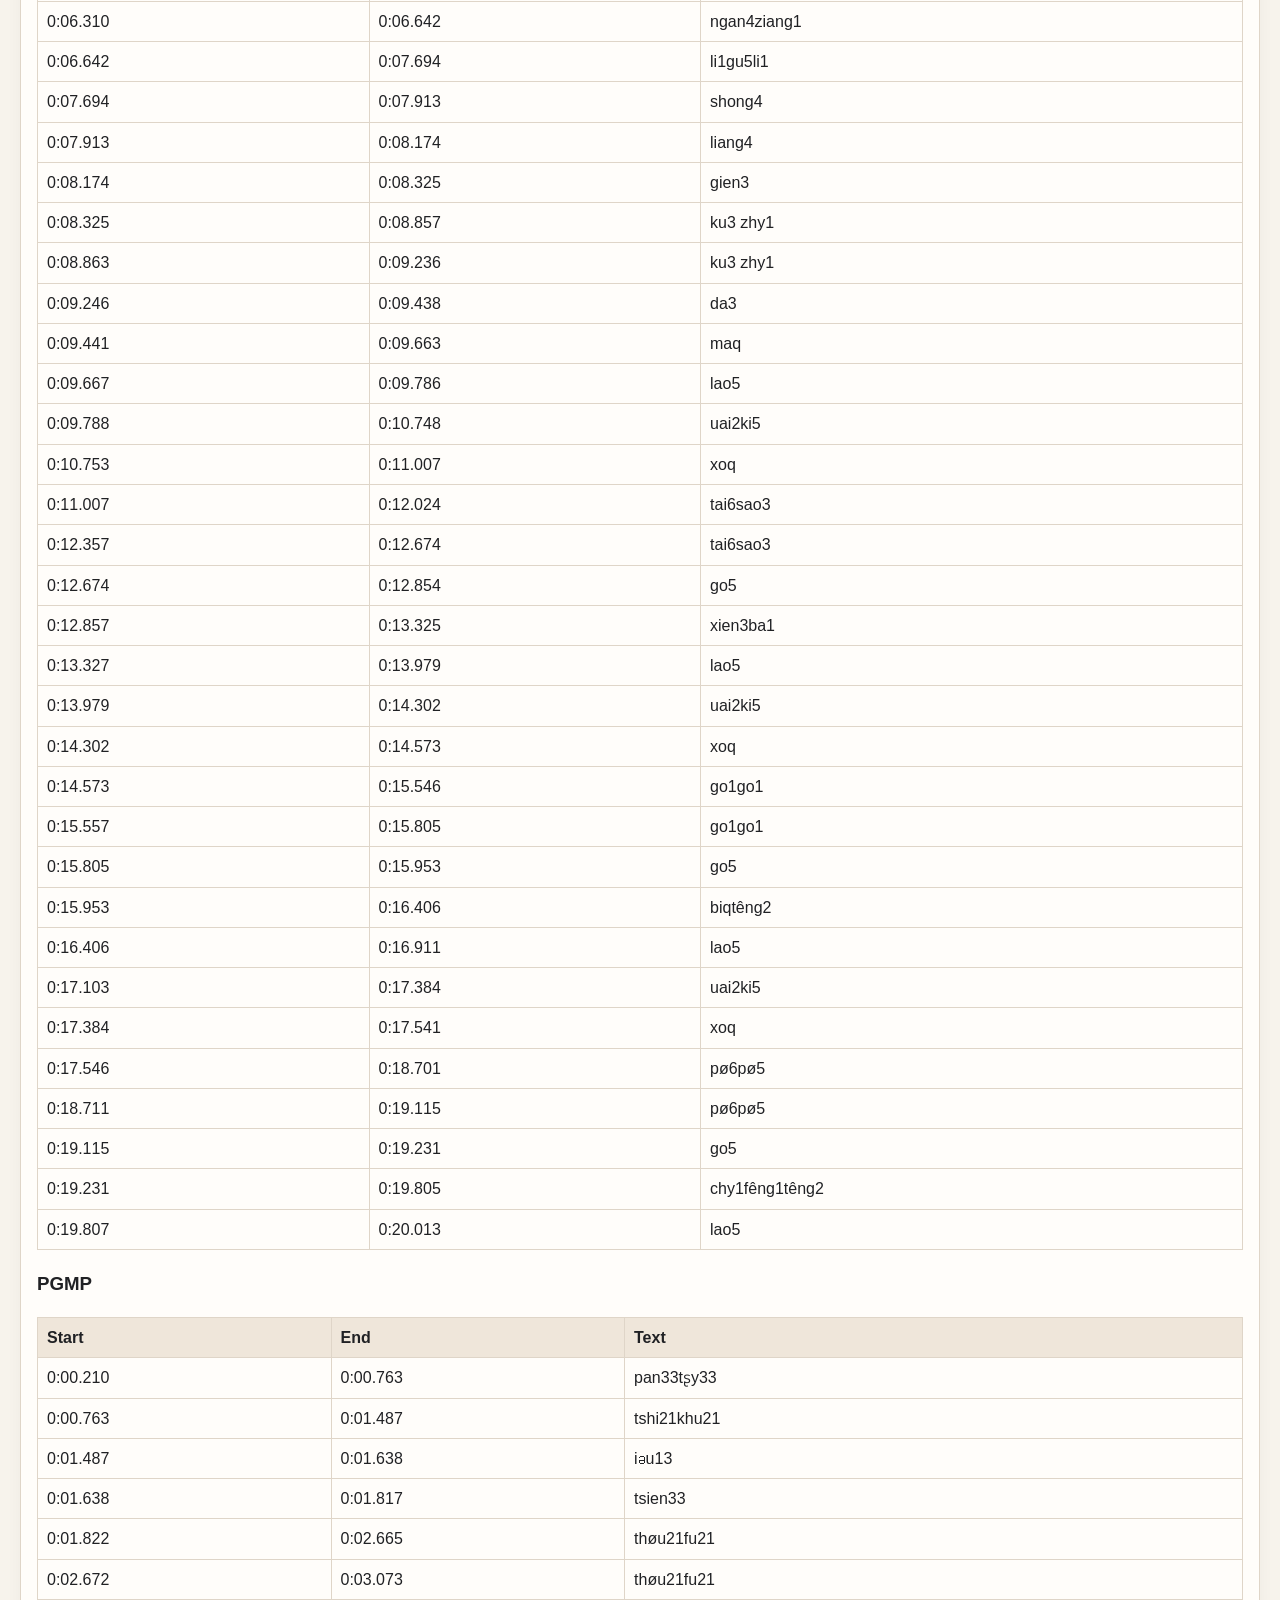
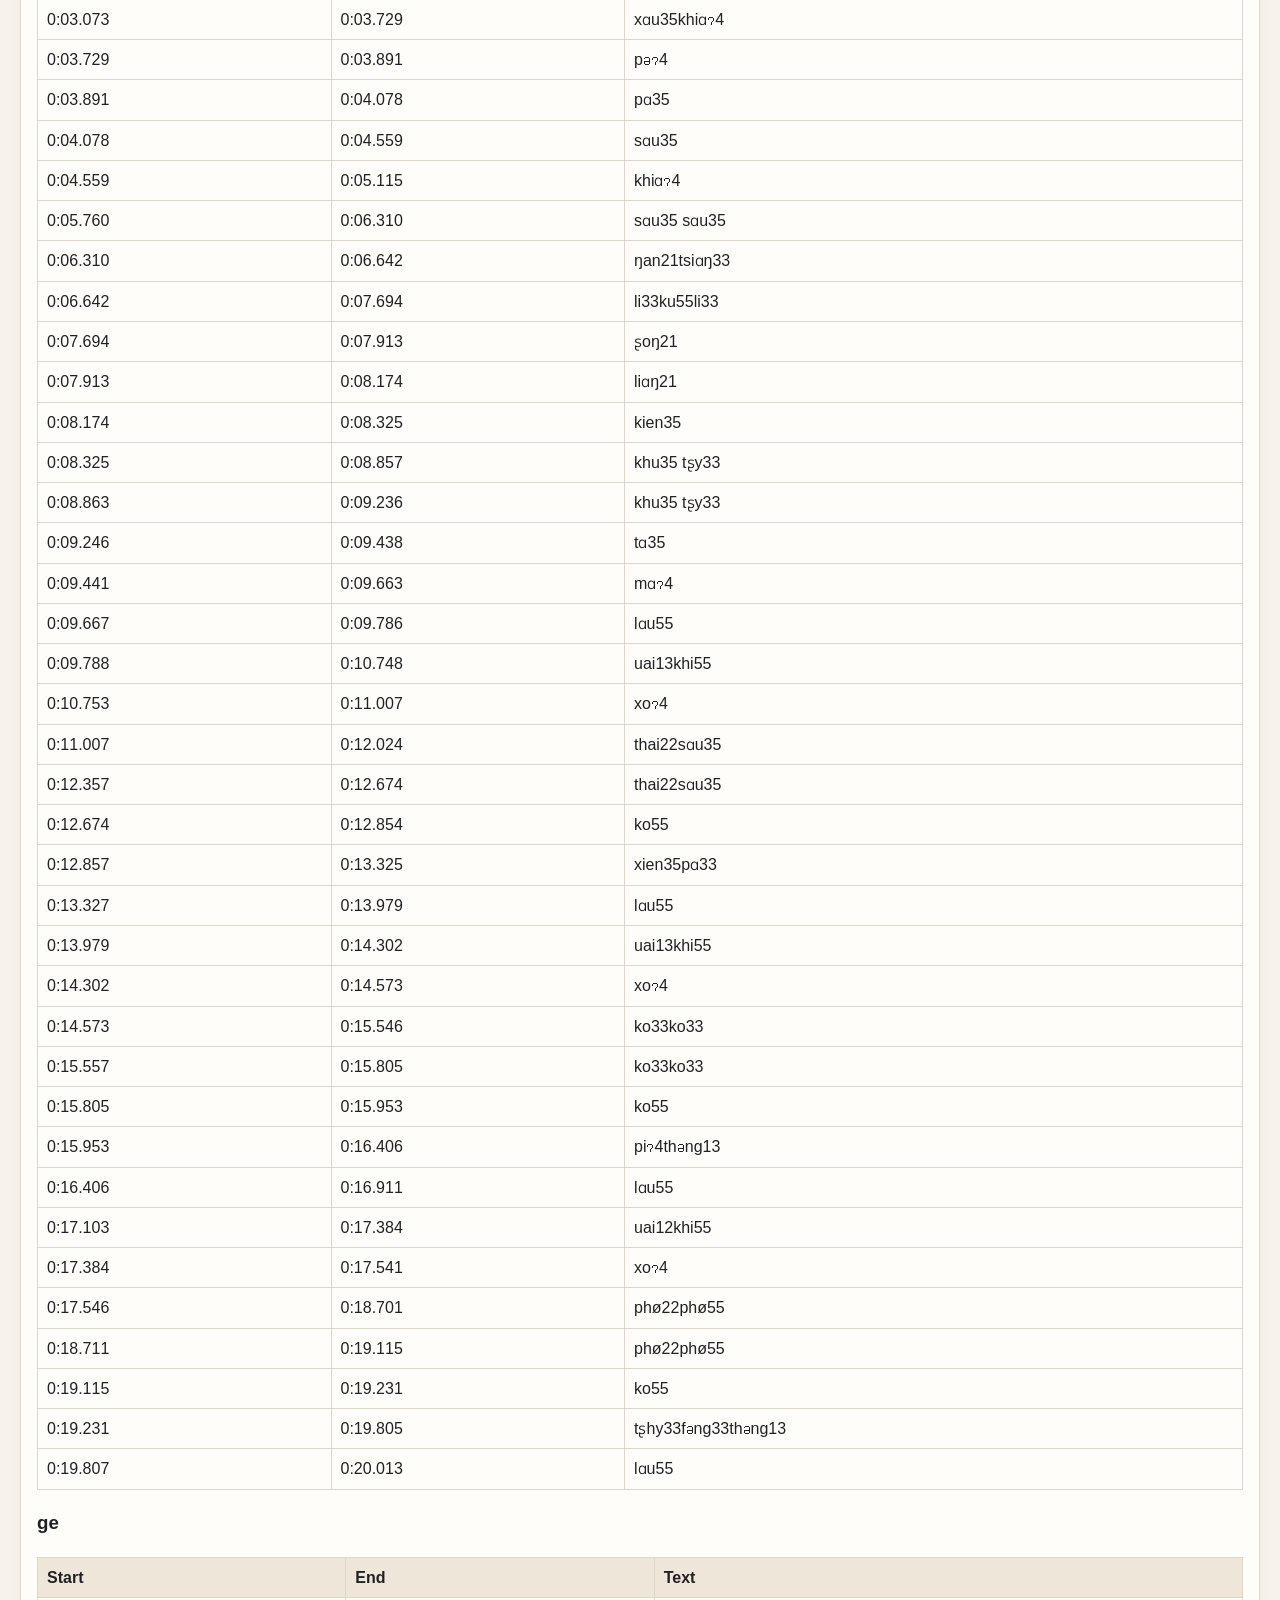
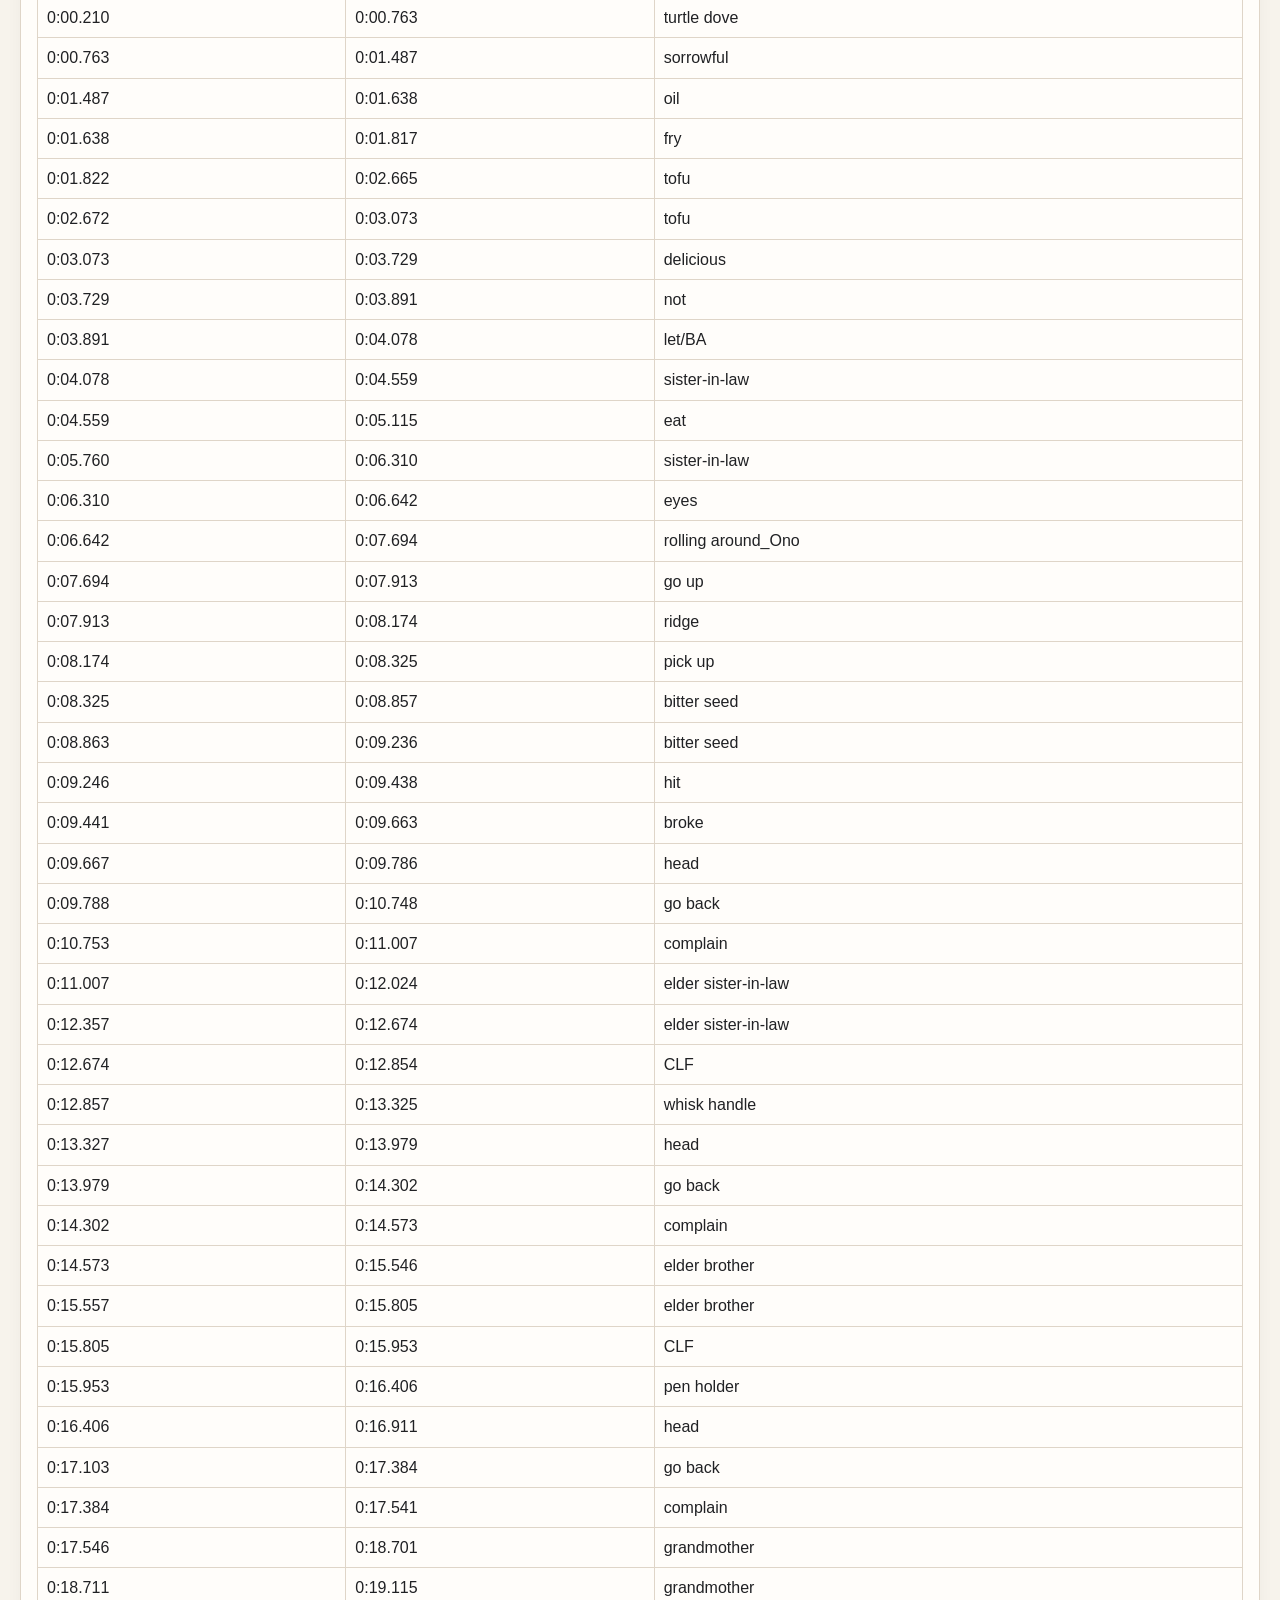
==== commit b9429498: "Add Chengguan kuaiban nursery rhyme page" ====
--- a/index.html
+++ b/index.html
@@ -28,7 +28,7 @@
 <div class="cards">
   <div class="card"><h3>Metadata 规范</h3><p>字段、genre、language layer、ELAN tier、AI-ready 项目的正式规范。</p><a href="docs/metadata_schema.html">打开规范</a></div>
   <div class="card"><h3>Metadata 实践指南</h3><p>给刚开始或已经在做方言/非遗数据收集的人看的实践说明。</p><a href="docs/metadata_practical_guide.html">打开指南</a></div>
-  <div class="card"><h3>童谣示范库</h3><p>PG_TY_001_banzhy：视频、音频、字幕、EAF 词级标注、metadata 联动展示。</p><a href="#sample">查看示范</a></div>
+  <div class="card"><h3>童谣资料</h3><p>斑鸠与平江城关话童谣快板：视频、音频、EAF 词级标注、metadata 联动展示。</p><a href="#nursery">查看童谣</a></div>
 </div>
 </section>
 
@@ -44,6 +44,14 @@
 <p class="video-title">Metadata、AI与方言非遗资料整理</p>
 <p class="video-note">由于 Bilibili 嵌入播放可能不稳定，建议点击下方按钮到 Bilibili 观看。</p>
 <a class="video-button" href="https://www.bilibili.com/video/BV1J75m6ME3W/" target="_blank" rel="noopener">在 Bilibili 观看视频</a>
+</div>
+</section>
+
+<section id="nursery" class="panel">
+<h2>童谣资料</h2>
+<div class="cards">
+  <div class="card"><h3>斑鸠 / banzhy</h3><p>PG_TY_001_banzhy：平江思村芦洞方言童谣示范资料。</p><a href="#sample">查看斑鸠</a></div>
+  <div class="card"><h3>平江城关话童谣快板</h3><p>七子星等快板文本：视频、音频、逐句翻译、逐词 PGPY/PGMP/ge 标注。</p><a href="kuaiban/index.html">打开快板资料</a></div>
 </div>
 </section>
 
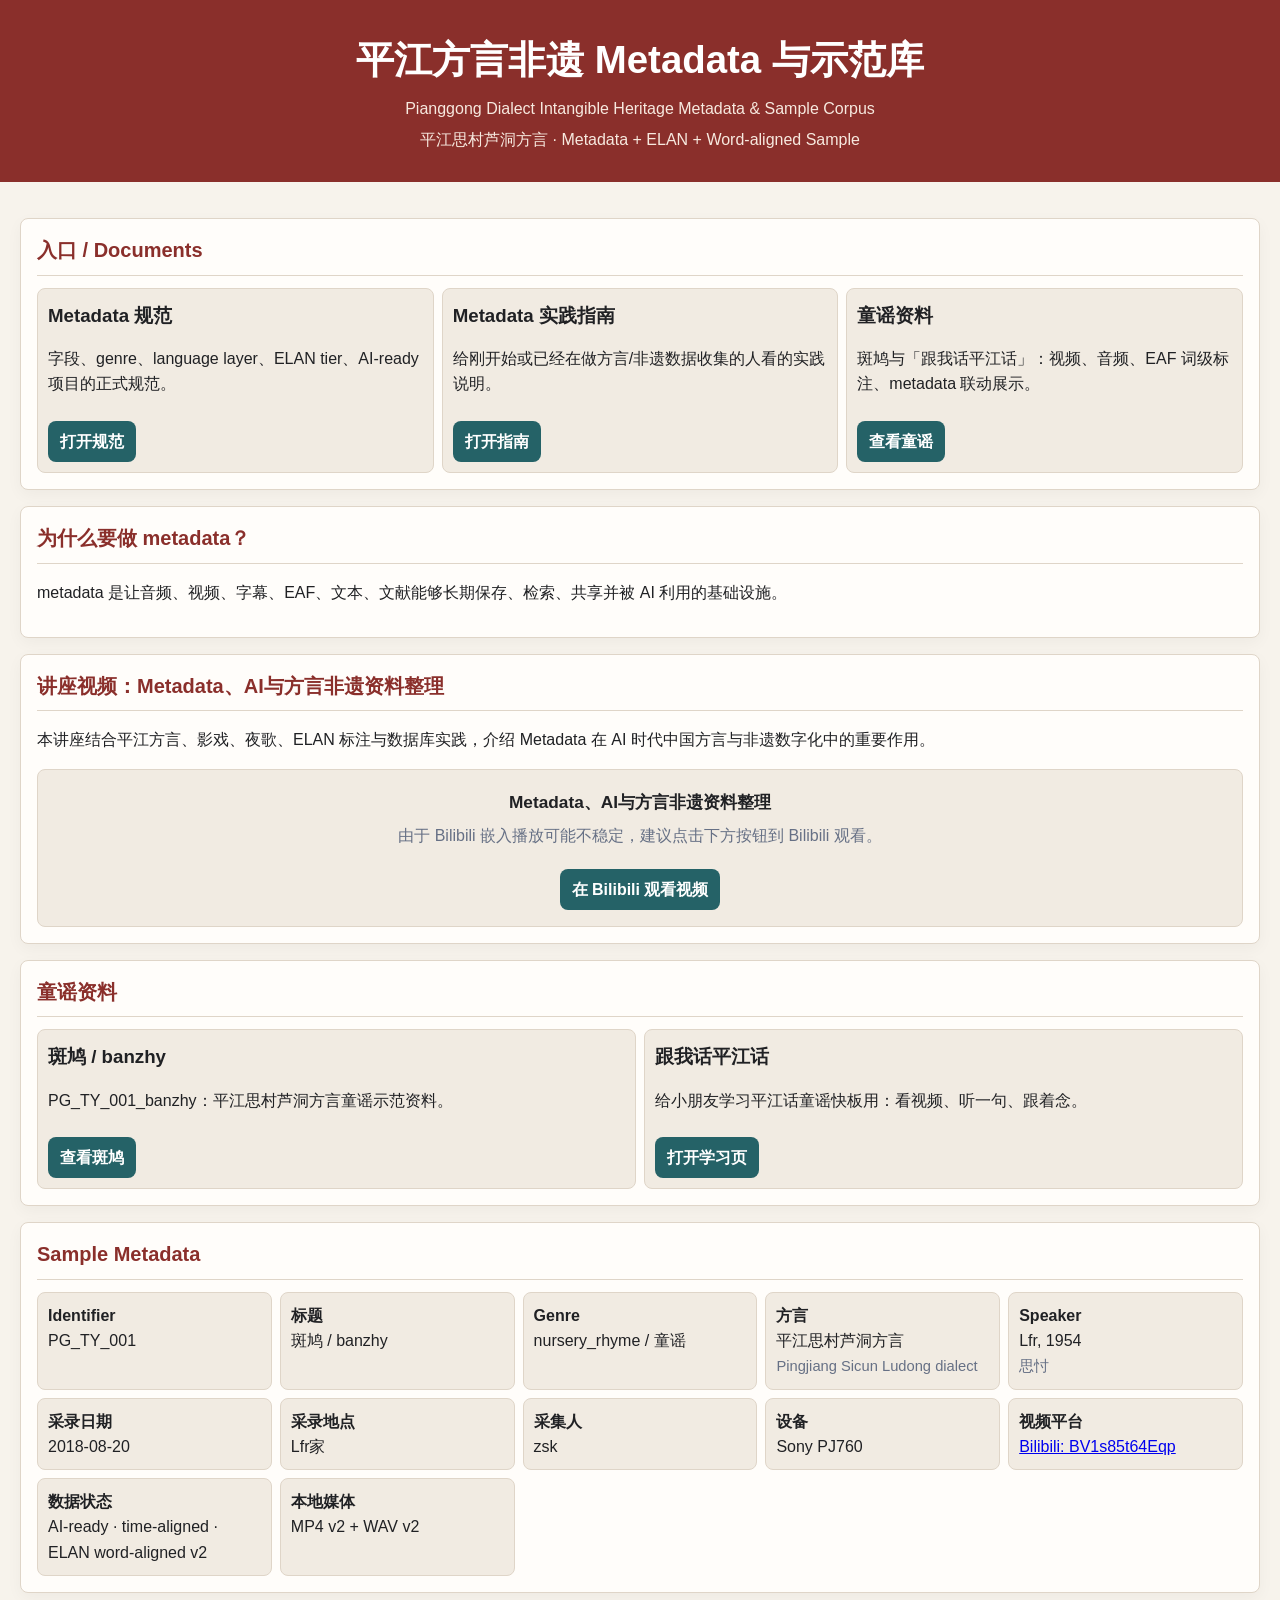
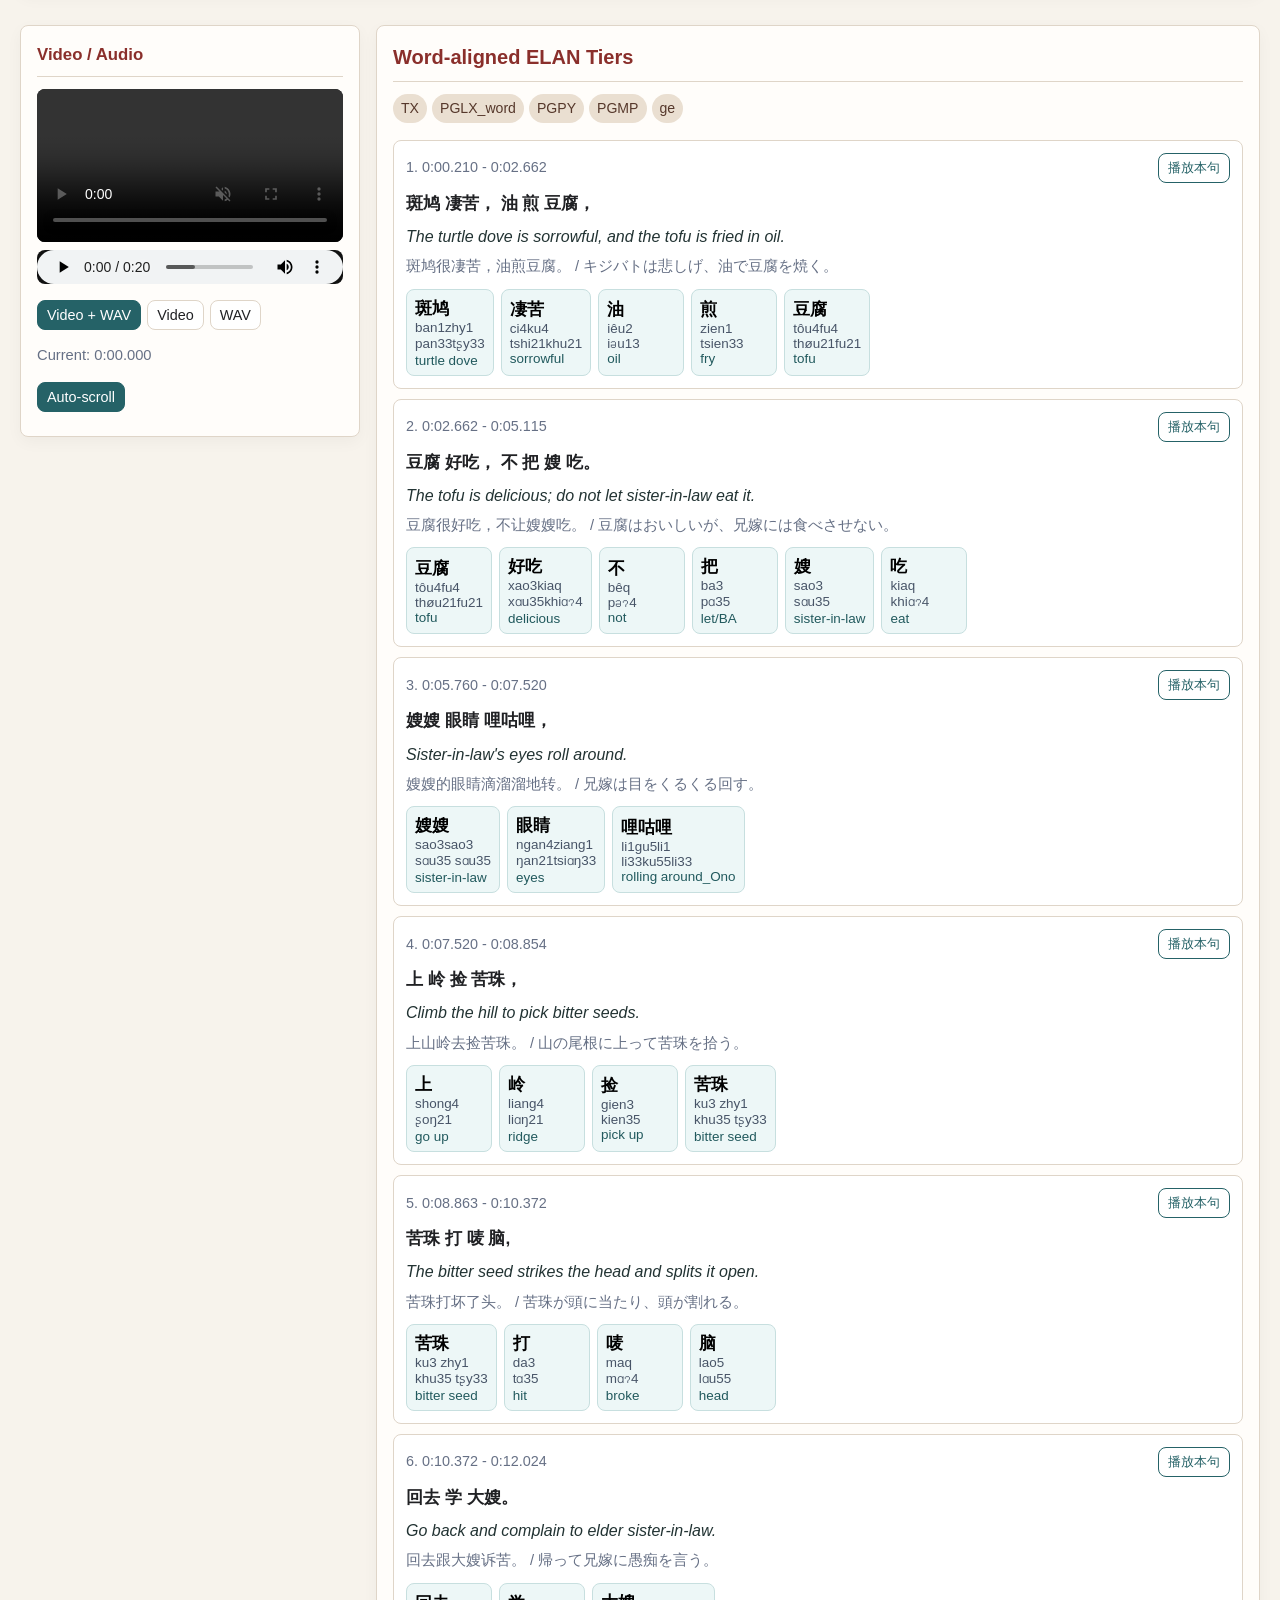
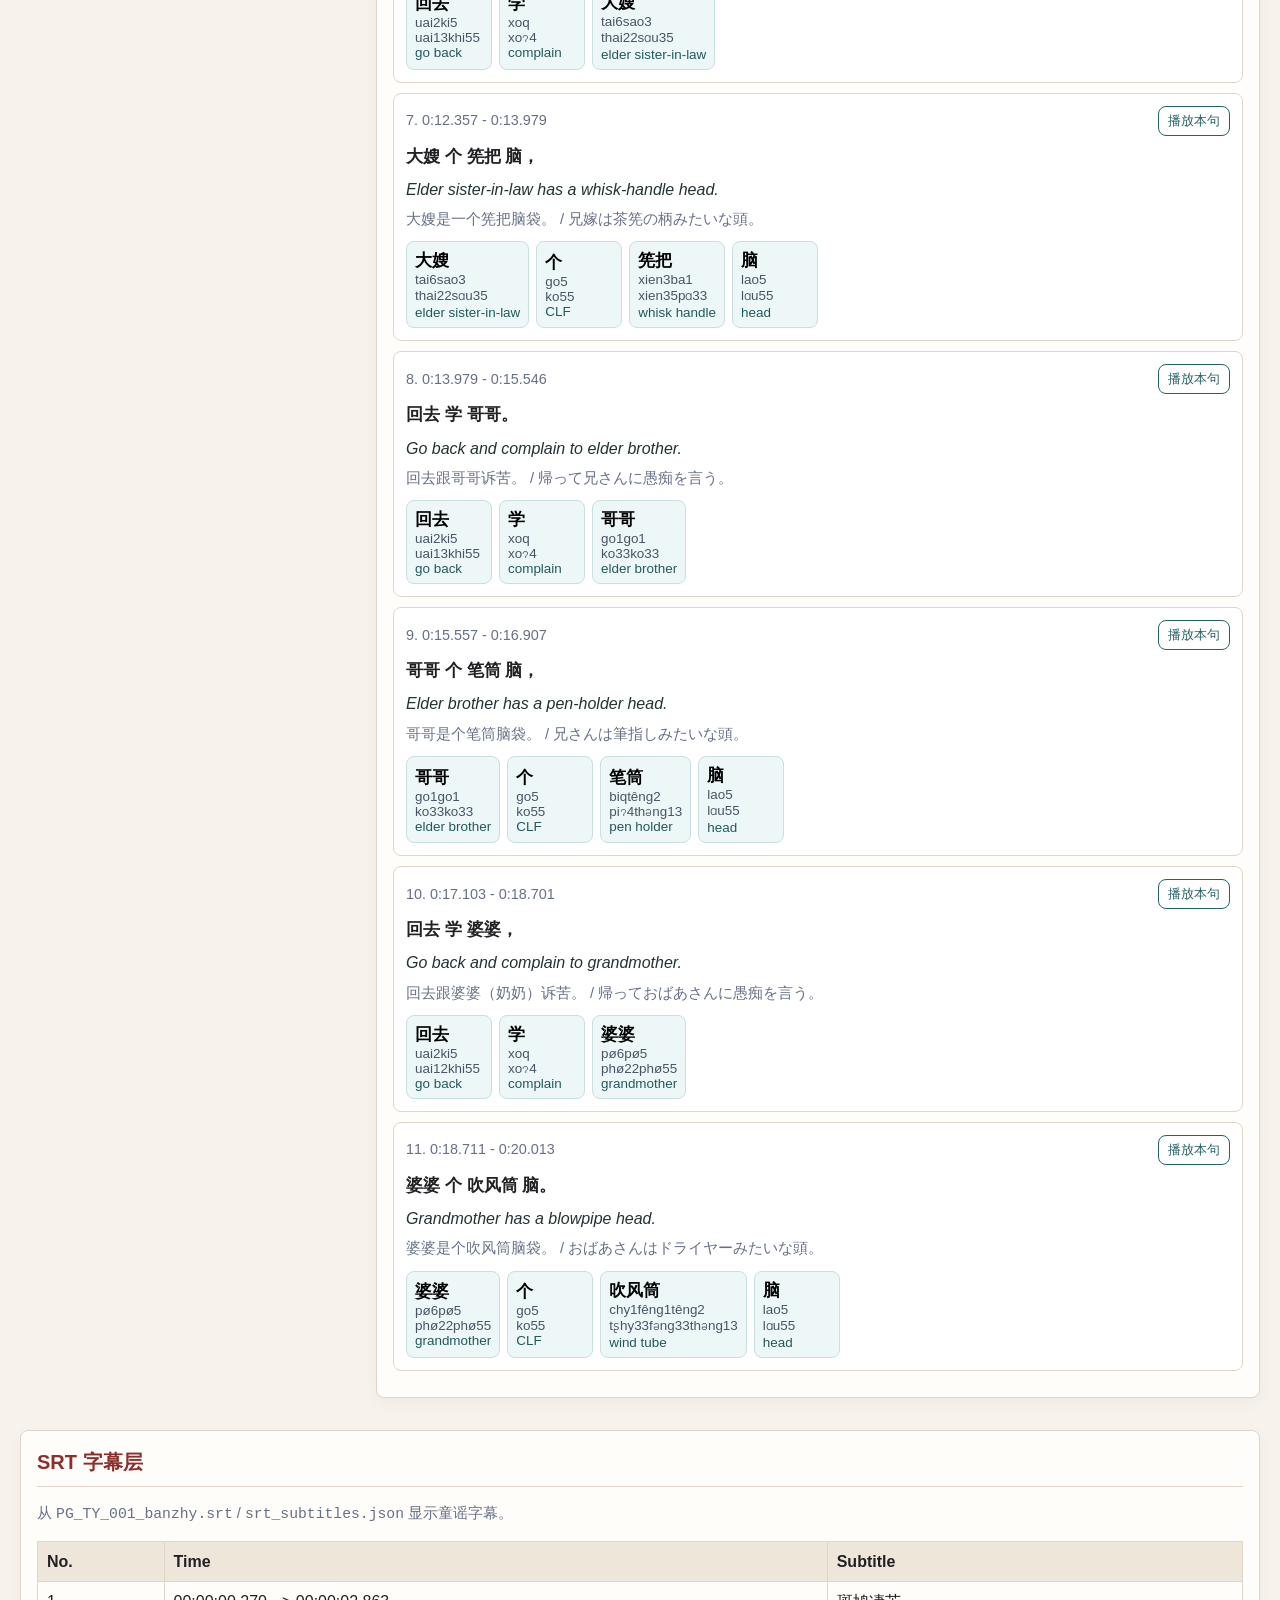
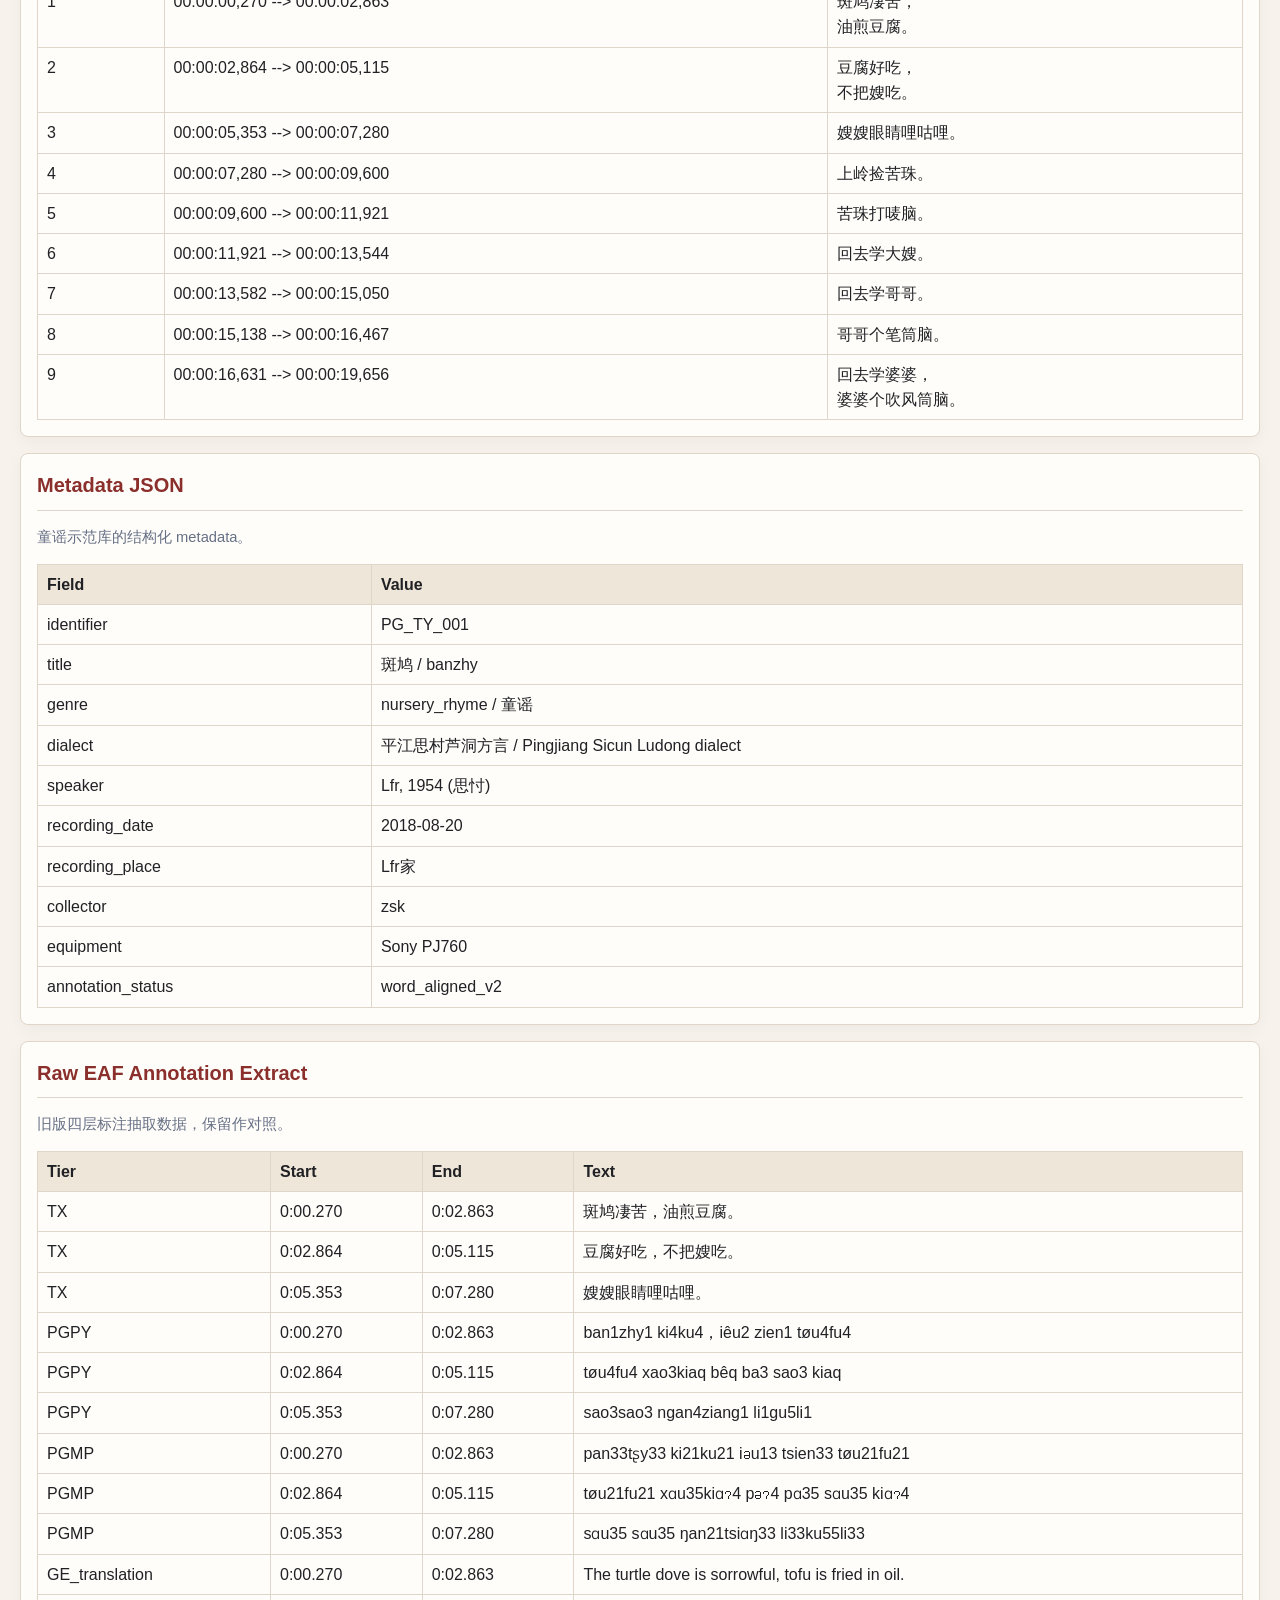
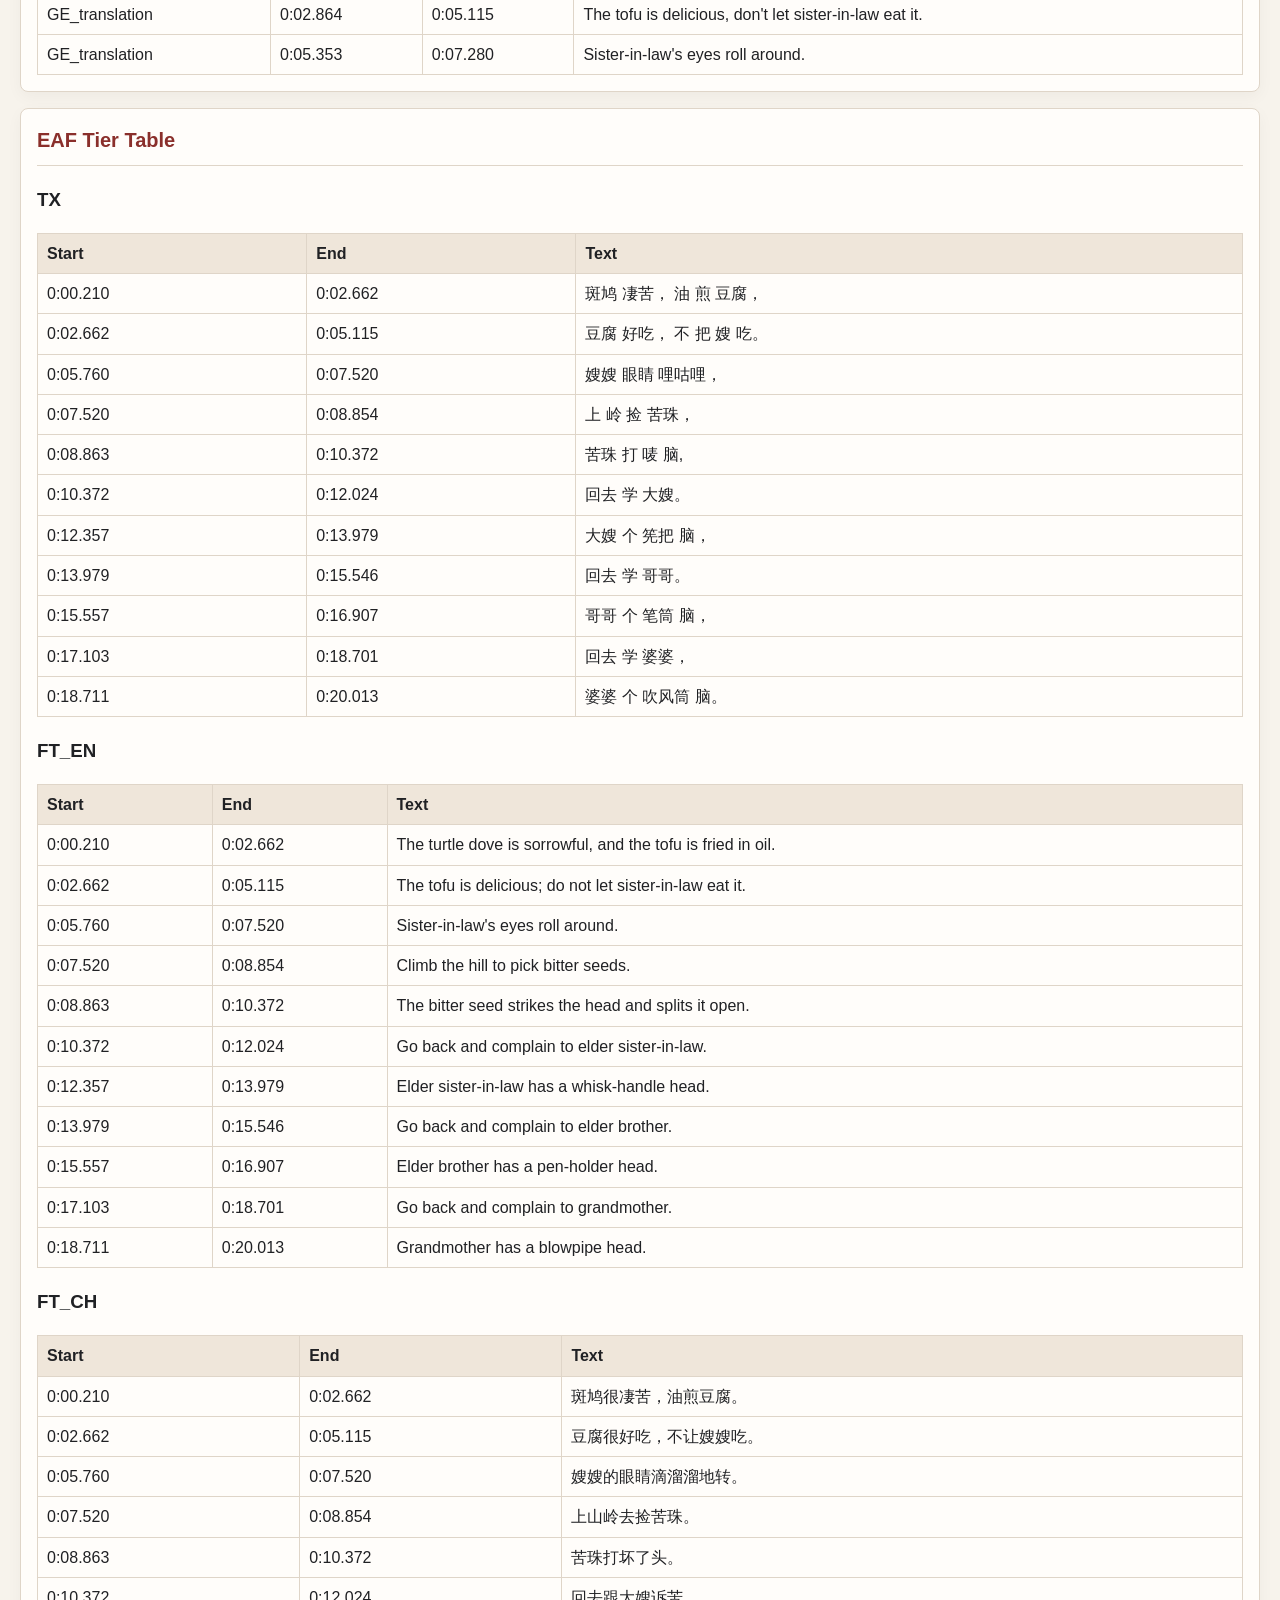
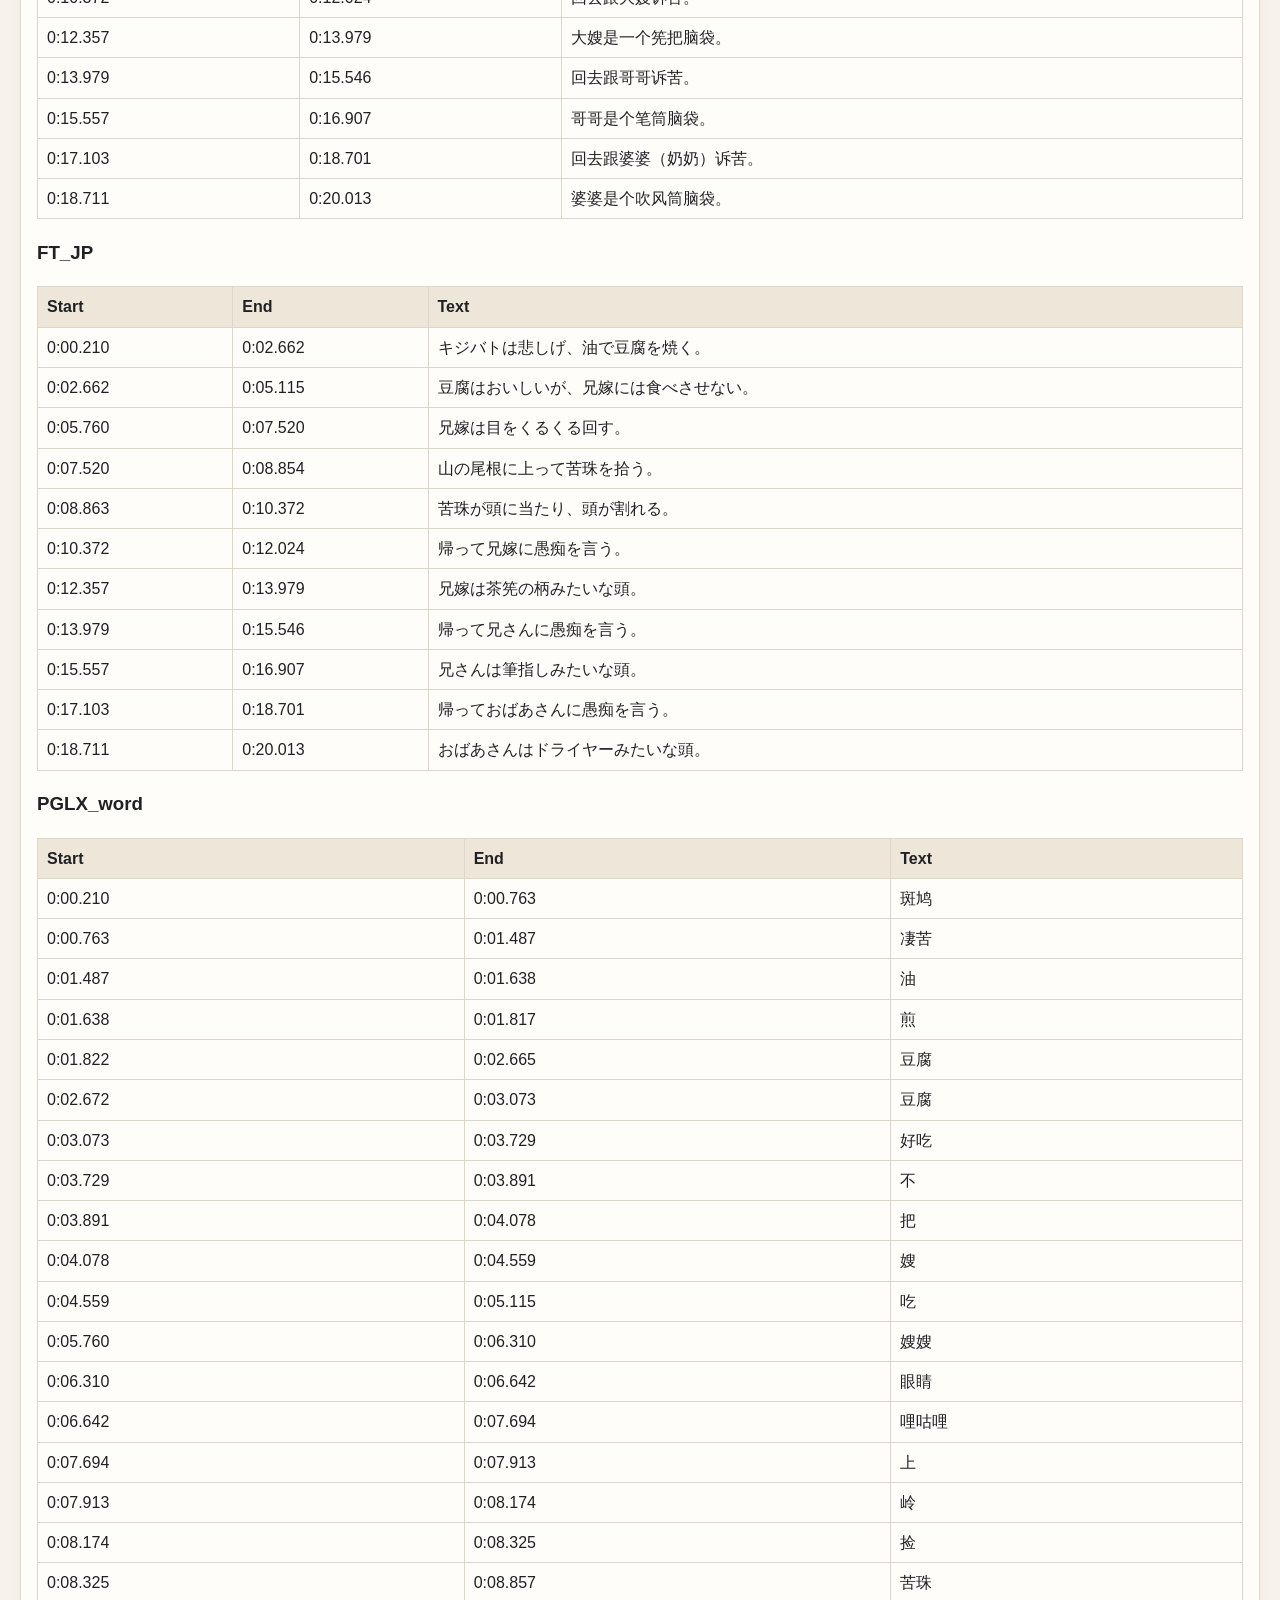
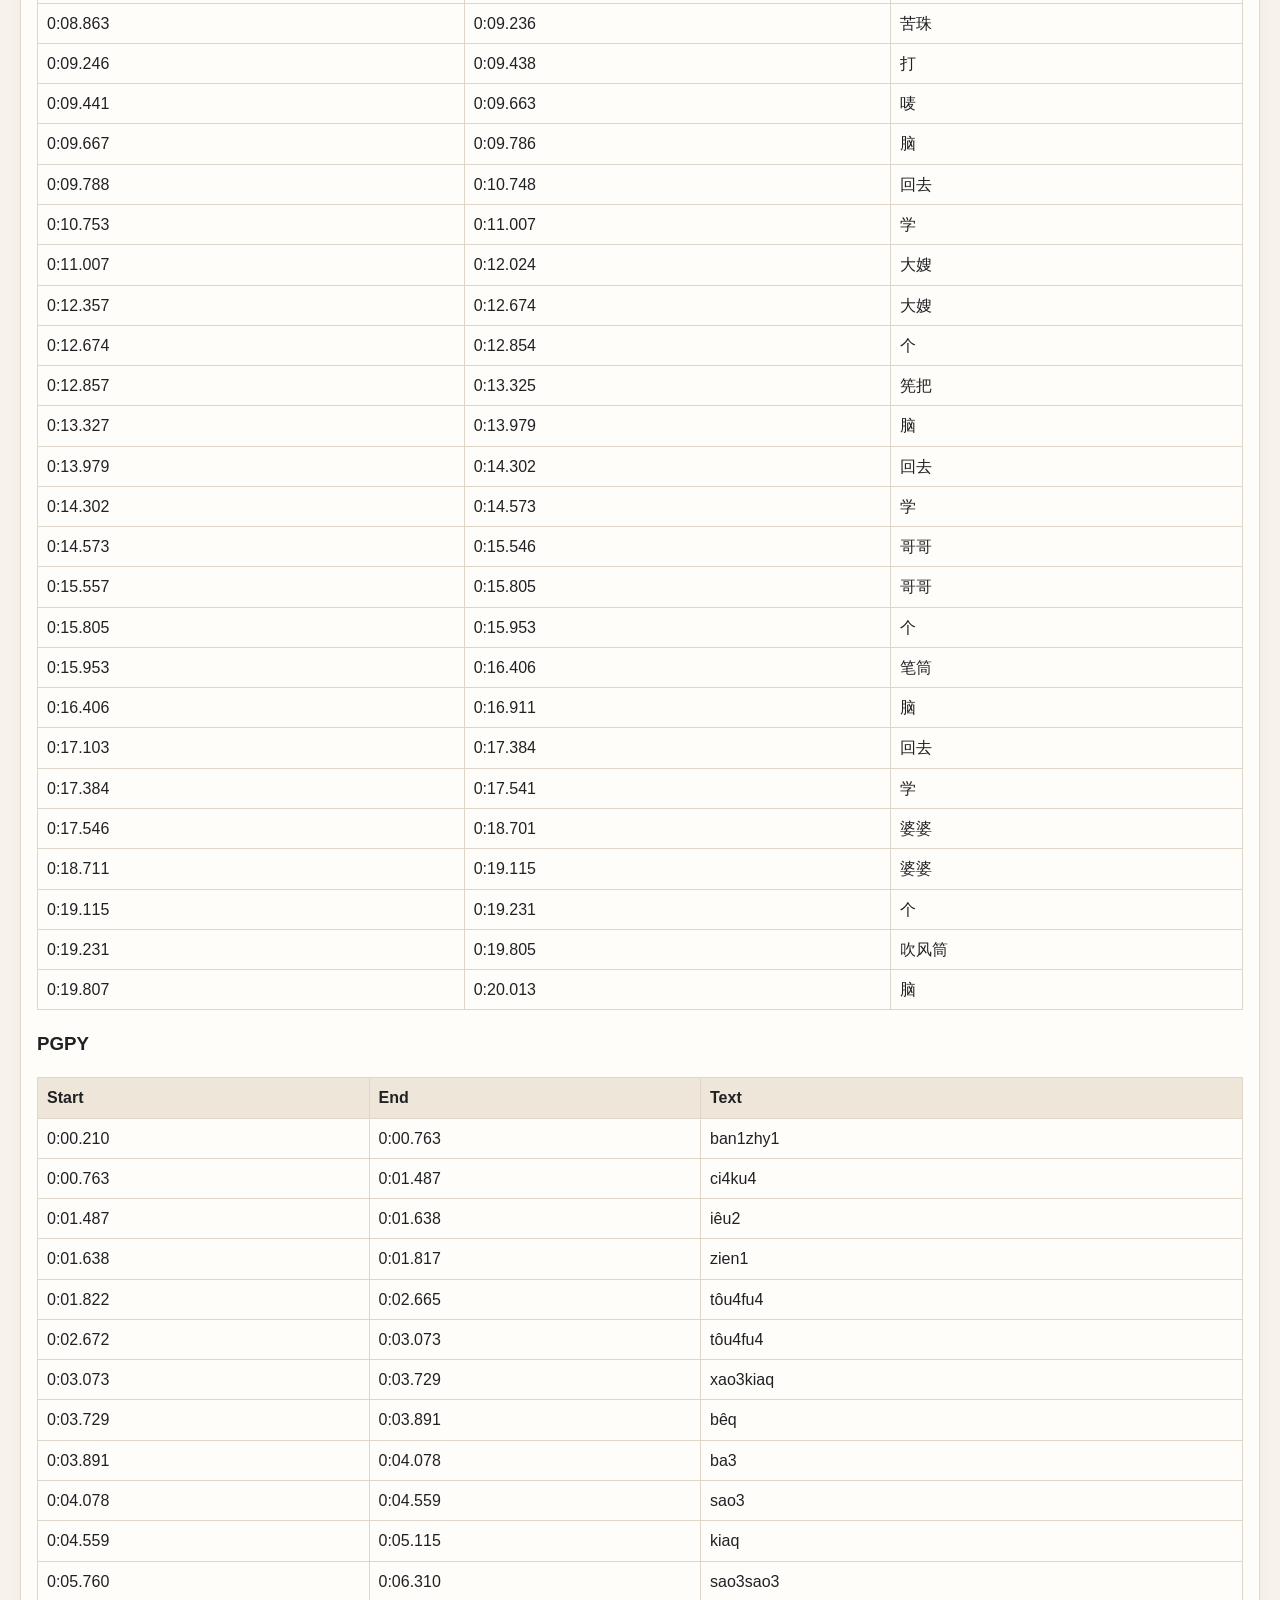
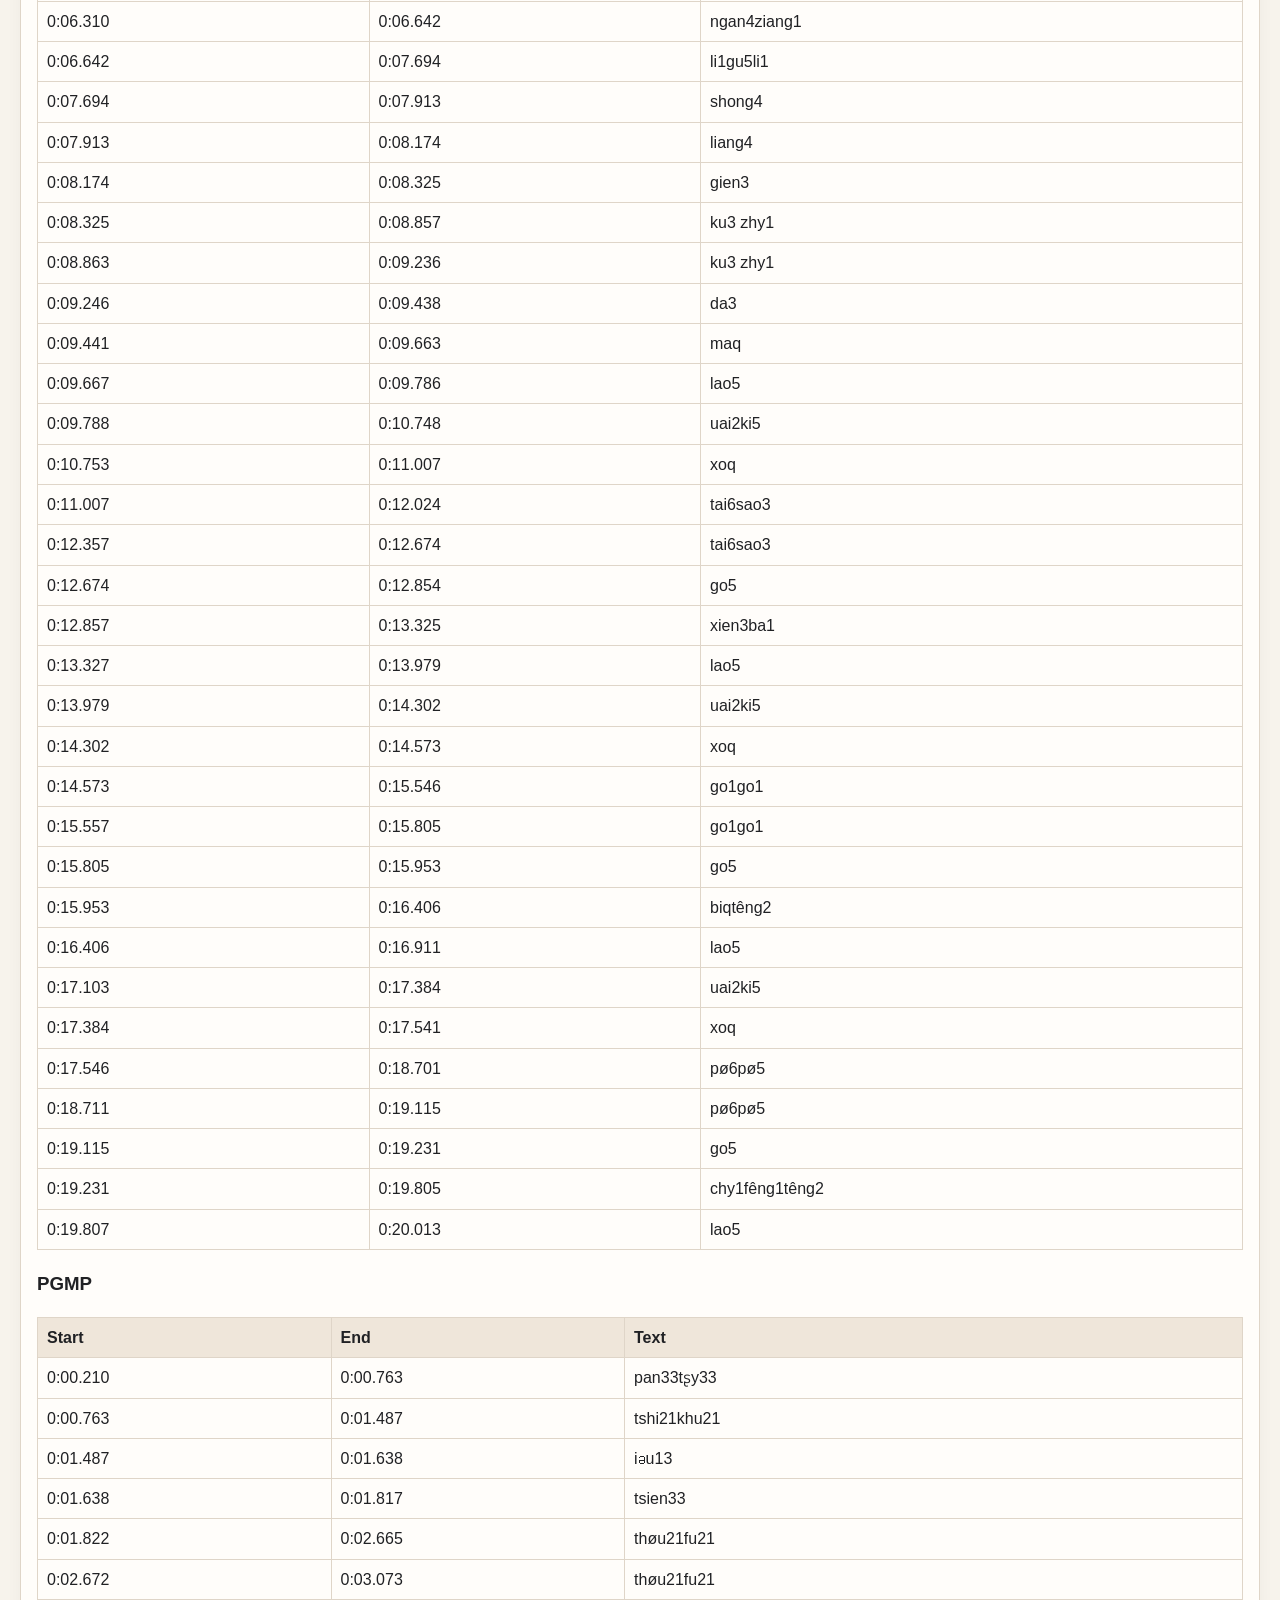
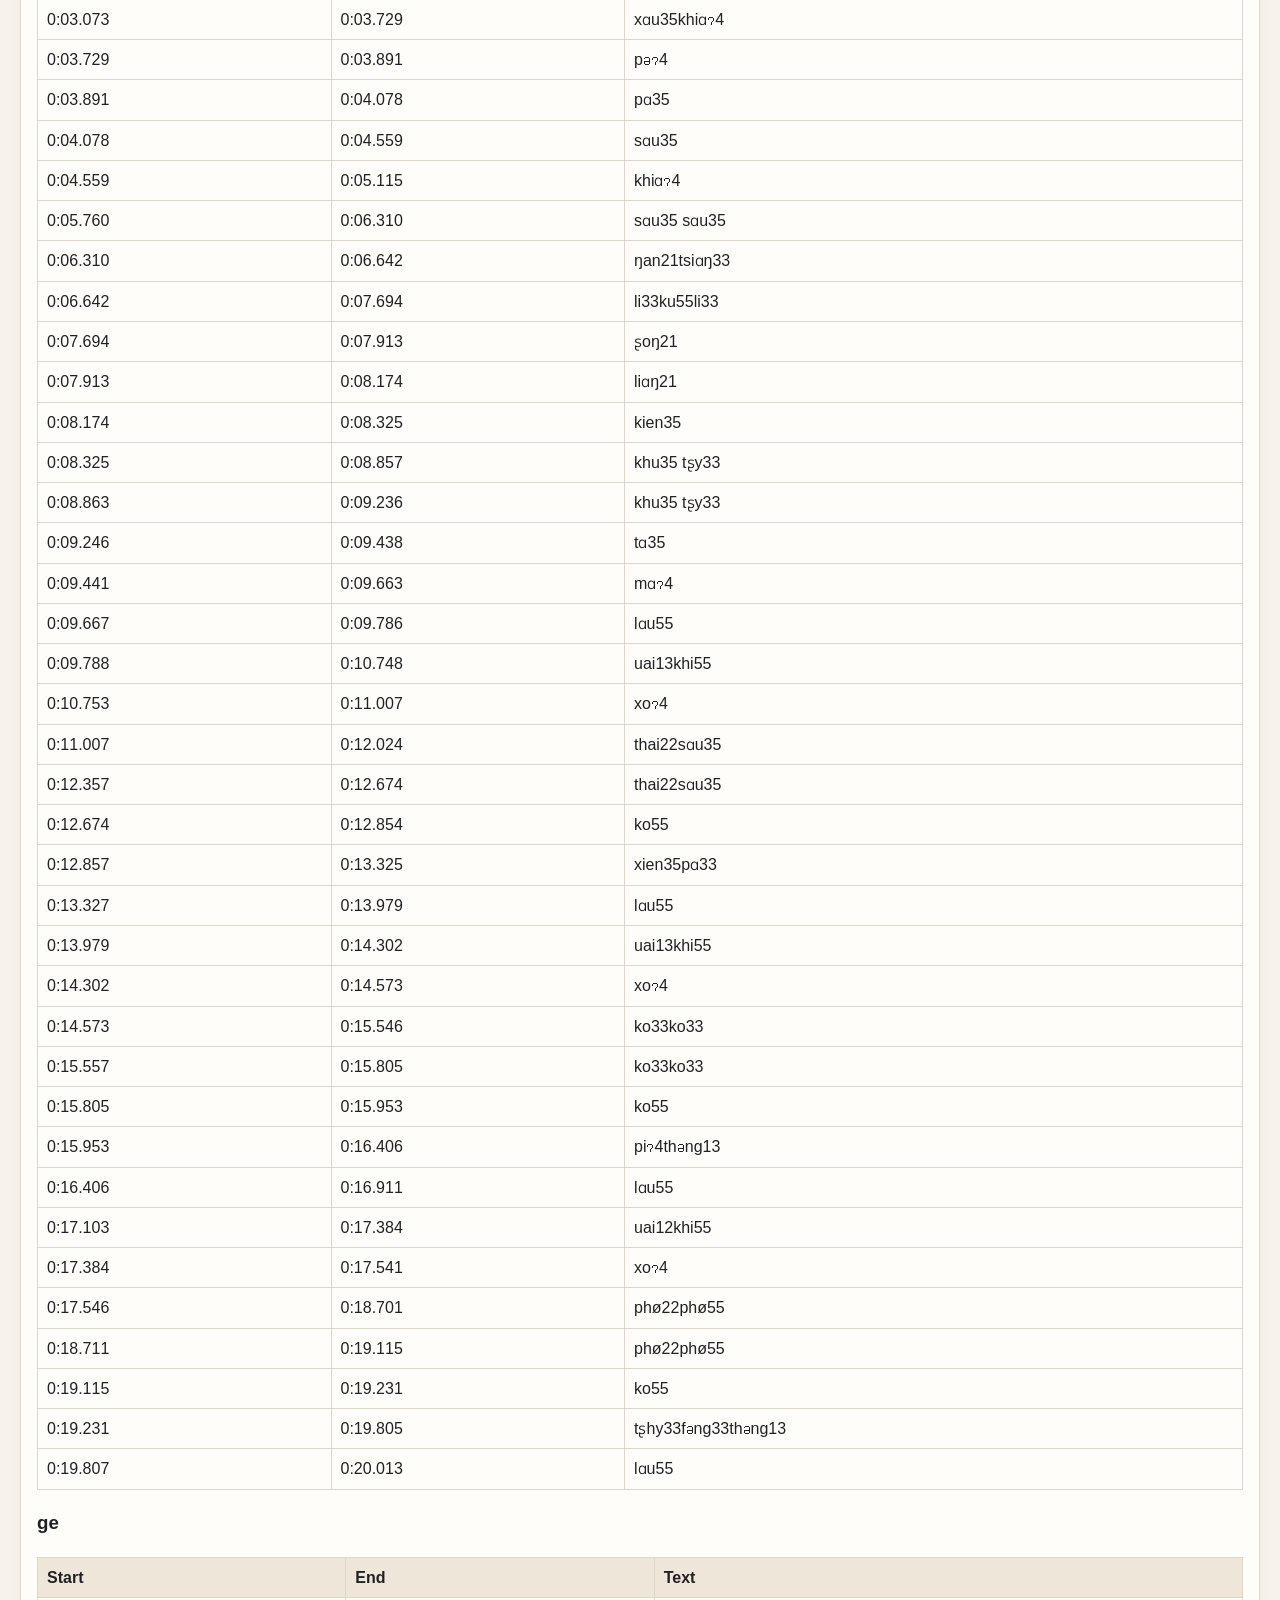
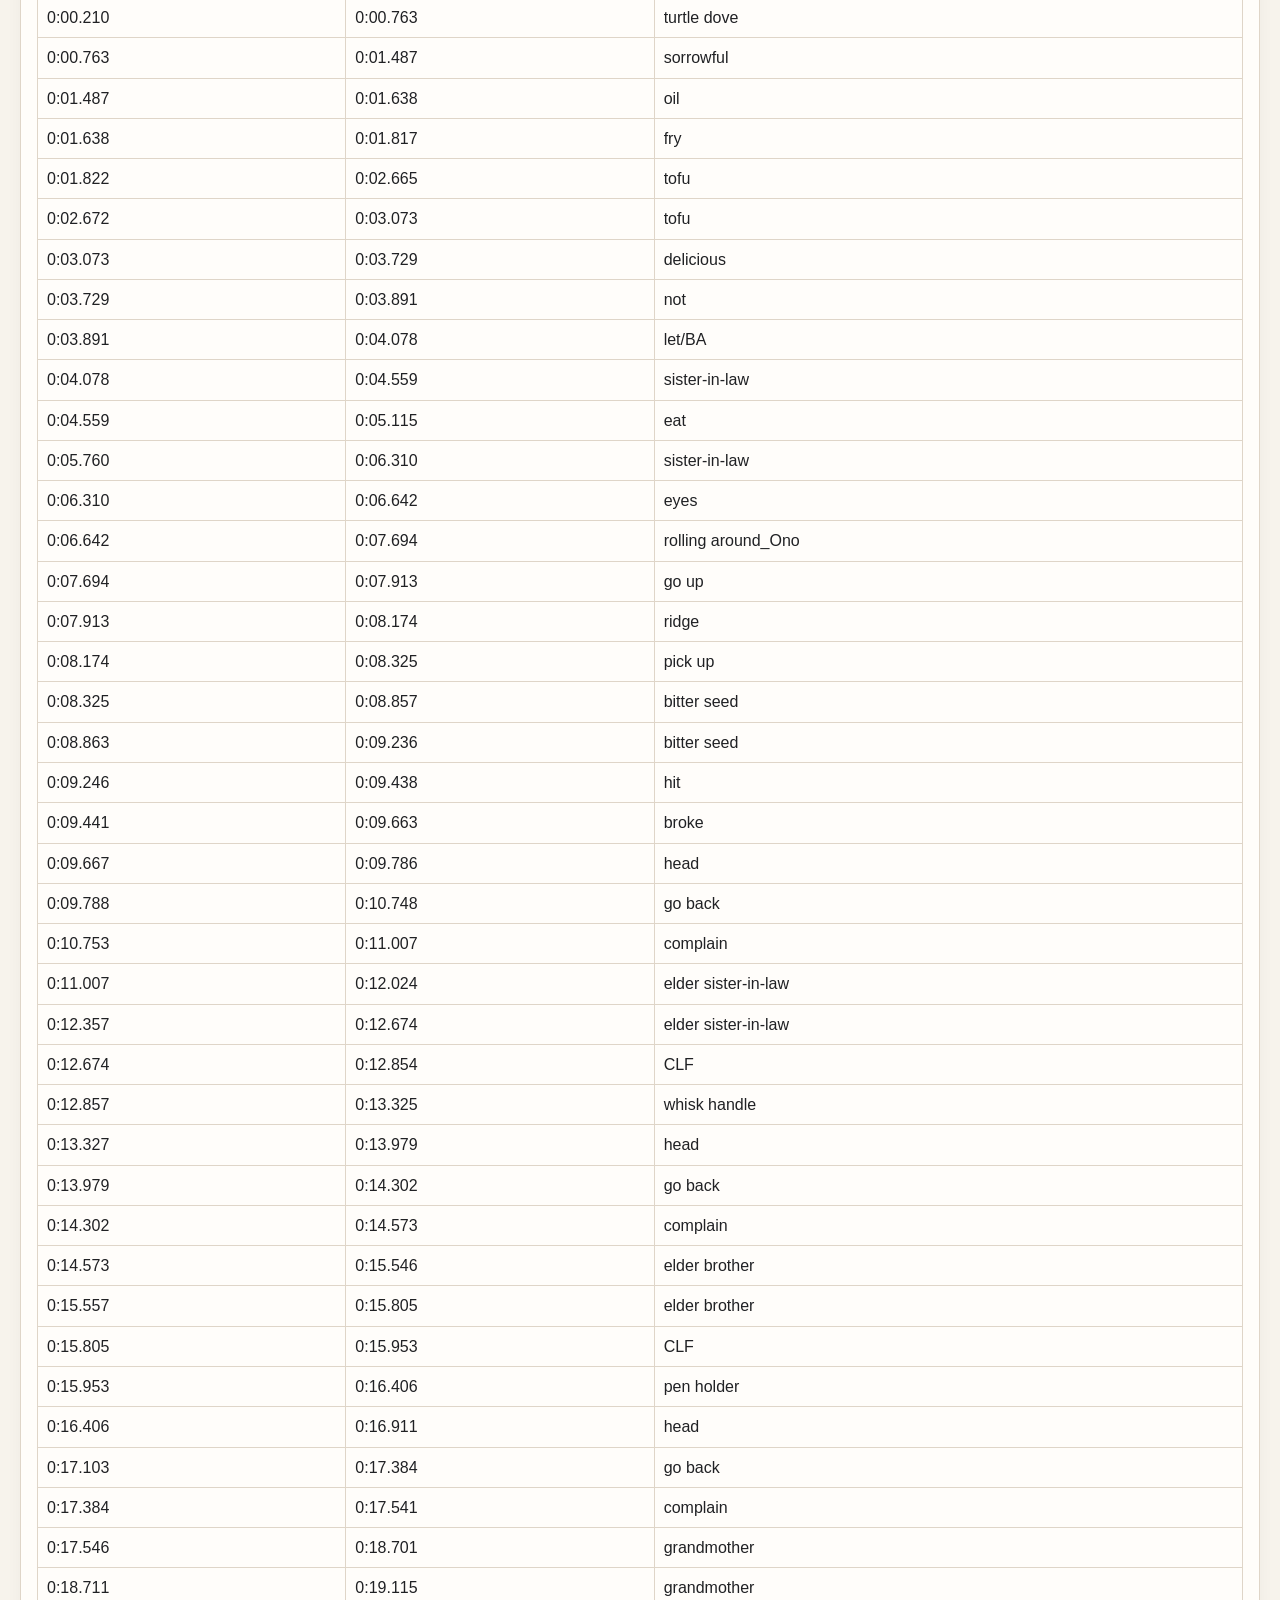
==== commit acb39275: "Make kuaiban page child-friendly" ====
--- a/index.html
+++ b/index.html
@@ -28,7 +28,7 @@
 <div class="cards">
   <div class="card"><h3>Metadata 规范</h3><p>字段、genre、language layer、ELAN tier、AI-ready 项目的正式规范。</p><a href="docs/metadata_schema.html">打开规范</a></div>
   <div class="card"><h3>Metadata 实践指南</h3><p>给刚开始或已经在做方言/非遗数据收集的人看的实践说明。</p><a href="docs/metadata_practical_guide.html">打开指南</a></div>
-  <div class="card"><h3>童谣资料</h3><p>斑鸠与平江城关话童谣快板：视频、音频、EAF 词级标注、metadata 联动展示。</p><a href="#nursery">查看童谣</a></div>
+  <div class="card"><h3>童谣资料</h3><p>斑鸠与「跟我话平江话」：视频、音频、EAF 词级标注、metadata 联动展示。</p><a href="#nursery">查看童谣</a></div>
 </div>
 </section>
 
@@ -51,7 +51,7 @@
 <h2>童谣资料</h2>
 <div class="cards">
   <div class="card"><h3>斑鸠 / banzhy</h3><p>PG_TY_001_banzhy：平江思村芦洞方言童谣示范资料。</p><a href="#sample">查看斑鸠</a></div>
-  <div class="card"><h3>平江城关话童谣快板</h3><p>七子星等快板文本：视频、音频、逐句翻译、逐词 PGPY/PGMP/ge 标注。</p><a href="kuaiban/index.html">打开快板资料</a></div>
+  <div class="card"><h3>跟我话平江话</h3><p>给小朋友学习平江话童谣快板用：看视频、听一句、跟着念。</p><a href="kuaiban/index.html">打开学习页</a></div>
 </div>
 </section>
 
